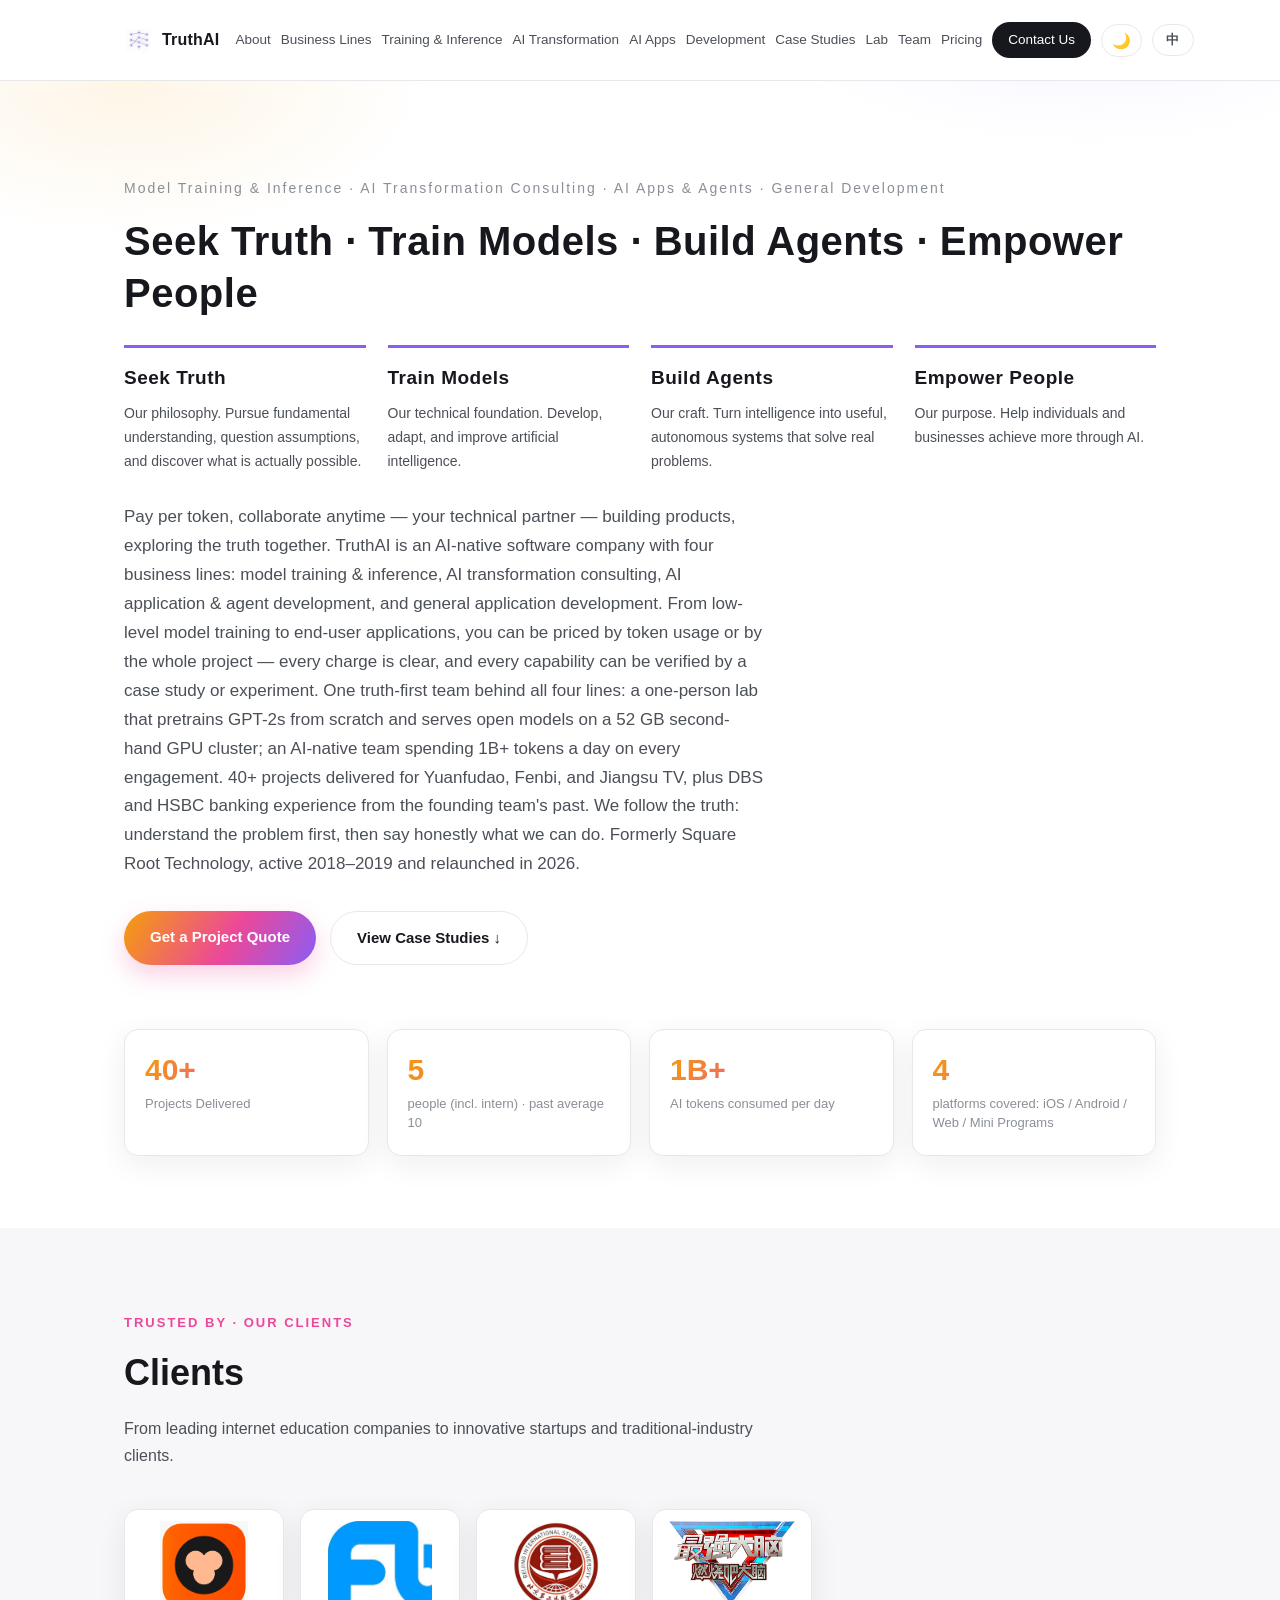
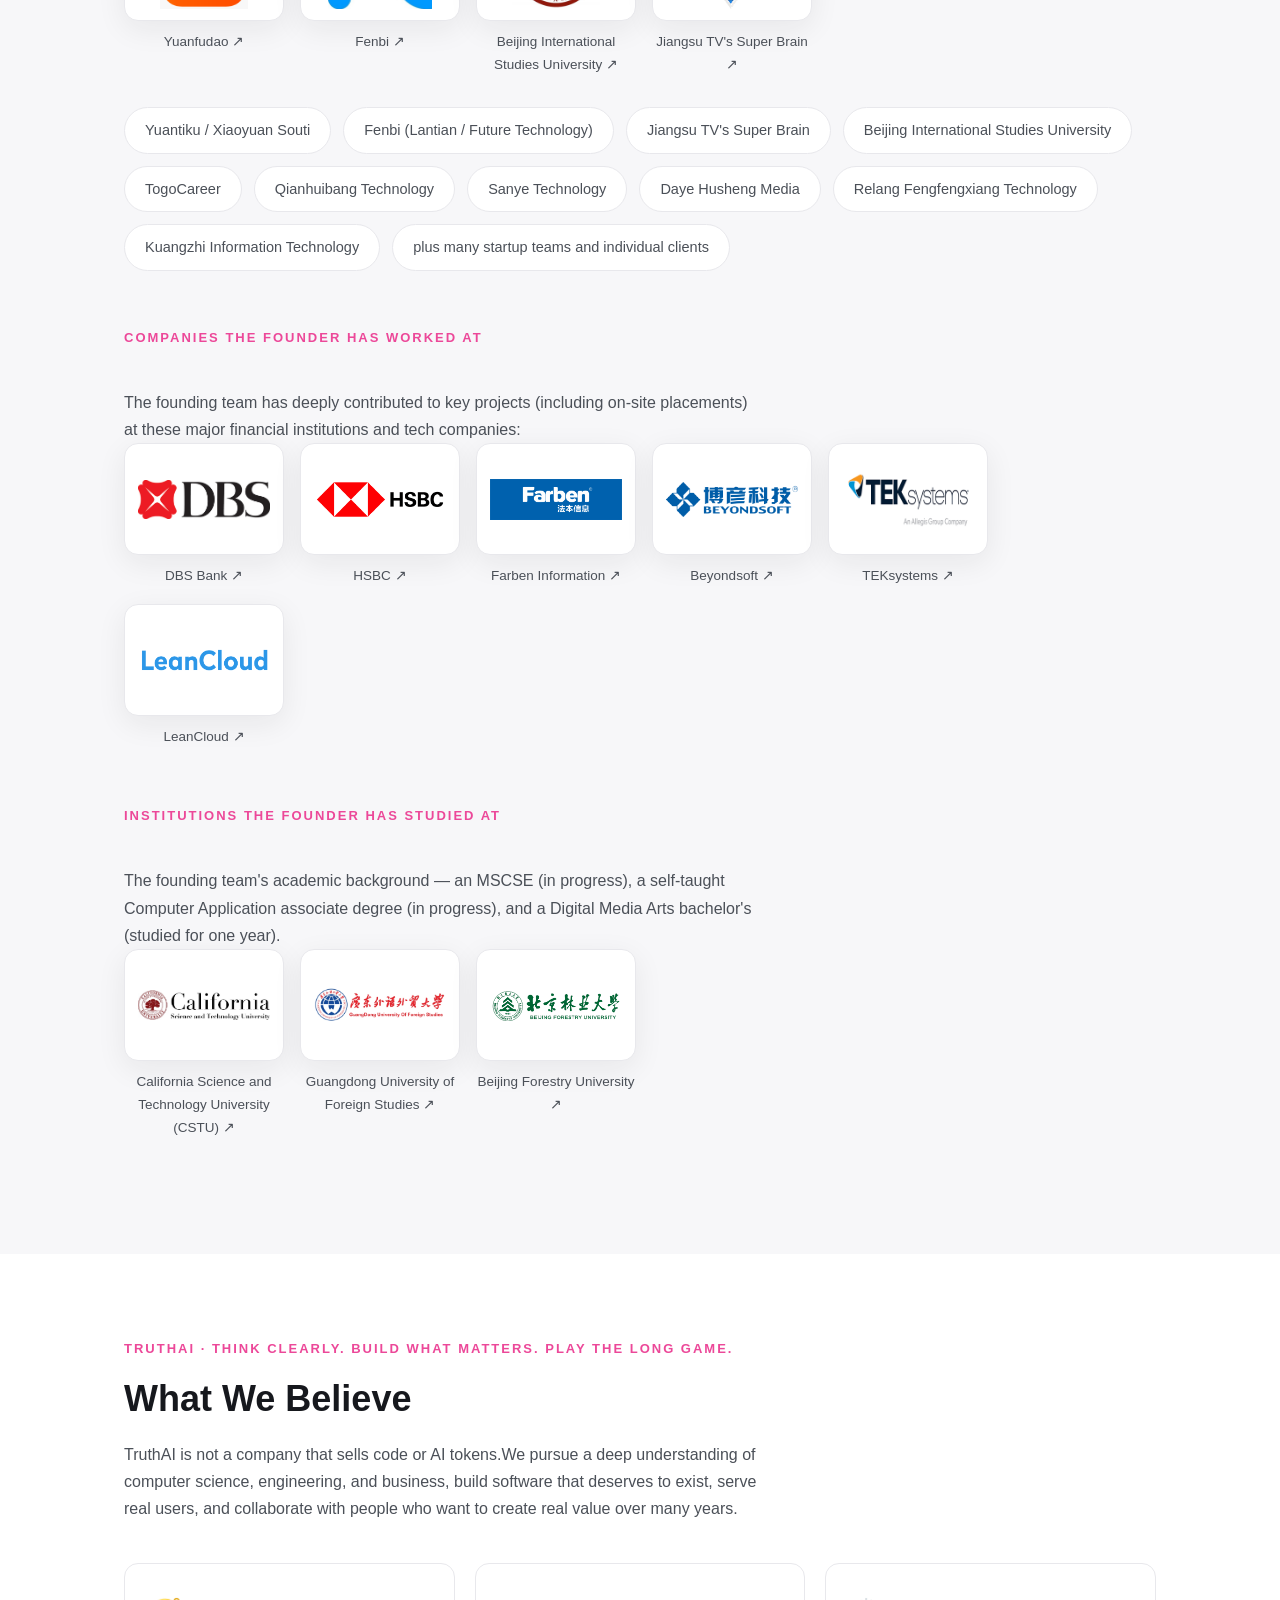
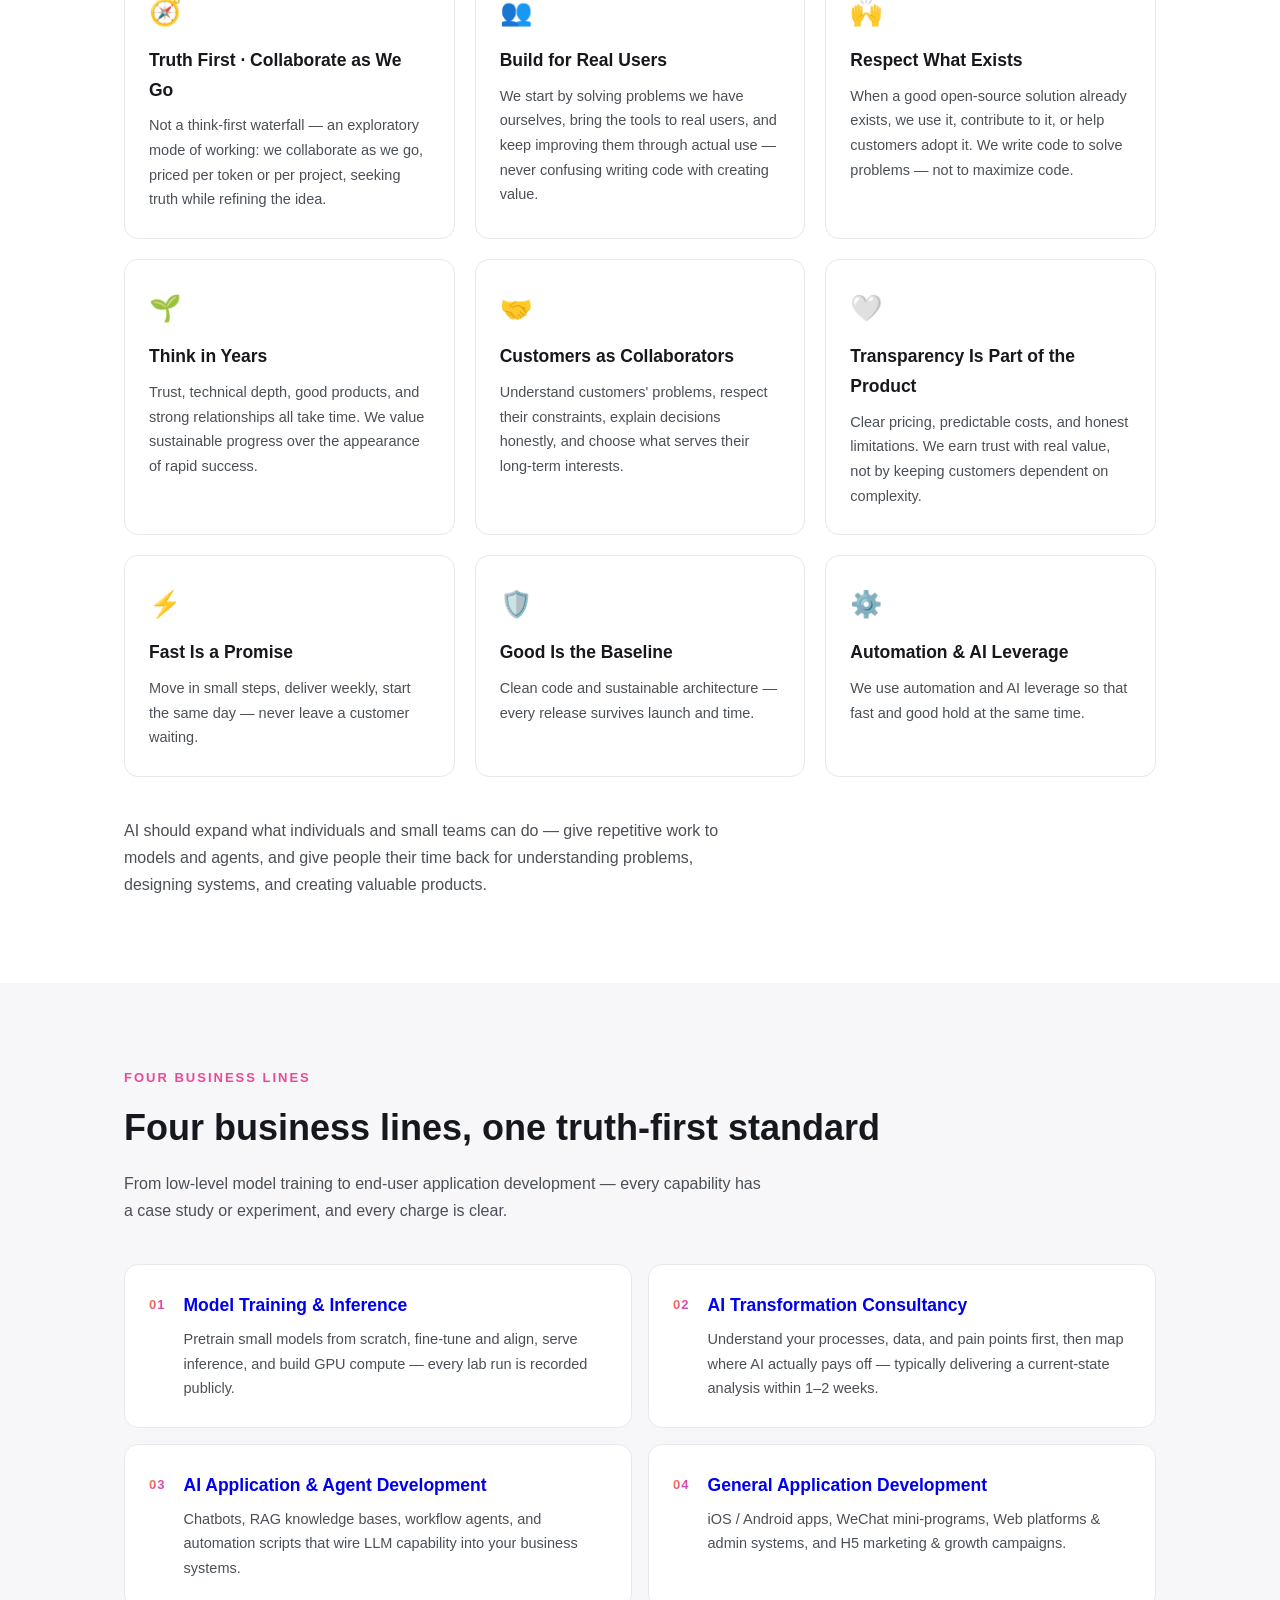
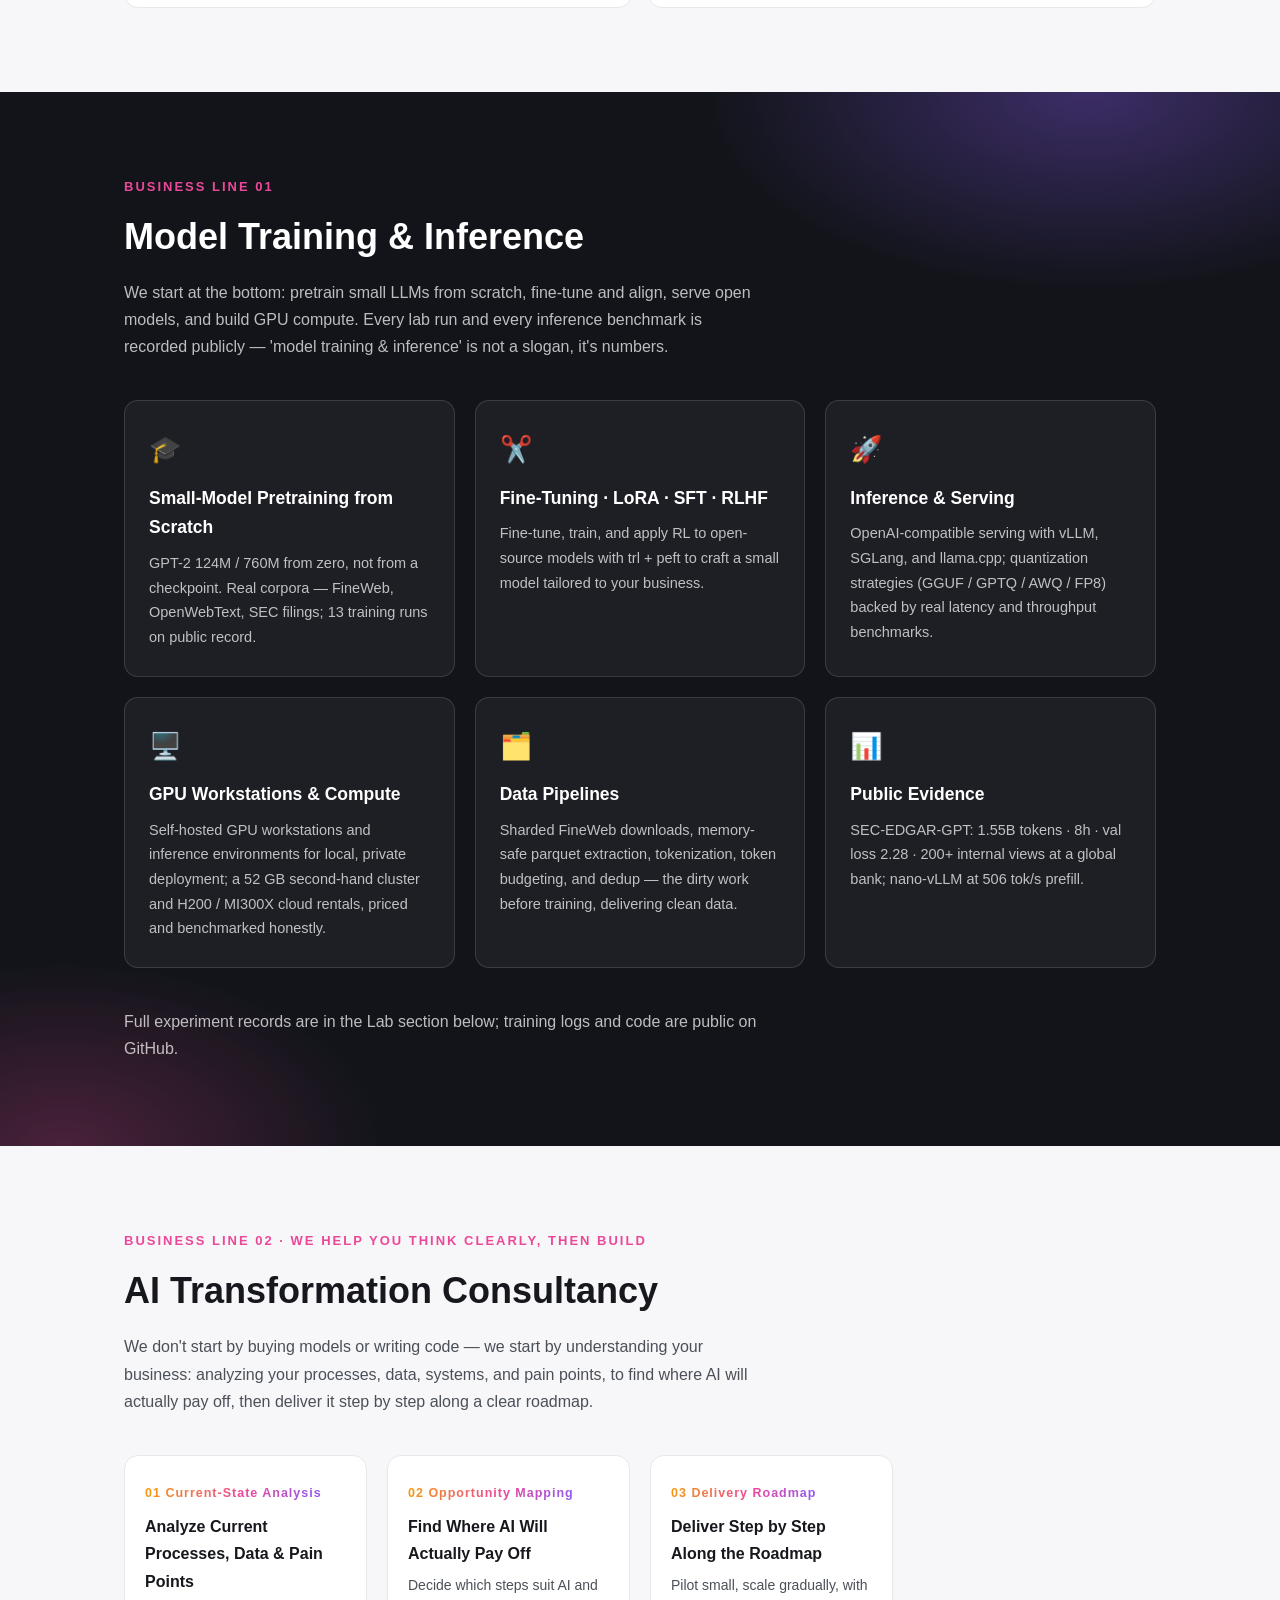
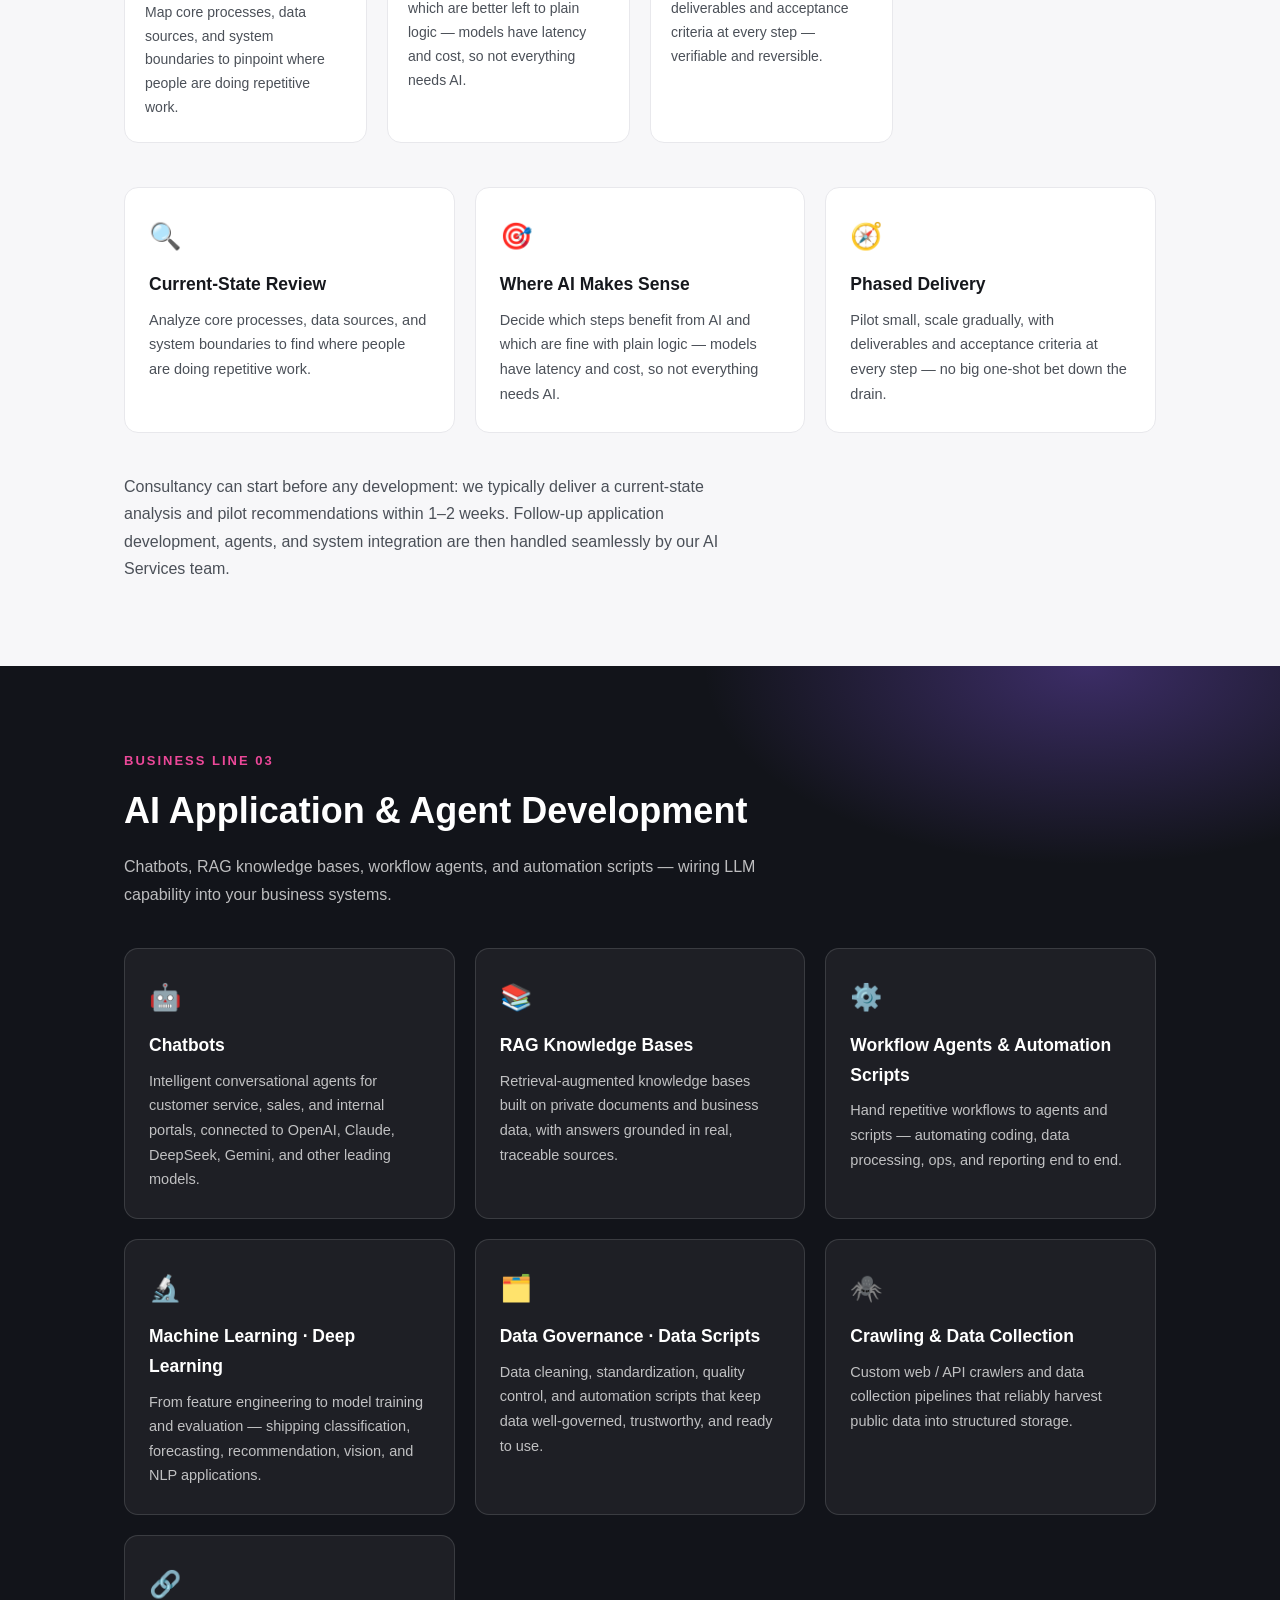
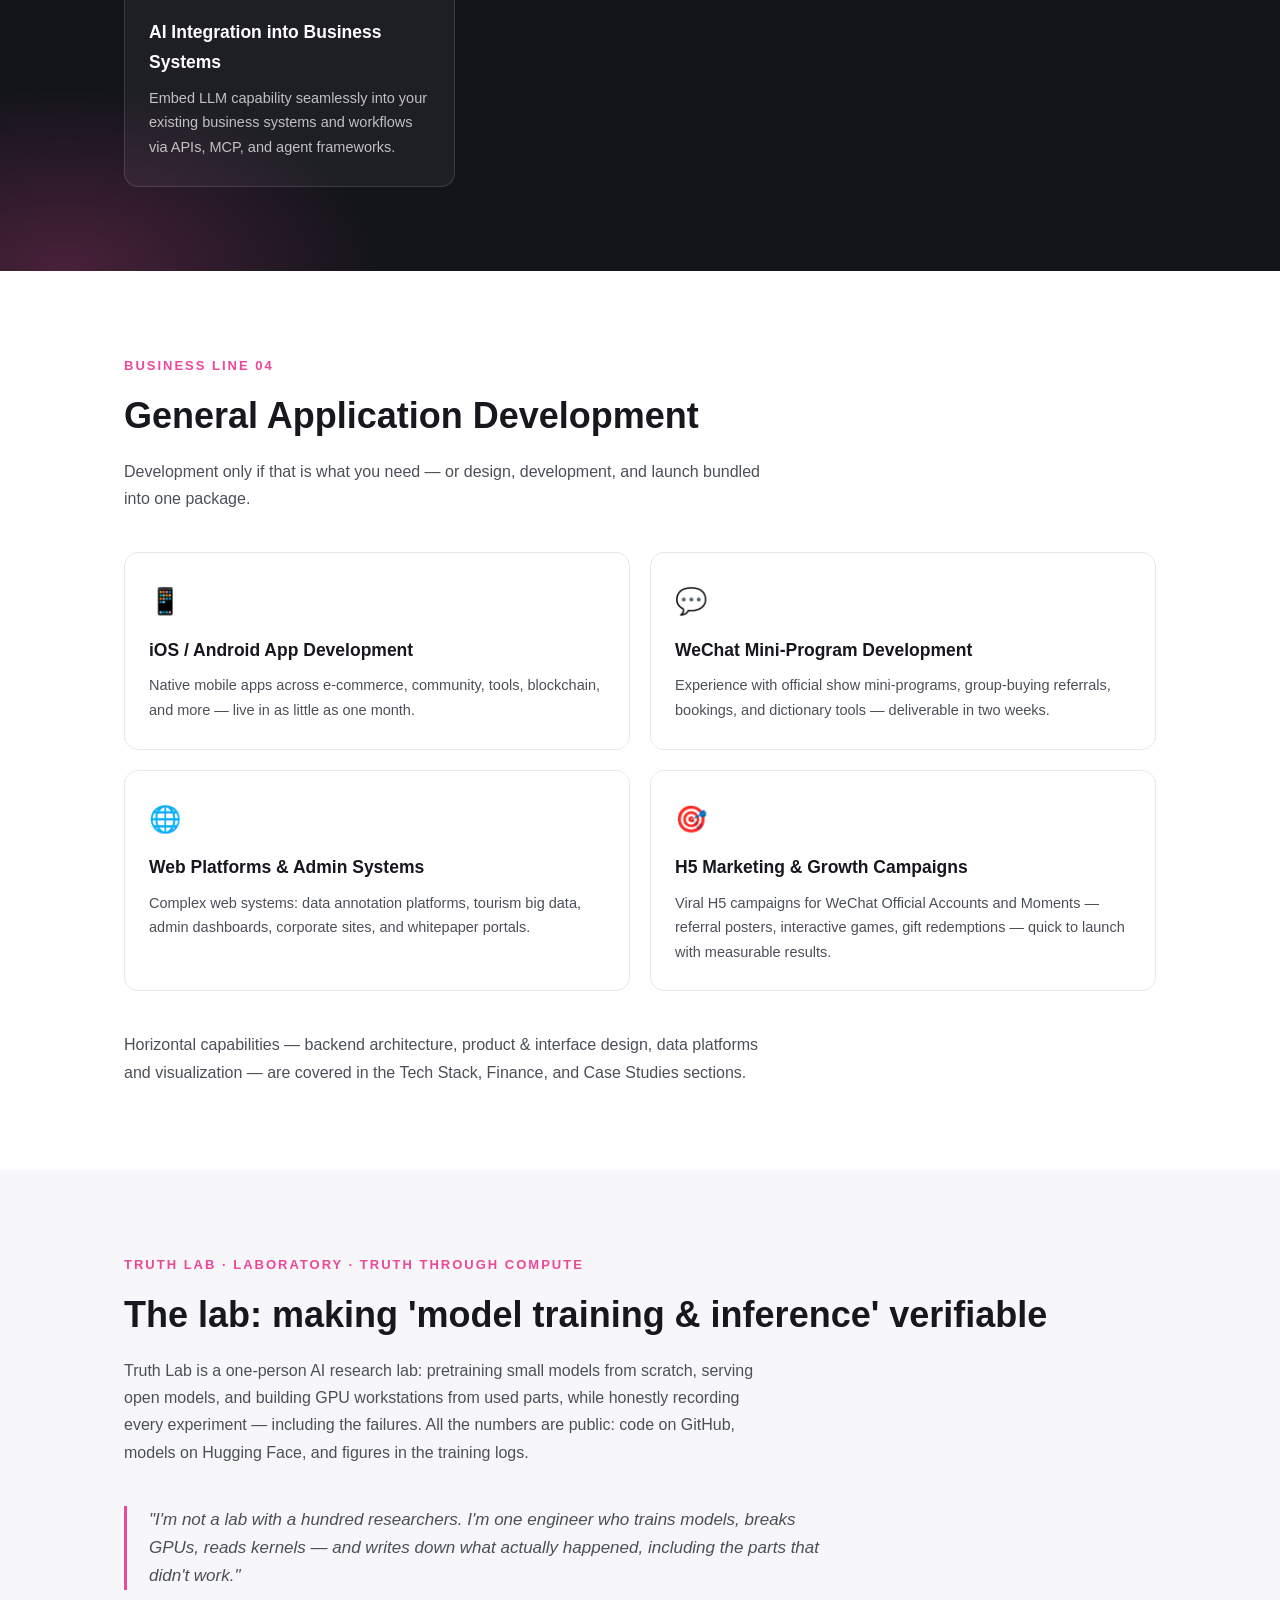
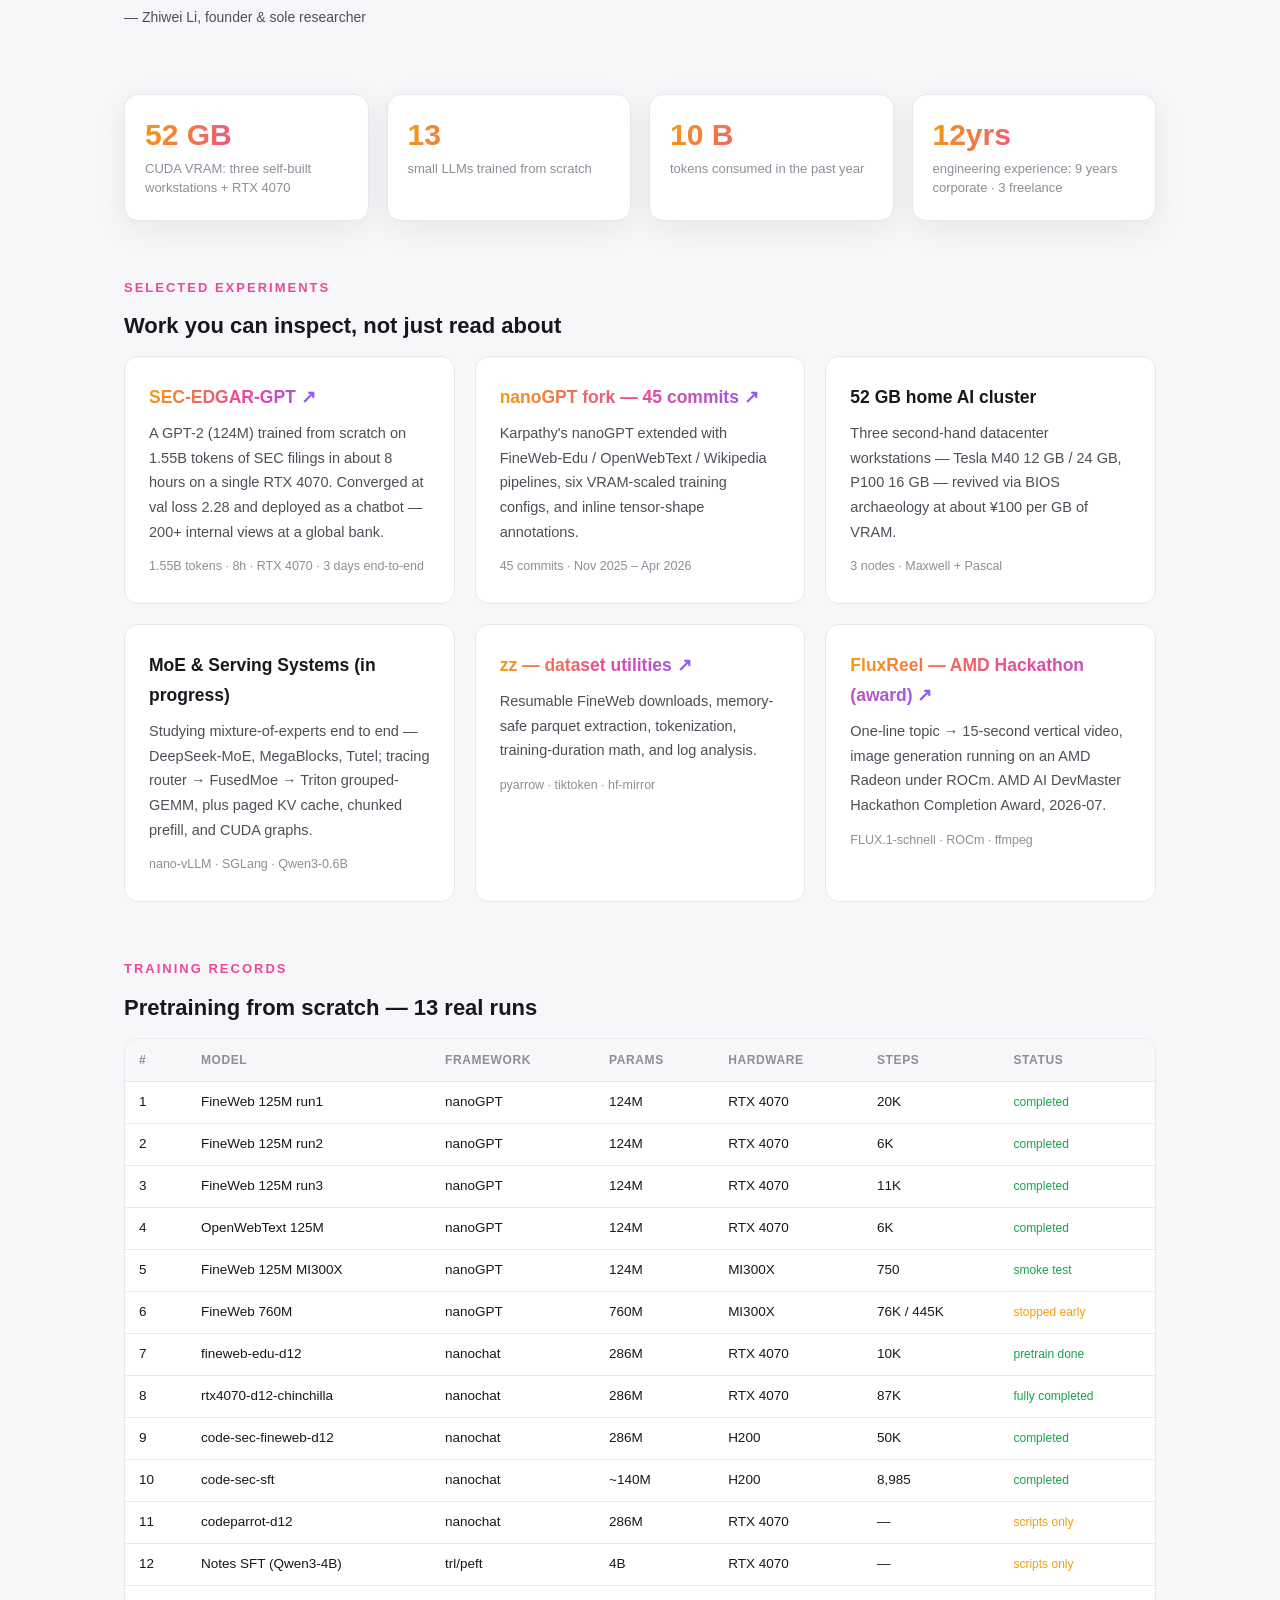
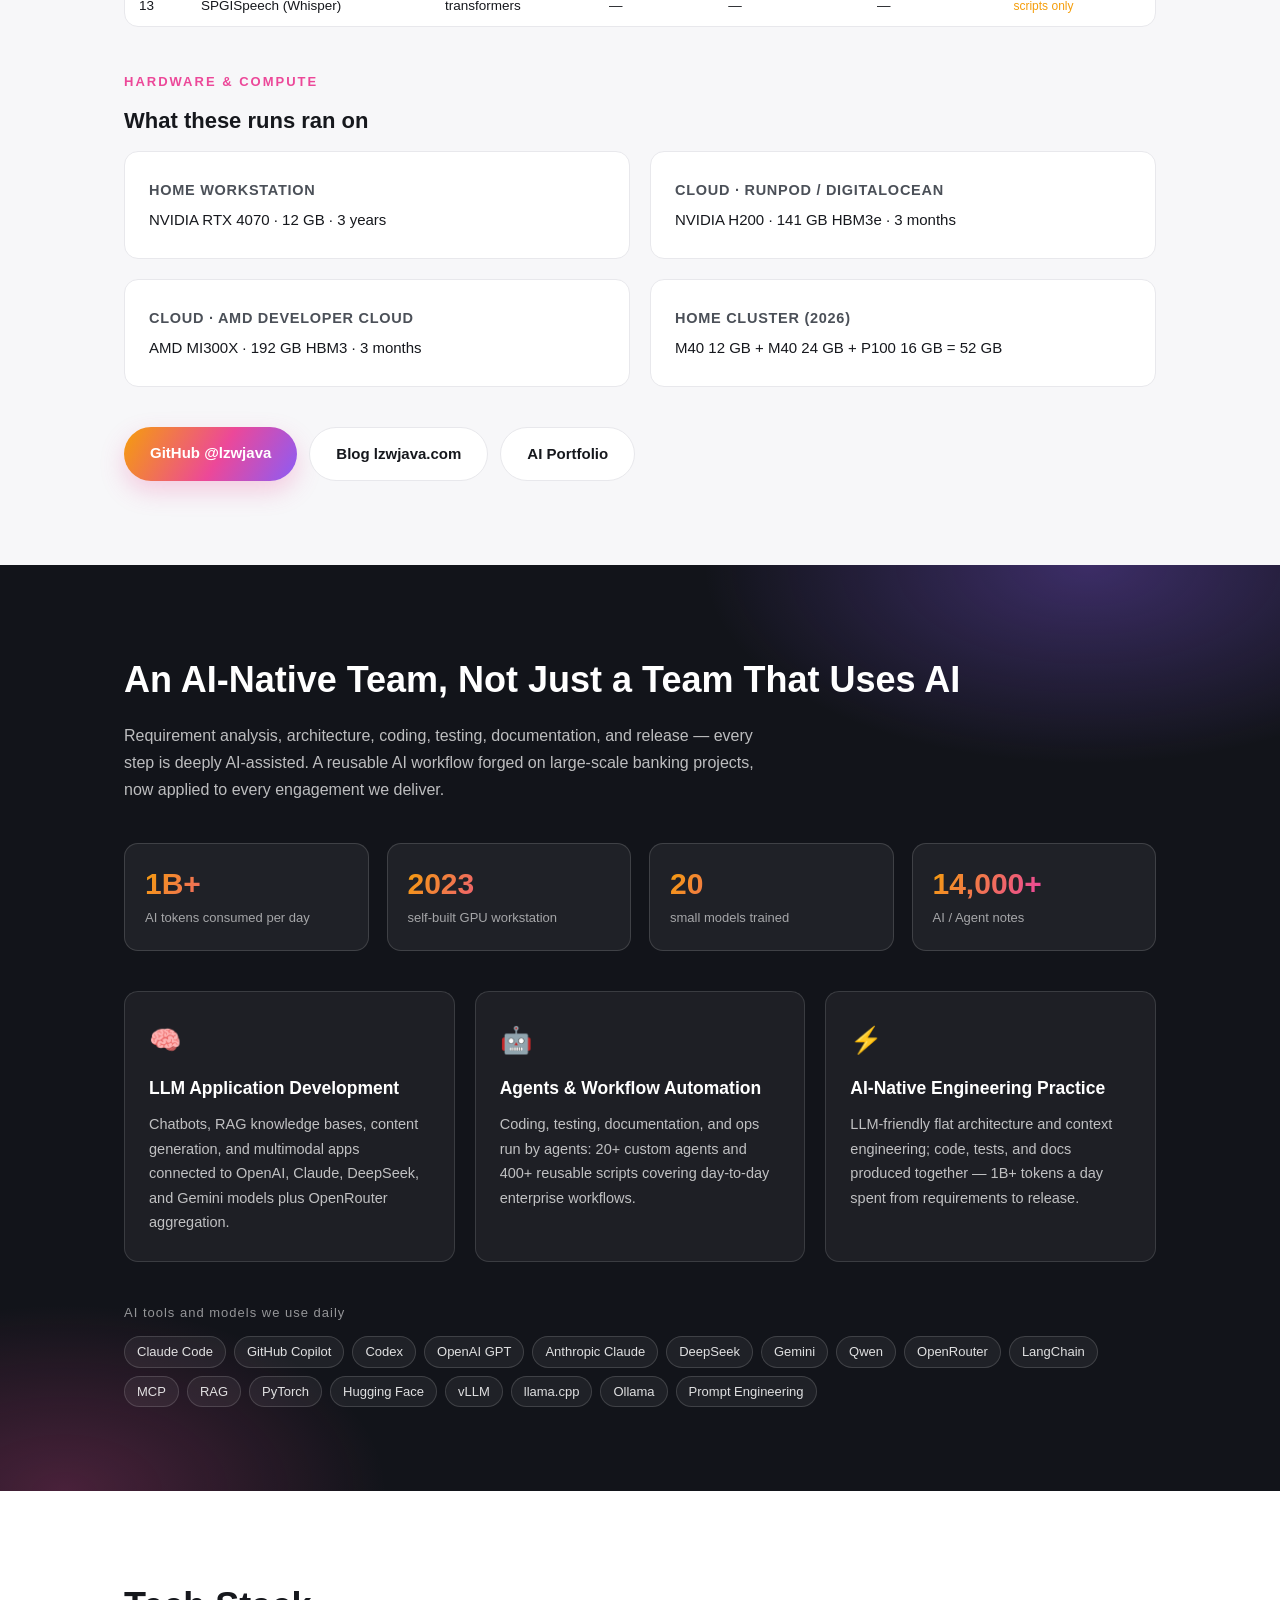
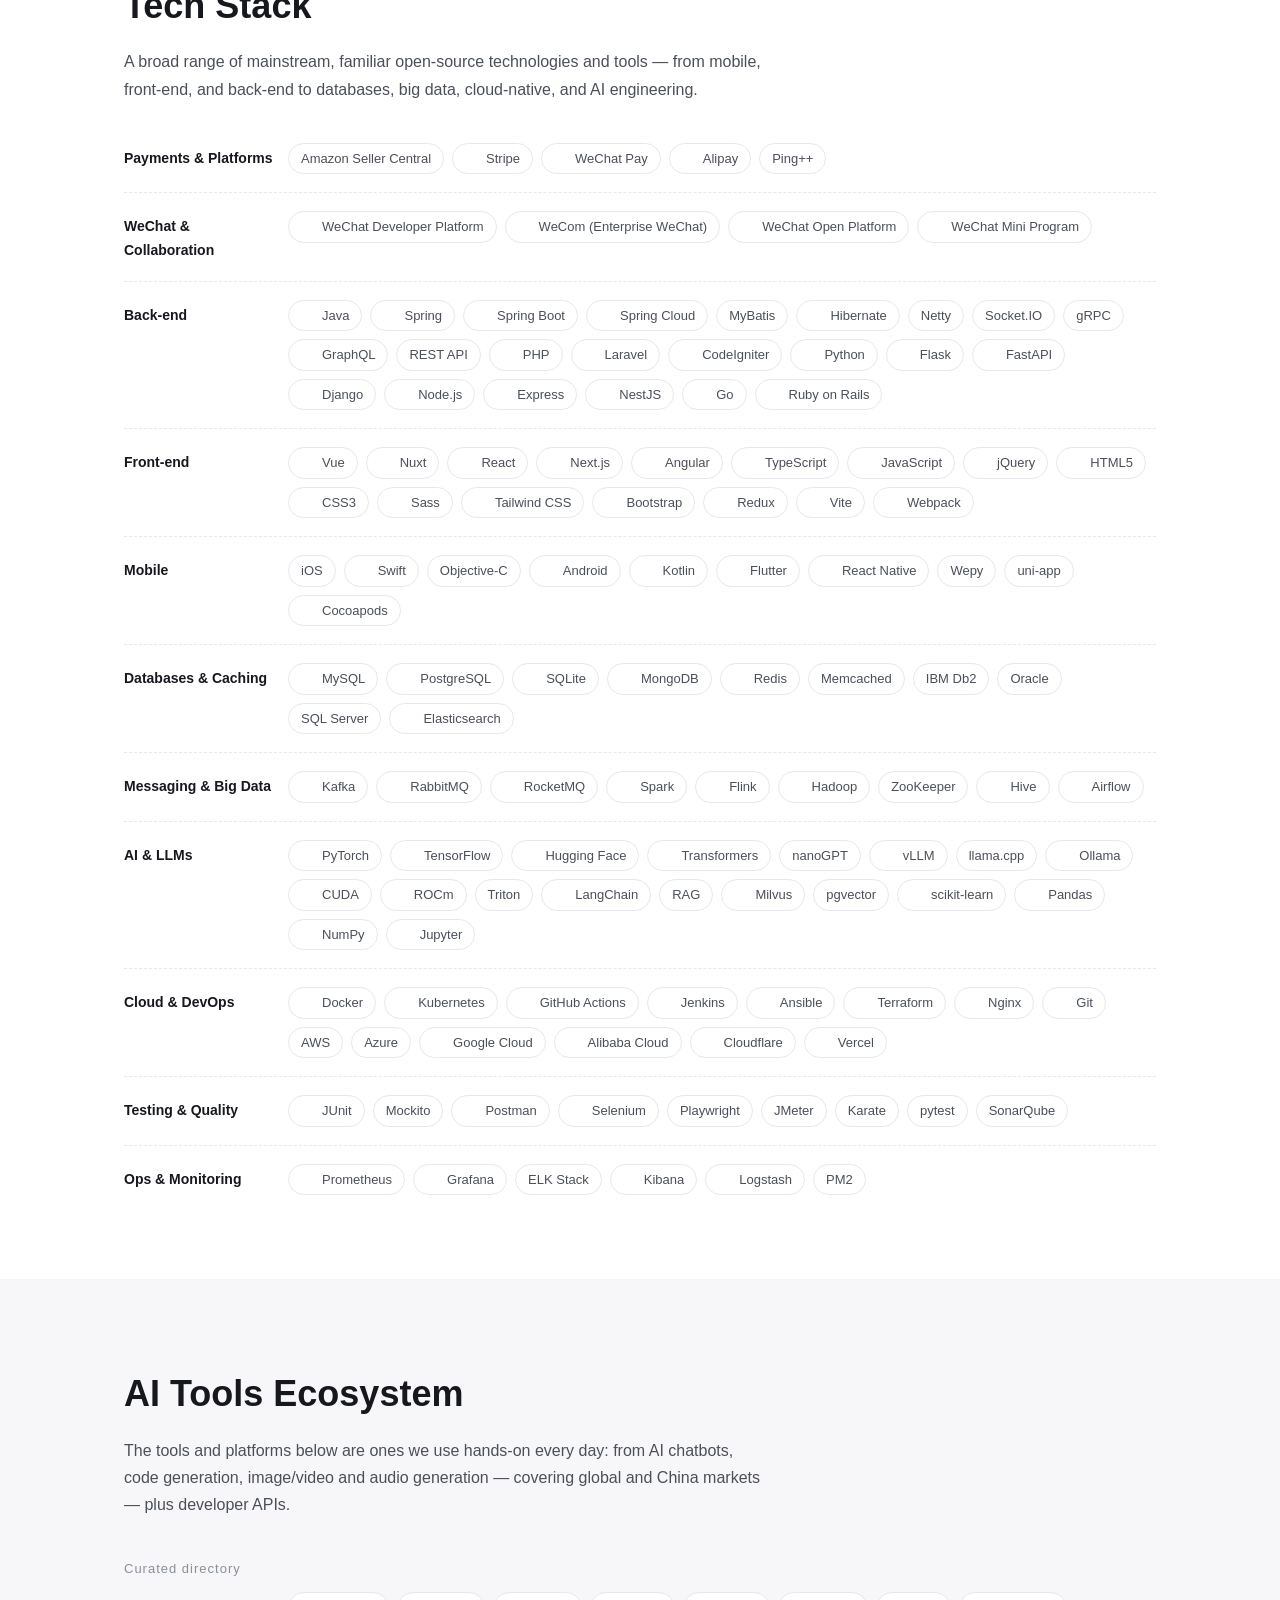
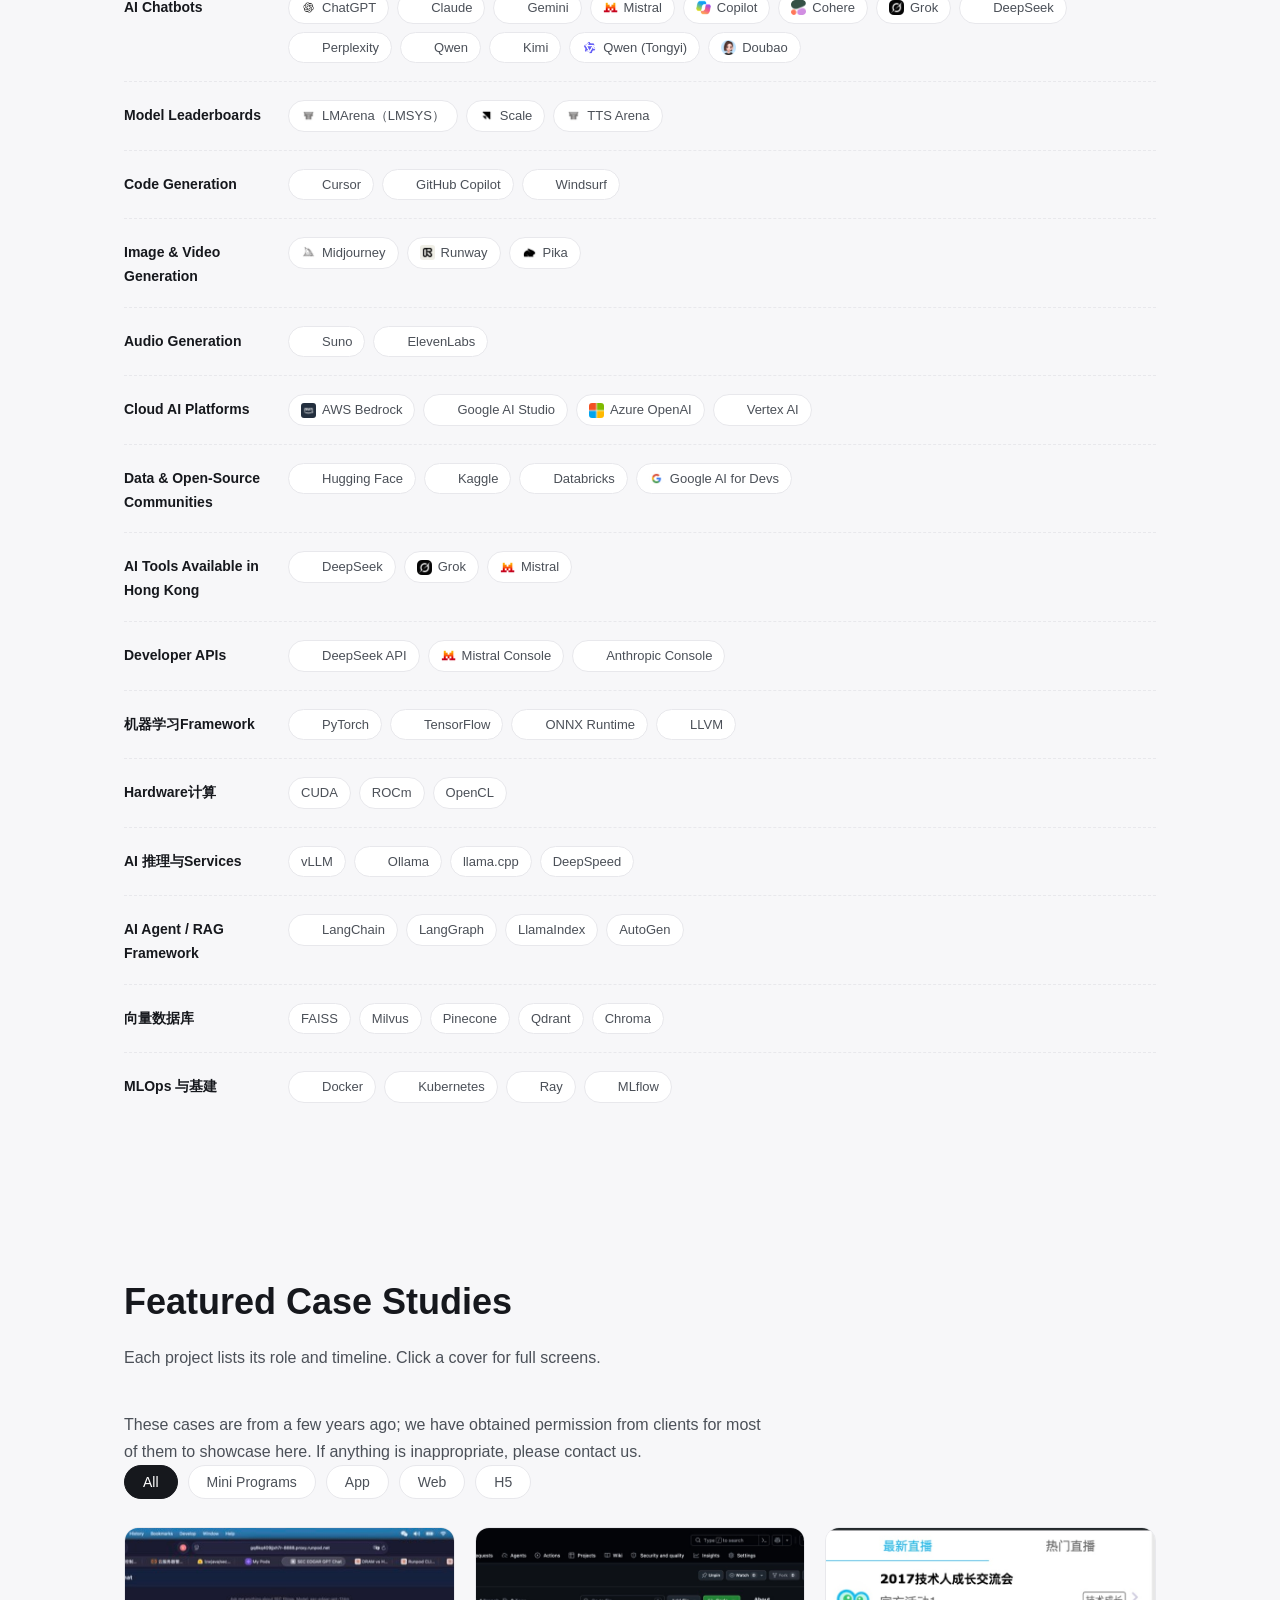
==== index.html @ d73c409e "Add AI infra & ML tools to AI ecosystem" ====
<!DOCTYPE html>
<html lang="en">
<head>
  <meta charset="UTF-8">
  <meta name="viewport" content="width=device-width, initial-scale=1.0">
  <title>求真AI — 模型训练与推理 · AI 转型 · AI 应用 · 应用开发</title>
  <meta name="description" content="求真AI（TruthAI）是一家 AI 原生软件公司，四条业务线：模型训练与推理、AI 转型咨询、AI 应用与智能体开发、一般应用开发（iOS / Android 应用、微信小程序、Web 平台与后台系统、H5 营销与增长活动）。可按 token 或按项目计价；实验室从零训练 GPT-2、部署开源模型、搭建 52 GB 二手 GPU 集群。40+ 交付项目，服务过猿题库、粉笔、江苏卫视，创始团队过往并有星展 DBS、汇丰 HSBC 金融项目经验。">
  <link rel="icon" href="logo/favicon.ico" sizes="any">
  <link rel="icon" href="logo/deepcompute-icon.png" type="image/png">
  <link rel="apple-touch-icon" href="logo/apple-touch-icon.png">
  <script>
    (function () {
      try {
        var t = localStorage.getItem('truth-theme');
        var dark = t === 'dark' || (t !== 'light' && window.matchMedia('(prefers-color-scheme: dark)').matches);
        document.documentElement.dataset.theme = dark ? 'dark' : 'light';
      } catch (e) { document.documentElement.dataset.theme = 'light'; }
    })();
  </script>
  <link rel="stylesheet" href="style.css">
</head>
<body>

  <!-- ===== Navigation ===== -->
  <header class="nav">
    <div class="container nav__inner">
      <a href="#top" class="nav__brand">
        <span class="nav__logo" aria-hidden="true"></span>
        求真AI
      </a>
      <nav class="nav__links" aria-label="主导航">
        <a href="#about">关于</a>
        <a href="#lines">业务线</a>
        <a href="#ml">训练与推理</a>
        <a href="#ai-transform">AI 转型</a>
        <a href="#ai-services">AI 应用</a>
        <a href="#services">应用开发</a>
        <a href="portfolio.html">案例</a>
        <a href="#lab">实验室</a>
        <a href="#team">团队</a>
        <a href="#pricing">计价</a>
        <a href="#contact" class="nav__cta">联系我们</a>
        <button id="themeToggle" class="theme-toggle" type="button" aria-label="切换深色模式">🌙</button>
        <button id="langToggle" class="lang-toggle" type="button">EN</button>
      </nav>
    </div>
  </header>

  <main id="top">

    <!-- ===== Hero ===== -->
    <section class="hero">
      <div class="container hero__inner">
        <p class="hero__eyebrow">模型训练与推理 · AI 转型咨询 · AI 应用与智能体 · 一般应用开发</p>
        <h1 class="hero__title">
          求真 · 训练模型 · 构建智能体 · 赋能于人
        </h1>
        <div class="hero__pillars">
          <div class="pillar">
            <h3 class="pillar__title">求真</h3>
            <p class="pillar__desc">我们的理念 —— 追求根本性的理解，质疑假设，发现真正可能做到的事。</p>
          </div>
          <div class="pillar">
            <h3 class="pillar__title">训练模型</h3>
            <p class="pillar__desc">我们的技术根基 —— 开发、适配、改进人工智能。</p>
          </div>
          <div class="pillar">
            <h3 class="pillar__title">构建智能体</h3>
            <p class="pillar__desc">我们的手艺 —— 把智能转化为解决真实问题的实用、自主系统。</p>
          </div>
          <div class="pillar">
            <h3 class="pillar__title">赋能于人</h3>
            <p class="pillar__desc">我们的使命 —— 帮助个人与企业借助 AI 取得更大成就。</p>
          </div>
        </div>
        <p class="hero__subtitle">
          可按token计费，随时协作——你的技术合伙人，一起打造产品，探索求真。
          求真AI是一家 AI 原生软件公司，四条业务线：模型训练与推理、AI 转型咨询、AI 应用与智能体开发、一般应用开发。
          从最底层的模型训练到最终用户的应用，可按 token 使用量计价，也可按项目整体计价——每一笔费用都看得懂，每一项能力都有案例或实验可查。
          四条业务线背后是同一个求真团队：一个人运营的实验室从零训练 GPT-2、部署开源模型、搭建 52 GB 二手 GPU 集群；一支 AI 原生团队把日均 10 亿+ tokens 用在每个交付项目上。40+ 交付项目，服务过猿题库、粉笔、江苏卫视，创始团队过往并有星展 DBS、汇丰 HSBC 金融项目经验。
          我们遵循求真：先想明白问题，再如实说明能做到什么。前身为平方根科技，2018–2019 年运营，2026 年重启。
        </p>
        <div class="hero__actions">
          <a href="#contact" class="btn btn--primary">获取项目报价</a>
          <a href="#works" class="btn btn--ghost">查看案例 ↓</a>
        </div>

        <div class="stats">
          <div class="stat">
            <span class="stat__num grad-text">40+</span>
            <span class="stat__label">历史交付项目</span>
          </div>
          <div class="stat">
            <span class="stat__num grad-text">5</span>
            <span class="stat__label">人（含实习生）· 过往平均 10 人</span>
          </div>
          <div class="stat">
            <span class="stat__num grad-text">10 亿+</span>
            <span class="stat__label">日均 AI tokens 消耗</span>
          </div>
          <div class="stat">
            <span class="stat__num grad-text">4</span>
            <span class="stat__label">全平台覆盖 iOS / Android / Web / 小程序</span>
          </div>
        </div>
      </div>
    </section>

    <!-- ===== Trusted by / 合作伙伴 ===== -->
    <section id="clients" class="section section--alt">
      <div class="container">
        <p class="section__kicker">TRUSTED BY · 客户们</p>
        <h2 class="section__title">客户们</h2>
        <p class="section__subtitle">从互联网一线教育公司，到创新团队与传统行业客户们。</p>

        <div class="partners">
          <figure class="partner">
            <a class="partner__logo" href="https://www.yuanfudao.com" target="_blank" rel="noopener"><img src="images/partners/yuanfudao.png" alt="猿辅导" loading="lazy"></a>
            <figcaption><a href="https://www.yuanfudao.com" target="_blank" rel="noopener">猿辅导 ↗</a></figcaption>
          </figure>
          <figure class="partner">
            <a class="partner__logo" href="https://www.fenbi.com" target="_blank" rel="noopener"><img src="images/partners/fenbi.png" alt="粉笔" loading="lazy"></a>
            <figcaption><a href="https://www.fenbi.com" target="_blank" rel="noopener">粉笔 ↗</a></figcaption>
          </figure>
          <figure class="partner">
            <a class="partner__logo" href="https://www.bisu.edu.cn" target="_blank" rel="noopener"><img src="images/partners/bisu.png" alt="北京第二外国语学院" loading="lazy"></a>
            <figcaption><a href="https://www.bisu.edu.cn" target="_blank" rel="noopener">北京第二外国语学院 ↗</a></figcaption>
          </figure>
          <figure class="partner">
            <a class="partner__logo" href="https://www.jstv.com/ztbd/zndsj/" target="_blank" rel="noopener"><img src="images/partners/superbrain.png" alt="江苏卫视《最强大脑》" loading="lazy"></a>
            <figcaption><a href="https://www.jstv.com/ztbd/zndsj/" target="_blank" rel="noopener">江苏卫视《最强大脑》 ↗</a></figcaption>
          </figure>
        </div>

        <ul class="clients">
          <li>猿题库 / 小猿搜题</li>
          <li>粉笔（蓝天 / 未来科技）</li>
          <li>江苏卫视《最强大脑》</li>
          <li>北京第二外国语学院</li>
          <li>TogoCareer</li>
          <li>千汇邦科技</li>
          <li>三耶科技</li>
          <li>大叶互生传媒</li>
          <li>热浪风风向科技</li>
          <li>旷智信息科技</li>
          <li>以及众多创业团队与个人客户</li>
        </ul>

        <p class="section__kicker" style="margin-top: 56px;">创始人曾任职的公司</p>
        <p class="section__note">创始团队曾深度参与以下大型金融机构与科技公司的重要项目（含外派）：</p>
        <div class="partners">
          <figure class="partner">
            <a class="partner__logo" href="https://www.dbs.com" target="_blank" rel="noopener"><img src="images/companies/dbs.jpg" alt="星展银行 DBS" loading="lazy"></a>
            <figcaption><a href="https://www.dbs.com" target="_blank" rel="noopener">星展银行 DBS ↗</a></figcaption>
          </figure>
          <figure class="partner">
            <a class="partner__logo" href="https://www.hsbc.com" target="_blank" rel="noopener"><img src="images/companies/hsbc.png" alt="汇丰银行 HSBC" loading="lazy"></a>
            <figcaption><a href="https://www.hsbc.com" target="_blank" rel="noopener">汇丰银行 HSBC ↗</a></figcaption>
          </figure>
          <figure class="partner">
            <a class="partner__logo" href="https://www.farben.com.cn" target="_blank" rel="noopener"><img src="images/companies/farben.png" alt="法本信息 Farben" loading="lazy"></a>
            <figcaption><a href="https://www.farben.com.cn" target="_blank" rel="noopener">法本信息 Farben ↗</a></figcaption>
          </figure>
          <figure class="partner">
            <a class="partner__logo" href="https://www.beyondsoft.com" target="_blank" rel="noopener"><img src="images/companies/beyondsoft.png" alt="博彦科技 Beyondsoft" loading="lazy"></a>
            <figcaption><a href="https://www.beyondsoft.com" target="_blank" rel="noopener">博彦科技 Beyondsoft ↗</a></figcaption>
          </figure>
          <figure class="partner">
            <a class="partner__logo" href="https://www.teksystems.com" target="_blank" rel="noopener"><img src="images/companies/teksystem.png" alt="TEKsystems" loading="lazy"></a>
            <figcaption><a href="https://www.teksystems.com" target="_blank" rel="noopener">TEKsystems ↗</a></figcaption>
          </figure>
          <figure class="partner">
            <a class="partner__logo" href="https://www.leancloud.cn" target="_blank" rel="noopener"><img src="images/companies/leancloud.png" alt="LeanCloud" loading="lazy"></a>
            <figcaption><a href="https://www.leancloud.cn" target="_blank" rel="noopener">LeanCloud ↗</a></figcaption>
          </figure>
        </div>

        <p class="section__kicker" style="margin-top: 56px;">创始人曾就读的院校</p>
        <p class="section__note">创始团队的学术背景——计算机系统工程硕士（在读）、高等自学考试计算机应用专业（在读），以及数字媒体艺术本科（就读一年）。</p>
        <div class="partners">
          <figure class="partner">
            <a class="partner__logo" href="https://www.cstu.edu" target="_blank" rel="noopener"><img src="images/education/cstu.jpg" alt="加州科技大学 CSTU" loading="lazy"></a>
            <figcaption><a href="https://www.cstu.edu" target="_blank" rel="noopener">加州科技大学 CSTU ↗</a></figcaption>
          </figure>
          <figure class="partner">
            <a class="partner__logo" href="https://www.gdufs.edu.cn" target="_blank" rel="noopener"><img src="images/education/gdufs.jpg" alt="广东外语外贸大学" loading="lazy"></a>
            <figcaption><a href="https://www.gdufs.edu.cn" target="_blank" rel="noopener">广东外语外贸大学 ↗</a></figcaption>
          </figure>
          <figure class="partner">
            <a class="partner__logo" href="http://www.bjfu.edu.cn" target="_blank" rel="noopener"><img src="images/education/bjfu.png" alt="北京林业大学" loading="lazy"></a>
            <figcaption><a href="http://www.bjfu.edu.cn" target="_blank" rel="noopener">北京林业大学 ↗</a></figcaption>
          </figure>
        </div>

        <div class="lightbox" id="lightbox" role="dialog" aria-modal="true" aria-label="查看大图" hidden>
          <button class="lightbox__close" type="button" aria-label="关闭">✕</button>
          <img class="lightbox__img" src="" alt="">
        </div>
      </div>
    </section>

    <!-- ===== About / 我们信奉什么 ===== -->
    <section id="about" class="section">
      <div class="container">
        <p class="section__kicker">TruthAI · Think clearly. Build what matters. Play the long game.</p>
        <h2 class="section__title">我们信奉什么</h2>
        <p class="section__subtitle">
          求真AI不是「卖代码」或「卖 AI tokens」的公司。我们追求对计算机科学、工程与业务的深入理解，
          构建值得存在的软件，服务真实的用户，并与愿意长期一起创造价值的人协作。
        </p>

        <div class="grid grid--3">
          <article class="card">
            <div class="card__icon">🧭</div>
            <h3>求真 · 随时协作</h3>
            <p>不是先想清楚再动手的瀑布式，而是随时协作、按 token 或按项目计费、边探索求真、边完善想法的探索式。</p>
          </article>
          <article class="card">
            <div class="card__icon">👥</div>
            <h3>为真实用户而建</h3>
            <p>先解决我们自己的问题，再把工具带给真实用户，从实际使用的反馈中不断改进，而不是把写代码等同于创造价值。</p>
          </article>
          <article class="card">
            <div class="card__icon">🙌</div>
            <h3>尊重已有的成果</h3>
            <p>好的开源方案，我们直接使用、贡献或帮客户落地。不为写代码而写代码，只为真正解决问题。</p>
          </article>
          <article class="card">
            <div class="card__icon">🌱</div>
            <h3>以年为单位思考</h3>
            <p>信任、技术深度、好产品与好关系都需要时间沉淀。以可持续的进步，取代表面上的快速成功。</p>
          </article>
          <article class="card">
            <div class="card__icon">🤝</div>
            <h3>把客户当作协作者</h3>
            <p>理解客户的问题，尊重他们的约束，诚实解释每个决定，选择符合其长期利益的做法。</p>
          </article>
          <article class="card">
            <div class="card__icon">🤍</div>
            <h3>透明是产品的一部分</h3>
            <p>清晰定价、可预期的成本、诚实的局限。靠真实价值赢得信任，而不是靠复杂性留住客户。</p>
          </article>
          <article class="card">
            <div class="card__icon">⚡</div>
            <h3>快，是承诺</h3>
            <p>小步快跑、以周为单位交付、当天开工，不让客户空等。</p>
          </article>
          <article class="card">
            <div class="card__icon">🛡️</div>
            <h3>好，是底线</h3>
            <p>清晰的代码、可持续的架构，交付的每一版都经得起上线与时间的检验。</p>
          </article>
          <article class="card">
            <div class="card__icon">⚙️</div>
            <h3>自动化与 AI 的杠杆</h3>
            <p>用自动化与 AI 的杠杆，让「快」与「好」同时成立。</p>
          </article>
        </div>

        <p class="section__note">
          AI 的目标是放大个人与小型团队的能力——把重复的工作交给模型与智能体，
          把人的时间留给理解问题、设计系统与创造有价值的产品。
        </p>
      </div>
    </section>

    <!-- ===== 四条业务线 ===== -->
    <section id="lines" class="section section--alt">
      <div class="container">
        <p class="section__kicker">四条业务线</p>
        <h2 class="section__title">四条业务线，一个求真标准</h2>
        <p class="section__subtitle">从最底层的模型训练，到最终用户的应用开发——每一项能力都有案例或实验可查，每一行收费都看得懂。</p>

        <div class="lines">
          <a class="card line" href="#ml">
            <span class="line__no">01</span>
            <div>
              <h3>模型训练与推理</h3>
              <p>从零预训练小模型、微调对齐、推理部署与 GPU 算力——实验室每一轮实验都公开记录。</p>
            </div>
          </a>
          <a class="card line" href="#ai-transform">
            <span class="line__no">02</span>
            <div>
              <h3>AI 转型咨询</h3>
              <p>先看懂业务流程、数据与痛点，再规划 AI 真正能带来回报的路径；通常 1–2 周交付现状分析。</p>
            </div>
          </a>
          <a class="card line" href="#ai-services">
            <span class="line__no">03</span>
            <div>
              <h3>AI 应用与智能体开发</h3>
              <p>对话机器人、RAG 知识库、工作流智能体与自动化脚本，把大模型能力接进你的业务系统。</p>
            </div>
          </a>
          <a class="card line" href="#services">
            <span class="line__no">04</span>
            <div>
              <h3>一般应用开发</h3>
              <p>iOS / Android 应用、微信小程序、Web 平台与后台系统、H5 营销与增长活动。</p>
            </div>
          </a>
        </div>
      </div>
    </section>

    <!-- ===== 业务线 01 · 模型训练与推理 ===== -->
    <section id="ml" class="section section--dark">
      <div class="container">
        <p class="section__kicker">业务线 01</p>
        <h2 class="section__title">模型训练与推理</h2>
        <p class="section__subtitle">
          从最底层做起：从零预训练小型大语言模型、微调与对齐、开源模型推理部署、GPU 算力与工作站。
          实验室（Truth Lab）每一轮训练、每一项推理基准都公开记录——「模型训练与推理」不是口号，是数字。
        </p>

        <div class="grid grid--3">
          <article class="card">
            <div class="card__icon">🎓</div>
            <h3>小模型从零预训练</h3>
            <p>GPT-2 124M / 760M 从零开始，而非加载现成权重。FineWeb、OpenWebText、SEC 财报等真实语料；13 轮训练记录公开可查。</p>
          </article>
          <article class="card">
            <div class="card__icon">✂️</div>
            <h3>微调 · LoRA · SFT · RLHF</h3>
            <p>基于开源模型微调、全量训练与强化学习，用 trl + peft 打磨适合你业务的专属小模型。</p>
          </article>
          <article class="card">
            <div class="card__icon">🚀</div>
            <h3>推理与部署</h3>
            <p>vLLM、SGLang、llama.cpp 搭建 OpenAI 兼容推理服务；量化策略（GGUF / GPTQ / AWQ / FP8）附真实延迟与吞吐基准。</p>
          </article>
          <article class="card">
            <div class="card__icon">🖥️</div>
            <h3>GPU 工作站与算力</h3>
            <p>自建 GPU 工作站与推理环境，本地化、私有化部署大模型；52 GB 二手集群与 H200 / MI300X 云租用，成本与性能一起算。</p>
          </article>
          <article class="card">
            <div class="card__icon">🗂️</div>
            <h3>数据管线</h3>
            <p>FineWeb 分片下载、内存安全 parquet 提取、分词、token 预算与去重——训练前的脏活累活，交付干净可信的数据。</p>
          </article>
          <article class="card">
            <div class="card__icon">📊</div>
            <h3>公开的证据</h3>
            <p>SEC-EDGAR-GPT：1.55B tokens · 8 小时 · val loss 2.28 · 全球银行内部 200+ 浏览；nano-vLLM prefill 506 tok/s。</p>
          </article>
        </div>

        <p class="section__note">完整实验记录见下方「实验室」章节，训练日志与代码在 GitHub 公开。</p>
      </div>
    </section>

    <!-- ===== 业务线 02 · AI 转型咨询 ===== -->
    <section id="ai-transform" class="section section--alt">
      <div class="container">
        <p class="section__kicker">业务线 02 · 帮你想清楚，再动手</p>
        <h2 class="section__title">AI 转型咨询</h2>
        <p class="section__subtitle">
          不是先买模型、先写代码，而是先看懂你的业务：分析现状流程、数据、系统与痛点，
          找出 AI 真正能带来回报的场景，再沿着路线图一步步落地。
        </p>

        <div class="steps">
          <article class="step">
            <span class="step__num">01 现状分析</span>
            <h3>分析现状流程、数据与痛点</h3>
            <p>梳理核心流程、数据来源与系统边界，定位「人在重复做事」的地方。</p>
          </article>
          <article class="step">
            <span class="step__num">02 机会识别</span>
            <h3>找出 AI 真正能带来回报的场景</h3>
            <p>判断哪些环节适合用 AI、哪些用传统逻辑就好——模型有延迟与成本，不是所有环节都该上 AI。</p>
          </article>
          <article class="step">
            <span class="step__num">03 落地路线图</span>
            <h3>沿着路线图一步步落地</h3>
            <p>小步试点、逐步扩展，每步都有交付物与验收标准，可验证、可回退。</p>
          </article>
        </div>

        <div class="grid grid--3">
          <article class="card">
            <div class="card__icon">🔍</div>
            <h3>业务现状梳理</h3>
            <p>分析核心流程、数据来源与系统边界，找到「人在重复做事」的地方。</p>
          </article>
          <article class="card">
            <div class="card__icon">🎯</div>
            <h3>用 AI 的边界</h3>
            <p>判断哪些环节适合 AI、能带来回报，哪些用传统逻辑就好——模型有延迟与成本，不必事事上 AI。</p>
          </article>
          <article class="card">
            <div class="card__icon">🧭</div>
            <h3>分阶段落地</h3>
            <p>小步试点、逐步扩展，每步都有交付物与验收标准，避免一次性大投入打水漂。</p>
          </article>
        </div>

        <p class="section__note">
          转型咨询可以先于任何开发启动：通常 1–2 周交付现状分析与试点建议。
          后续的 AI 应用开发、智能体与系统集成，由我们的「AI 服务」团队无缝承接。
        </p>
      </div>
    </section>

    <!-- ===== 业务线 03 · AI 应用与智能体开发 ===== -->
    <section id="ai-services" class="section section--dark">
      <div class="container">
        <p class="section__kicker">业务线 03</p>
        <h2 class="section__title">AI 应用与智能体开发</h2>
        <p class="section__subtitle">
          对话机器人、RAG 知识库、工作流智能体与自动化脚本——把大模型能力接进你的业务系统。
        </p>

        <div class="grid grid--3">
          <article class="card">
            <div class="card__icon">🤖</div>
            <h3>对话机器人</h3>
            <p>客服、导购、内部门户等场景的智能对话机器人，对接 OpenAI、Claude、DeepSeek、Gemini 等主流模型。</p>
          </article>
          <article class="card">
            <div class="card__icon">📚</div>
            <h3>RAG 知识库</h3>
            <p>基于私有文档与业务数据构建检索增强知识库，让问答引用真实来源、可控可追溯。</p>
          </article>
          <article class="card">
            <div class="card__icon">⚙️</div>
            <h3>工作流智能体与自动化脚本</h3>
            <p>把重复流程交给智能体与脚本执行，编码、数据处理、运维、报表全链路自动化。</p>
          </article>
          <article class="card">
            <div class="card__icon">🔬</div>
            <h3>机器学习 · 深度学习</h3>
            <p>从特征工程到模型训练与评估，落地分类、预测、推荐、视觉、NLP 等各类智能应用。</p>
          </article>
          <article class="card">
            <div class="card__icon">🗂️</div>
            <h3>数据治理 · 数据脚本</h3>
            <p>数据清洗、标准化、质量管控与自动化数据脚本，让数据规范、可信、随时可用。</p>
          </article>
          <article class="card">
            <div class="card__icon">🕷️</div>
            <h3>爬虫与数据采集</h3>
            <p>定制网页 / 接口爬虫与数据采集管道，稳定高效地获取公开数据并结构化落库。</p>
          </article>
          <article class="card">
            <div class="card__icon">🔗</div>
            <h3>AI 接入业务系统</h3>
            <p>通过 API、MCP、智能体框架把大模型能力无缝嵌入你现有的业务系统与工作流。</p>
          </article>
        </div>
      </div>
    </section>

    <!-- ===== 业务线 04 · 一般应用开发 ===== -->
    <section id="services" class="section">
      <div class="container">
        <p class="section__kicker">业务线 04</p>
        <h2 class="section__title">一般应用开发</h2>
        <p class="section__subtitle">既可以只做开发，也可以设计、开发、上线整体打包。</p>

        <div class="grid grid--2">
          <article class="card">
            <div class="card__icon">📱</div>
            <h3>iOS / Android 应用开发</h3>
            <p>原生移动应用开发，覆盖电商、社区、工具、区块链等类型，最快 1 个月上线。</p>
          </article>
          <article class="card">
            <div class="card__icon">💬</div>
            <h3>微信小程序开发</h3>
            <p>官方节目小程序、拼团裂变、预订、词典工具等丰富小程序经验，两周即可交付。</p>
          </article>
          <article class="card">
            <div class="card__icon">🌐</div>
            <h3>Web 平台与后台系统</h3>
            <p>数据标注平台、旅游大数据、管理后台、官网与白皮书站点等复杂 Web 系统。</p>
          </article>
          <article class="card">
            <div class="card__icon">🎯</div>
            <h3>H5 营销与增长活动</h3>
            <p>裂变海报、趣味互动、礼包兑换等公众号 / 朋友圈刷屏级 H5，快速上线、效果可量化。</p>
          </article>
        </div>

        <p class="section__note">后端架构与高并发、产品与界面设计、数据平台与可视化等横向能力，见「技术栈」「金融与银行」「案例」章节。</p>
      </div>
    </section>

    <!-- ===== 实验室 Truth Lab ===== -->
    <section id="lab" class="section section--alt">
      <div class="container">
        <p class="section__kicker">Truth Lab · 实验室 · Truth through compute</p>
        <h2 class="section__title">实验室：把「模型训练与推理」做成可查的证据</h2>
        <p class="section__subtitle">
          Truth Lab 是一个人运营的 AI 研究实验室：从零预训练小模型、部署开源模型、用二手部件搭建 GPU 工作站，
          并如实记录每一项实验——包括失败的。数字全部公开：GitHub 上的代码、Hugging Face 上的模型、训练日志里的数字。
        </p>

        <blockquote class="lab-quote">"我不是拥有一百名研究员的大型实验室。我只是一个会训练模型、会拆坏 GPU、会读 kernel 的工程师——并且会把实际发生了什么写下来，包括那些没有成功的部分。"</blockquote>
        <p class="section__note lab-quote-by">—— 李智维（Zhiwei Li），创始人兼唯一研究员</p>

        <div class="stats">
          <div class="stat"><span class="stat__num grad-text">52 GB</span><span class="stat__label">CUDA 显存：三台自建工作站 + RTX 4070</span></div>
          <div class="stat"><span class="stat__num grad-text">13 次</span><span class="stat__label">从零训练的小型大语言模型</span></div>
          <div class="stat"><span class="stat__num grad-text">10 B</span><span class="stat__label">过去一年消耗的 token</span></div>
          <div class="stat"><span class="stat__num grad-text">12 年</span><span class="stat__label">工程经验：9 年企业 · 3 年自由职业</span></div>
        </div>

        <p class="section__kicker" style="margin-top: 56px;">精选实验</p>
        <h2 class="section__title" style="font-size: 22px;">可以亲手检验的工作，而非只能读到的宣传</h2>

        <div class="grid grid--3">
          <article class="card">
            <h3><a class="card__link grad-text" href="https://github.com/lzwjava/sec-edgar-gpt" target="_blank" rel="noopener">SEC-EDGAR-GPT ↗</a></h3>
            <p>在一张 RTX 4070 上约 8 小时、从零训练 1.55B 个 SEC 财报 token 的 GPT-2（124M）。验证损失 2.28，部署为聊天机器人，在全球银行内部获得 200+ 浏览。</p>
            <p class="card__cap">1.55B tokens · 8h · RTX 4070 · 3 天全流程</p>
          </article>
          <article class="card">
            <h3><a class="card__link grad-text" href="https://github.com/lzwjava/nanoGPT" target="_blank" rel="noopener">nanoGPT 分支 · 45 commits ↗</a></h3>
            <p>Karpathy 的 nanoGPT 扩展：FineWeb-Edu / OpenWebText / Wikipedia 数据管线、6 套按显存扩展的配置、逐行张量形状注释。</p>
            <p class="card__cap">45 commits · Nov 2025 – Apr 2026</p>
          </article>
          <article class="card">
            <h3>52 GB 家庭 AI 集群</h3>
            <p>三台二手数据中心工作站——Tesla M40 12 GB、M40 24 GB、P100 16 GB——BIOS 考古式点亮，约 100 元每 GB 显存。</p>
            <p class="card__cap">3 nodes · Maxwell + Pascal</p>
          </article>
          <article class="card">
            <h3>MoE 与推理系统（研究中）</h3>
            <p>端到端研读 DeepSeek-MoE、MegaBlocks、Tutel；追踪 router → FusedMoe → Triton grouped-GEMM；分页 KV 缓存、分块 prefill、CUDA graphs。</p>
            <p class="card__cap">nano-vLLM · SGLang · Qwen3-0.6B</p>
          </article>
          <article class="card">
            <h3><a class="card__link grad-text" href="https://github.com/lzwjava/zz" target="_blank" rel="noopener">zz · 数据处理工具箱 ↗</a></h3>
            <p>可断点续传的 FineWeb 下载、内存安全 parquet 提取、分词、训练时长估算与日志分析。</p>
            <p class="card__cap">pyarrow · tiktoken · hf-mirror</p>
          </article>
          <article class="card">
            <h3><a class="card__link grad-text" href="https://github.com/lzwjava/flux-reel" target="_blank" rel="noopener">FluxReel · AMD 黑客松（获奖）↗</a></h3>
            <p>一行主题 → 15 秒竖屏视频，图像生成跑在 AMD Radeon（ROCm）；AMD AI DevMaster 完赛奖（2026-07）。</p>
            <p class="card__cap">FLUX.1-schnell · ROCm · ffmpeg</p>
          </article>
        </div>

        <p class="section__kicker" style="margin-top: 56px;">训练记录</p>
        <h2 class="section__title" style="font-size: 22px;">从零预训练——13 轮真实记录</h2>
        <div class="table-wrap">
          <table class="lab-table">
            <thead>
              <tr><th>#</th><th>模型</th><th>框架</th><th>参数量</th><th>硬件</th><th>步数</th><th>状态</th></tr>
            </thead>
            <tbody>
              <tr><td>1</td><td>FineWeb 125M run1</td><td>nanoGPT</td><td>124M</td><td>RTX 4070</td><td>20K</td><td><span class="status done">已完成</span></td></tr>
              <tr><td>2</td><td>FineWeb 125M run2</td><td>nanoGPT</td><td>124M</td><td>RTX 4070</td><td>6K</td><td><span class="status done">已完成</span></td></tr>
              <tr><td>3</td><td>FineWeb 125M run3</td><td>nanoGPT</td><td>124M</td><td>RTX 4070</td><td>11K</td><td><span class="status done">已完成</span></td></tr>
              <tr><td>4</td><td>OpenWebText 125M</td><td>nanoGPT</td><td>124M</td><td>RTX 4070</td><td>6K</td><td><span class="status done">已完成</span></td></tr>
              <tr><td>5</td><td>FineWeb 125M MI300X</td><td>nanoGPT</td><td>124M</td><td>MI300X</td><td>750</td><td><span class="status done">冒烟测试</span></td></tr>
              <tr><td>6</td><td>FineWeb 760M</td><td>nanoGPT</td><td>760M</td><td>MI300X</td><td>76K / 445K</td><td><span class="status learning">提前停止</span></td></tr>
              <tr><td>7</td><td>fineweb-edu-d12</td><td>nanochat</td><td>286M</td><td>RTX 4070</td><td>10K</td><td><span class="status done">预训练完成</span></td></tr>
              <tr><td>8</td><td>rtx4070-d12-chinchilla</td><td>nanochat</td><td>286M</td><td>RTX 4070</td><td>87K</td><td><span class="status done">全部完成</span></td></tr>
              <tr><td>9</td><td>code-sec-fineweb-d12</td><td>nanochat</td><td>286M</td><td>H200</td><td>50K</td><td><span class="status done">已完成</span></td></tr>
              <tr><td>10</td><td>code-sec-sft</td><td>nanochat</td><td>~140M</td><td>H200</td><td>8,985</td><td><span class="status done">已完成</span></td></tr>
              <tr><td>11</td><td>codeparrot-d12</td><td>nanochat</td><td>286M</td><td>RTX 4070</td><td>—</td><td><span class="status learning">仅脚本</span></td></tr>
              <tr><td>12</td><td>Notes SFT (Qwen3-4B)</td><td>trl/peft</td><td>4B</td><td>RTX 4070</td><td>—</td><td><span class="status learning">仅脚本</span></td></tr>
              <tr><td>13</td><td>SPGISpeech (Whisper)</td><td>transformers</td><td>—</td><td>—</td><td>—</td><td><span class="status learning">仅脚本</span></td></tr>
            </tbody>
          </table>
        </div>

        <p class="section__kicker" style="margin-top: 44px;">硬件与算力</p>
        <h2 class="section__title" style="font-size: 22px;">这些训练跑在什么上面</h2>
        <div class="grid grid--2 lab-hardware">
          <article class="card"><p class="spec__k">家用工作站</p><p class="spec__v">NVIDIA RTX 4070 · 12 GB · 3 年</p></article>
          <article class="card"><p class="spec__k">云 · RunPod / DigitalOcean</p><p class="spec__v">NVIDIA H200 · 141 GB HBM3e · 3 个月</p></article>
          <article class="card"><p class="spec__k">云 · AMD Developer Cloud</p><p class="spec__v">AMD MI300X · 192 GB HBM3 · 3 个月</p></article>
          <article class="card"><p class="spec__k">家庭集群（2026）</p><p class="spec__v">M40 12 GB + M40 24 GB + P100 16 GB = 52 GB</p></article>
        </div>

        <div class="section__actions" style="margin-top: 40px;">
          <a class="btn btn--primary" href="https://github.com/lzwjava" target="_blank" rel="noopener">GitHub @lzwjava</a>
          <a class="btn btn--ghost" href="https://lzwjava.com" target="_blank" rel="noopener">博客 lzwjava.com</a>
          <a class="btn btn--ghost" href="https://lzwjava.com/ai-portfolio-en" target="_blank" rel="noopener">AI 作品集</a>
        </div>
      </div>
    </section>

    <!-- ===== AI-native team ===== -->
    <section id="ai" class="section section--dark">
      <div class="container">
        <h2 class="section__title">AI 原生团队，而不只是「用上 AI」</h2>
        <p class="section__subtitle">
          需求分析、架构设计、编码、测试、文档与发布，全流程由 AI 深度参与。
          创始团队在大型银行项目中沉淀出一套可复用的 AI 工作流，如今应用到每一个交付项目中。
        </p>

        <div class="stats">
          <div class="stat">
            <span class="stat__num grad-text">10 亿+</span>
            <span class="stat__label">日均 AI tokens 消耗</span>
          </div>
          <div class="stat">
            <span class="stat__num grad-text">2023</span>
            <span class="stat__label">自建 GPU 工作站</span>
          </div>
          <div class="stat">
            <span class="stat__num grad-text">20</span>
            <span class="stat__label">小型模型训练</span>
          </div>
          <div class="stat">
            <span class="stat__num grad-text">14,000+</span>
            <span class="stat__label">AI / Agent 笔记</span>
          </div>
        </div>

        <div class="grid grid--3">
          <article class="card">
            <div class="card__icon">🧠</div>
            <h3>大模型应用开发</h3>
            <p>对话机器人、RAG 知识库、内容生成与多模态应用，对接 OpenAI、Claude、DeepSeek、Gemini 等主流模型与 OpenRouter 聚合。</p>
          </article>
          <article class="card">
            <div class="card__icon">🤖</div>
            <h3>智能体与流程自动化</h3>
            <p>编码、测试、文档与运维交给智能体执行：20+ 定制智能体、400+ 可复用脚本，覆盖企业级项目的日常工作流。</p>
          </article>
          <article class="card">
            <div class="card__icon">⚡</div>
            <h3>AI 原生工程实践</h3>
            <p>面向 LLM 的扁平架构与上下文工程，代码、测试与文档同步产出；日均 10 亿+ tokens 用在需求到上线的每个环节。</p>
          </article>
        </div>

        <div class="chips-block">
          <p class="chips__label">常用 AI 工具与模型</p>
          <div class="chips">
            <span class="chip">Claude Code</span>
            <span class="chip">GitHub Copilot</span>
            <span class="chip">Codex</span>
            <span class="chip">OpenAI GPT</span>
            <span class="chip">Anthropic Claude</span>
            <span class="chip">DeepSeek</span>
            <span class="chip">Gemini</span>
            <span class="chip">Qwen</span>
            <span class="chip">OpenRouter</span>
            <span class="chip">LangChain</span>
            <span class="chip">MCP</span>
            <span class="chip">RAG</span>
            <span class="chip">PyTorch</span>
            <span class="chip">Hugging Face</span>
            <span class="chip">vLLM</span>
            <span class="chip">llama.cpp</span>
            <span class="chip">Ollama</span>
            <span class="chip">Prompt Engineering</span>
          </div>
        </div>
      </div>
    </section>

    <!-- ===== Tech stack ===== -->
    <section id="stack" class="section">
      <div class="container">
        <h2 class="section__title">技术栈</h2>
        <p class="section__subtitle">覆盖各类主流、熟悉的开源技术与工具：从移动端、前端与后端，到数据库、大数据、云原生与 AI 工程。</p>

        <div class="stack">
          <div class="stack__row">
            <span class="stack__label">支付与平台</span>
            <div class="chips">
              <span class="chip">Amazon Seller Central</span><span class="chip"><img class="chip__logo" src="https://cdn.simpleicons.org/stripe" alt="" loading="lazy">Stripe</span><span class="chip"><img class="chip__logo" src="https://cdn.simpleicons.org/wechat" alt="" loading="lazy">微信支付</span><span class="chip"><img class="chip__logo" src="https://cdn.simpleicons.org/alipay" alt="" loading="lazy">支付宝</span><span class="chip">Ping++</span>
            </div>
          </div>
          <div class="stack__row">
            <span class="stack__label">微信与协作</span>
            <div class="chips">
              <span class="chip"><img class="chip__logo" src="https://cdn.simpleicons.org/wechat" alt="" loading="lazy">微信开发者平台</span><span class="chip"><img class="chip__logo" src="https://cdn.simpleicons.org/wechat" alt="" loading="lazy">企业微信平台</span><span class="chip"><img class="chip__logo" src="https://cdn.simpleicons.org/wechat" alt="" loading="lazy">微信开放平台</span><span class="chip"><img class="chip__logo" src="https://cdn.simpleicons.org/wechat" alt="" loading="lazy">微信小程序</span>
            </div>
          </div>
          <div class="stack__row">
            <span class="stack__label">后端</span>
            <div class="chips">
              <span class="chip"><img class="chip__logo" src="https://cdn.simpleicons.org/openjdk" alt="" loading="lazy">Java</span><span class="chip"><img class="chip__logo" src="https://cdn.simpleicons.org/spring" alt="" loading="lazy">Spring</span><span class="chip"><img class="chip__logo" src="https://cdn.simpleicons.org/springboot" alt="" loading="lazy">Spring Boot</span><span class="chip"><img class="chip__logo" src="https://cdn.simpleicons.org/spring" alt="" loading="lazy">Spring Cloud</span><span class="chip">MyBatis</span><span class="chip"><img class="chip__logo" src="https://cdn.simpleicons.org/hibernate" alt="" loading="lazy">Hibernate</span><span class="chip">Netty</span><span class="chip">Socket.IO</span><span class="chip">gRPC</span><span class="chip"><img class="chip__logo" src="https://cdn.simpleicons.org/graphql" alt="" loading="lazy">GraphQL</span><span class="chip">REST API</span><span class="chip"><img class="chip__logo" src="https://cdn.simpleicons.org/php" alt="" loading="lazy">PHP</span><span class="chip"><img class="chip__logo" src="https://cdn.simpleicons.org/laravel" alt="" loading="lazy">Laravel</span><span class="chip"><img class="chip__logo" src="https://cdn.simpleicons.org/codeigniter" alt="" loading="lazy">CodeIgniter</span><span class="chip"><img class="chip__logo" src="https://cdn.simpleicons.org/python" alt="" loading="lazy">Python</span><span class="chip"><img class="chip__logo" src="https://cdn.simpleicons.org/flask" alt="" loading="lazy">Flask</span><span class="chip"><img class="chip__logo" src="https://cdn.simpleicons.org/fastapi" alt="" loading="lazy">FastAPI</span><span class="chip"><img class="chip__logo" src="https://cdn.simpleicons.org/django" alt="" loading="lazy">Django</span><span class="chip"><img class="chip__logo" src="https://cdn.simpleicons.org/nodedotjs" alt="" loading="lazy">Node.js</span><span class="chip"><img class="chip__logo" src="https://cdn.simpleicons.org/express" alt="" loading="lazy">Express</span><span class="chip"><img class="chip__logo" src="https://cdn.simpleicons.org/nestjs" alt="" loading="lazy">NestJS</span><span class="chip"><img class="chip__logo" src="https://cdn.simpleicons.org/go" alt="" loading="lazy">Go</span><span class="chip"><img class="chip__logo" src="https://cdn.simpleicons.org/rubyonrails" alt="" loading="lazy">Ruby on Rails</span>
            </div>
          </div>
          <div class="stack__row">
            <span class="stack__label">前端</span>
            <div class="chips">
              <span class="chip"><img class="chip__logo" src="https://cdn.simpleicons.org/vuedotjs" alt="" loading="lazy">Vue</span><span class="chip"><img class="chip__logo" src="https://cdn.simpleicons.org/nuxt" alt="" loading="lazy">Nuxt</span><span class="chip"><img class="chip__logo" src="https://cdn.simpleicons.org/react" alt="" loading="lazy">React</span><span class="chip"><img class="chip__logo" src="https://cdn.simpleicons.org/nextdotjs" alt="" loading="lazy">Next.js</span><span class="chip"><img class="chip__logo" src="https://cdn.simpleicons.org/angular" alt="" loading="lazy">Angular</span><span class="chip"><img class="chip__logo" src="https://cdn.simpleicons.org/typescript" alt="" loading="lazy">TypeScript</span><span class="chip"><img class="chip__logo" src="https://cdn.simpleicons.org/javascript" alt="" loading="lazy">JavaScript</span><span class="chip"><img class="chip__logo" src="https://cdn.simpleicons.org/jquery" alt="" loading="lazy">jQuery</span><span class="chip"><img class="chip__logo" src="https://cdn.simpleicons.org/html5" alt="" loading="lazy">HTML5</span><span class="chip"><img class="chip__logo" src="https://cdn.simpleicons.org/css" alt="" loading="lazy">CSS3</span><span class="chip"><img class="chip__logo" src="https://cdn.simpleicons.org/sass" alt="" loading="lazy">Sass</span><span class="chip"><img class="chip__logo" src="https://cdn.simpleicons.org/tailwindcss" alt="" loading="lazy">Tailwind CSS</span><span class="chip"><img class="chip__logo" src="https://cdn.simpleicons.org/bootstrap" alt="" loading="lazy">Bootstrap</span><span class="chip"><img class="chip__logo" src="https://cdn.simpleicons.org/redux" alt="" loading="lazy">Redux</span><span class="chip"><img class="chip__logo" src="https://cdn.simpleicons.org/vite" alt="" loading="lazy">Vite</span><span class="chip"><img class="chip__logo" src="https://cdn.simpleicons.org/webpack" alt="" loading="lazy">Webpack</span>
            </div>
          </div>
          <div class="stack__row">
            <span class="stack__label">移动端</span>
            <div class="chips">
              <span class="chip">iOS</span><span class="chip"><img class="chip__logo" src="https://cdn.simpleicons.org/swift" alt="" loading="lazy">Swift</span><span class="chip">Objective-C</span><span class="chip"><img class="chip__logo" src="https://cdn.simpleicons.org/android" alt="" loading="lazy">Android</span><span class="chip"><img class="chip__logo" src="https://cdn.simpleicons.org/kotlin" alt="" loading="lazy">Kotlin</span><span class="chip"><img class="chip__logo" src="https://cdn.simpleicons.org/flutter" alt="" loading="lazy">Flutter</span><span class="chip"><img class="chip__logo" src="https://cdn.simpleicons.org/react" alt="" loading="lazy">React Native</span><span class="chip">Wepy</span><span class="chip">uni-app</span><span class="chip"><img class="chip__logo" src="https://cdn.simpleicons.org/cocoapods" alt="" loading="lazy">Cocoapods</span>
            </div>
          </div>
          <div class="stack__row">
            <span class="stack__label">数据库与缓存</span>
            <div class="chips">
              <span class="chip"><img class="chip__logo" src="https://cdn.simpleicons.org/mysql" alt="" loading="lazy">MySQL</span><span class="chip"><img class="chip__logo" src="https://cdn.simpleicons.org/postgresql" alt="" loading="lazy">PostgreSQL</span><span class="chip"><img class="chip__logo" src="https://cdn.simpleicons.org/sqlite" alt="" loading="lazy">SQLite</span><span class="chip"><img class="chip__logo" src="https://cdn.simpleicons.org/mongodb" alt="" loading="lazy">MongoDB</span><span class="chip"><img class="chip__logo" src="https://cdn.simpleicons.org/redis" alt="" loading="lazy">Redis</span><span class="chip">Memcached</span><span class="chip">IBM Db2</span><span class="chip">Oracle</span><span class="chip">SQL Server</span><span class="chip"><img class="chip__logo" src="https://cdn.simpleicons.org/elasticsearch" alt="" loading="lazy">Elasticsearch</span>
            </div>
          </div>
          <div class="stack__row">
            <span class="stack__label">消息与大数据</span>
            <div class="chips">
              <span class="chip"><img class="chip__logo" src="https://cdn.simpleicons.org/apachekafka" alt="" loading="lazy">Kafka</span><span class="chip"><img class="chip__logo" src="https://cdn.simpleicons.org/rabbitmq" alt="" loading="lazy">RabbitMQ</span><span class="chip"><img class="chip__logo" src="https://cdn.simpleicons.org/apacherocketmq" alt="" loading="lazy">RocketMQ</span><span class="chip"><img class="chip__logo" src="https://cdn.simpleicons.org/apachespark" alt="" loading="lazy">Spark</span><span class="chip"><img class="chip__logo" src="https://cdn.simpleicons.org/apacheflink" alt="" loading="lazy">Flink</span><span class="chip"><img class="chip__logo" src="https://cdn.simpleicons.org/apachehadoop" alt="" loading="lazy">Hadoop</span><span class="chip">ZooKeeper</span><span class="chip"><img class="chip__logo" src="https://cdn.simpleicons.org/apachehive" alt="" loading="lazy">Hive</span><span class="chip"><img class="chip__logo" src="https://cdn.simpleicons.org/apacheairflow" alt="" loading="lazy">Airflow</span>
            </div>
          </div>
          <div class="stack__row">
            <span class="stack__label">AI 与大模型</span>
            <div class="chips">
              <span class="chip"><img class="chip__logo" src="https://cdn.simpleicons.org/pytorch" alt="" loading="lazy">PyTorch</span><span class="chip"><img class="chip__logo" src="https://cdn.simpleicons.org/tensorflow" alt="" loading="lazy">TensorFlow</span><span class="chip"><img class="chip__logo" src="https://cdn.simpleicons.org/huggingface" alt="" loading="lazy">Hugging Face</span><span class="chip"><img class="chip__logo" src="https://cdn.simpleicons.org/huggingface" alt="" loading="lazy">Transformers</span><span class="chip">nanoGPT</span><span class="chip"><img class="chip__logo" src="https://cdn.simpleicons.org/vllm" alt="" loading="lazy">vLLM</span><span class="chip">llama.cpp</span><span class="chip"><img class="chip__logo" src="https://cdn.simpleicons.org/ollama" alt="" loading="lazy">Ollama</span><span class="chip"><img class="chip__logo" src="https://cdn.simpleicons.org/nvidia" alt="" loading="lazy">CUDA</span><span class="chip"><img class="chip__logo" src="https://cdn.simpleicons.org/amd" alt="" loading="lazy">ROCm</span><span class="chip">Triton</span><span class="chip"><img class="chip__logo" src="https://cdn.simpleicons.org/langchain" alt="" loading="lazy">LangChain</span><span class="chip">RAG</span><span class="chip"><img class="chip__logo" src="https://cdn.simpleicons.org/milvus" alt="" loading="lazy">Milvus</span><span class="chip">pgvector</span><span class="chip"><img class="chip__logo" src="https://cdn.simpleicons.org/scikitlearn" alt="" loading="lazy">scikit-learn</span><span class="chip"><img class="chip__logo" src="https://cdn.simpleicons.org/pandas" alt="" loading="lazy">Pandas</span><span class="chip"><img class="chip__logo" src="https://cdn.simpleicons.org/numpy" alt="" loading="lazy">NumPy</span><span class="chip"><img class="chip__logo" src="https://cdn.simpleicons.org/jupyter" alt="" loading="lazy">Jupyter</span>
            </div>
          </div>
          <div class="stack__row">
            <span class="stack__label">云与 DevOps</span>
            <div class="chips">
              <span class="chip"><img class="chip__logo" src="https://cdn.simpleicons.org/docker" alt="" loading="lazy">Docker</span><span class="chip"><img class="chip__logo" src="https://cdn.simpleicons.org/kubernetes" alt="" loading="lazy">Kubernetes</span><span class="chip"><img class="chip__logo" src="https://cdn.simpleicons.org/githubactions" alt="" loading="lazy">GitHub Actions</span><span class="chip"><img class="chip__logo" src="https://cdn.simpleicons.org/jenkins" alt="" loading="lazy">Jenkins</span><span class="chip"><img class="chip__logo" src="https://cdn.simpleicons.org/ansible" alt="" loading="lazy">Ansible</span><span class="chip"><img class="chip__logo" src="https://cdn.simpleicons.org/terraform" alt="" loading="lazy">Terraform</span><span class="chip"><img class="chip__logo" src="https://cdn.simpleicons.org/nginx" alt="" loading="lazy">Nginx</span><span class="chip"><img class="chip__logo" src="https://cdn.simpleicons.org/git" alt="" loading="lazy">Git</span><span class="chip">AWS</span><span class="chip">Azure</span><span class="chip"><img class="chip__logo" src="https://cdn.simpleicons.org/googlecloud" alt="" loading="lazy">Google Cloud</span><span class="chip"><img class="chip__logo" src="https://cdn.simpleicons.org/alibabacloud" alt="" loading="lazy">Alibaba Cloud</span><span class="chip"><img class="chip__logo" src="https://cdn.simpleicons.org/cloudflare" alt="" loading="lazy">Cloudflare</span><span class="chip"><img class="chip__logo" src="https://cdn.simpleicons.org/vercel" alt="" loading="lazy">Vercel</span>
            </div>
          </div>
          <div class="stack__row">
            <span class="stack__label">测试与质量</span>
            <div class="chips">
              <span class="chip"><img class="chip__logo" src="https://cdn.simpleicons.org/junit5" alt="" loading="lazy">JUnit</span><span class="chip">Mockito</span><span class="chip"><img class="chip__logo" src="https://cdn.simpleicons.org/postman" alt="" loading="lazy">Postman</span><span class="chip"><img class="chip__logo" src="https://cdn.simpleicons.org/selenium" alt="" loading="lazy">Selenium</span><span class="chip">Playwright</span><span class="chip">JMeter</span><span class="chip">Karate</span><span class="chip">pytest</span><span class="chip">SonarQube</span>
            </div>
          </div>
          <div class="stack__row">
            <span class="stack__label">运维与监控</span>
            <div class="chips">
              <span class="chip"><img class="chip__logo" src="https://cdn.simpleicons.org/prometheus" alt="" loading="lazy">Prometheus</span><span class="chip"><img class="chip__logo" src="https://cdn.simpleicons.org/grafana" alt="" loading="lazy">Grafana</span><span class="chip">ELK Stack</span><span class="chip"><img class="chip__logo" src="https://cdn.simpleicons.org/kibana" alt="" loading="lazy">Kibana</span><span class="chip"><img class="chip__logo" src="https://cdn.simpleicons.org/logstash" alt="" loading="lazy">Logstash</span><span class="chip">PM2</span>
            </div>
          </div>
        </div>
      </div>
    </section>

    <!-- ===== AI tools & platforms ===== -->
    <section id="ai-tools" class="section section--alt">
      <div class="container">
        <h2 class="section__title">AI 工具生态</h2>
        <p class="section__subtitle">以下 AI 工具与平台均为我们实际使用、实战过的：从对话助手、代码生成，到图像/视频与音频生成，覆盖海外与中国市场，另附开发者 API 入口。</p>

        <div class="chips-block">
          <p class="chips__label">精选目录</p>

          <div class="stack">
            <div class="stack__row">
              <span class="stack__label">对话助手</span>
              <div class="chips">
                <a class="chip chip--link" href="https://chatgpt.com" target="_blank" rel="noopener"><img class="chip__logo" src="images/ai-tools/chatgpt.png" alt="" loading="lazy">ChatGPT</a>
                <a class="chip chip--link" href="https://claude.ai" target="_blank" rel="noopener"><img class="chip__logo" src="https://cdn.simpleicons.org/anthropic" alt="" loading="lazy">Claude</a>
                <a class="chip chip--link" href="https://gemini.google.com" target="_blank" rel="noopener"><img class="chip__logo" src="https://cdn.simpleicons.org/google" alt="" loading="lazy">Gemini</a>
                <a class="chip chip--link" href="https://chat.mistral.ai" target="_blank" rel="noopener"><img class="chip__logo" src="images/ai-tools/mistral.png" alt="" loading="lazy">Mistral</a>
                <a class="chip chip--link" href="https://copilot.microsoft.com" target="_blank" rel="noopener"><img class="chip__logo" src="images/ai-tools/copilot.png" alt="" loading="lazy">Copilot</a>
                <a class="chip chip--link" href="https://coral.cohere.com" target="_blank" rel="noopener"><img class="chip__logo" src="images/ai-tools/cohere.png" alt="" loading="lazy">Cohere</a>
                <a class="chip chip--link" href="https://grok.com" target="_blank" rel="noopener"><img class="chip__logo" src="images/ai-tools/grok.png" alt="" loading="lazy">Grok</a>
                <a class="chip chip--link" href="https://chat.deepseek.com" target="_blank" rel="noopener"><img class="chip__logo" src="https://cdn.simpleicons.org/deepseek" alt="" loading="lazy">DeepSeek</a>
                <a class="chip chip--link" href="https://perplexity.ai" target="_blank" rel="noopener"><img class="chip__logo" src="https://cdn.simpleicons.org/perplexity" alt="" loading="lazy">Perplexity</a>
                <a class="chip chip--link" href="https://qwen.ai" target="_blank" rel="noopener"><img class="chip__logo" src="https://cdn.simpleicons.org/qwen" alt="" loading="lazy">Qwen</a>
                <a class="chip chip--link" href="https://kimi.moonshot.cn" target="_blank" rel="noopener"><img class="chip__logo" src="https://cdn.simpleicons.org/kimi" alt="" loading="lazy">Kimi</a>
                <a class="chip chip--link" href="https://tongyi.aliyun.com" target="_blank" rel="noopener"><img class="chip__logo" src="images/ai-tools/tongyi.png" alt="" loading="lazy">通义千问</a>
                <a class="chip chip--link" href="https://doubao.com" target="_blank" rel="noopener"><img class="chip__logo" src="images/ai-tools/doubao.png" alt="" loading="lazy">豆包</a>
              </div>
            </div>
            <div class="stack__row">
              <span class="stack__label">模型竞技场</span>
              <div class="chips">
                <a class="chip chip--link" href="https://lmarena.ai" target="_blank" rel="noopener"><img class="chip__logo" src="images/ai-tools/lmarena.png" alt="" loading="lazy">LMArena（LMSYS）</a>
                <a class="chip chip--link" href="https://scale.com" target="_blank" rel="noopener"><img class="chip__logo" src="images/ai-tools/scale.png" alt="" loading="lazy">Scale</a>
                <a class="chip chip--link" href="https://lmarena.ai/tts" target="_blank" rel="noopener"><img class="chip__logo" src="images/ai-tools/ttsarena.png" alt="" loading="lazy">TTS Arena</a>
              </div>
            </div>
            <div class="stack__row">
              <span class="stack__label">代码生成</span>
              <div class="chips">
                <a class="chip chip--link" href="https://cursor.com" target="_blank" rel="noopener"><img class="chip__logo" src="https://cdn.simpleicons.org/cursor" alt="" loading="lazy">Cursor</a>
                <a class="chip chip--link" href="https://github.com/features/copilot" target="_blank" rel="noopener"><img class="chip__logo" src="https://cdn.simpleicons.org/github" alt="" loading="lazy">GitHub Copilot</a>
                <a class="chip chip--link" href="https://codeium.com/windsurf" target="_blank" rel="noopener"><img class="chip__logo" src="https://cdn.simpleicons.org/windsurf" alt="" loading="lazy">Windsurf</a>
              </div>
            </div>
            <div class="stack__row">
              <span class="stack__label">图像/视频生成</span>
              <div class="chips">
                <a class="chip chip--link" href="https://midjourney.com" target="_blank" rel="noopener"><img class="chip__logo" src="images/ai-tools/midjourney.png" alt="" loading="lazy">Midjourney</a>
                <a class="chip chip--link" href="https://runwayml.com" target="_blank" rel="noopener"><img class="chip__logo" src="images/ai-tools/runway.png" alt="" loading="lazy">Runway</a>
                <a class="chip chip--link" href="https://pika.art" target="_blank" rel="noopener"><img class="chip__logo" src="images/ai-tools/pika.png" alt="" loading="lazy">Pika</a>
              </div>
            </div>
            <div class="stack__row">
              <span class="stack__label">音频生成</span>
              <div class="chips">
                <a class="chip chip--link" href="https://suno.com" target="_blank" rel="noopener"><img class="chip__logo" src="https://cdn.simpleicons.org/suno" alt="" loading="lazy">Suno</a>
                <a class="chip chip--link" href="https://elevenlabs.io" target="_blank" rel="noopener"><img class="chip__logo" src="https://cdn.simpleicons.org/elevenlabs" alt="" loading="lazy">ElevenLabs</a>
              </div>
            </div>
            <div class="stack__row">
              <span class="stack__label">云 AI 平台</span>
              <div class="chips">
                <a class="chip chip--link" href="https://aws.amazon.com/bedrock" target="_blank" rel="noopener"><img class="chip__logo" src="images/ai-tools/awsbedrock.png" alt="" loading="lazy">AWS Bedrock</a>
                <a class="chip chip--link" href="https://aistudio.google.com" target="_blank" rel="noopener"><img class="chip__logo" src="https://cdn.simpleicons.org/google" alt="" loading="lazy">Google AI Studio</a>
                <a class="chip chip--link" href="https://azure.microsoft.com/products/ai-services/openai-service" target="_blank" rel="noopener"><img class="chip__logo" src="images/ai-tools/azureopenai.png" alt="" loading="lazy">Azure OpenAI</a>
                <a class="chip chip--link" href="https://cloud.google.com/vertex-ai" target="_blank" rel="noopener"><img class="chip__logo" src="https://cdn.simpleicons.org/googlecloud" alt="" loading="lazy">Vertex AI</a>
              </div>
            </div>
            <div class="stack__row">
              <span class="stack__label">数据与开源社区</span>
              <div class="chips">
                <a class="chip chip--link" href="https://huggingface.co" target="_blank" rel="noopener"><img class="chip__logo" src="https://cdn.simpleicons.org/huggingface" alt="" loading="lazy">Hugging Face</a>
                <a class="chip chip--link" href="https://kaggle.com" target="_blank" rel="noopener"><img class="chip__logo" src="https://cdn.simpleicons.org/kaggle" alt="" loading="lazy">Kaggle</a>
                <a class="chip chip--link" href="https://databricks.com" target="_blank" rel="noopener"><img class="chip__logo" src="https://cdn.simpleicons.org/databricks" alt="" loading="lazy">Databricks</a>
                <a class="chip chip--link" href="https://ai.google.dev" target="_blank" rel="noopener"><img class="chip__logo" src="images/ai-tools/aidev.png" alt="" loading="lazy">Google AI for Devs</a>
              </div>
            </div>
            <div class="stack__row">
              <span class="stack__label">香港可用 AI 工具</span>
              <div class="chips">
                <a class="chip chip--link" href="https://chat.deepseek.com" target="_blank" rel="noopener"><img class="chip__logo" src="https://cdn.simpleicons.org/deepseek" alt="" loading="lazy">DeepSeek</a>
                <a class="chip chip--link" href="https://grok.x.com" target="_blank" rel="noopener"><img class="chip__logo" src="images/ai-tools/grok.png" alt="" loading="lazy">Grok</a>
                <a class="chip chip--link" href="https://chat.mistral.ai" target="_blank" rel="noopener"><img class="chip__logo" src="images/ai-tools/mistral.png" alt="" loading="lazy">Mistral</a>
              </div>
            </div>
            <div class="stack__row">
              <span class="stack__label">开发者 API</span>
              <div class="chips">
                <a class="chip chip--link" href="https://platform.deepseek.com" target="_blank" rel="noopener"><img class="chip__logo" src="https://cdn.simpleicons.org/deepseek" alt="" loading="lazy">DeepSeek API</a>
                <a class="chip chip--link" href="https://console.mistral.ai" target="_blank" rel="noopener"><img class="chip__logo" src="images/ai-tools/mistral.png" alt="" loading="lazy">Mistral Console</a>
                <a class="chip chip--link" href="https://console.anthropic.com" target="_blank" rel="noopener"><img class="chip__logo" src="https://cdn.simpleicons.org/anthropic" alt="" loading="lazy">Anthropic Console</a>
              </div>
            </div>
            <div class="stack__row">
              <span class="stack__label">机器学习框架</span>
              <div class="chips">
                <a class="chip chip--link" href="https://pytorch.org" target="_blank" rel="noopener"><img class="chip__logo" src="https://cdn.simpleicons.org/pytorch" alt="" loading="lazy">PyTorch</a>
                <a class="chip chip--link" href="https://tensorflow.org" target="_blank" rel="noopener"><img class="chip__logo" src="https://cdn.simpleicons.org/tensorflow" alt="" loading="lazy">TensorFlow</a>
                <a class="chip chip--link" href="https://onnx.ai" target="_blank" rel="noopener"><img class="chip__logo" src="https://cdn.simpleicons.org/onnx" alt="" loading="lazy">ONNX Runtime</a>
                <a class="chip chip--link" href="https://llvm.org" target="_blank" rel="noopener"><img class="chip__logo" src="https://cdn.simpleicons.org/llvm" alt="" loading="lazy">LLVM</a>
              </div>
            </div>
            <div class="stack__row">
              <span class="stack__label">硬件计算</span>
              <div class="chips">
                <a class="chip chip--link" href="https://developer.nvidia.com/cuda-zone" target="_blank" rel="noopener">CUDA</a>
                <a class="chip chip--link" href="https://www.amd.com/en/products/software/rocm.html" target="_blank" rel="noopener">ROCm</a>
                <a class="chip chip--link" href="https://www.khronos.org/opencl/" target="_blank" rel="noopener">OpenCL</a>
              </div>
            </div>
            <div class="stack__row">
              <span class="stack__label">AI 推理与服务</span>
              <div class="chips">
                <a class="chip chip--link" href="https://github.com/vllm-project/vllm" target="_blank" rel="noopener">vLLM</a>
                <a class="chip chip--link" href="https://ollama.com" target="_blank" rel="noopener"><img class="chip__logo" src="https://cdn.simpleicons.org/ollama" alt="" loading="lazy">Ollama</a>
                <a class="chip chip--link" href="https://github.com/ggerganov/llama.cpp" target="_blank" rel="noopener">llama.cpp</a>
                <a class="chip chip--link" href="https://github.com/microsoft/DeepSpeed" target="_blank" rel="noopener">DeepSpeed</a>
              </div>
            </div>
            <div class="stack__row">
              <span class="stack__label">AI Agent / RAG 框架</span>
              <div class="chips">
                <a class="chip chip--link" href="https://www.langchain.com" target="_blank" rel="noopener"><img class="chip__logo" src="https://cdn.simpleicons.org/langchain" alt="" loading="lazy">LangChain</a>
                <a class="chip chip--link" href="https://www.langchain.com/langgraph" target="_blank" rel="noopener">LangGraph</a>
                <a class="chip chip--link" href="https://www.llamaindex.ai" target="_blank" rel="noopener">LlamaIndex</a>
                <a class="chip chip--link" href="https://github.com/microsoft/autogen" target="_blank" rel="noopener">AutoGen</a>
              </div>
            </div>
            <div class="stack__row">
              <span class="stack__label">向量数据库</span>
              <div class="chips">
                <a class="chip chip--link" href="https://github.com/facebookresearch/faiss" target="_blank" rel="noopener">FAISS</a>
                <a class="chip chip--link" href="https://milvus.io" target="_blank" rel="noopener">Milvus</a>
                <a class="chip chip--link" href="https://www.pinecone.io" target="_blank" rel="noopener">Pinecone</a>
                <a class="chip chip--link" href="https://qdrant.tech" target="_blank" rel="noopener">Qdrant</a>
                <a class="chip chip--link" href="https://www.trychroma.com" target="_blank" rel="noopener">Chroma</a>
              </div>
            </div>
            <div class="stack__row">
              <span class="stack__label">MLOps 与基建</span>
              <div class="chips">
                <a class="chip chip--link" href="https://www.docker.com" target="_blank" rel="noopener"><img class="chip__logo" src="https://cdn.simpleicons.org/docker" alt="" loading="lazy">Docker</a>
                <a class="chip chip--link" href="https://kubernetes.io" target="_blank" rel="noopener"><img class="chip__logo" src="https://cdn.simpleicons.org/kubernetes" alt="" loading="lazy">Kubernetes</a>
                <a class="chip chip--link" href="https://www.ray.io" target="_blank" rel="noopener"><img class="chip__logo" src="https://cdn.simpleicons.org/ray" alt="" loading="lazy">Ray</a>
                <a class="chip chip--link" href="https://mlflow.org" target="_blank" rel="noopener"><img class="chip__logo" src="https://cdn.simpleicons.org/mlflow" alt="" loading="lazy">MLflow</a>
              </div>
            </div>
          </div>
        </div>
      </div>
    </section>

    <!-- ===== Works ===== -->
    <section id="works" class="section section--alt">
      <div class="container">
        <h2 class="section__title">精选案例</h2>
        <p class="section__subtitle">每个项目均标注角色与周期。点击封面可查看完整案例界面。</p>
        <p class="section__note">以上案例来自数年前，大部分已征得客户许可后在此展示。如有不妥，请联系我们。</p>

        <div class="filters" role="group" aria-label="按平台筛选案例">
          <button class="filter is-active" data-filter="all">全部</button>
          <button class="filter" data-filter="miniapp">小程序</button>
          <button class="filter" data-filter="app">App</button>
          <button class="filter" data-filter="web">Web</button>
          <button class="filter" data-filter="h5">H5</button>
        </div>

        <div class="grid grid--3 works">

          <article class="card work" data-platform="web">
            <a class="work__thumb" href="https://github.com/lzwjava/sec-edgar-gpt" target="_blank" rel="noopener">
              <img src="images/sec-edgar-gpt/cover.jpg" alt="SEC-EDGAR GPT 金融小模型项目界面" loading="lazy">
              <span class="work__thumb-more">查看项目 →</span>
            </a>
            <div class="work__body">
              <div class="work__head">
                <h3>SEC-EDGAR GPT</h3>
                <span class="tag tag--web">Web</span>
              </div>
              <p>自研金融小模型：用 SEC EDGAR 年报（10-K）、季报（10-Q）与临时公告（8-K）语料，从零训练 GPT-2 124M 模型。</p>
              <ul class="work__meta">
                <li><b>负责</b>自研 · 从零训练</li>
                <li><b>历时</b>8 小时训练 · 1.55B tokens</li>
              </ul>
            </div>
          </article>

          <article class="card work" data-platform="web">
            <a class="work__thumb" href="https://github.com/lzwjava/zz" target="_blank" rel="noopener">
              <img src="images/zz/cover.jpg" alt="ZZ 机器学习实验平台界面" loading="lazy">
              <span class="work__thumb-more">查看项目 →</span>
            </a>
            <div class="work__body">
              <div class="work__head">
                <h3>ZZ ML 实验工坊</h3>
                <span class="tag tag--web">Web</span>
              </div>
              <p>个人机器学习实验平台：从数据下载与 tokenize、LLM 预训练到 SFT 微调、GRPO 强化学习与本地推理——在 12 GB 单卡上以 4-bit QLoRA 让基础模型学会链式思考，并落地 RAG 知识库、图像/对话推理等完整工具链。</p>
              <ul class="work__meta">
                <li><b>负责</b>自研 · 全栈 AI 工程</li>
                <li><b>状态</b>GitHub 开源</li>
              </ul>
            </div>
          </article>

          <article class="card work" data-platform="web">
            <a class="work__thumb" href="https://funlive.io/#/lives" target="_blank" rel="noopener">
              <img src="images/funlive/cover.jpg" alt="趣直播知识直播平台界面" loading="lazy">
              <span class="work__thumb-more">查看项目 →</span>
            </a>
            <div class="work__body">
              <div class="work__head">
                <h3>趣直播</h3>
                <span class="tag tag--web">Web</span>
              </div>
              <p>自研知识直播平台：从直播、连麦互动到回放订阅，创始团队自研并运营的全栈产品。</p>
              <ul class="work__meta">
                <li><b>负责</b>自研 · 全栈</li>
                <li><b>状态</b>在线运营 funlive.io</li>
              </ul>
            </div>
          </article>

          <article class="card work" data-platform="web">
            <a class="work__thumb" href="cases/jekyll-ai-blog.html">
              <img src="images/jekyll-ai-blog/cover.jpg" alt="Jekyll AI 博客界面" loading="lazy">
              <span class="work__thumb-more">查看案例 →</span>
            </a>
            <div class="work__body">
              <div class="work__head">
                <h3>Jekyll AI 博客</h3>
                <span class="tag tag--web">Web</span>
              </div>
              <p>AI 增强的双语知识博客，聚合 3 万+ 文章与笔记：自动翻译、TTS 朗读、MathJax、PDF/EPUB 导出，GitHub Actions 全自动发布。</p>
              <ul class="work__meta">
                <li><b>负责</b>自研 · 全栈</li>
                <li><b>状态</b>在线 lzwjava.com</li>
              </ul>
            </div>
          </article>

          <article class="card work" data-platform="miniapp">
            <a class="work__thumb" href="cases/burning-brain.html">
              <img src="images/burning-brain/cover.jpg" alt="燃烧吧大脑小程序界面" loading="lazy">
              <span class="work__thumb-more">查看案例 →</span>
            </a>
            <div class="work__body">
              <div class="work__head">
                <h3>燃烧吧大脑</h3>
                <span class="tag tag--miniapp">小程序</span>
              </div>
              <p>江苏卫视《最强大脑 · 燃烧吧大脑》官方小程序，能力测试与世界榜。</p>
              <ul class="work__meta">
                <li><b>负责</b>设计、开发</li>
                <li><b>历时</b>3 周</li>
              </ul>
            </div>
          </article>

          <article class="card work" data-platform="web">
            <div class="work__head">
              <h3>趣标注</h3>
              <span class="tag tag--web">Web</span>
            </div>
            <p>人机协同的 AI 数据标注平台，支持检测 / 分类 / 矩形 / 多边形标注与任务众包。</p>
            <ul class="work__meta">
              <li><b>负责</b>开发</li>
              <li><b>历时</b>2 个月</li>
            </ul>
          </article>

          <article class="card work" data-platform="miniapp">
            <div class="work__head">
              <h3>拼我 PingWorld</h3>
              <span class="tag tag--miniapp">小程序</span>
            </div>
            <p>人才与时间共享平台，集中分发设计、法务、财税、开发等服务需求。</p>
            <ul class="work__meta">
              <li><b>负责</b>设计、开发、上线</li>
              <li><b>历时</b>2 个月</li>
            </ul>
          </article>

          <article class="card work" data-platform="app">
            <a class="work__thumb" href="cases/home-net.html">
              <img src="images/home-net/cover.jpg" alt="HomeNet 电商平台界面" loading="lazy">
              <span class="work__thumb-more">查看案例 →</span>
            </a>
            <div class="work__body">
              <div class="work__head">
                <h3>HomeNet</h3>
                <span class="tag tag--app">App</span>
              </div>
              <p>电商平台，含拼单、砍价、抽奖、挖矿等营销玩法，iOS / Android 双端。</p>
              <ul class="work__meta">
                <li><b>负责</b>设计、开发</li>
                <li><b>历时</b>3 个月</li>
              </ul>
            </div>
          </article>

          <article class="card work" data-platform="app">
            <a class="work__thumb" href="cases/lawshare.html">
              <img src="images/lawshare/cover.jpg" alt="律享律师接单平台界面" loading="lazy">
              <span class="work__thumb-more">查看案例 →</span>
            </a>
            <div class="work__body">
              <div class="work__head">
                <h3>律享</h3>
                <span class="tag tag--app">App</span>
              </div>
              <p>律师接单平台：快速找律师，律师快速接单，含认证与订单争议流程。</p>
              <ul class="work__meta">
                <li><b>负责</b>设计、开发</li>
                <li><b>历时</b>2.5 个月</li>
              </ul>
            </div>
          </article>

          <article class="card work" data-platform="app">
            <div class="work__head">
              <h3>vToken</h3>
              <span class="tag tag--app">App</span>
            </div>
            <p>区块链资产管理项目，含钱包、资产明细与游戏化任务体系。</p>
            <ul class="work__meta">
              <li><b>负责</b>开发</li>
              <li><b>历时</b>1.5 个月</li>
            </ul>
          </article>

          <article class="card work" data-platform="web">
            <div class="work__head">
              <h3>小猿题库 · 游戏系列</h3>
              <span class="tag tag--web">Web</span>
            </div>
            <p>为教育科技公司猿题库开发 7 款互动学习游戏，服务千万级用户产品。</p>
            <ul class="work__meta">
              <li><b>负责</b>开发</li>
              <li><b>历时</b>1.5 个月</li>
            </ul>
          </article>

          <article class="card work" data-platform="miniapp">
            <a class="work__thumb" href="cases/fenbi-word-master.html">
              <img src="images/fenbi-word-master/cover.jpg" alt="粉笔万词王背单词小程序界面" loading="lazy">
              <span class="work__thumb-more">查看案例 →</span>
            </a>
            <div class="work__body">
              <div class="work__head">
                <h3>粉笔万词王</h3>
                <span class="tag tag--miniapp">小程序</span>
              </div>
              <p>背单词利器：四级 / 六级 / 考研词库，打卡学习与 PK 对战。</p>
              <ul class="work__meta">
                <li><b>负责</b>开发</li>
                <li><b>历时</b>1 个月</li>
              </ul>
            </div>
          </article>

          <article class="card work" data-platform="miniapp">
            <div class="work__head">
              <h3>汉语大词典</h3>
              <span class="tag tag--miniapp">小程序</span>
            </div>
            <p>汉字、成语多维度查询：按结构、按词性、按首字母检索。</p>
            <ul class="work__meta">
              <li><b>负责</b>小程序开发</li>
              <li><b>历时</b>2 周</li>
            </ul>
          </article>

          <article class="card work" data-platform="miniapp">
            <a class="work__thumb" href="cases/room-finder.html">
              <img src="images/room-finder/cover.jpg" alt="寻厢记餐厅预订小程序界面" loading="lazy">
              <span class="work__thumb-more">查看案例 →</span>
            </a>
            <div class="work__body">
              <div class="work__head">
                <h3>寻厢记</h3>
                <span class="tag tag--miniapp">小程序</span>
              </div>
              <p>餐厅预订小程序，信息齐全，支持包厢预订与订单管理。</p>
              <ul class="work__meta">
                <li><b>负责</b>开发</li>
                <li><b>历时</b>1.5 个月</li>
              </ul>
            </div>
          </article>

          <article class="card work" data-platform="miniapp">
            <a class="work__thumb" href="cases/jimiao-community.html">
              <img src="images/jimiao-community/cover.jpg" alt="几秒社区运动内容社区界面" loading="lazy">
              <span class="work__thumb-more">查看案例 →</span>
            </a>
            <div class="work__body">
              <div class="work__head">
                <h3>几秒社区</h3>
                <span class="tag tag--miniapp">小程序</span>
              </div>
              <p>分享与运动有关的一切：动态、话题、点赞评论的运动内容社区。</p>
              <ul class="work__meta">
                <li><b>负责</b>设计、开发</li>
                <li><b>历时</b>1.5 个月</li>
              </ul>
            </div>
          </article>

          <article class="card work" data-platform="miniapp">
            <a class="work__thumb" href="cases/togo-career.html">
              <img src="images/togo-career/cover.jpg" alt="TogoCareer 拼课+课程拼团小程序界面" loading="lazy">
              <span class="work__thumb-more">查看案例 →</span>
            </a>
            <div class="work__body">
              <div class="work__head">
                <h3>TogoCareer 拼课+</h3>
                <span class="tag tag--miniapp">小程序</span>
              </div>
              <p>邀请好友成团、0 元拼课的课程分销裂变小程序。</p>
              <ul class="work__meta">
                <li><b>负责</b>设计、开发</li>
                <li><b>历时</b>0.5 个月</li>
              </ul>
            </div>
          </article>

          <article class="card work" data-platform="miniapp h5">
            <a class="work__thumb" href="cases/wowo-renovation.html">
              <img src="images/wowo-renovation/cover.jpg" alt="喔喔选装装修定制服务界面" loading="lazy">
              <span class="work__thumb-more">查看案例 →</span>
            </a>
            <div class="work__body">
              <div class="work__head">
                <h3>喔喔选装</h3>
                <span class="tag tag--miniapp">小程序</span><span class="tag tag--web">Web</span>
              </div>
              <p>装修定制服务：精选商户、进度追踪、装修助手与红包裂变。</p>
              <ul class="work__meta">
                <li><b>负责</b>设计、开发</li>
                <li><b>历时</b>2 个月</li>
              </ul>
            </div>
          </article>

          <article class="card work" data-platform="web">
            <a class="work__thumb" href="cases/tourism-big-data.html">
              <img src="images/tourism-big-data/cover.jpg" alt="众誉旅游大数据平台界面" loading="lazy">
              <span class="work__thumb-more">查看案例 →</span>
            </a>
            <div class="work__body">
              <div class="work__head">
                <h3>众誉旅游大数据</h3>
                <span class="tag tag--web">Web</span>
              </div>
              <p>汇集全国百万景区数据，好评率排名与大数据可视化展示。合作方：北京第二外国语学院。</p>
              <ul class="work__meta">
                <li><b>负责</b>设计、开发</li>
                <li><b>历时</b>1 个月</li>
              </ul>
            </div>
          </article>

          <article class="card work" data-platform="web">
            <a class="work__thumb" href="cases/fenbi-game-series.html">
              <img src="images/fenbi-game-series/cover.jpg" alt="粉笔网互动学习游戏界面" loading="lazy">
              <span class="work__thumb-more">查看案例 →</span>
            </a>
            <div class="work__body">
              <div class="work__head">
                <h3>粉笔网 · 游戏系列</h3>
                <span class="tag tag--web">Web</span>
              </div>
              <p>为教育科技公司开发的互动学习游戏系列（3 款）：超市主题、边玩边学。</p>
              <ul class="work__meta">
                <li><b>负责</b>开发</li>
                <li><b>历时</b>1.5 个月</li>
              </ul>
            </div>
          </article>

          <article class="card work" data-platform="web">
            <div class="work__body">
              <div class="work__head">
                <h3>BitEDU</h3>
              <span class="tag tag--web">Web</span>
            </div>
            <p>区块链教育项目官网与白皮书站点设计开发。</p>
            <ul class="work__meta">
              <li><b>负责</b>开发、设计</li>
              <li><b>历时</b>3 周</li>
            </ul>
            </div>
          </article>

          <article class="card work" data-platform="web">
            <div class="work__head">
              <h3>FOMOO</h3>
              <span class="tag tag--web">Web</span>
            </div>
            <p>有趣的区块链互动游戏，全栈 Web 实现。</p>
            <ul class="work__meta">
              <li><b>负责</b>设计、开发</li>
              <li><b>历时</b>1 个月</li>
            </ul>
          </article>

          <article class="card work" data-platform="web miniapp">
            <div class="work__head">
              <h3>积分兑换平台</h3>
              <span class="tag tag--web">Web</span><span class="tag tag--miniapp">小程序</span>
            </div>
            <p>垂直领域创业公司的积分商城：买入、兑换、退款与订单体系。</p>
            <ul class="work__meta">
              <li><b>负责</b>设计、开发</li>
              <li><b>历时</b>1.5 个月</li>
            </ul>
          </article>

          <article class="card work" data-platform="miniapp h5">
            <a class="work__thumb" href="cases/biss-mining.html">
              <img src="images/biss-mining/cover.jpg" alt="BISS 挖矿神器界面" loading="lazy">
              <span class="work__thumb-more">查看案例 →</span>
            </a>
            <div class="work__body">
              <div class="work__head">
                <h3>BISS 挖矿神器</h3>
                <span class="tag tag--miniapp">小程序</span><span class="tag tag--h5">H5</span>
              </div>
              <p>数字资产挖矿与交易辅助工具，含邀请挖矿与排行榜。</p>
              <ul class="work__meta">
                <li><b>负责</b>开发</li>
                <li><b>历时</b>1 个月</li>
              </ul>
            </div>
          </article>

          <article class="card work" data-platform="app">
            <a class="work__thumb" href="cases/fenbi-kids.html">
              <img src="images/fenbi-kids/cover.jpg" alt="粉笔网 Kids 英语游戏宣传图" loading="lazy">
              <span class="work__thumb-more">查看案例 →</span>
            </a>
            <div class="work__body">
              <div class="work__head">
                <h3>粉笔网 Kids 游戏</h3>
                <span class="tag tag--app">App</span>
              </div>
              <p>儿童启蒙学习游戏 2 款，iOS / Android 双端开发。</p>
              <ul class="work__meta">
                <li><b>负责</b>开发</li>
                <li><b>历时</b>1 个月</li>
              </ul>
            </div>
          </article>

          <article class="card work" data-platform="h5">
            <div class="work__head">
              <h3>拍照穿越大学 H5</h3>
              <span class="tag tag--h5">H5</span>
            </div>
            <p>上传照片即可"穿越"到未来大学的趣味合影 H5。</p>
            <ul class="work__meta">
              <li><b>负责</b>设计、开发</li>
              <li><b>历时</b>1 个月</li>
            </ul>
          </article>

          <article class="card work" data-platform="h5">
            <div class="work__head">
              <h3>开学解锁新发型 H5</h3>
              <span class="tag tag--h5">H5</span>
            </div>
            <p>新学期新气象：上传照片生成换发型海报，社交分享裂变。</p>
            <ul class="work__meta">
              <li><b>负责</b>开发</li>
              <li><b>历时</b>1.5 个月</li>
            </ul>
          </article>

          <article class="card work" data-platform="h5">
            <div class="work__head">
              <h3>课程裂变 H5</h3>
              <span class="tag tag--h5">H5</span>
            </div>
            <p>分享海报邀请家长、成团免费领取课程的裂变增长工具。</p>
            <ul class="work__meta">
              <li><b>负责</b>设计、开发</li>
              <li><b>历时</b>1 个月</li>
            </ul>
          </article>

          <article class="card work" data-platform="h5">
            <div class="work__head">
              <h3>礼包兑换 H5</h3>
              <span class="tag tag--h5">H5</span>
            </div>
            <p>公众号内输入兑换码领取礼包，含个性化海报生成。</p>
            <ul class="work__meta">
              <li><b>负责</b>设计、开发</li>
              <li><b>历时</b>0.5 个月</li>
            </ul>
          </article>

        </div>

        <p class="section__more"><a href="portfolio.html">查看全部案例作品集 →</a></p>
      </div>
    </section>

    <!-- ===== Finance / banking ===== -->
    <section id="finance" class="section finance">
      <div class="container">
        <h2 class="section__title">金融与银行项目经验</h2>
        <p class="section__subtitle">
          创始团队曾深度参与星展银行 DBS、汇丰银行 HSBC 的金融系统项目，熟悉银行级的质量、安全与合规要求。
        </p>

        <div class="grid grid--2">
          <article class="card">
            <div class="work__head">
              <h3>星展银行 DBS（新加坡）</h3>
              <span class="tag tag--fin">Banking</span>
            </div>
            <p>参与数字化银行的后端系统建设，涉及交易、账户与理财类产品服务，关注性能、稳定性与数据准确性。</p>
            <ul class="work__meta">
              <li><b>领域</b>交易 / 账户 / 理财</li>
              <li><b>技术</b>Java / Spring Cloud / 微服务</li>
            </ul>
          </article>
          <article class="card">
            <div class="work__head">
              <h3>汇丰银行 HSBC（香港 / 全球）</h3>
              <span class="tag tag--fin">Banking</span>
            </div>
            <p>参与移动支付与企业财务系统的后端建设，覆盖支付、账务处理与财务数据流程，熟悉金融级发布与运维流程。</p>
            <ul class="work__meta">
              <li><b>领域</b>支付 / 账务 / 财务系统</li>
              <li><b>技术</b>Java / Spring / 云原生</li>
            </ul>
          </article>
        </div>

      </div>
    </section>

    <!-- ===== Team ===== -->
    <section id="team" class="section">
      <div class="container">
        <h2 class="section__title">核心团队</h2>
        <p class="section__subtitle">团队当前 6 人（含实习生），过往平均 10 人：前端、后端、iOS、Android、小程序工程师与 UI/UX 设计师。</p>

        <div class="grid grid--2 team">
          <article class="card person">
            <div class="person__head">
              <img class="person__avatar" src="images/avatar.png" alt="李智维头像" loading="lazy">
              <div class="person__id">
                <h3>李智维</h3>
                <p class="person__role">创始人 / CEO</p>
              </div>
            </div>
            <p>负责技术开发与架构、商务合作与重点项目管理。趣直播创始人，前 LeanCloud 工程师；曾参与星展银行 DBS、汇丰银行金融系统项目，12 年行业经验。AI 实践：从零预训练 GPT-2、搭建 52 GB 二手 GPU 集群、完成 10B token 的 SEC-EDGAR-GPT 训练。<br>
            <a href="https://lzwjava.com" target="_blank" rel="noopener">博客</a> ·
            <a href="https://github.com/lzwjava" target="_blank" rel="noopener">GitHub</a> ·
            <a href="https://lzwjava.com/ai-portfolio-en" target="_blank" rel="noopener">AI 作品集</a></p>
          </article>
          <article class="card person">
            <div class="person__head">
              <img class="person__avatar" src="images/xiaorong.jpg" alt="Huarong 头像" loading="lazy">
              <div class="person__id">
                <h3>Huarong</h3>
                <p class="person__role">前端顾问</p>
              </div>
            </div>
            <p>负责前端架构与重点项目，服务小猿搜题、BitEDU 等客户；从事过 GIS 地图与互联网医疗等行业，10 年行业经验。</p>
          </article>
          <article class="card person">
            <div class="person__head">
              <img class="person__avatar" src="images/aztice.jpg" alt="Aztice（Thomas Yeung）头像" loading="lazy">
              <div class="person__id">
                <h3>Thomas Yeung</h3>
                <p class="person__role">AI 研究实习生</p>
              </div>
            </div>
            <p>香港中学生，Axono（一个轻量级 AI 推理库）的核心开发者。曾参加 2024 年第六届 IKCEST“一带一路”国际大数据竞赛和第十届百度与西安交通大学大数据竞赛，在 1700 多支参赛队伍中排名第 17。拥有多年 AI 基础设施经验。<br>
            <a href="https://github.com/AxonoOfficial/Axono" target="_blank" rel="noopener">Axono（GitHub）</a> ·
            <a href="https://github.com/aztice" target="_blank" rel="noopener">GitHub</a></p>
          </article>
          <article class="card person">
            <div class="person__head">
              <img class="person__avatar" src="images/ruixiu.jpg" alt="张睿修头像" loading="lazy">
              <div class="person__id">
                <h3>张睿修</h3>
                <p class="person__role">AI 研究实习生</p>
              </div>
            </div>
            <p>北京师范大学附属实验中学国际部高二学生，托福 108。研究兴趣：异构推理（heterogeneous inference）、低延迟 GEMM 内核与推理加速——做过 Qwen3.8-27B NVFP4 跨卡部署、Blackwell SM120 低延迟 GEMM、FreeToken 推理优化（单卡 17.8 → 36.7 tok/s）。<br>
            <a href="https://ruixiuzhang.com" target="_blank" rel="noopener">个人主页</a> ·
            <a href="https://github.com/Cerynitius" target="_blank" rel="noopener">GitHub</a> ·
            <a href="https://mp.weixin.qq.com/s/_1nlbviKQuJNGNyPw9qaqQ" target="_blank" rel="noopener">采访（10 万+）</a></p>
          </article>
          <article class="card person">
            <div class="person__head">
              <img class="person__avatar" src="images/hecong.jpg" alt="He Cong 头像" loading="lazy">
              <div class="person__id">
                <h3>He Cong</h3>
                <p class="person__role">大四实习生 · 江西应用科技学院 · 智能科学与技术</p>
              </div>
            </div>
            <p>江西应用科技学院智能科学与技术专业大四学生，主修数据结构、计算机网络、操作系统、数据库原理、编译原理、机器学习与深度学习等课程。<br>
            实习中独立完成「AI 模拟面试助手」全栈研发（Vue3 + FastAPI + MySQL，接入 DeepSeek 大模型 API）与跨模态撮合引擎（46 项端到端测试全通过），掌握提示词工程与 Agent / RAG 范式；持人工智能训练师（三级）与 CET-4 证书。</p>
          </article>
          <article class="card person">
            <div class="person__head">
              <img class="person__avatar" src="images/raoyuan.jpg" alt="Raoyuan 头像" loading="lazy">
              <div class="person__id">
                <h3>Raoyuan</h3>
                <p class="person__role">大四实习生 · 江西应用科技学院 · 智能科学与技术</p>
              </div>
            </div>
            <p>2023.09–2027.06 就读于江西应用科技学院智能科学与技术专业（本科），主修 Python、数据结构、MySQL、机器学习、深度学习等课程。<br>
            2026.08–2026.10 参与「AI 模拟面试助手」后端研发：设计 MySQL 业务数据模型，开发 20+ FastAPI 接口并与 Vue3 联调，设计可插拔 AI Provider 抽象层（在线与离线引擎自动降级）。持人工智能训练师（高级）证书。</p>
          </article>
          <article class="card person">
            <div class="person__head">
              <img class="person__avatar" src="images/jiayu.jpg" alt="Yin Jiayu 头像" loading="lazy">
              <div class="person__id">
                <h3>Yin Jiayu</h3>
                <p class="person__role">大二实习生 · Monash University · 计算机科学</p>
              </div>
            </div>
            <p>莫那什大学（QS 36）计算机科学学士在读，海外生活 3 年多，雅思 6.5。<br>
            曾在成都囤鼠科技有限公司任数据分析实习生（2025.10–2025.11）：Python 批量抓取清洗海外院校项目数据，编写可复跑的数据管道（checkpoint + 异常日志），结合 Excel 透视表与 SQL 核对交付；另有 TypeScript / RxJS、Kotlin / Jetpack Compose、Python 等项目实践。</p>
          </article>
          <article class="card person">
            <h3>兼职团队</h3>
            <p class="person__role">来自国内大小厂等资深工程师</p>
            <p>按项目需要弹性加入的外部资深工程师网络：覆盖前后端、客户端、算法与设计，随时为交付团队扩容。</p>
          </article>
        </div>

        <div class="path">
          <p class="section__kicker" style="margin-top: 48px;">创始人路径</p>
          <h2 class="section__title" style="font-size: 22px;">从 NOIP 到 nanoGPT</h2>
          <div class="path__list">
            <div class="path__item">
              <span class="path__yr">2008 – 2014</span>
              <h3>第一行代码 · 第一场比赛 · 第一个 App</h3>
              <p>2008 年开始编程；广东省 NOIP 2011 前 300 名、在线解约 1,000 道算法题；北林校园助手 App 被数千学生使用；2014 蓝桥杯一等奖。</p>
            </div>
            <div class="path__item">
              <span class="path__yr">2014 – 2016</span>
              <h3>LeanCloud 与 SDK 时代</h3>
              <p>LeanCloud 软件工程师：Objective-C / Java SDK，旗舰演示应用 LeanChat（iOS / Android）。</p>
            </div>
            <div class="path__item">
              <span class="path__yr">2016 – 2019</span>
              <h3>创立平方根科技</h3>
              <p>趣直播（知识直播：80 场讲座 · 3 万用户 · 数百万浏览）+ 软件咨询（50 个项目 · 约 300 万营收），含江苏卫视《最强大脑》小程序。</p>
            </div>
            <div class="path__item">
              <span class="path__yr">2019 – 2021</span>
              <h3>全栈自由职业</h3>
              <p>ShowMeBug × 企业微信、贸易数据爬虫、LED 标牌官网；又刷了约 500 道算法题。</p>
            </div>
            <div class="path__item">
              <span class="path__yr">2021 – 2023</span>
              <h3>银行后端外派（DBS / HSBC）</h3>
              <p>DBS 股票交易微服务（Avaloq、编辑距离搜索）；HSBC PayMe 自动充值与 AWS 迁移；Java / Spring Cloud 与银行级工程。</p>
            </div>
            <div class="path__item">
              <span class="path__yr">2023</span>
              <h3>转折点 · 组装第一台 ML 工作站</h3>
              <p>组装 RTX 4070 工作站，完成 DeepLearning.AI 机器学习与深度学习专项，复现约 30 个 ML 项目，开始认真做微调与预训练。</p>
            </div>
            <div class="path__item">
              <span class="path__yr">2025 – 2026</span>
              <h3>银行 AI 工程实践（HSBC）</h3>
              <p>20 个定制 AI 智能体、400 个可复用脚本、1,800 篇文档；企业编程助手使用量前 6%；AIPlayer 贡献奖；80 人技术演讲。</p>
            </div>
            <div class="path__item">
              <span class="path__yr">2026</span>
              <h3>Truth Lab 与求真AI</h3>
              <p>训练 SEC-EDGAR-GPT、搭建 52 GB 二手 GPU 集群、消耗 10B token；重启求真AI四条业务线。</p>
            </div>
          </div>
        </div>
      </div>
    </section>

    <!-- ===== How we work ===== -->
    <section class="section section--alt">
      <div class="container">
        <h2 class="section__title">合作方式</h2>
        <div class="grid grid--3">
          <article class="card">
            <div class="card__icon">📋</div>
            <h3>需求评估</h3>
            <p>时间周期与投入人力根据具体需求工作量确定，先沟通清楚再报价。</p>
          </article>
          <article class="card">
            <div class="card__icon">💰</div>
            <h3>报价与合同</h3>
            <p>根据需求单独出具报价，双方确认后签署合同——定价透明、无隐藏费用，账单清晰、可解释。</p>
          </article>
          <article class="card">
            <div class="card__icon">🛡️</div>
            <h3>维护与长期合作</h3>
            <p>每次合作预留半个月项目维护期，支持长期合作与持续迭代。</p>
          </article>
        </div>
      </div>
    </section>

    <!-- ===== Pricing / 透明计价 ===== -->
    <section id="pricing" class="section section--dark">
      <div class="container">
        <h2 class="section__title">透明的 token 或项目计价</h2>
        <p class="section__subtitle">
          我们按实际投入计价，而不是按工期或想象力计价。可以按 token 用量逐项计费，也可以按项目整体一口价/包干计价——两种方式都欢迎，由你选择，账单永远看得懂。
        </p>

        <div class="grid grid--3">
          <article class="card">
            <div class="card__icon">📦</div>
            <h3>预购 $100（或等值人民币）</h3>
            <p>预存的使用额度：不设有效期、可随时全额退款，并可直接抵扣 token 用量。它代表双方都准备好一起持续打磨，而不是一次快进快出。</p>
          </article>
          <article class="card">
            <div class="card__icon">⚖️</div>
            <h3>按 token 计价 或 项目计费 · 均可</h3>
            <p>输入与输出按合计 token 数计费，缓存命中按半价。按项目特点在以下档位中选定单价，可与客户协商；如果更倾向固定预算，「按项目计费」同样没问题：</p>
            <ul class="price__tier">
              <li>¥5 / 1 百万 tokens</li>
              <li>¥10 / 1 百万 tokens</li>
              <li>¥20 / 1 百万 tokens</li>
              <li>或按项目整体一口价 / 包干计价</li>
            </ul>
            <p>具体单价或项目报价结合项目规模、模型类型、算力与数据需求，与客户逐单沟通确定。</p>
          </article>
          <article class="card">
            <div class="card__icon">🗺️</div>
            <h3>动态计划，一起打磨</h3>
            <p>先做出能用的东西，再根据真实使用持续调整。不赶工期、不假装一次到位——功能范围和迭代节奏随需求演进，按用量实付实销。</p>
          </article>
        </div>

        <p class="section__note">
          无隐藏费用，无令人意外的账单——预购金不设有效期，未使用部分可随时全额退款。基础单价已包含模型、基础设施与支持成本；若上游价格重大变化，我们也会跟着变化，并且会说明。
        </p>
      </div>
    </section>

    <!-- ===== Contact ===== -->
    <section id="contact" class="section contact">
      <div class="container contact__inner">
        <h2 class="section__title">聊聊你的项目</h2>
        <p class="section__subtitle">
          无论是一个想法、一份需求文档，还是已有产品需要重构——欢迎联系，我们会在 1 个工作日内回复。
        </p>
        <div class="contact__actions">
          <a href="mailto:lzwjava@gmail.com" class="btn btn--primary">lzwjava@gmail.com</a>
          <a href="tel:+8613261630925" class="btn btn--ghost wechat-hover">+86 132 6163 0925<img src="images/contact/wechat.jpg" alt="微信二维码"></a>
          <a href="https://wa.me/8613261630925" class="btn btn--ghost" target="_blank" rel="noopener">WhatsApp</a>
          <a href="https://github.com/lzwjava" class="btn btn--ghost" target="_blank" rel="noopener">GitHub @lzwjava</a>
        </div>
        <p class="contact__note">微信与 WhatsApp 使用同一手机号。</p>
        <p class="contact__note">办公地点：广州市增城区中新镇</p>
      </div>
    </section>

  </main>

  <!-- ===== Footer ===== -->
  <footer class="footer">
    <div class="container footer__inner">
      <p>© <span id="year">2026</span> 求真AI · 模型训练与推理 · AI 转型咨询 · AI 应用与智能体 · 一般应用开发</p>
      <p class="footer__company">广州智维深算信息技术有限公司</p>
      <p class="footer__company">Guangzhou Zhiwei DeepCompute Information Technology Co.</p>
    </div>
  </footer>

  <script>
    // Platform filter for the works grid
    const filters = document.querySelectorAll('.filter');
    const works = document.querySelectorAll('.work');
    filters.forEach(btn => {
      btn.addEventListener('click', () => {
        filters.forEach(b => b.classList.remove('is-active'));
        btn.classList.add('is-active');
        const f = btn.dataset.filter;
        works.forEach(w => {
          const match = f === 'all' || w.dataset.platform.split(' ').includes(f);
          w.style.display = match ? '' : 'none';
        });
      });
    });
    // Footer: current year via JS
    document.getElementById('year').textContent = new Date().getFullYear();

    // Lightbox: click a support tile to view the full-size image
    const lightbox = document.getElementById('lightbox');
    const lightboxImg = lightbox.querySelector('.lightbox__img');
    document.querySelectorAll('[data-lightbox]').forEach(tile => {
      tile.addEventListener('click', () => {
        lightboxImg.src = tile.dataset.lightbox;
        lightbox.hidden = false;
        document.documentElement.classList.add('lightbox-open');
      });
    });
    const closeLightbox = () => {
      lightbox.hidden = true;
      document.documentElement.classList.remove('lightbox-open');
      lightboxImg.src = '';
    };
    lightbox.addEventListener('click', closeLightbox);
    document.addEventListener('keydown', e => {
      if (e.key === 'Escape' && !lightbox.hidden) closeLightbox();
    });
  </script>
  <script src="theme.js"></script>
  <script src="i18n.js"></script>

</body>
</html>
---- style.css ----
/* ==========================================================================
   求真AI（TruthAI）— portfolio site styles
   Clean, dependency-free, mobile-first. Accent palette mirrors the colorful
   circle motif of the original case-book cover (orange / pink / purple).
   ========================================================================== */

:root {
  --ink: #16181d;
  --ink-soft: #4b5058;
  --ink-faint: #8a8f98;
  --bg: #ffffff;
  --bg-alt: #f7f7f9;
  --border: #e8e8ec;
  --accent-1: #f59e0b; /* orange */
  --accent-2: #ec4899; /* pink   */
  --accent-3: #8b5cf6; /* purple */
  --gradient: linear-gradient(120deg, var(--accent-1), var(--accent-2) 55%, var(--accent-3));
  --radius: 14px;
  --shadow: 0 8px 30px rgba(22, 24, 29, 0.07);
  --font: -apple-system, BlinkMacSystemFont, "Segoe UI", "PingFang SC",
          "Hiragino Sans GB", "Microsoft YaHei", sans-serif;
}

* { box-sizing: border-box; }

html { scroll-behavior: smooth; }

body {
  margin: 0;
  font-family: var(--font);
  color: var(--ink);
  background: var(--bg);
  line-height: 1.7;
  -webkit-font-smoothing: antialiased;
}

.container {
  max-width: 1080px;
  margin: 0 auto;
  padding: 0 24px;
}

.grad-text {
  background: var(--gradient);
  -webkit-background-clip: text;
  background-clip: text;
  color: transparent;
}

/* ---------- Navigation ---------- */

.nav {
  position: sticky;
  top: 0;
  z-index: 50;
  background: rgba(255, 255, 255, 0.85);
  backdrop-filter: blur(12px);
  border-bottom: 1px solid var(--border);
}

.nav__inner {
  display: flex;
  align-items: center;
  justify-content: space-between;
  height: 80px;
  gap: 16px;
}

.nav__brand {
  display: flex;
  align-items: center;
  gap: 10px;
  font-weight: 700;
  font-size: 16px;
  white-space: nowrap;
  color: var(--ink);
  text-decoration: none;
  letter-spacing: 0.2px;
}

.nav__logo {
  width: 28px;
  height: 28px;
  border-radius: 6px;
  background: url('logo/deepcompute-icon.png') no-repeat center / contain;
  display: inline-block;
}

.nav__links {
  display: flex;
  align-items: center;
  gap: 10px;
  white-space: nowrap;
}

.nav__links a {
  color: var(--ink-soft);
  text-decoration: none;
  font-size: 13.5px;
  transition: color 0.15s ease;
}

.nav__links a:hover { color: var(--ink); }

.nav__cta {
  padding: 7px 16px;
  border-radius: 999px;
  background: var(--ink);
  color: #fff !important;
}

.nav__cta:hover { opacity: 0.85; }

.lang-toggle {
  padding: 6px 13px;
  border: 1px solid var(--border);
  border-radius: 999px;
  background: transparent;
  color: var(--ink-soft);
  font: inherit;
  font-size: 13px;
  font-weight: 600;
  letter-spacing: 0.5px;
  line-height: 1.4;
  cursor: pointer;
  transition: color 0.15s ease, border-color 0.15s ease;
}

.lang-toggle:hover {
  color: var(--ink);
  border-color: var(--ink-faint);
}

.theme-toggle {
  padding: 5px 10px;
  border: 1px solid var(--border);
  border-radius: 999px;
  background: transparent;
  font-size: 15px;
  line-height: 1.4;
  cursor: pointer;
  transition: border-color 0.15s ease;
}

.theme-toggle:hover { border-color: var(--ink-faint); }

/* ---------- Hero ---------- */

.hero {
  padding: 96px 0 72px;
  background:
    radial-gradient(600px 300px at 85% -10%, rgba(139, 92, 246, 0.10), transparent 60%),
    radial-gradient(500px 260px at 10% 0%, rgba(245, 158, 11, 0.10), transparent 60%);
}

.hero__eyebrow {
  font-size: 14px;
  letter-spacing: 2px;
  color: var(--ink-faint);
  margin: 0 0 14px;
}

.hero__title {
  font-size: clamp(34px, 6vw, 56px);
  line-height: 1.25;
  margin: 0 0 20px;
  font-weight: 800;
  letter-spacing: 0.5px;
}

/* English hero title is much longer than Chinese — balance size vs. line count */
.hero__title:lang(en) {
  font-size: clamp(21px, 3.6vw, 40px);
  line-height: 1.3;
}

.hero__subtitle {
  max-width: 640px;
  font-size: 17px;
  color: var(--ink-soft);
  margin: 0 0 32px;
}

.hero__slogan {
  font-size: 16px;
  letter-spacing: 3px;
  font-weight: 700;
  color: var(--accent-2);
  margin: 0 0 26px;
}

.hero__slogan small {
  display: block;
  color: var(--ink-faint);
  font-weight: 600;
  letter-spacing: 1px;
  font-size: 13px;
  margin-top: 6px;
}

.hero__pillars {
  display: grid;
  grid-template-columns: repeat(4, 1fr);
  gap: 22px;
  margin: 0 0 30px;
  padding-top: 6px;
}
.pillar {
  border-top: 3px solid var(--accent-3);
  padding-top: 14px;
}
.pillar__title {
  font-size: 19px;
  font-weight: 800;
  letter-spacing: 0.5px;
  margin: 0 0 8px;
}
.pillar__desc {
  font-size: 14px;
  line-height: 1.7;
  color: var(--ink-soft);
  margin: 0;
}

.hero__actions {
  display: flex;
  gap: 14px;
  flex-wrap: wrap;
}

.btn {
  display: inline-block;
  padding: 13px 26px;
  border-radius: 999px;
  font-size: 15px;
  font-weight: 600;
  text-decoration: none;
  transition: transform 0.15s ease, opacity 0.15s ease, box-shadow 0.15s ease;
}

.btn--primary {
  background: var(--gradient);
  color: #fff;
  box-shadow: 0 10px 24px rgba(236, 72, 153, 0.25);
}

.btn--primary:hover { transform: translateY(-2px); }

.btn--ghost {
  border: 1px solid var(--border);
  color: var(--ink);
  background: #fff;
}

.btn--ghost:hover { border-color: var(--ink-faint); }

/* WeChat QR shown on hover over the phone number */
.wechat-hover {
  position: relative;
}

.wechat-hover img {
  display: none;
  position: absolute;
  bottom: calc(100% + 10px);
  left: 50%;
  transform: translateX(-50%);
  width: 180px;
  height: auto;
  border: 1px solid var(--border);
  border-radius: 8px;
  box-shadow: 0 8px 24px rgba(0, 0, 0, 0.18);
  z-index: 1000;
  background: #fff;
}

.wechat-hover:hover img {
  display: block;
}

/* ---------- Stats ---------- */

.stats {
  display: grid;
  grid-template-columns: repeat(4, 1fr);
  gap: 18px;
  margin-top: 64px;
}

.stat {
  background: #fff;
  border: 1px solid var(--border);
  border-radius: var(--radius);
  padding: 22px 20px;
  box-shadow: var(--shadow);
}

.stat__num {
  display: block;
  font-size: 30px;
  font-weight: 800;
  line-height: 1.2;
}

.stat__label {
  display: block;
  font-size: 13px;
  color: var(--ink-faint);
  margin-top: 6px;
  line-height: 1.5;
}

/* ---------- Sections ---------- */

.section { padding: 84px 0; }

.section--alt { background: var(--bg-alt); }

.section__title {
  font-size: clamp(26px, 4vw, 36px);
  font-weight: 800;
  margin: 0 0 12px;
}

.section__subtitle {
  color: var(--ink-soft);
  max-width: 640px;
  margin: 0 0 40px;
  font-size: 16px;
}

.section__kicker {
  font-size: 13px;
  letter-spacing: 2px;
  text-transform: uppercase;
  color: var(--accent-2);
  font-weight: 700;
  margin: 0 0 8px;
}

.section__note {
  margin: 40px 0 0;
  max-width: 640px;
  color: var(--ink-soft);
  font-size: 16px;
}

.section--dark .section__note { color: rgba(255, 255, 255, 0.72); }

/* ---------- Company philosophy band ---------- */

.philosophy {
  margin-top: 40px;
  padding: 32px 36px;
  text-align: center;
  border-radius: var(--radius);
  border: 1px solid transparent;
  background:
    linear-gradient(var(--bg-alt), var(--bg-alt)) padding-box,
    var(--gradient) border-box;
  box-shadow: var(--shadow);
}

.philosophy__tag {
  display: inline-block;
  margin-bottom: 12px;
  font-size: 12px;
  font-weight: 700;
  letter-spacing: 1.5px;
  text-transform: uppercase;
  color: var(--ink-faint);
}

.philosophy__headline {
  font-size: 26px;
  font-weight: 800;
  letter-spacing: 0.5px;
  color: var(--ink);
}

.philosophy__desc {
  margin: 14px auto 0;
  max-width: 640px;
  font-size: 15px;
  line-height: 1.8;
  color: var(--ink-soft);
}

.philosophy__cards {
  margin-top: 26px;
  text-align: left;
}

/* ---------- Grid & cards ---------- */

.grid {
  display: grid;
  gap: 20px;
}

.grid--3 { grid-template-columns: repeat(3, 1fr); }
.grid--2 { grid-template-columns: repeat(2, 1fr); }

.card {
  background: #fff;
  border: 1px solid var(--border);
  border-radius: var(--radius);
  padding: 26px 24px;
  transition: transform 0.18s ease, box-shadow 0.18s ease;
}

.card:hover {
  transform: translateY(-3px);
  box-shadow: var(--shadow);
}

.card__icon { font-size: 26px; margin-bottom: 12px; }

.card h3 {
  margin: 0 0 8px;
  font-size: 17.5px;
  font-weight: 700;
}

.card p {
  margin: 0;
  font-size: 14.5px;
  color: var(--ink-soft);
}

/* ---------- AI transformation steps ---------- */

.steps {
  display: grid;
  grid-template-columns: repeat(4, 1fr);
  gap: 20px;
  margin: 0 0 44px;
}

.step {
  background: #fff;
  border: 1px solid var(--border);
  border-radius: var(--radius);
  padding: 22px 20px;
  transition: transform 0.18s ease, box-shadow 0.18s ease;
}

.step:hover {
  transform: translateY(-3px);
  box-shadow: var(--shadow);
}

.step__num {
  font-size: 12.5px;
  font-weight: 700;
  letter-spacing: 1px;
  background: var(--gradient);
  -webkit-background-clip: text;
  background-clip: text;
  color: transparent;
}

.step h3 {
  margin: 8px 0 6px;
  font-size: 16px;
  font-weight: 700;
}

.step p {
  margin: 0;
  font-size: 14px;
  color: var(--ink-soft);
}

@media (max-width: 900px) {
  .steps { grid-template-columns: repeat(2, 1fr); }
  .hero__pillars { grid-template-columns: repeat(2, 1fr); }
}

@media (max-width: 640px) {
  .steps { grid-template-columns: 1fr; }
  .hero__pillars { grid-template-columns: 1fr; }
}

/* ---------- Works ---------- */

.filters {
  display: flex;
  gap: 10px;
  flex-wrap: wrap;
  margin-bottom: 28px;
}

.filter {
  padding: 8px 18px;
  border-radius: 999px;
  border: 1px solid var(--border);
  background: #fff;
  font-size: 14px;
  font-family: inherit;
  color: var(--ink-soft);
  cursor: pointer;
  transition: all 0.15s ease;
}

.filter:hover { border-color: var(--ink-faint); color: var(--ink); }

.filter.is-active {
  background: var(--ink);
  border-color: var(--ink);
  color: #fff;
}

.work__head {
  display: flex;
  align-items: center;
  justify-content: space-between;
  gap: 10px;
  margin-bottom: 10px;
}

.work__head h3 { margin: 0; }

.tag {
  font-size: 11.5px;
  font-weight: 600;
  padding: 3px 10px;
  border-radius: 999px;
  white-space: nowrap;
}

.tag--miniapp { background: rgba(236, 72, 153, 0.10); color: #db2777; }
.tag--app     { background: rgba(139, 92, 246, 0.10); color: #7c3aed; }
.tag--web     { background: rgba(245, 158, 11, 0.12); color: #b45309; }
.tag--h5      { background: rgba(16, 185, 129, 0.10); color: #059669; }

.work__meta {
  list-style: none;
  margin: 16px 0 0;
  padding: 14px 0 0;
  border-top: 1px dashed var(--border);
  display: flex;
  flex-wrap: wrap;
  gap: 6px 16px;
  font-size: 13px;
  color: var(--ink-faint);
}

.work__meta b {
  color: var(--ink-soft);
  font-weight: 600;
  margin-right: 4px;
}

/* English labels need a word space before their value (e.g. "Role design…") */
html[lang="en"] .work__meta b::after { content: " "; }

/* ---------- Clients ---------- */

.partners {
  display: flex;
  flex-wrap: wrap;
  gap: 16px;
  margin-bottom: 30px;
}

.partner {
  margin: 0;
  display: flex;
  flex-direction: column;
  align-items: center;
  gap: 10px;
  width: 160px;
}

.partner__logo {
  width: 160px;
  height: 112px;
  display: flex;
  align-items: center;
  justify-content: center;
  background: #fff;
  border: 1px solid var(--border);
  border-radius: var(--radius);
  box-shadow: var(--shadow);
  overflow: hidden;
  text-decoration: none;
  transition: transform 0.2s ease, border-color 0.2s ease, box-shadow 0.2s ease;
}

a.partner__logo:hover { transform: scale(1.04); border-color: var(--accent); box-shadow: 0 10px 24px rgba(0,0,0,0.14); }

.partner__logo img {
  max-width: 84%;
  max-height: 80%;
  width: auto;
  height: auto;
  object-fit: contain;
}

.partner figcaption {
  font-size: 13.5px;
  color: var(--ink-soft);
  text-align: center;
}

.partner figcaption a {
  color: var(--accent);
  text-decoration: none;
}
.partner figcaption a:hover { text-decoration: underline; text-underline-offset: 3px; }

.clients {
  list-style: none;
  margin: 0;
  padding: 0;
  display: flex;
  flex-wrap: wrap;
  gap: 12px;
}

.clients li {
  padding: 10px 20px;
  border: 1px solid var(--border);
  border-radius: 999px;
  font-size: 14.5px;
  color: var(--ink-soft);
  background: #fff;
}

/* Founder support section — larger tiles so the images are clearly visible */
.supports {
  display: flex;
  flex-wrap: wrap;
  gap: 20px;
  justify-content: center;
  margin-bottom: 30px;
}

.support {
  margin: 0;
  display: flex;
  flex-direction: column;
  align-items: center;
  gap: 10px;
  width: 280px;
}

.support__logo {
  width: 280px;
  height: 200px;
  display: flex;
  align-items: center;
  justify-content: center;
  background: #fff;
  border: 1px solid var(--border);
  border-radius: var(--radius);
  box-shadow: var(--shadow);
  overflow: hidden;
}

.support__logo img {
  max-width: 100%;
  max-height: 100%;
  width: auto;
  height: auto;
  object-fit: contain;
}

.support__logo { display: flex; align-items: center; justify-content: center; text-decoration: none; }
.support__logo:hover { border-color: var(--accent); }

.support__logo--zoom { cursor: zoom-in; transition: transform 0.25s ease, box-shadow 0.25s ease; }
.support__logo--zoom:hover { transform: scale(1.04); box-shadow: 0 12px 28px rgba(0,0,0,0.16); }
.support__logo--zoom img { transition: transform 0.25s ease; }
.support__logo--zoom:hover img { transform: scale(1.02); }

/* ---------- Lightbox ---------- */
.lightbox {
  position: fixed;
  inset: 0;
  z-index: 1000;
  display: flex;
  align-items: center;
  justify-content: center;
  background: rgba(0, 0, 0, 0.86);
  padding: 32px;
  cursor: zoom-out;
}

.lightbox[hidden] { display: none; }

.lightbox__img {
  max-width: min(92vw, 1200px);
  max-height: 90vh;
  width: auto;
  height: auto;
  border-radius: 8px;
  box-shadow: 0 20px 60px rgba(0,0,0,0.5);
  cursor: default;
}

.lightbox__close {
  position: absolute;
  top: 18px;
  right: 22px;
  background: rgba(255,255,255,0.12);
  border: 1px solid rgba(255,255,255,0.35);
  color: #fff;
  font-size: 20px;
  line-height: 1;
  width: 42px;
  height: 42px;
  border-radius: 50%;
  cursor: pointer;
}

.lightbox__close:hover { background: rgba(255,255,255,0.24); }

html.lightbox-open, html.lightbox-open body { overflow: hidden; }

.support figcaption {
  font-size: 14px;
  color: var(--ink-soft);
  text-align: center;
}

.support figcaption a {
  color: var(--accent);
  text-decoration: none;
}
.support figcaption a:hover { text-decoration: underline; text-underline-offset: 3px; }

/* Founder story figure */
.story-figure {
  margin: 24px auto 0;
  max-width: 240px;
  text-align: center;
}

.story-figure img {
  width: 100%;
  height: auto;
  border-radius: var(--radius);
  border: 1px solid var(--border);
  box-shadow: var(--shadow);
  background: #fff;
}

.story-figure figcaption {
  margin-top: 12px;
  font-size: 13px;
  color: var(--ink-faint);
}

/* ---------- Team ---------- */

.person__avatar {
  width: 96px;
  height: 96px;
  border-radius: 50%;
  object-fit: cover;
  margin-bottom: 14px;
  border: 3px solid var(--border);
  box-shadow: 0 6px 20px rgba(0, 0, 0, 0.10);
}

.person__head {
  display: flex;
  align-items: center;
  gap: 16px;
  margin-bottom: 12px;
}

.person__head .person__avatar {
  margin-bottom: 0;
}

.person__head .person__id h3 {
  margin-bottom: 2px;
}

.person__head .person__id .person__role {
  margin-bottom: 0 !important;
}

.person__role {
  color: var(--accent-2) !important;
  font-weight: 600;
  font-size: 13.5px !important;
  margin-bottom: 8px !important;
}

/* ---------- Contact ---------- */

.contact {
  background:
    radial-gradient(500px 300px at 90% 110%, rgba(236, 72, 153, 0.10), transparent 60%),
    radial-gradient(500px 300px at 0% 110%, rgba(139, 92, 246, 0.10), transparent 60%);
  text-align: center;
}

.contact__inner {
  display: flex;
  flex-direction: column;
  align-items: center;
}

.contact .section__subtitle { margin-left: auto; margin-right: auto; }

.contact__actions {
  display: flex;
  gap: 14px;
  flex-wrap: wrap;
  justify-content: center;
}

.contact__note {
  margin-top: 18px;
  font-size: 13.5px;
  color: var(--ink-faint);
}

/* ---------- Footer ---------- */

.footer {
  border-top: 1px solid var(--border);
  padding: 28px 0;
}

.footer__inner {
  display: flex;
  justify-content: space-between;
  align-items: center;
  flex-wrap: wrap;
  gap: 8px;
  font-size: 13.5px;
  color: var(--ink-faint);
}

.footer__inner p { margin: 0; }
.footer__company { opacity: 0.85; }

/* ---------- AI-native (dark band) ---------- */

.section--dark {
  background:
    radial-gradient(620px 320px at 85% 0%, rgba(139, 92, 246, 0.35), transparent 62%),
    radial-gradient(520px 300px at 5% 100%, rgba(236, 72, 153, 0.25), transparent 62%),
    #12141a;
  color: #fff;
}

.section--dark .section__title { color: #fff; }
.section--dark .section__subtitle { color: rgba(255, 255, 255, 0.72); }

.section--dark .stats { margin-top: 0; margin-bottom: 40px; }

.section--dark .stat {
  background: rgba(255, 255, 255, 0.06);
  border-color: rgba(255, 255, 255, 0.14);
  box-shadow: none;
}

.section--dark .stat__label { color: rgba(255, 255, 255, 0.6); }

.section--dark .card {
  background: rgba(255, 255, 255, 0.05);
  border-color: rgba(255, 255, 255, 0.13);
}

.section--dark .card p { color: rgba(255, 255, 255, 0.72); }
.section--dark .card:hover { box-shadow: 0 12px 34px rgba(0, 0, 0, 0.35); }

/* ---------- Chips (AI tools + tech stack) ---------- */

.chips-block { margin-top: 40px; }

.chips__label {
  margin: 0 0 12px;
  font-size: 13px;
  letter-spacing: 1px;
  color: var(--ink-faint);
}

.section--dark .chips__label { color: rgba(255, 255, 255, 0.55); }

.chips {
  display: flex;
  flex-wrap: wrap;
  gap: 8px;
}

.chip {
  display: inline-flex;
  align-items: center;
  gap: 6px;
  font-size: 13px;
  line-height: 1.5;
  padding: 5px 12px;
  border: 1px solid var(--border);
  border-radius: 999px;
  background: #fff;
  color: var(--ink-soft);
  white-space: nowrap;
}

.section--dark .chip {
  background: rgba(255, 255, 255, 0.06);
  border-color: rgba(255, 255, 255, 0.14);
  color: rgba(255, 255, 255, 0.86);
}

.chip__logo {
  width: 15px;
  height: 15px;
  flex: none;
  border-radius: 3px;
  object-fit: contain;
}

.chip--link {
  text-decoration: none;
  transition: border-color 0.15s ease, box-shadow 0.15s ease, transform 0.15s ease;
}

.chip--link:hover {
  border-color: var(--accent);
  box-shadow: 0 4px 12px rgba(0, 0, 0, 0.08);
  transform: translateY(-1px);
}

.section--dark .chip--link:hover { box-shadow: 0 4px 12px rgba(0, 0, 0, 0.35); }

/* ---------- Tech stack ---------- */

.stack { display: grid; gap: 18px; }

.stack__row {
  display: grid;
  grid-template-columns: 150px 1fr;
  gap: 14px;
  align-items: start;
  padding-bottom: 18px;
  border-bottom: 1px dashed var(--border);
}

.stack__row:last-child { border-bottom: 0; padding-bottom: 0; }

.stack__label {
  padding-top: 4px;
  font-size: 14px;
  font-weight: 700;
  color: var(--ink);
}

/* ---------- Finance / banking ---------- */

.finance {
  background:
    radial-gradient(520px 300px at 90% 0%, rgba(245, 158, 11, 0.13), transparent 62%),
    radial-gradient(520px 300px at 0% 100%, rgba(139, 92, 246, 0.10), transparent 62%);
}

.tag--fin { background: rgba(59, 130, 246, 0.12); color: #1d4ed8; }

/* ---------- Portfolio page ---------- */

.nav__links a.is-active { color: var(--ink); font-weight: 600; }

.hero--portfolio {
  padding: 72px 0 56px;
  background:
    radial-gradient(600px 300px at 85% -10%, rgba(139, 92, 246, 0.10), transparent 60%),
    radial-gradient(500px 260px at 10% 0%, rgba(245, 158, 11, 0.10), transparent 60%);
}

.pgrid .pcase { padding: 0; overflow: hidden; display: flex; flex-direction: column; }

.pcase__thumb {
  position: relative;
  display: block;
  height: 380px;
  overflow: hidden;
  background: linear-gradient(160deg, #f3f4f6, #eef0f3);
  border-bottom: 1px solid var(--border);
}

.pcase__thumb img {
  width: 100%;
  height: 100%;
  object-fit: cover;
  object-position: top center;
  transition: transform 0.35s ease;
}

.pcase:hover .pcase__thumb img { transform: scale(1.05); }

.pcase__cover-label {
  position: absolute;
  left: 14px;
  bottom: 12px;
  z-index: 2;
  padding: 4px 12px;
  border-radius: 999px;
  background: rgba(22, 24, 29, 0.72);
  color: #fff;
  font-size: 12.5px;
  letter-spacing: 0.4px;
  backdrop-filter: blur(6px);
}

.pcase__body { padding: 22px 24px 24px; display: flex; flex-direction: column; flex: 1; }

.pcase__head {
  display: flex;
  align-items: center;
  justify-content: space-between;
  gap: 10px;
  margin-bottom: 8px;
}

.pcase__head h3 { margin: 0; }
.pcase__head h3 a { color: inherit; text-decoration: none; }
.pcase__head h3 a:hover { color: var(--accent-2); }
.pcase__tags { display: flex; gap: 6px; align-items: center; }

.pcase__sub {
  margin: 0;
  font-size: 14px;
  color: var(--ink-soft);
}

.pcase__meta { margin-top: 14px; }

.pcase__link {
  margin-top: 18px;
  font-size: 14px;
  font-weight: 600;
  color: var(--accent-2);
  text-decoration: none;
}

.pcase__link:hover { text-decoration: underline; }

/* ---------- Case study sub-pages ---------- */

.case { padding: 40px 0 72px; }

.crumbs {
  display: flex;
  align-items: center;
  gap: 8px;
  margin-bottom: 28px;
  font-size: 13.5px;
  color: var(--ink-faint);
}

.crumbs a { color: var(--ink-faint); text-decoration: none; }
.crumbs a:hover { color: var(--ink); }
.crumbs b { color: var(--ink-soft); font-weight: 600; }

.case__head {
  display: grid;
  grid-template-columns: 1fr 1.4fr;
  gap: 36px;
  align-items: start;
  padding: 6px 0 44px;
}

.case__title {
  font-size: clamp(28px, 4vw, 40px);
  font-weight: 800;
  margin: 0 0 10px;
  letter-spacing: 0.3px;
}

.case__sub {
  margin: 0 0 14px;
  font-size: 16px;
  color: var(--ink-soft);
}

.case__tags { display: flex; gap: 8px; }

.case__meta { margin-top: 18px; padding-top: 16px; }

.case__desc {
  margin: 0;
  padding-top: 42px;
  font-size: 16px;
  line-height: 1.9;
  color: var(--ink-soft);
  border-top: 1px dashed var(--border);
}

.case__gallery-title {
  font-size: 18px;
  font-weight: 700;
  letter-spacing: 1px;
  color: var(--ink-faint);
  margin: 0 0 22px;
  text-transform: uppercase;
}

.gallery {
  columns: 3;
  column-gap: 20px;
}

.gallery__item {
  break-inside: avoid;
  margin: 0 0 20px;
}

.gallery__item img {
  display: block;
  width: 100%;
  height: auto;
  border-radius: 12px;
  border: 1px solid var(--border);
  background: #fff;
  box-shadow: 0 4px 18px rgba(22, 24, 29, 0.06);
}

.case__switch {
  display: flex;
  justify-content: space-between;
  gap: 20px;
  margin-top: 12px;
  padding-top: 28px;
  border-top: 1px dashed var(--border);
}

.case-switch { color: var(--ink-soft); text-decoration: none; font-weight: 600; font-size: 14.5px; }
.case-switch:hover { color: var(--accent-2); }
.case-switch--next { margin-left: auto; }

/* ---------- Works thumbs on the landing page ---------- */

.work:has(.work__thumb) { padding: 0; overflow: hidden; }
.work:has(.work__thumb) .work__body { padding: 22px 24px 24px; }

.work__thumb {
  position: relative;
  display: block;
  height: 250px;
  overflow: hidden;
  background: linear-gradient(160deg, #f3f4f6, #eef0f3);
  border-bottom: 1px solid var(--border);
}

.work__thumb img {
  width: 100%;
  height: 100%;
  object-fit: cover;
  object-position: top center;
  transition: transform 0.35s ease;
}

.work:hover .work__thumb img { transform: scale(1.05); }

.work__thumb-more {
  position: absolute;
  inset: auto 14px 14px auto;
  padding: 6px 14px;
  border-radius: 999px;
  background: rgba(22, 24, 29, 0.78);
  color: #fff;
  font-size: 13px;
  font-weight: 600;
  backdrop-filter: blur(6px);
  opacity: 0;
  transform: translateY(4px);
  transition: opacity 0.2s ease, transform 0.2s ease;
}

.work:hover .work__thumb-more { opacity: 1; transform: translateY(0); }

.section__more {
  margin: 40px 0 0;
}

.section__more a {
  font-weight: 600;
  color: var(--accent-2);
  text-decoration: none;
}

.section__more a:hover { text-decoration: underline; }

/* ---------- Responsive ---------- */

@media (max-width: 900px) {
  .gallery { columns: 2; }
  .case__head { grid-template-columns: 1fr; gap: 10px; }
  .case__desc { padding-top: 22px; }
}

@media (max-width: 640px) {
  .gallery { columns: 1; }
  .pcase__thumb { height: 340px; }
}

@media (max-width: 640px) {
  .support { width: 100%; }
  .support__logo { width: 100%; height: 220px; }
}

@media (max-width: 900px) {
  .grid--3 { grid-template-columns: repeat(2, 1fr); }
  .stats { grid-template-columns: repeat(2, 1fr); }
}

/* ---------- Four business lines overview ---------- */

.lines {
  display: grid;
  grid-template-columns: repeat(2, 1fr);
  gap: 16px;
}

.line {
  display: flex;
  gap: 18px;
  align-items: flex-start;
  text-decoration: none !important;
}

.line:hover { text-decoration: none !important; }

.line__no {
  flex: none;
  font-size: 13px;
  font-weight: 800;
  letter-spacing: 0.08em;
  background: var(--gradient);
  -webkit-background-clip: text;
  background-clip: text;
  color: transparent;
  padding-top: 3px;
}

.line h3 { margin: 0 0 6px !important; }
.line p { margin: 0 !important; }

/* ---------- Lab section ---------- */

.lab-quote {
  margin: 0 0 6px;
  padding-left: 22px;
  border-left: 3px solid var(--accent-2);
  font-size: 17px;
  line-height: 1.65;
  color: var(--ink-soft);
  font-style: italic;
  max-width: 74ch;
}

.lab-quote-by { font-size: 14px !important; margin-top: 16px !important; }

.card__link { text-decoration: none; }
.card__link:hover { text-decoration: underline; text-underline-offset: 3px; }

.card__cap {
  display: block;
  margin-top: 12px !important;
  font-size: 12.5px !important;
  color: var(--ink-faint) !important;
}

.table-wrap {
  overflow-x: auto;
  border: 1px solid var(--border);
  border-radius: var(--radius);
  background: var(--bg);
}

.lab-table {
  width: 100%;
  border-collapse: collapse;
  font-size: 13.5px;
  min-width: 680px;
}

.lab-table th {
  text-align: left;
  font-size: 12px;
  letter-spacing: 0.05em;
  text-transform: uppercase;
  color: var(--ink-faint);
  padding: 11px 14px;
  border-bottom: 1px solid var(--border);
  background: var(--bg-alt);
  white-space: nowrap;
}

.lab-table td {
  padding: 9px 14px;
  border-bottom: 1px solid var(--border);
}

.lab-table tr:last-child td { border-bottom: 0; }
.lab-table tbody tr:hover { background: var(--bg-alt); }

.status { font-size: 12px; white-space: nowrap; }
.status.done { color: #16a34a; }
.status.learning { color: var(--accent-1); }

.spec__k {
  font-size: 12px;
  font-weight: 700;
  letter-spacing: 0.05em;
  text-transform: uppercase;
  color: var(--accent-3);
  margin-bottom: 4px !important;
}

.spec__v { font-size: 15px !important; color: var(--ink) !important; }

.section__actions { display: flex; gap: 12px; flex-wrap: wrap; }

/* ---------- Founder path timeline ---------- */

.path__list {
  margin-top: 26px;
  border-left: 2px solid var(--border);
  padding-left: 26px;
  display: grid;
  gap: 26px;
}

.path__item { position: relative; }

.path__item::before {
  content: "";
  position: absolute;
  left: -33px;
  top: 6px;
  width: 10px;
  height: 10px;
  border-radius: 50%;
  background: var(--bg);
  border: 2px solid var(--accent-2);
}

.path__yr {
  display: block;
  font-size: 12.5px;
  font-weight: 700;
  letter-spacing: 0.06em;
  color: var(--accent-3);
  margin-bottom: 4px;
}

.path__item h3 { margin: 0 0 6px; font-size: 17px; }
.path__item p { margin: 0; font-size: 14.5px; color: var(--ink-soft); }

/* ---------- Dark mode ---------- */

html[data-theme="dark"] {
  --ink: #f2f4f7;
  --ink-soft: #b7bdc8;
  --ink-faint: #7e8591;
  --bg: #101218;
  --bg-alt: #161922;
  --border: #282d39;
  --shadow: 0 10px 34px rgba(0, 0, 0, 0.45);
  color-scheme: dark;
}

html[data-theme="dark"] .nav {
  background: rgba(16, 18, 24, 0.88);
}

html[data-theme="dark"] .card,
html[data-theme="dark"] .stat,
html[data-theme="dark"] .filter,
html[data-theme="dark"] .chip,
html[data-theme="dark"] .clients li,
html[data-theme="dark"] .btn--ghost,
html[data-theme="dark"] .step {
  background: #181b24;
}

html[data-theme="dark"] .filter { color: var(--ink-soft); }

html[data-theme="dark"] .filter:hover { color: var(--ink); }

html[data-theme="dark"] .nav__cta {
  background: var(--gradient);
  color: #fff;
}

html[data-theme="dark"] .btn--ghost { color: var(--ink); }

html[data-theme="dark"] .pcase__thumb,
html[data-theme="dark"] .work__thumb {
  background: linear-gradient(160deg, #1a1e28, #141720);
}

html[data-theme="dark"] .gallery__item img {
  border-color: var(--border);
  background: #fafbfc;
}

html[data-theme="dark"] .hero {
  background:
    radial-gradient(600px 300px at 85% -10%, rgba(139, 92, 246, 0.16), transparent 60%),
    radial-gradient(500px 260px at 10% 0%, rgba(245, 158, 11, 0.14), transparent 60%);
}

html[data-theme="dark"] .contact {
  background:
    radial-gradient(500px 300px at 90% 110%, rgba(236, 72, 153, 0.14), transparent 60%),
    radial-gradient(500px 300px at 0% 110%, rgba(139, 92, 246, 0.12), transparent 60%);
}

html[data-theme="dark"] .finance {
  background:
    radial-gradient(520px 300px at 90% 0%, rgba(245, 158, 11, 0.12), transparent 62%),
    radial-gradient(520px 300px at 0% 100%, rgba(139, 92, 246, 0.10), transparent 62%);
}

html[data-theme="dark"] .section--dark {
  background:
    radial-gradient(620px 320px at 85% 0%, rgba(139, 92, 246, 0.28), transparent 62%),
    radial-gradient(520px 300px at 5% 100%, rgba(236, 72, 153, 0.20), transparent 62%),
    #0c0e13;
}

@media (max-width: 1000px) {
  .nav__links { gap: 8px; }
  .nav__links a { font-size: 13px; }
  .nav__cta { padding: 7px 12px; }
}

@media (max-width: 800px) {
  .nav__links a:not(.nav__cta) { display: none; }
}

@media (max-width: 640px) {
  .grid--3, .grid--2 { grid-template-columns: 1fr; }
  .lines { grid-template-columns: 1fr; }
  .nav__links a:not(.nav__cta) { display: none; }
  .hero { padding-top: 64px; }
  .section { padding: 60px 0; }
  .philosophy { padding: 24px 18px; }
  .philosophy__headline { font-size: 22px; }
  .stack__row { grid-template-columns: 1fr; gap: 8px; }
  .footer__inner { flex-direction: column; text-align: center; }
}
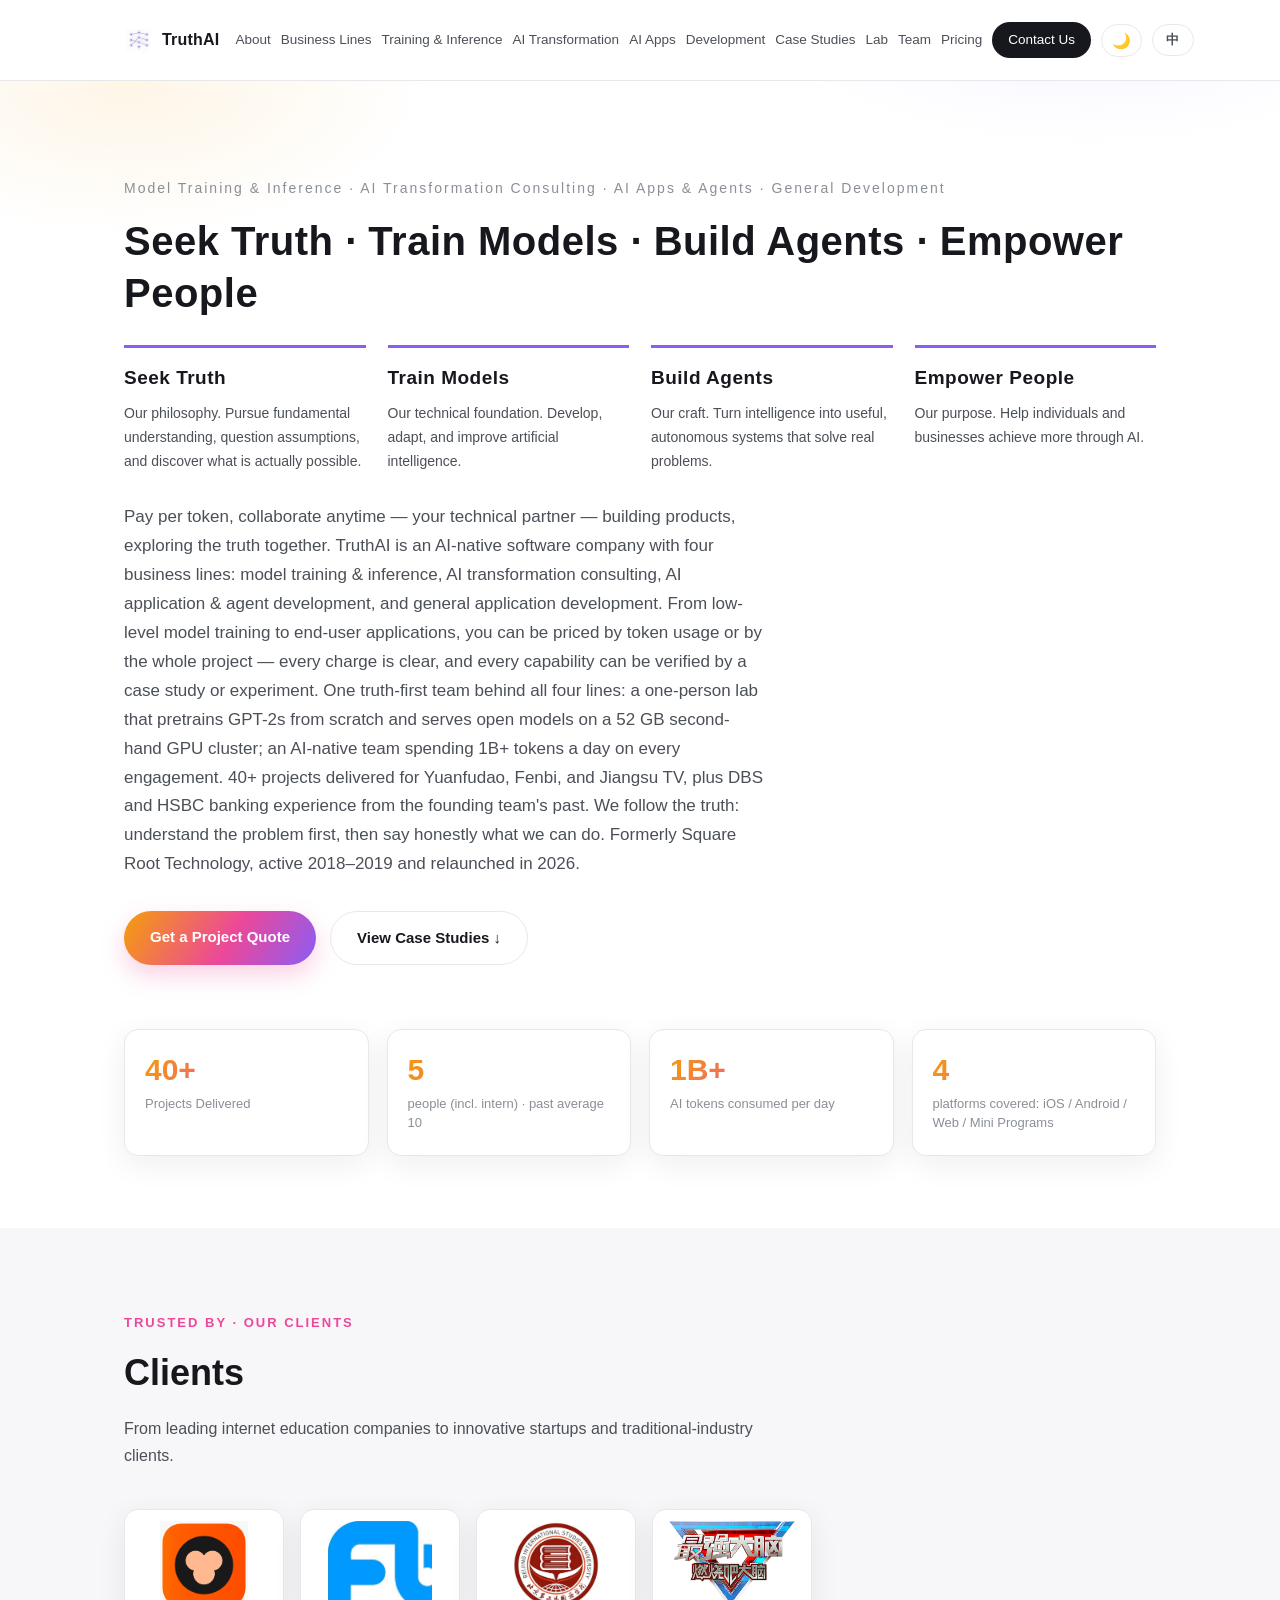
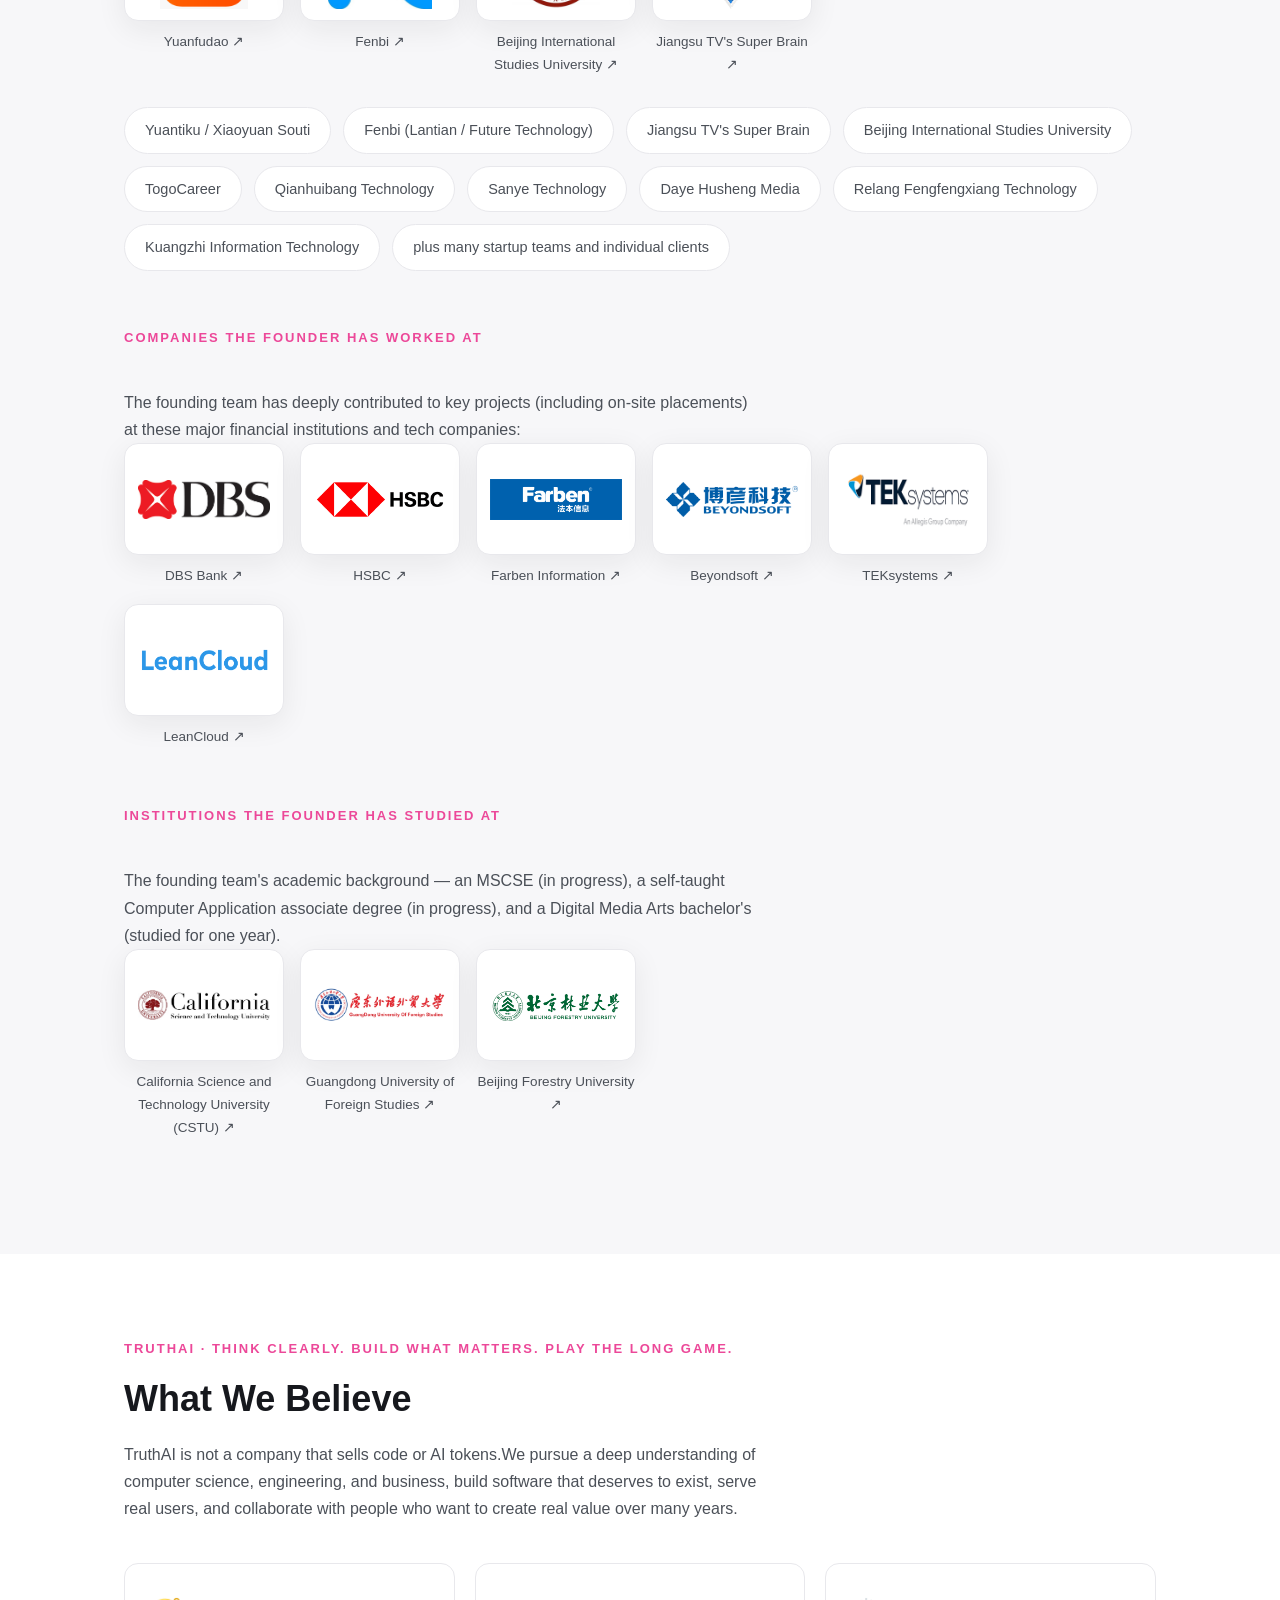
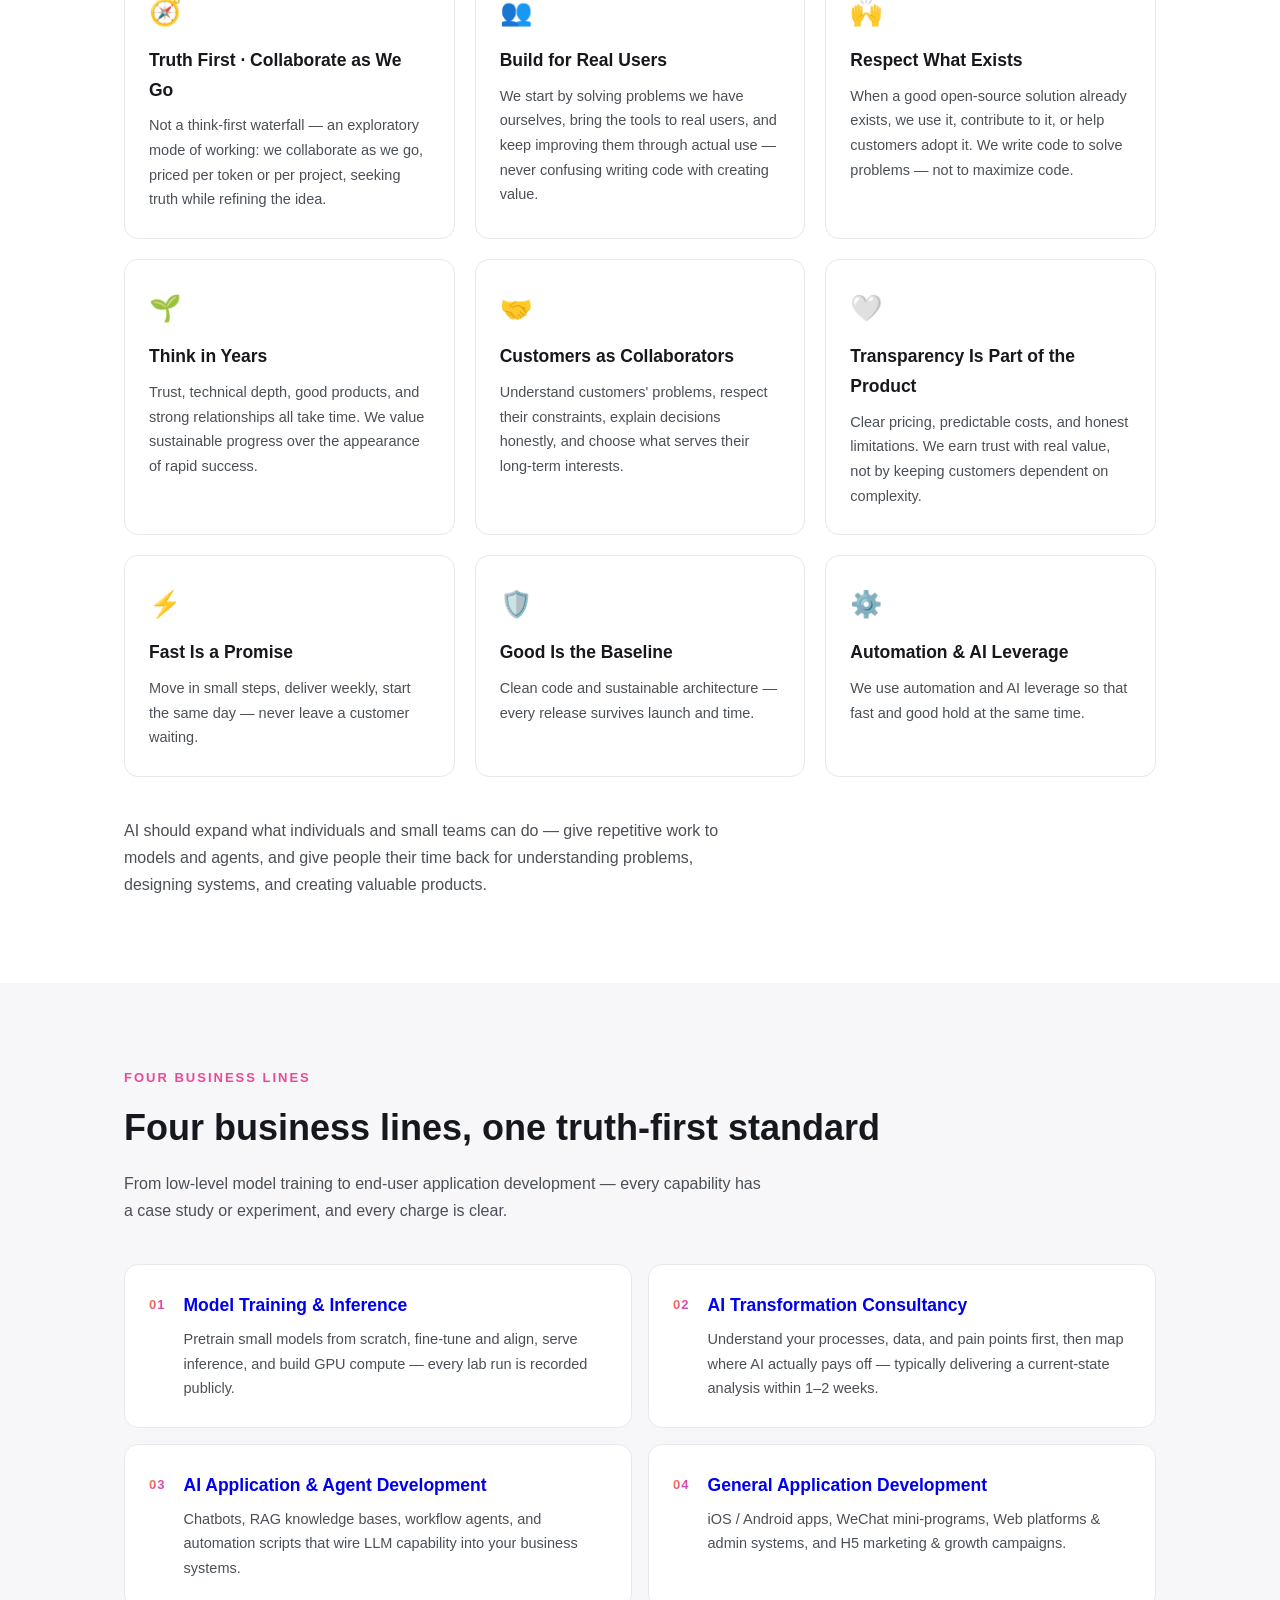
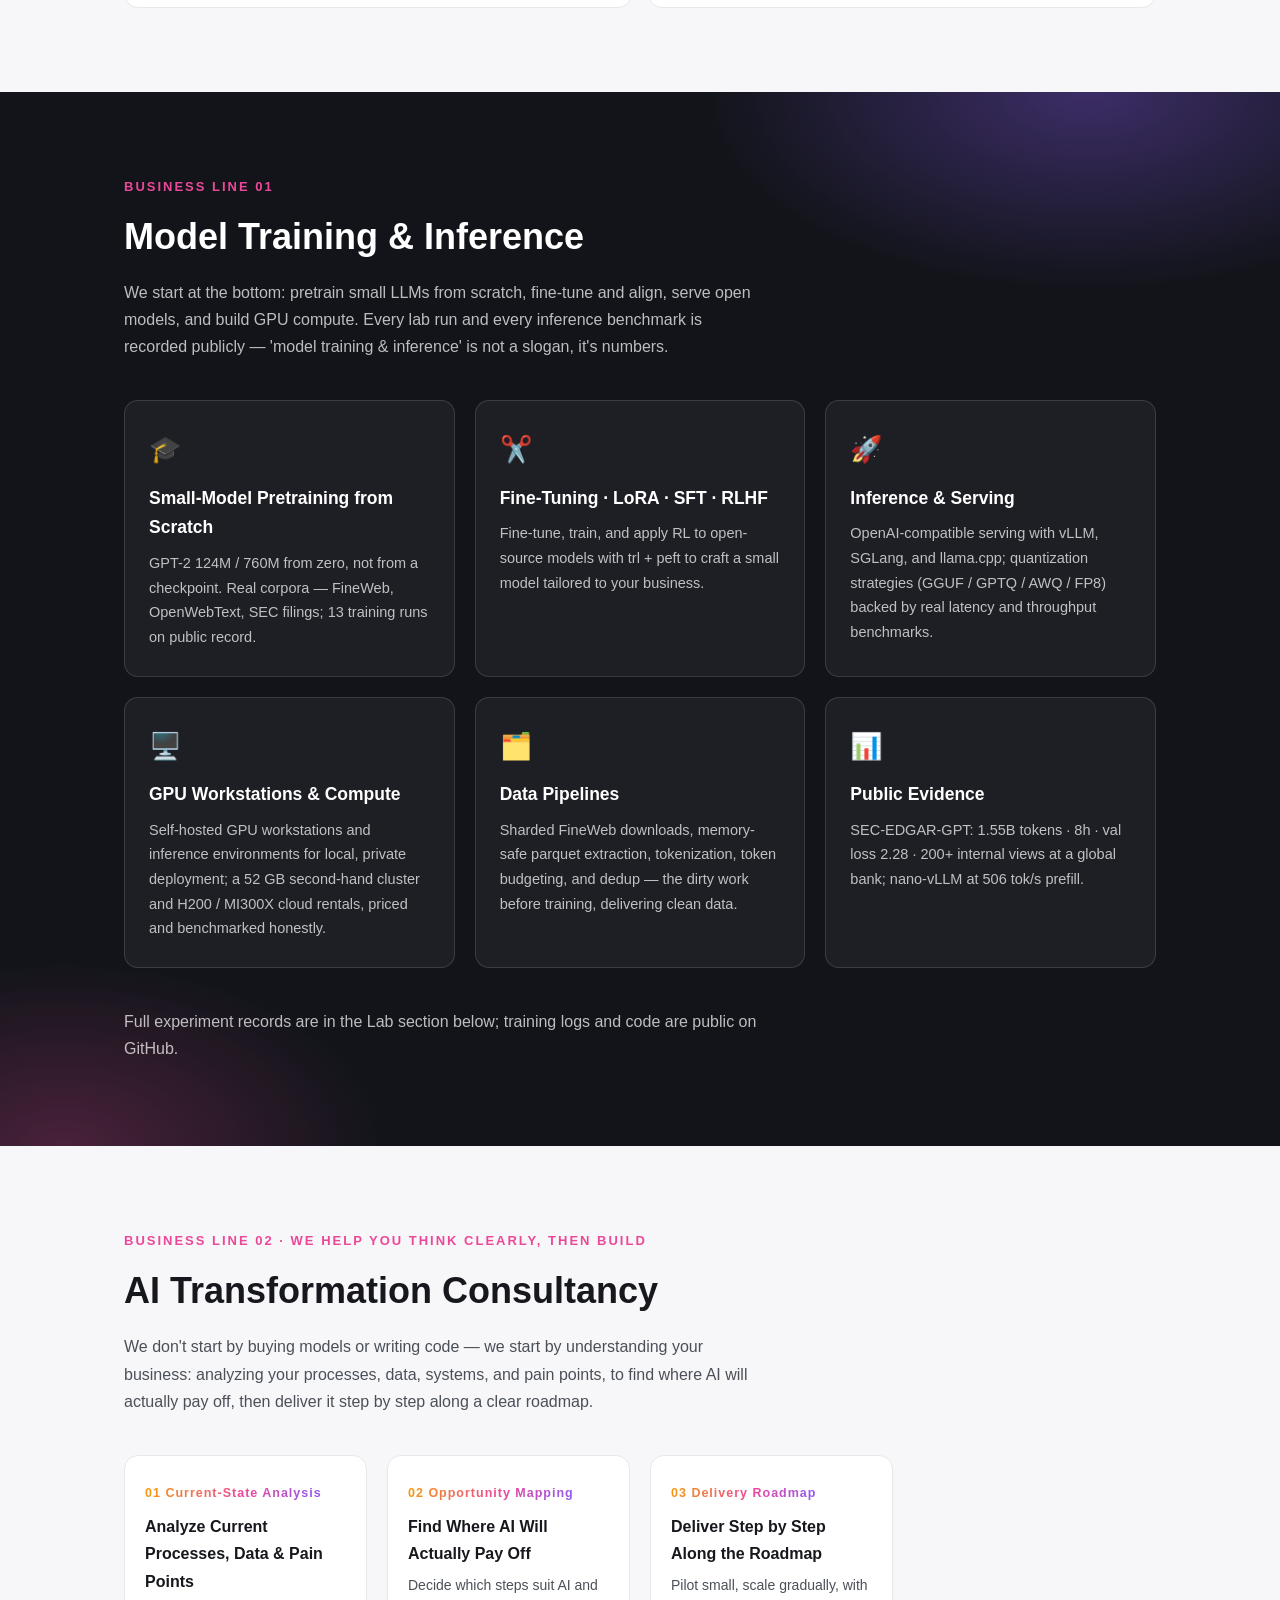
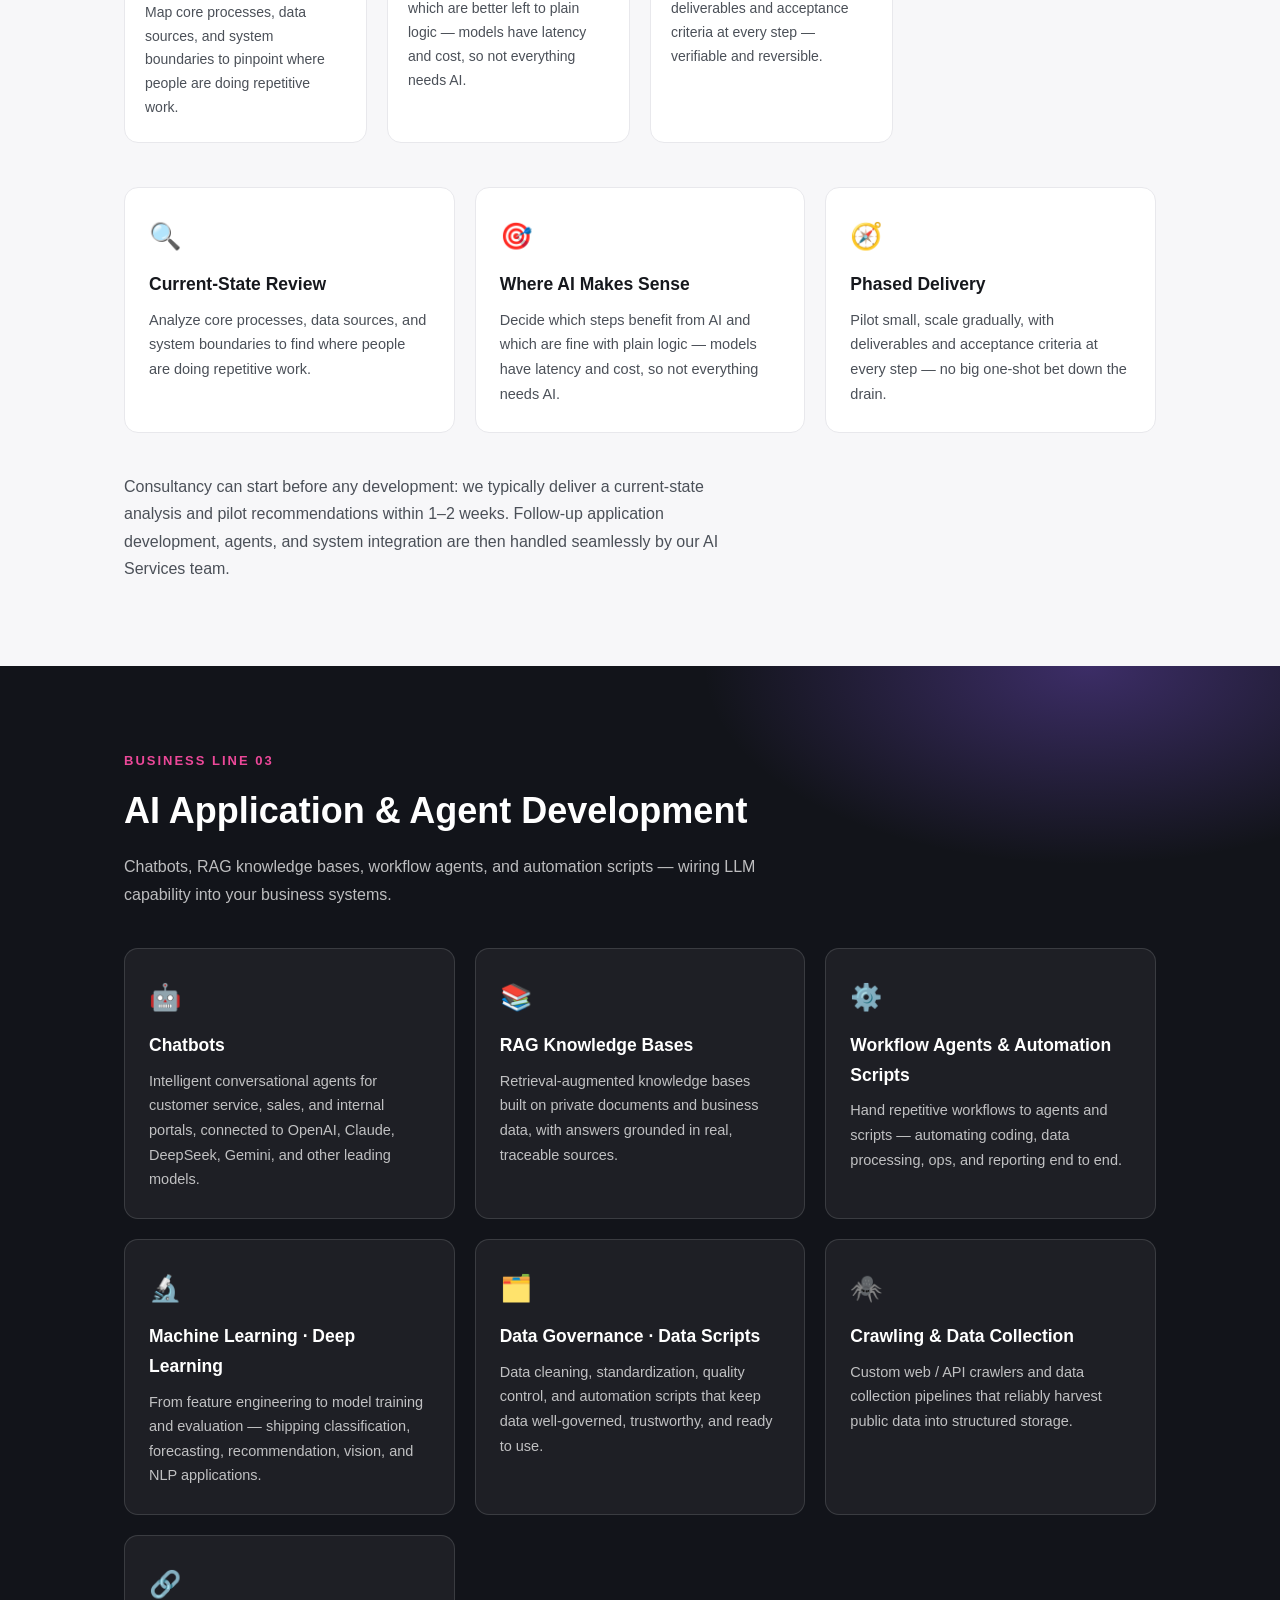
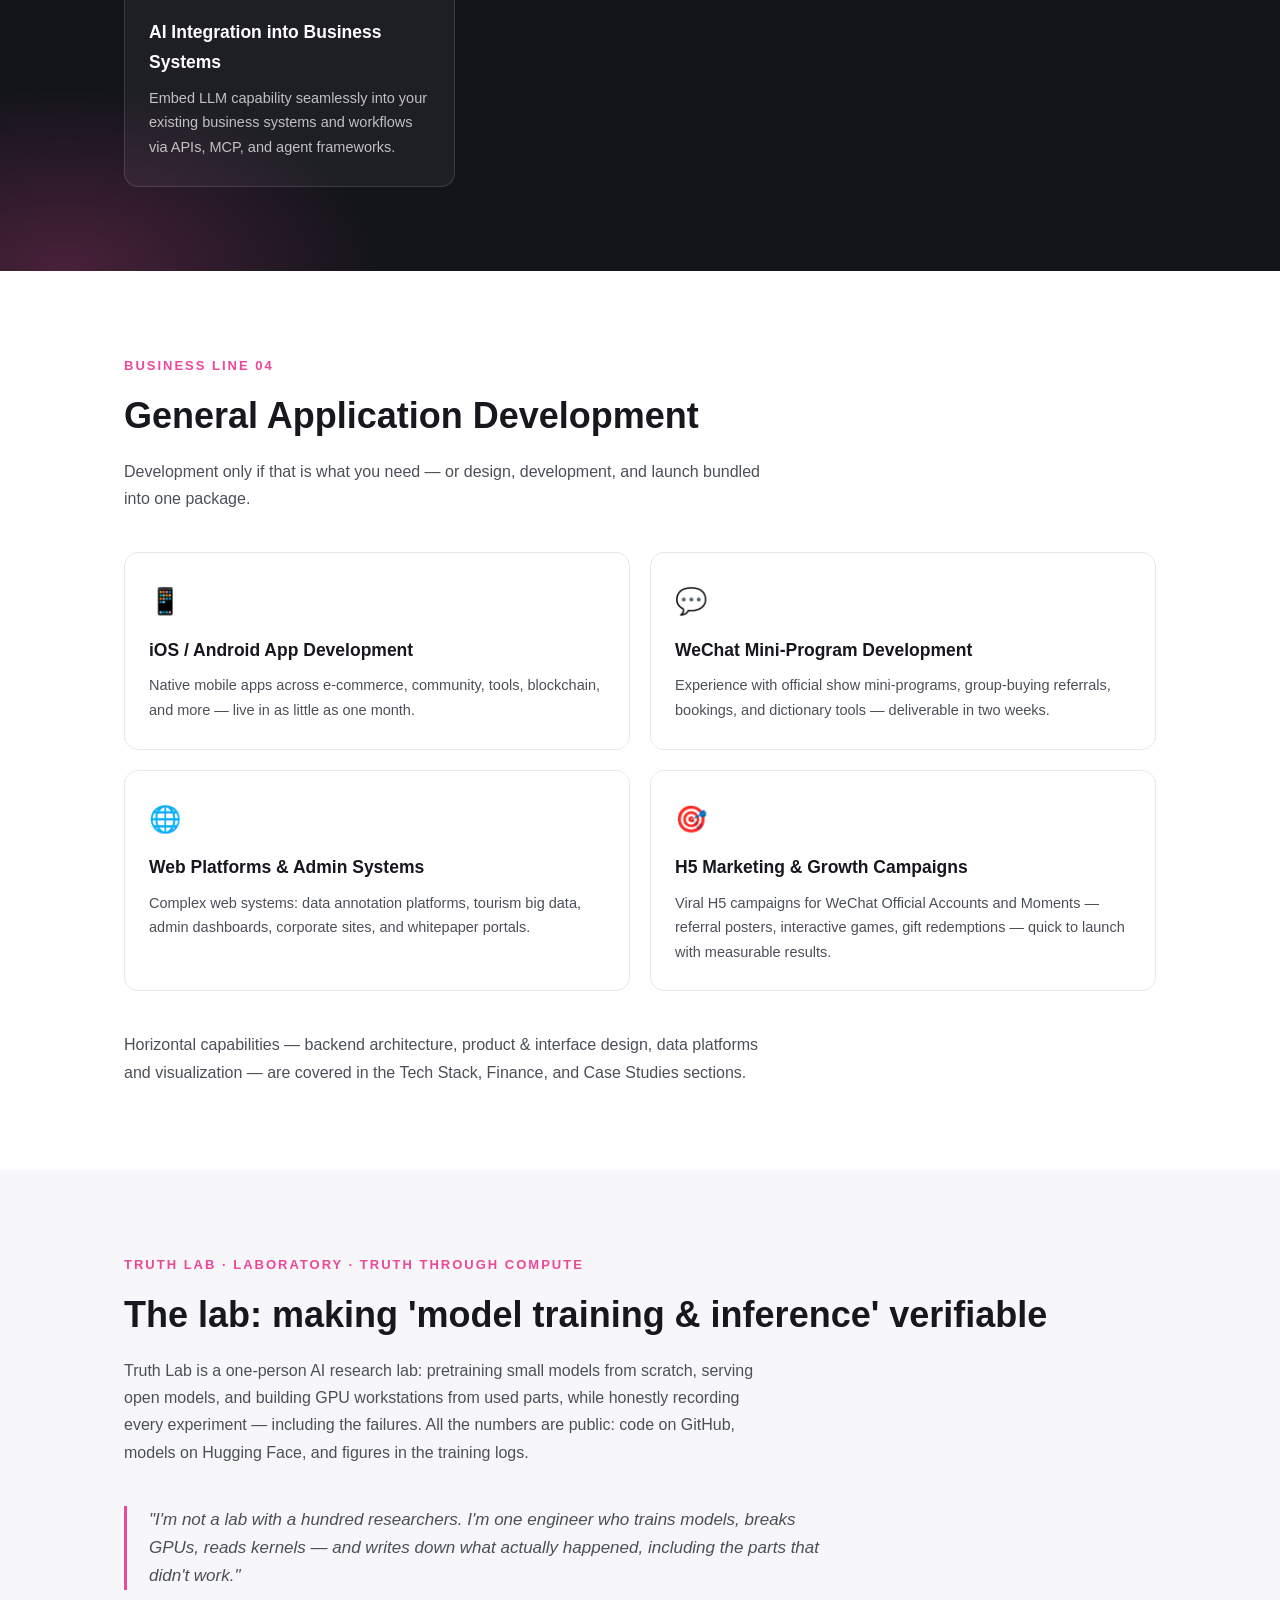
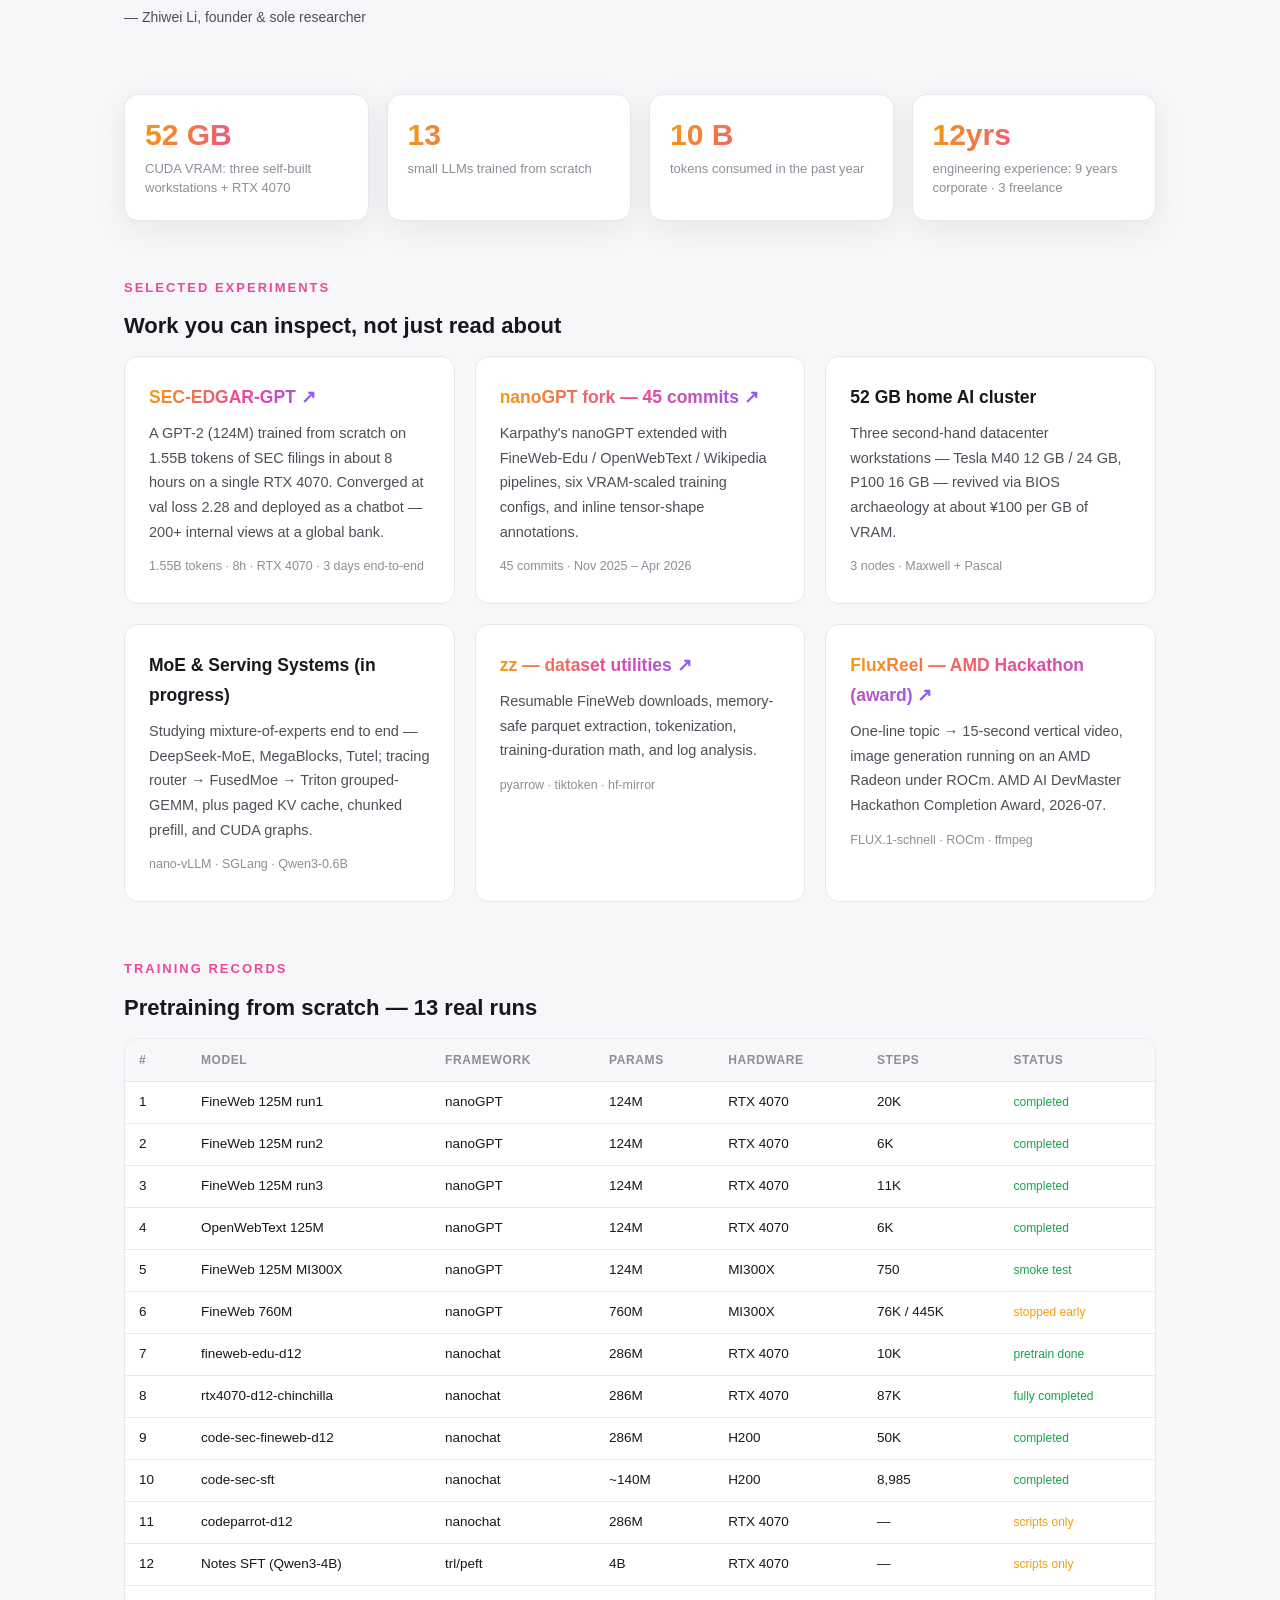
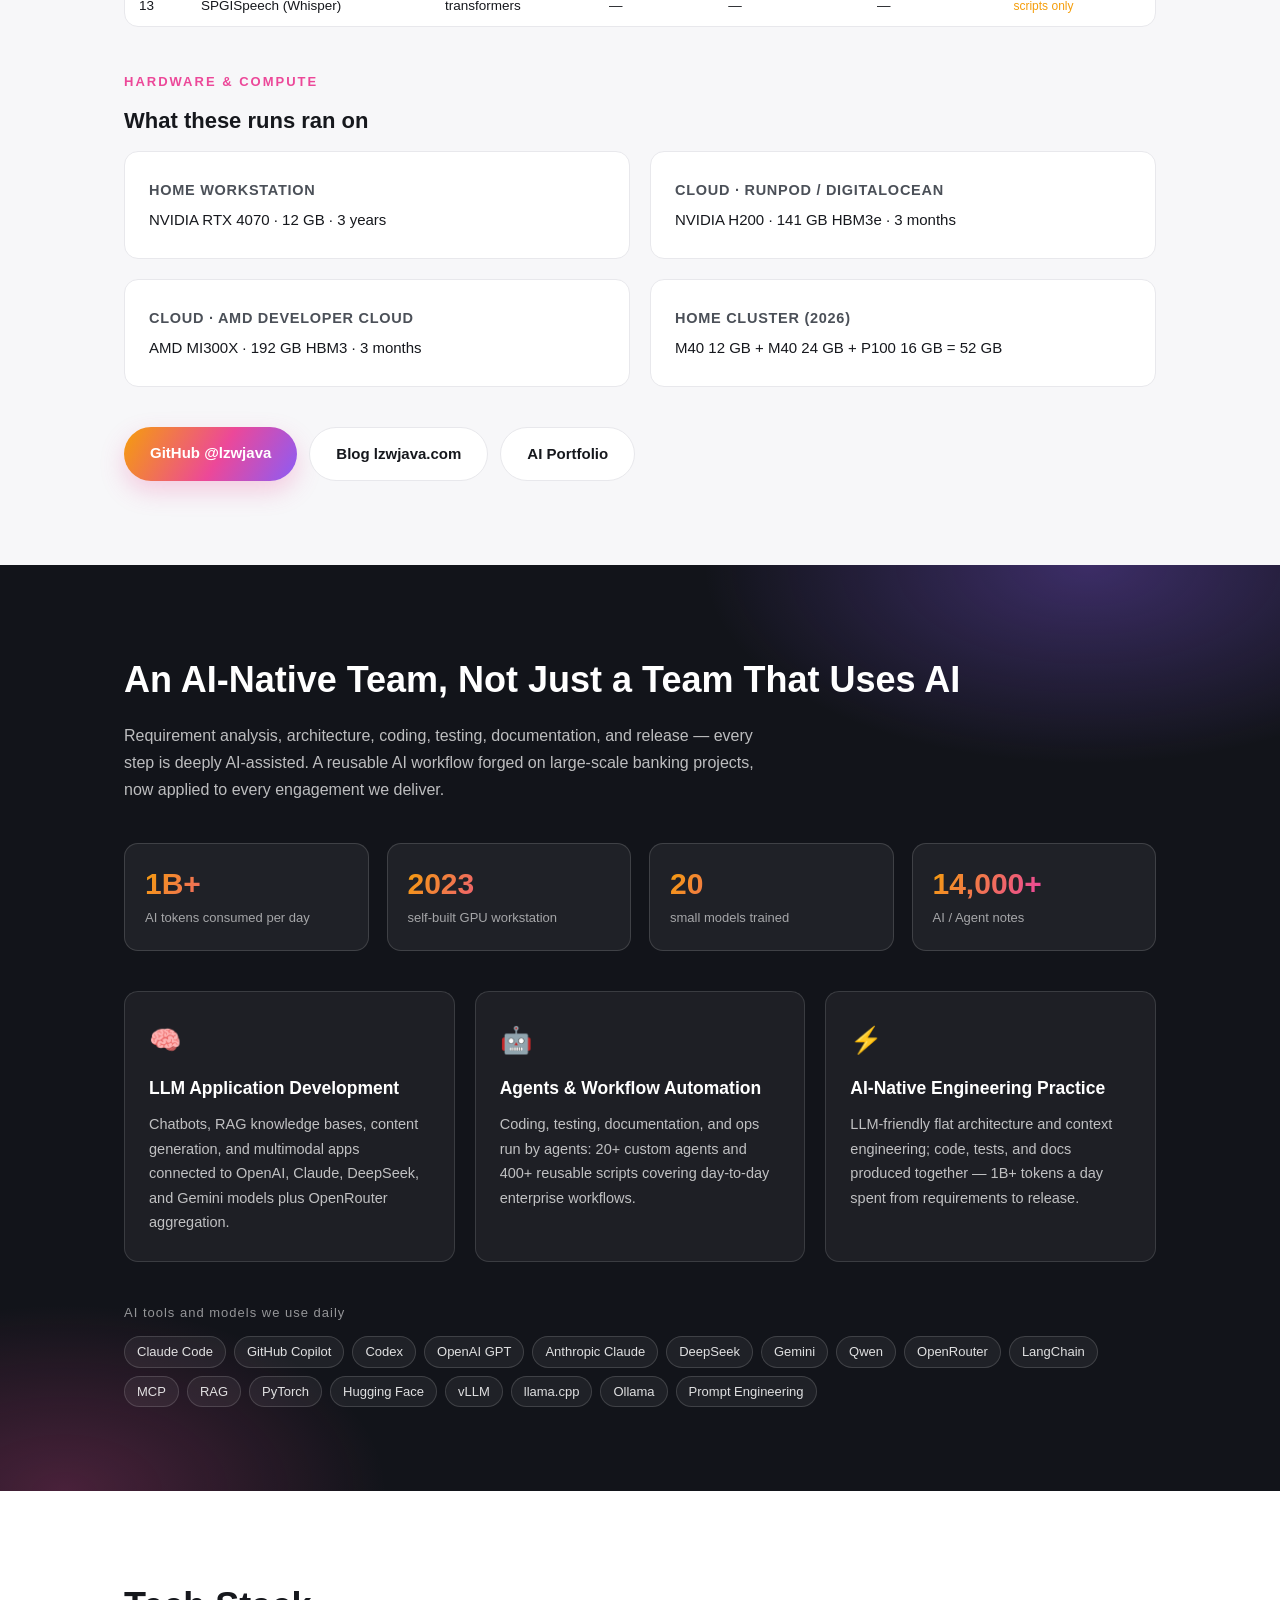
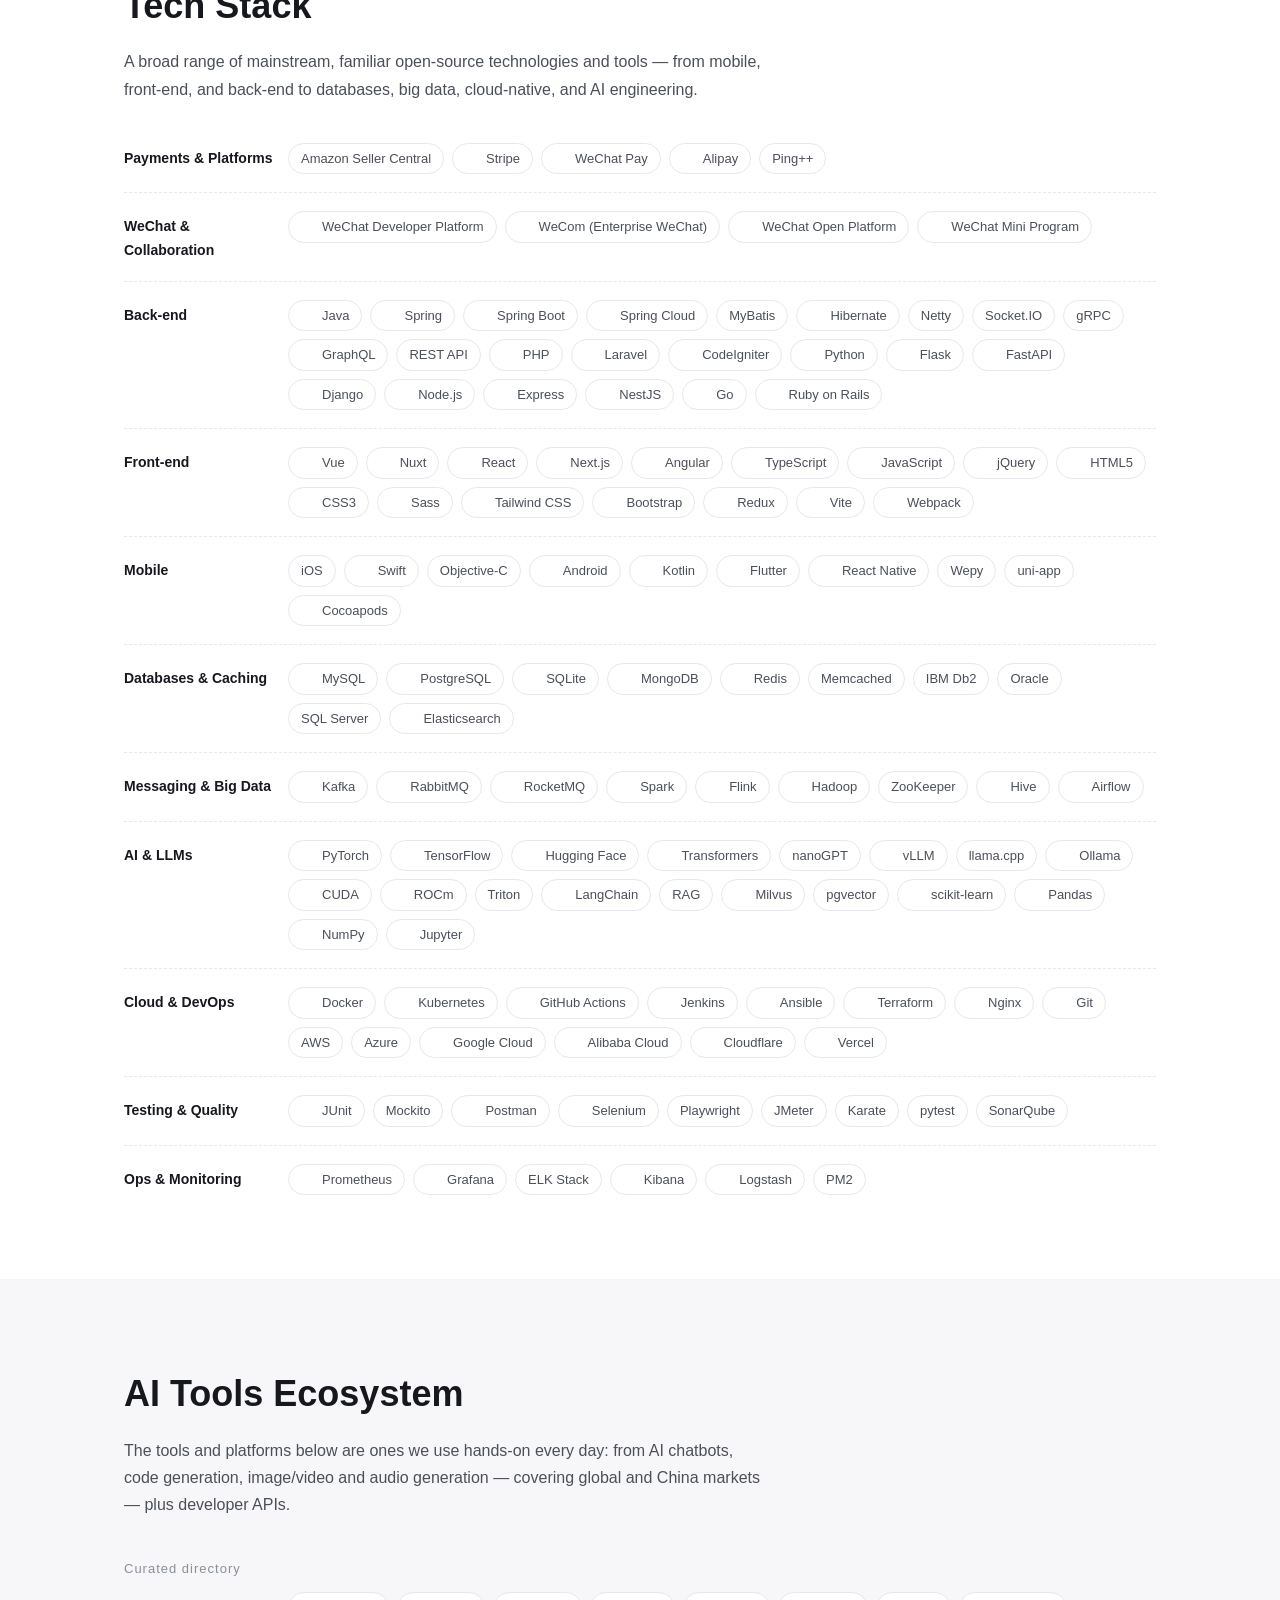
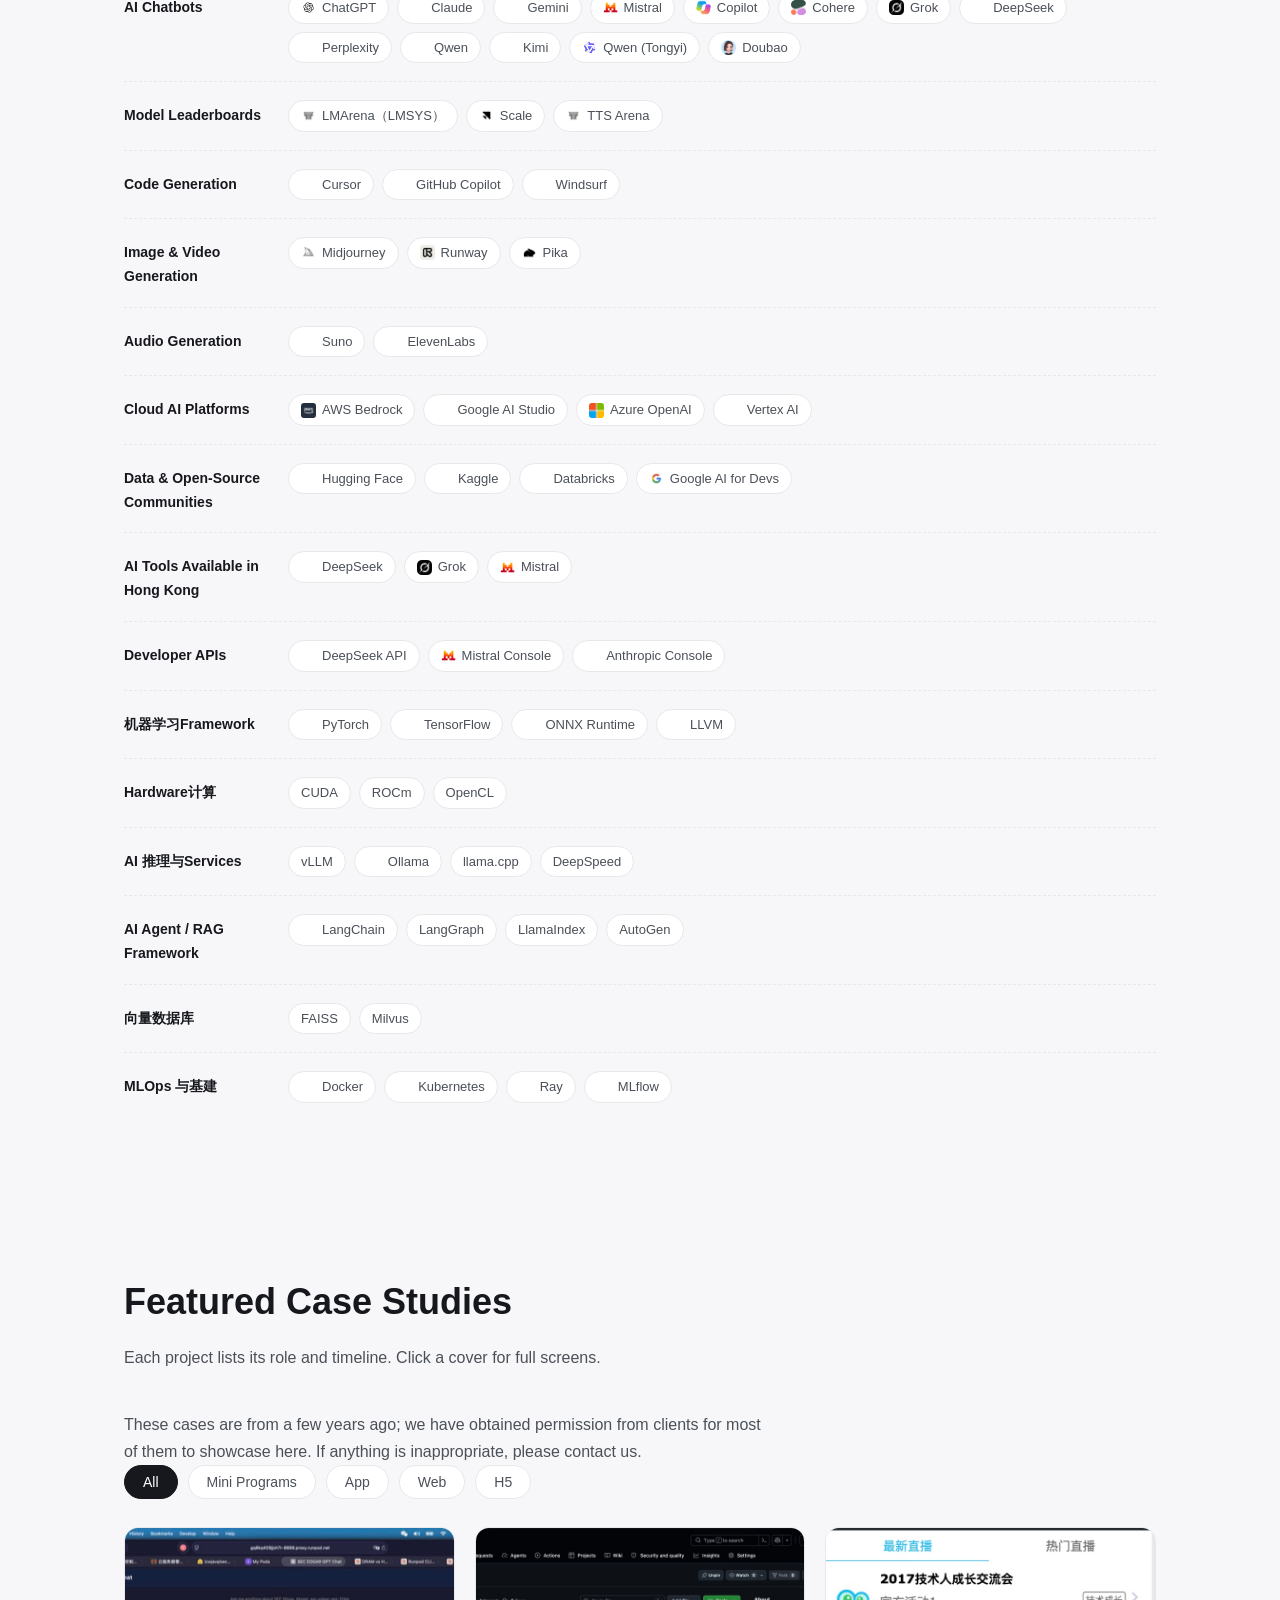
==== commit ec9c2ce1: "Remove Pinecone, Qdrant, Chroma" ====
--- a/index.html
+++ b/index.html
@@ -867,9 +867,6 @@
               <div class="chips">
                 <a class="chip chip--link" href="https://github.com/facebookresearch/faiss" target="_blank" rel="noopener">FAISS</a>
                 <a class="chip chip--link" href="https://milvus.io" target="_blank" rel="noopener">Milvus</a>
-                <a class="chip chip--link" href="https://www.pinecone.io" target="_blank" rel="noopener">Pinecone</a>
-                <a class="chip chip--link" href="https://qdrant.tech" target="_blank" rel="noopener">Qdrant</a>
-                <a class="chip chip--link" href="https://www.trychroma.com" target="_blank" rel="noopener">Chroma</a>
               </div>
             </div>
             <div class="stack__row">
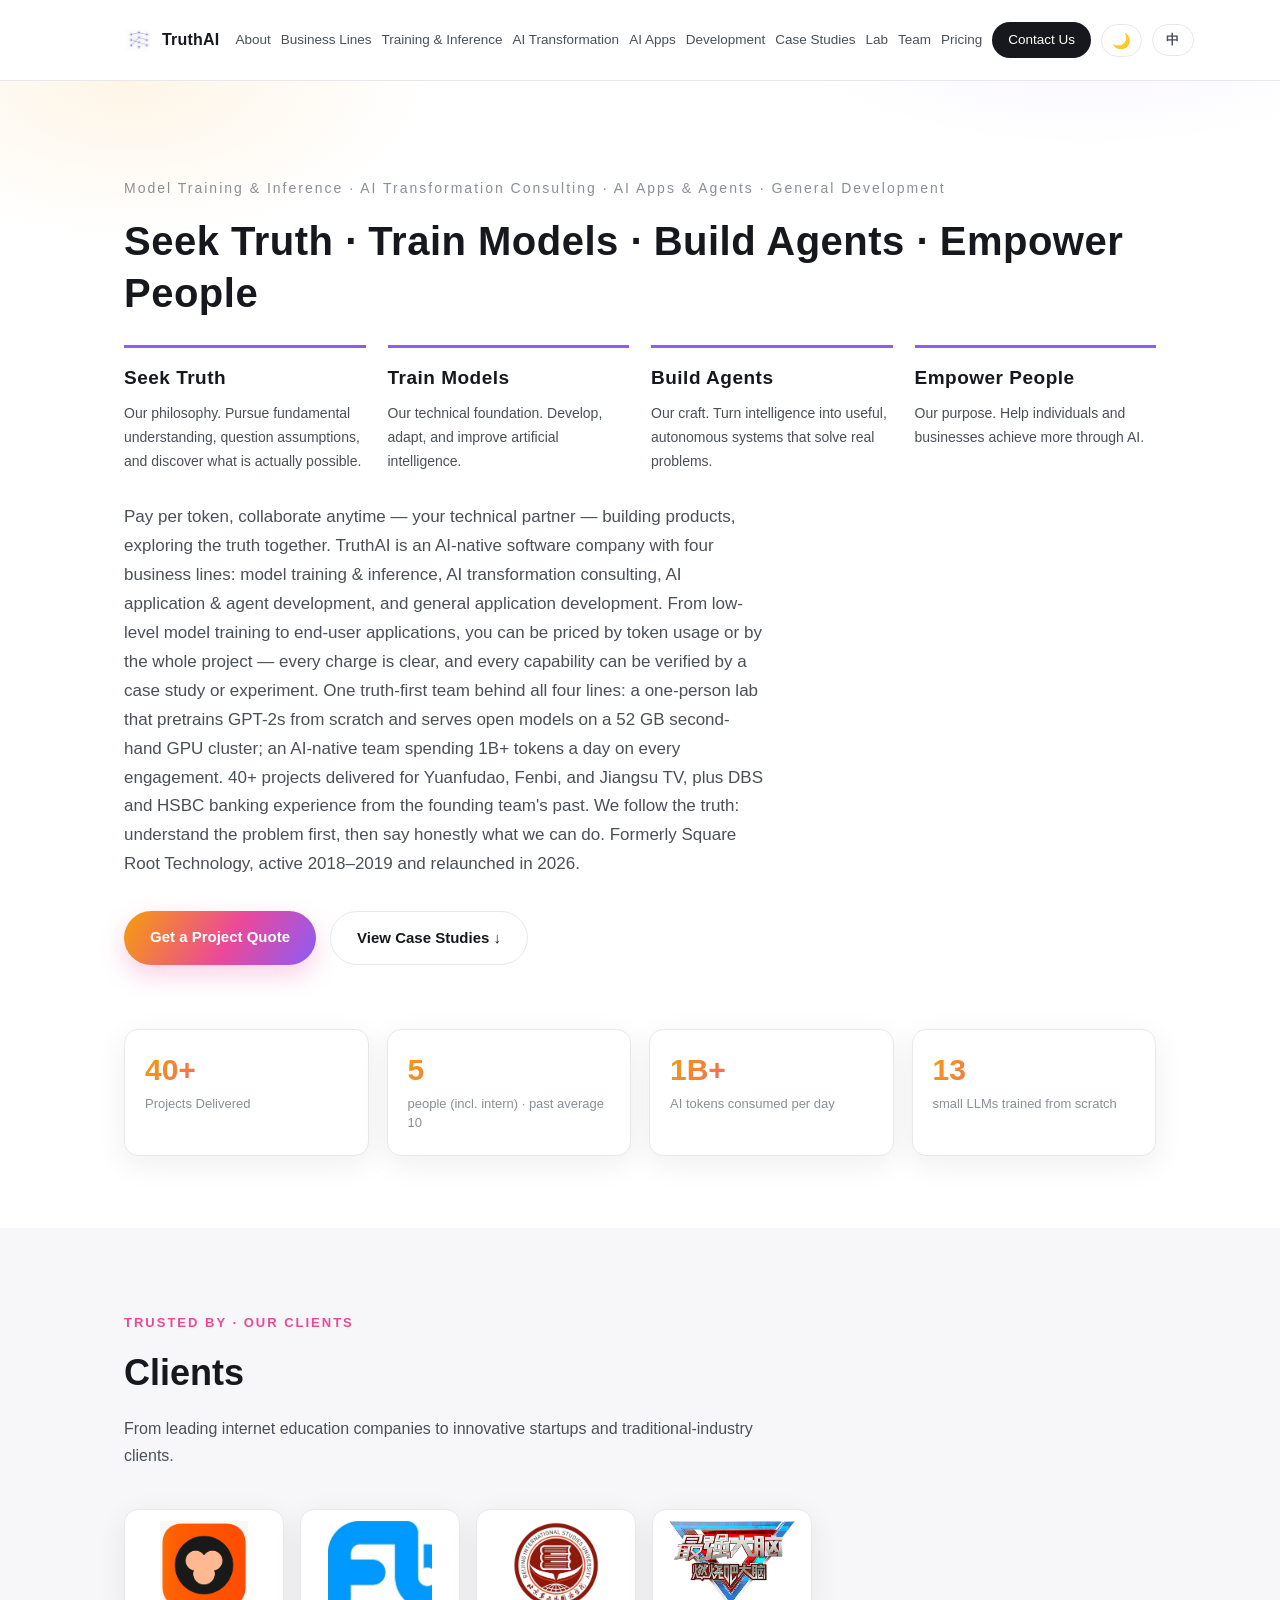
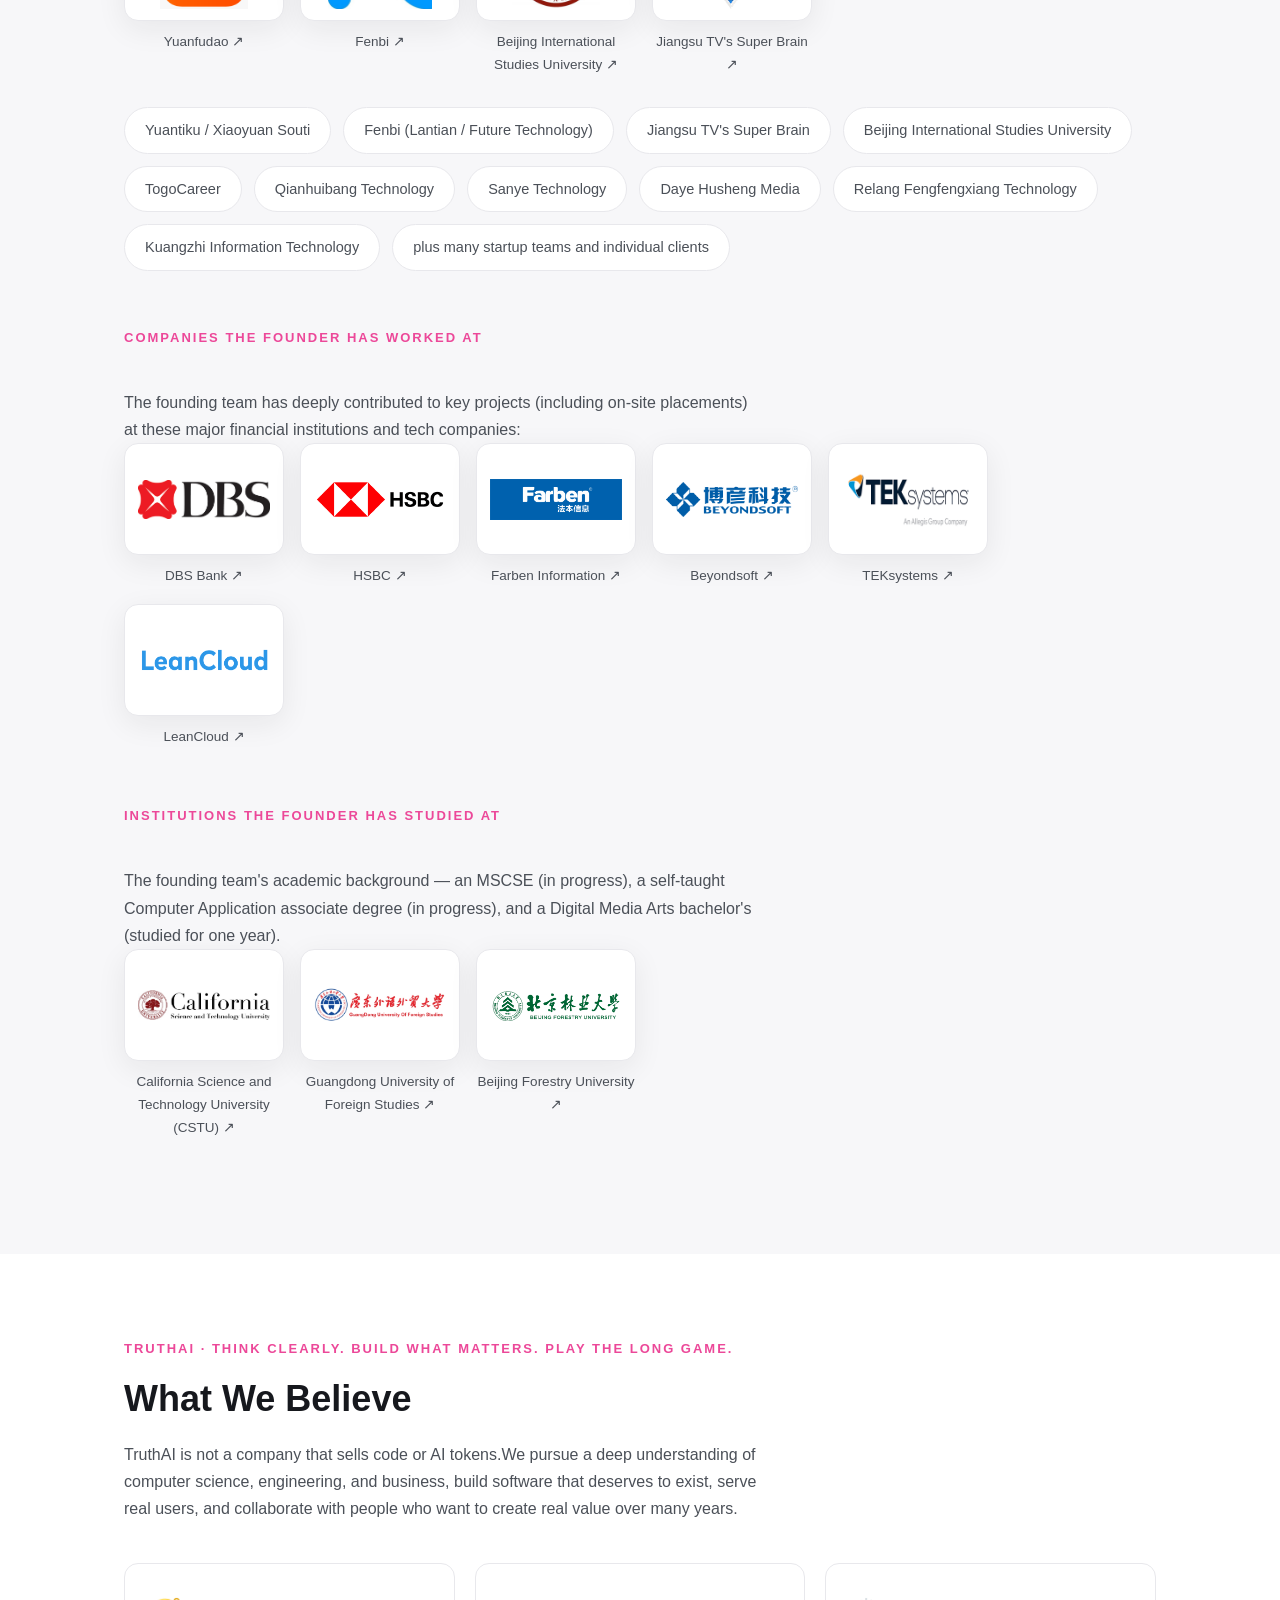
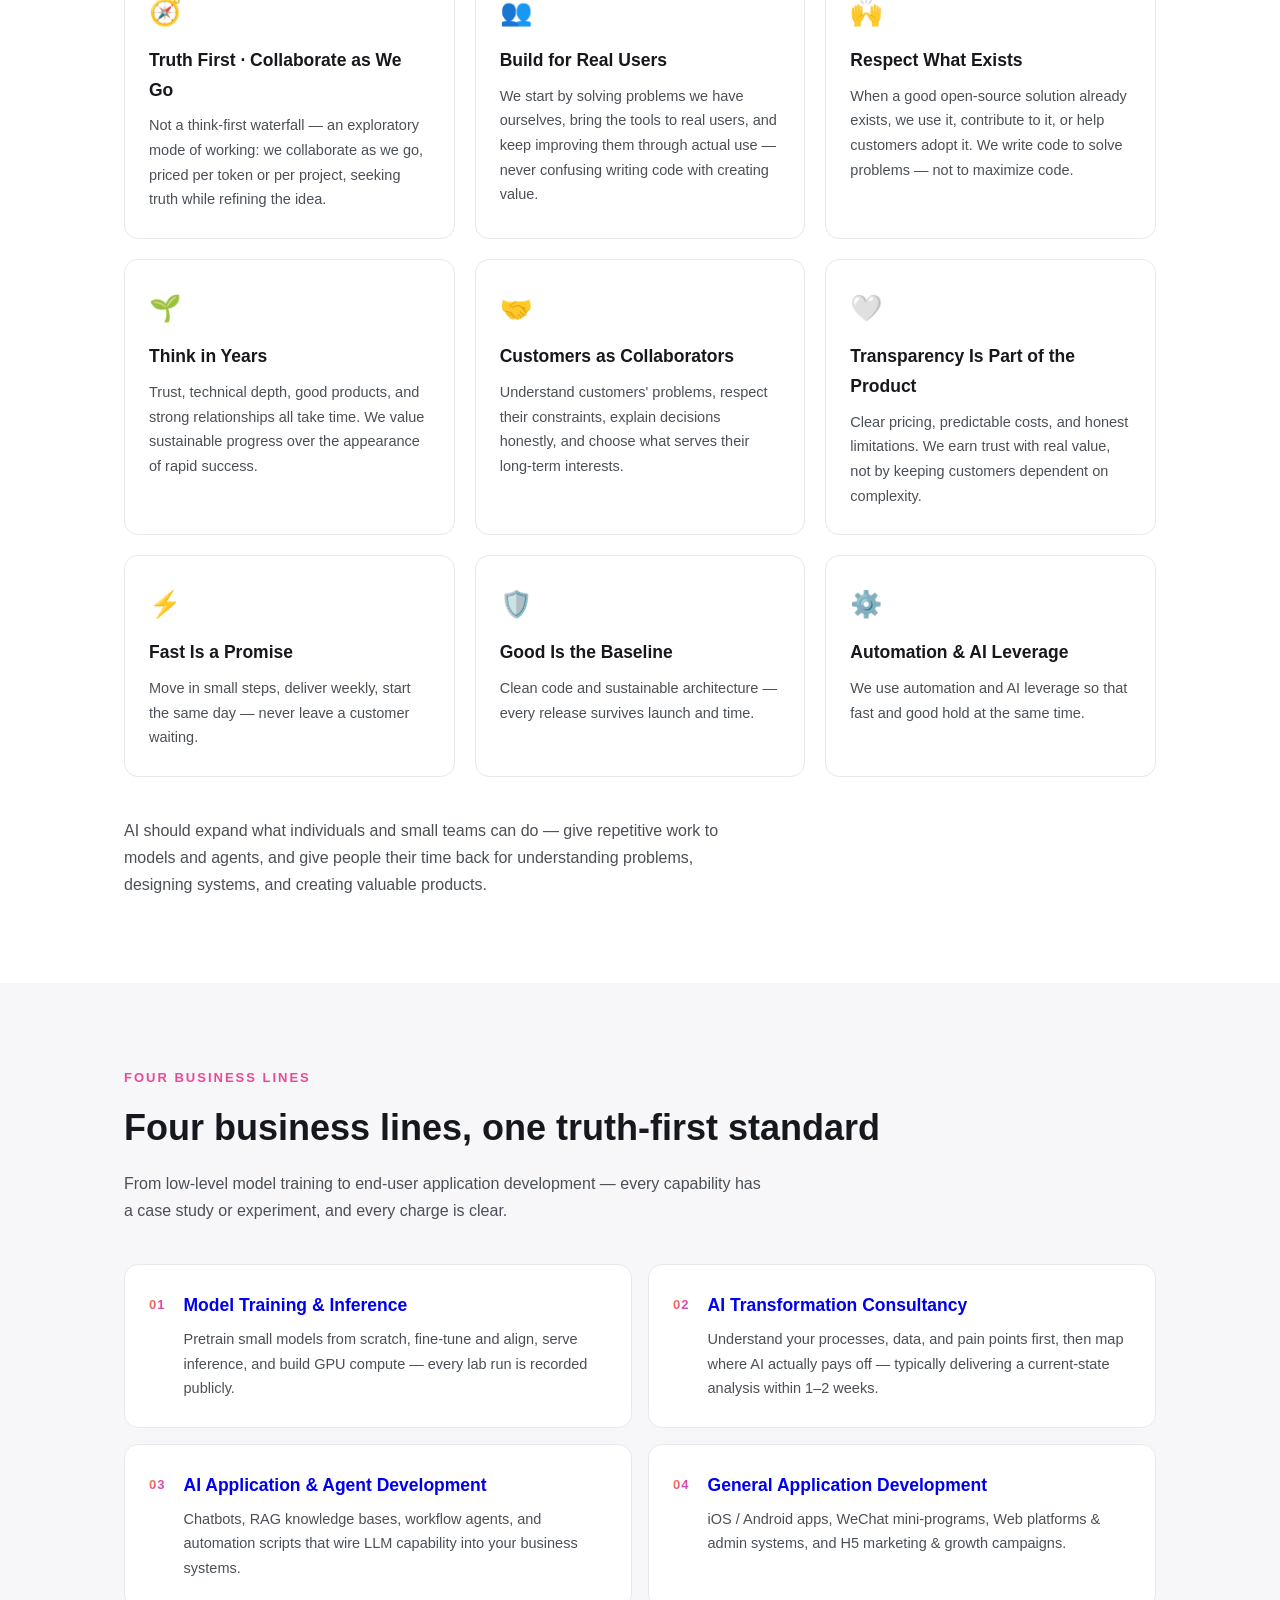
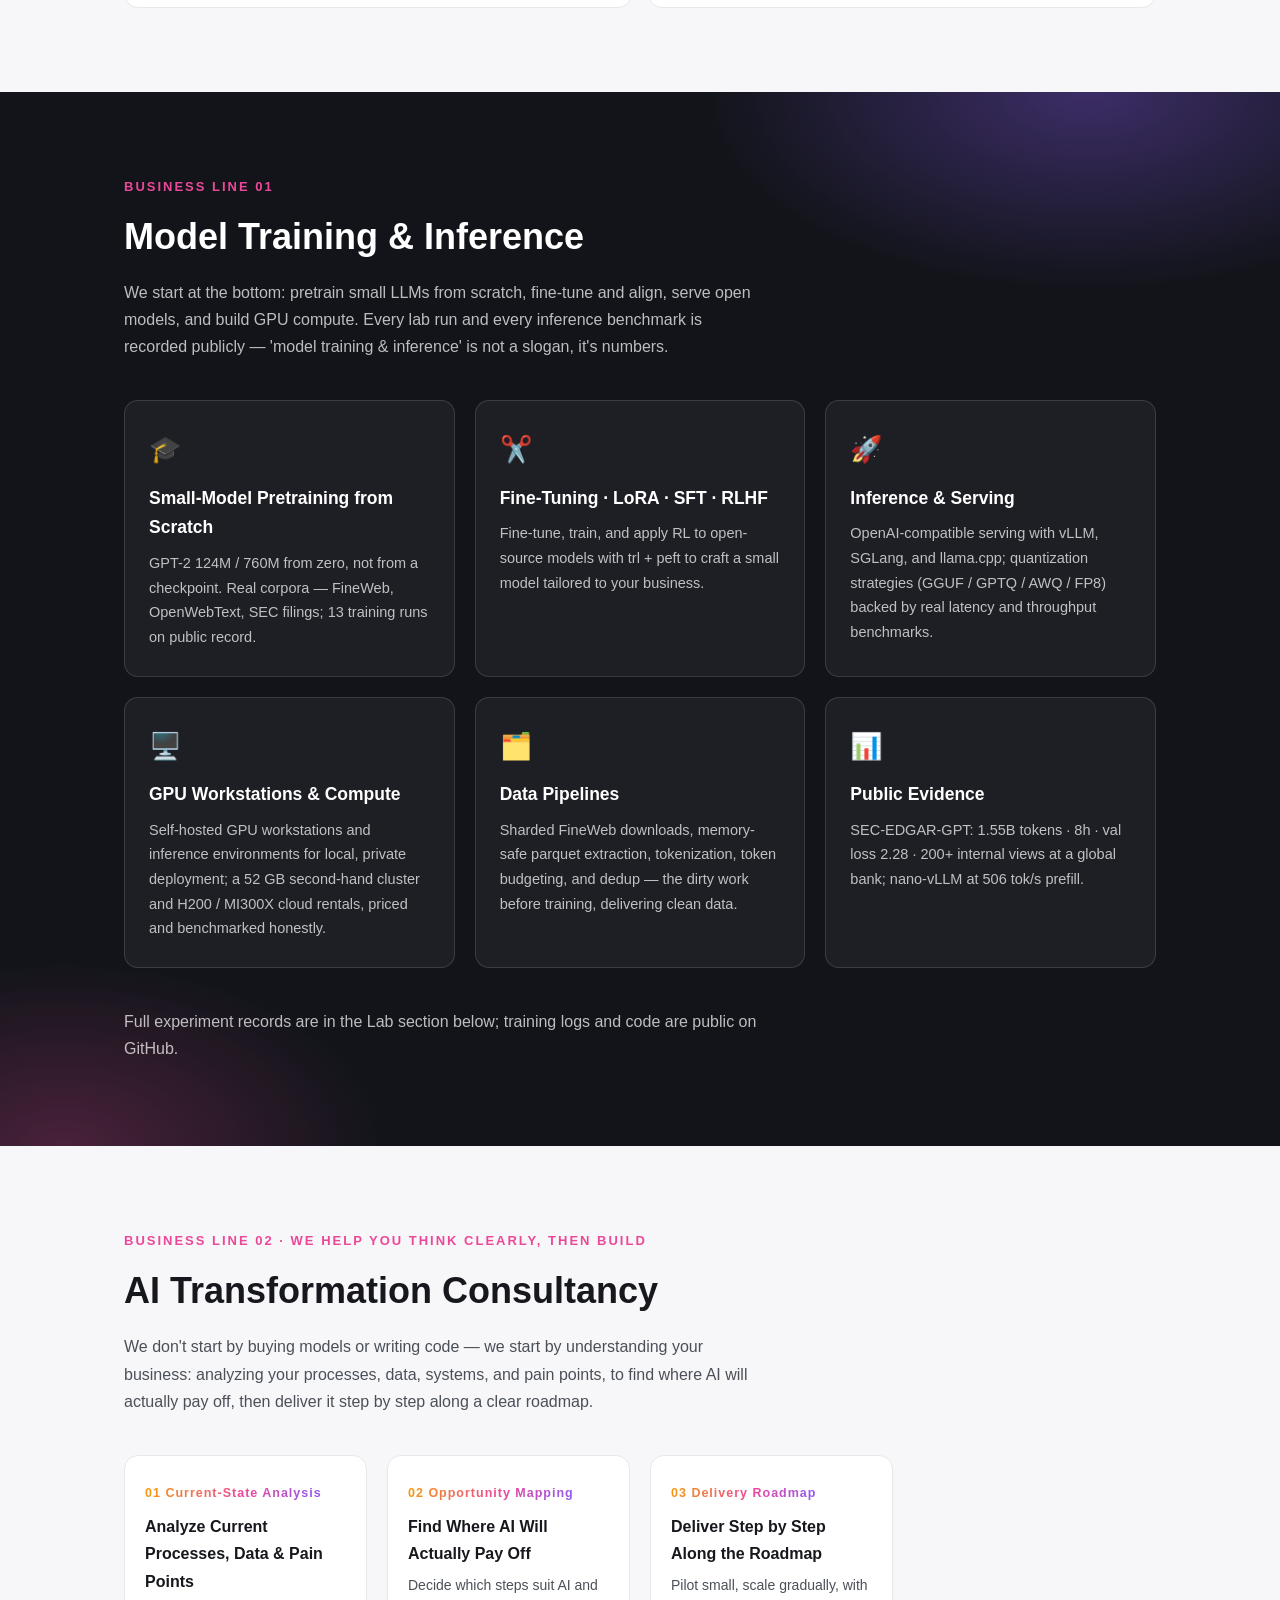
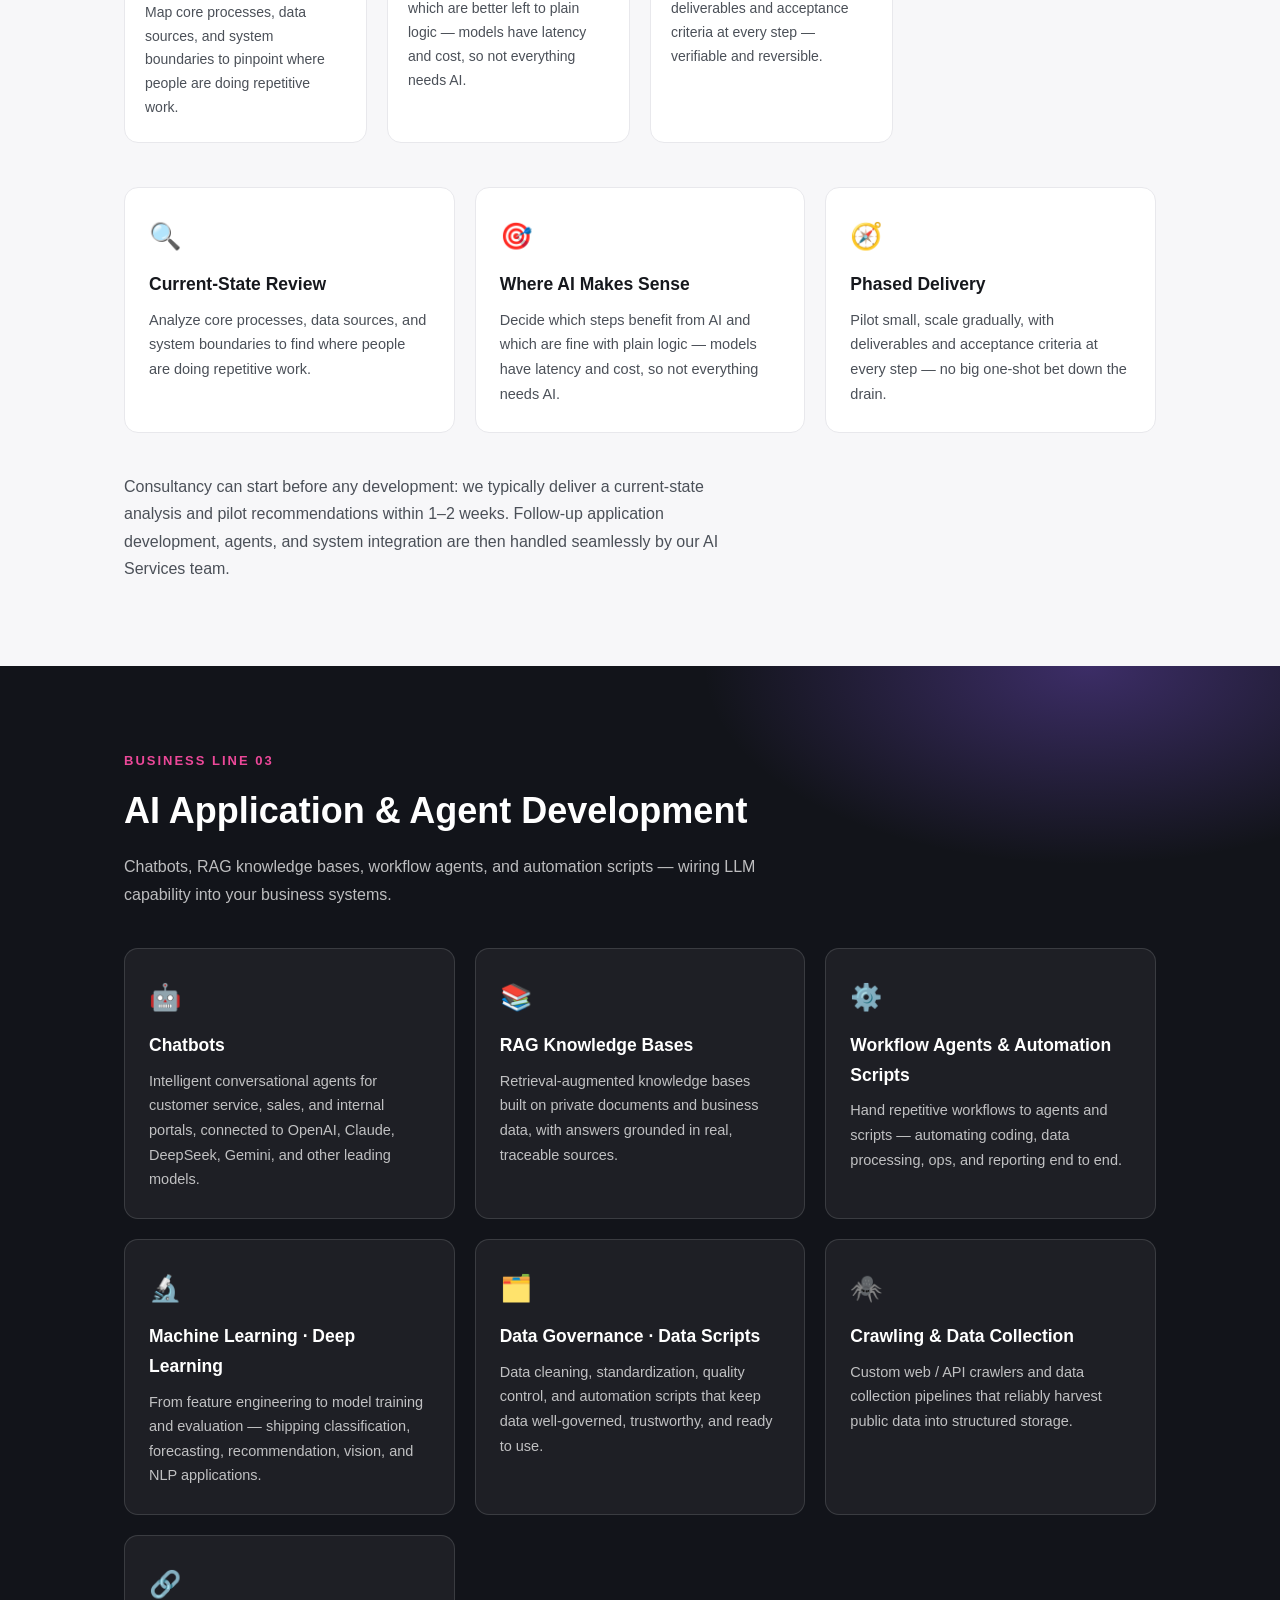
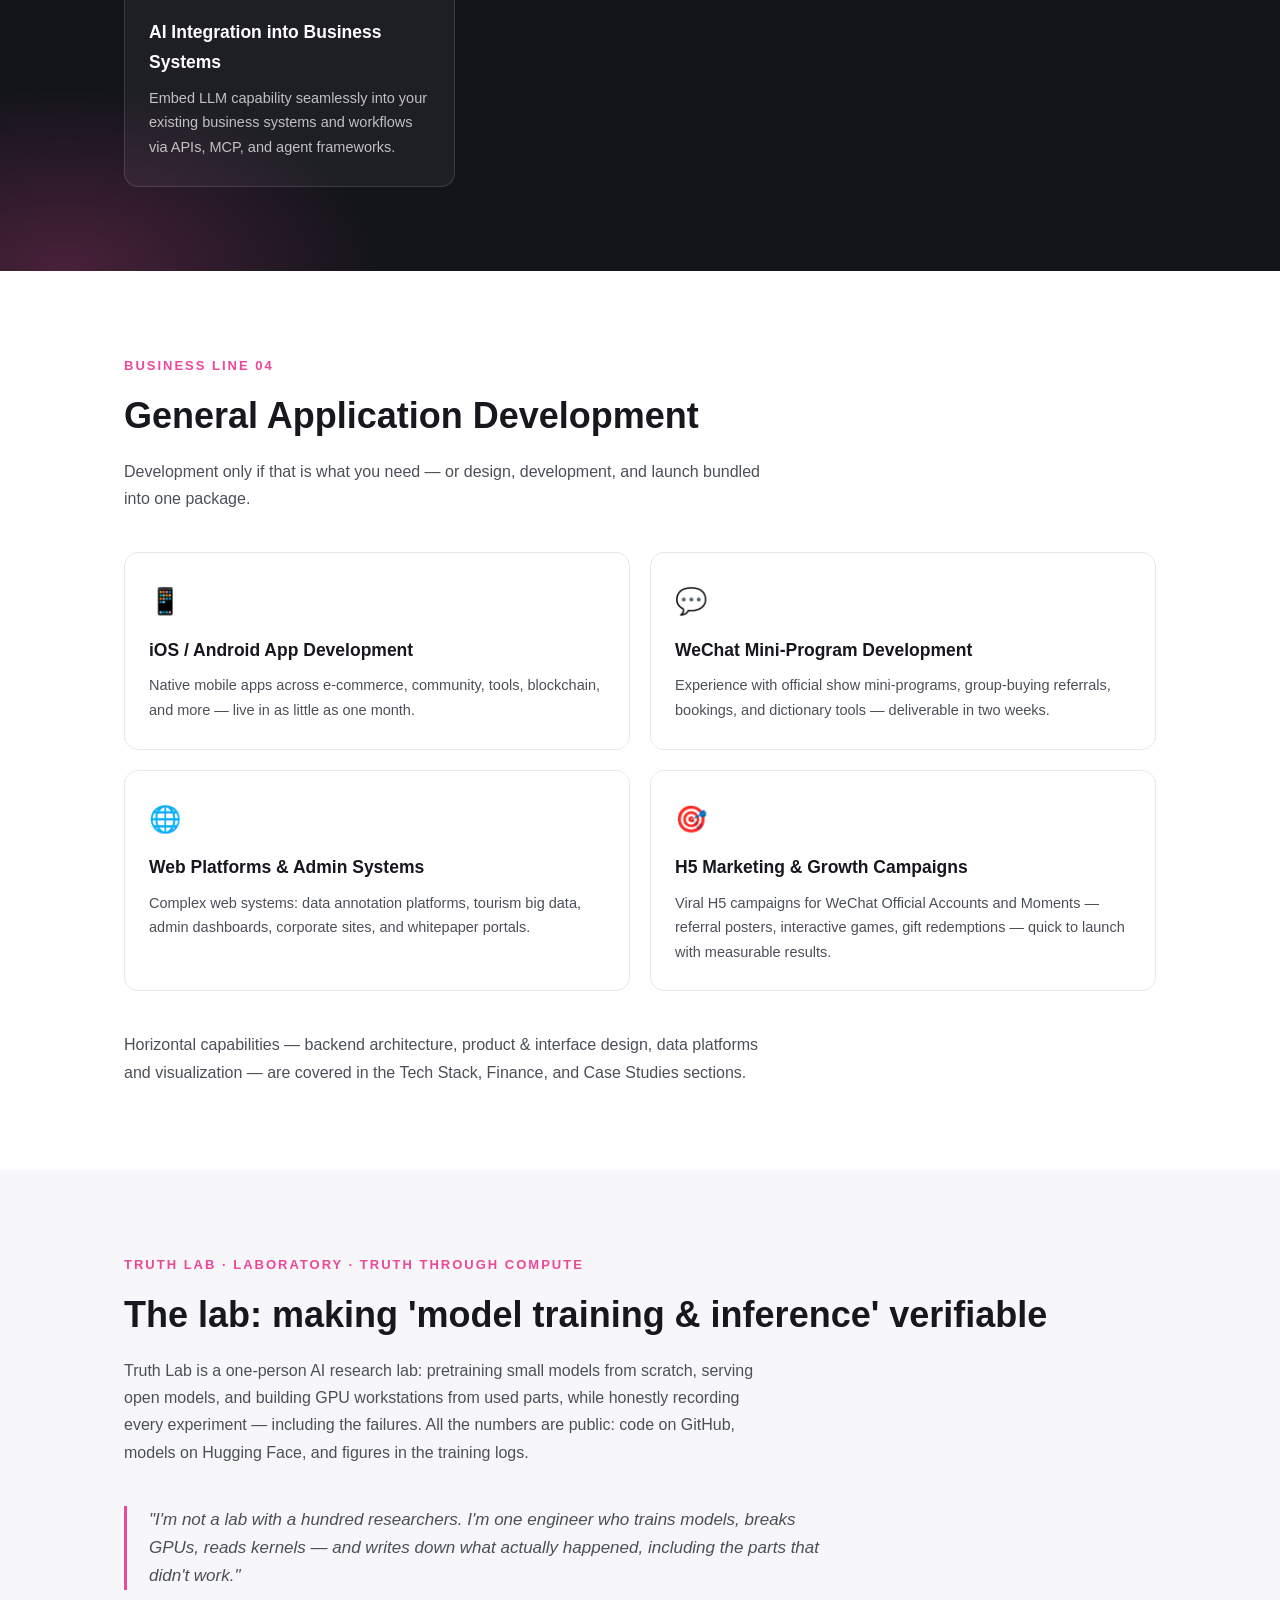
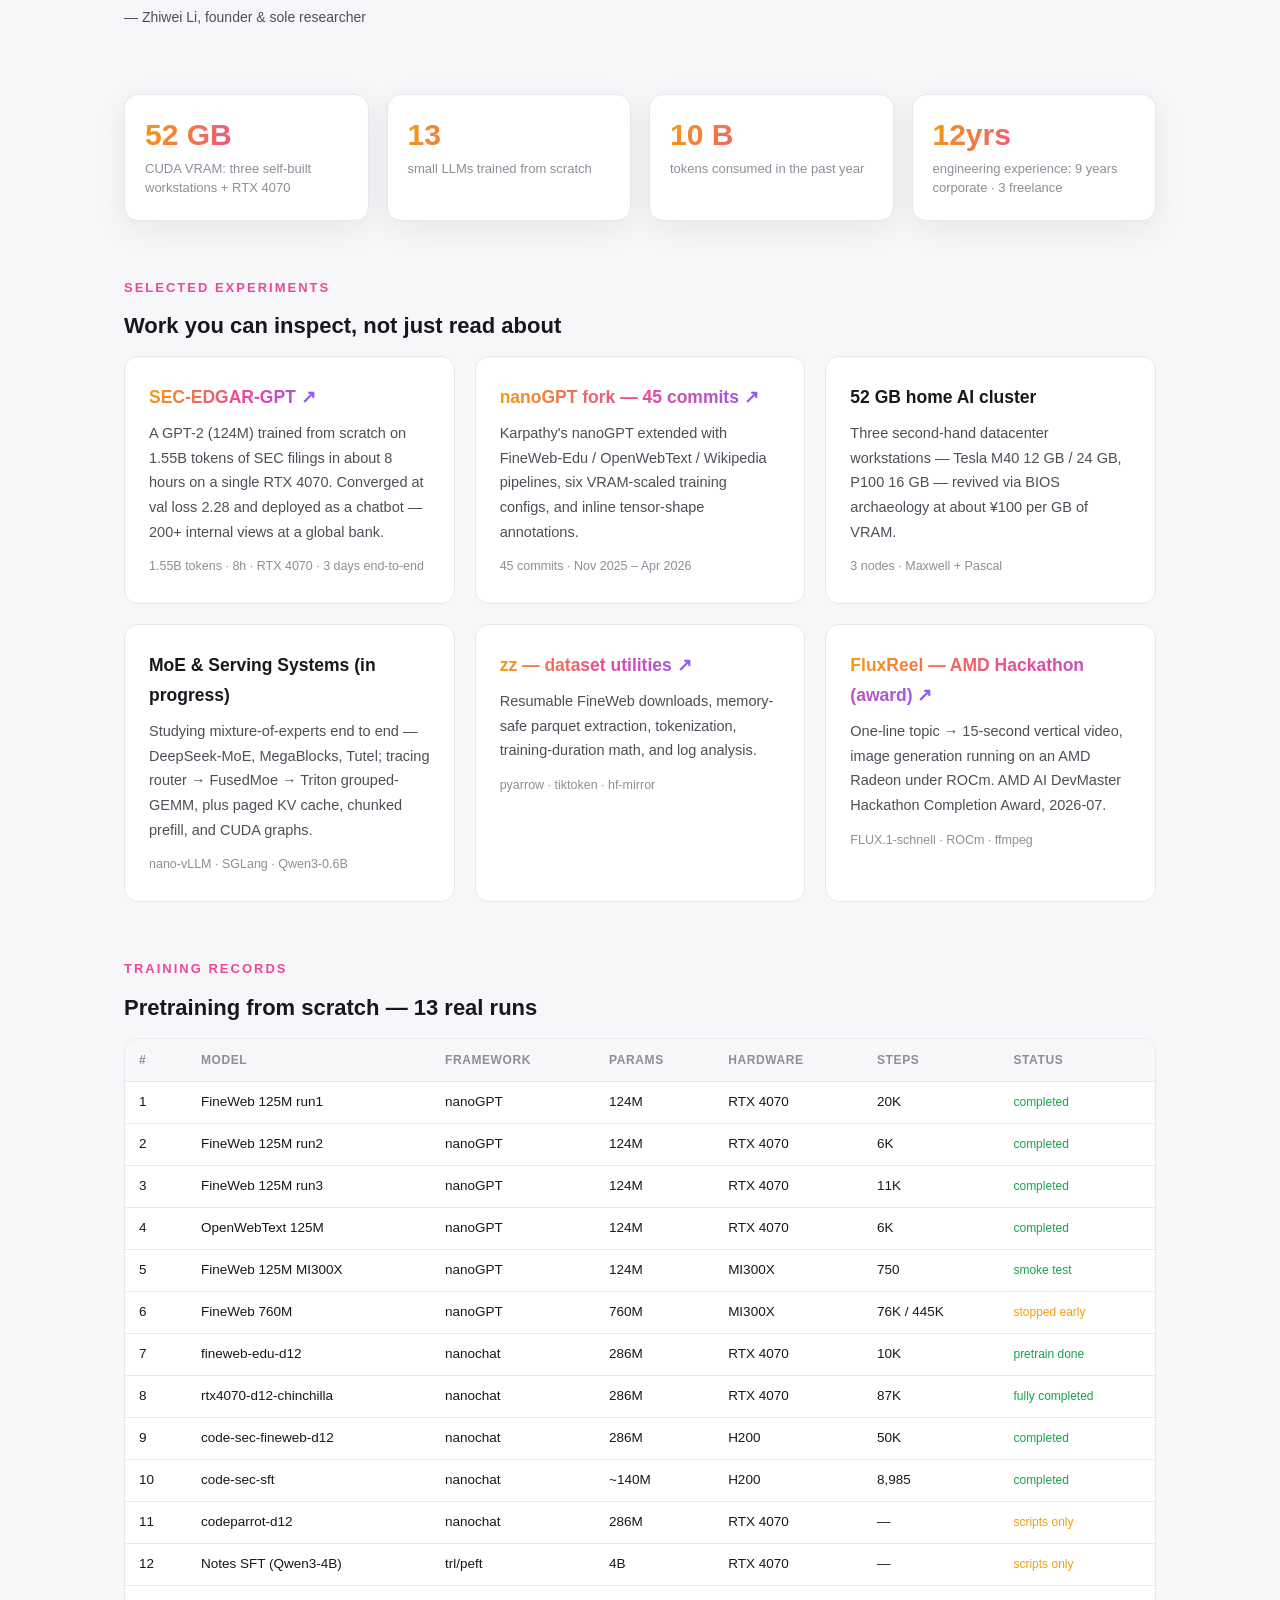
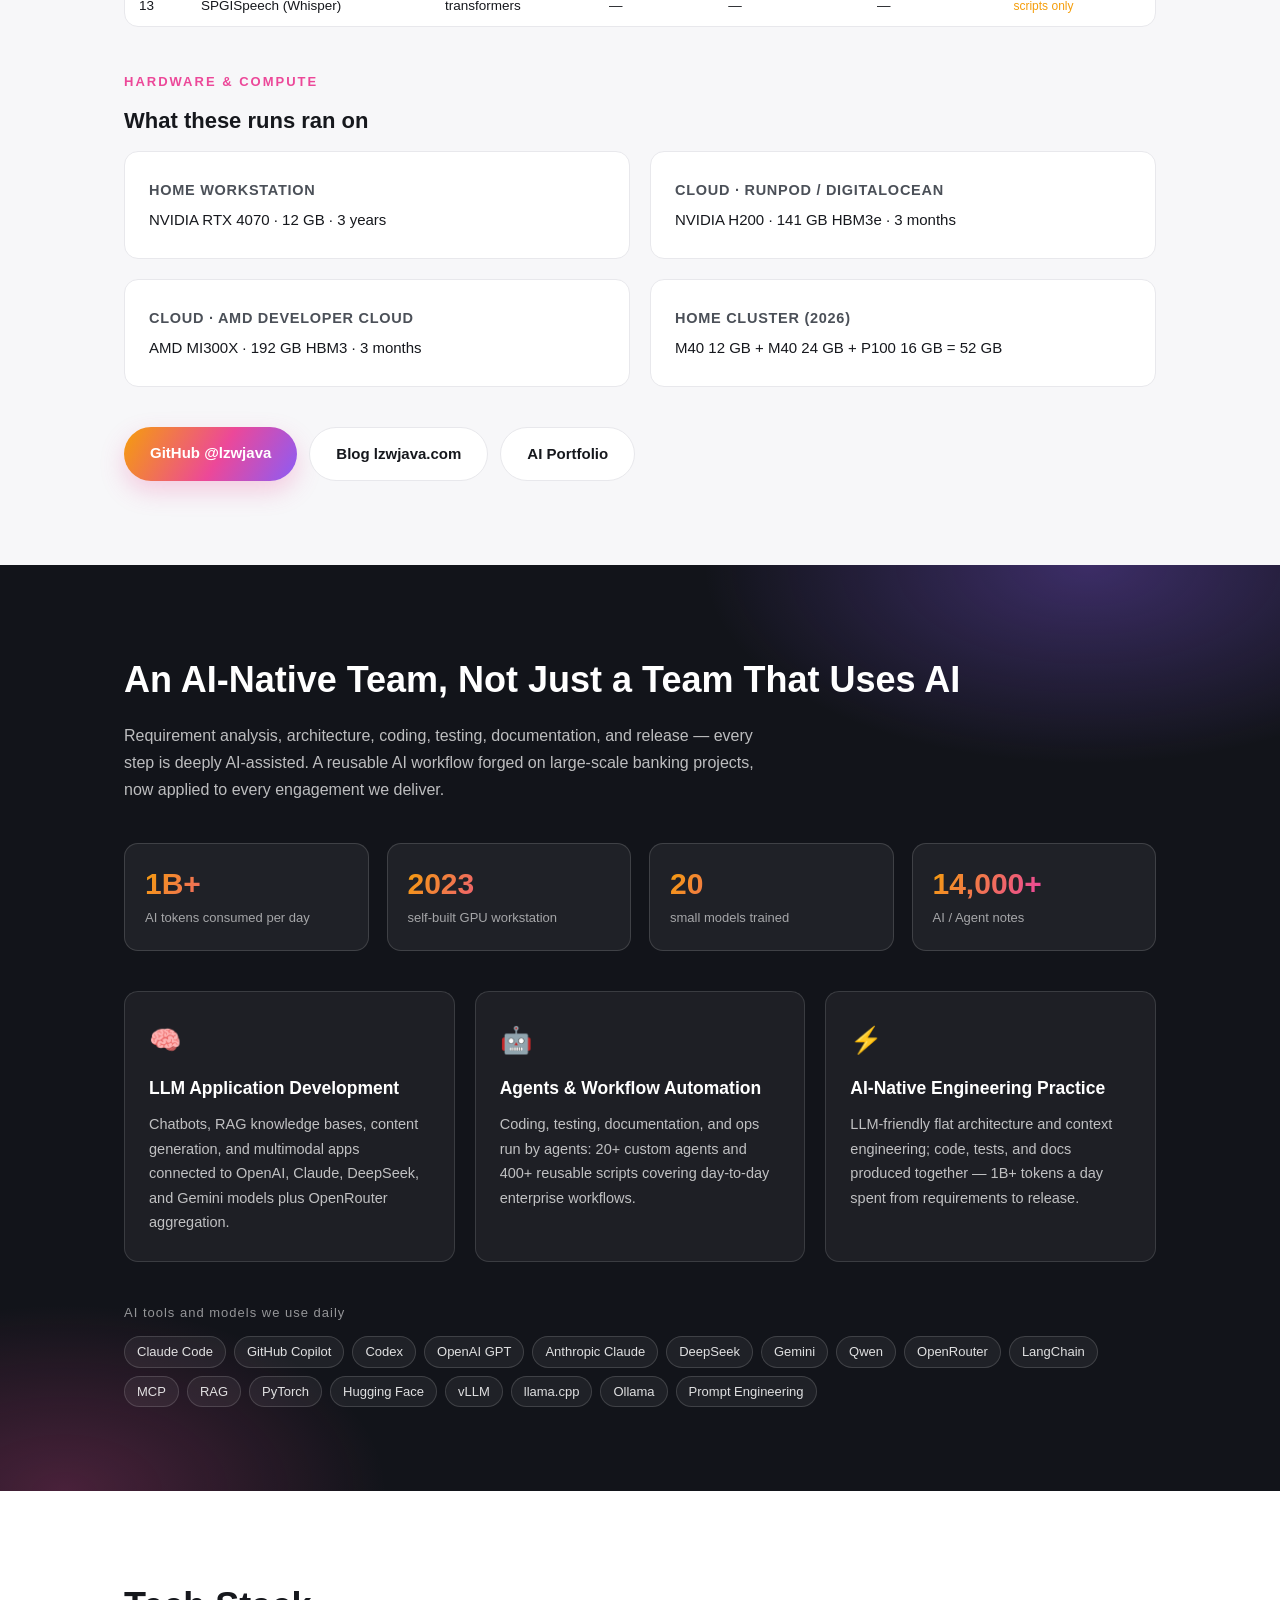
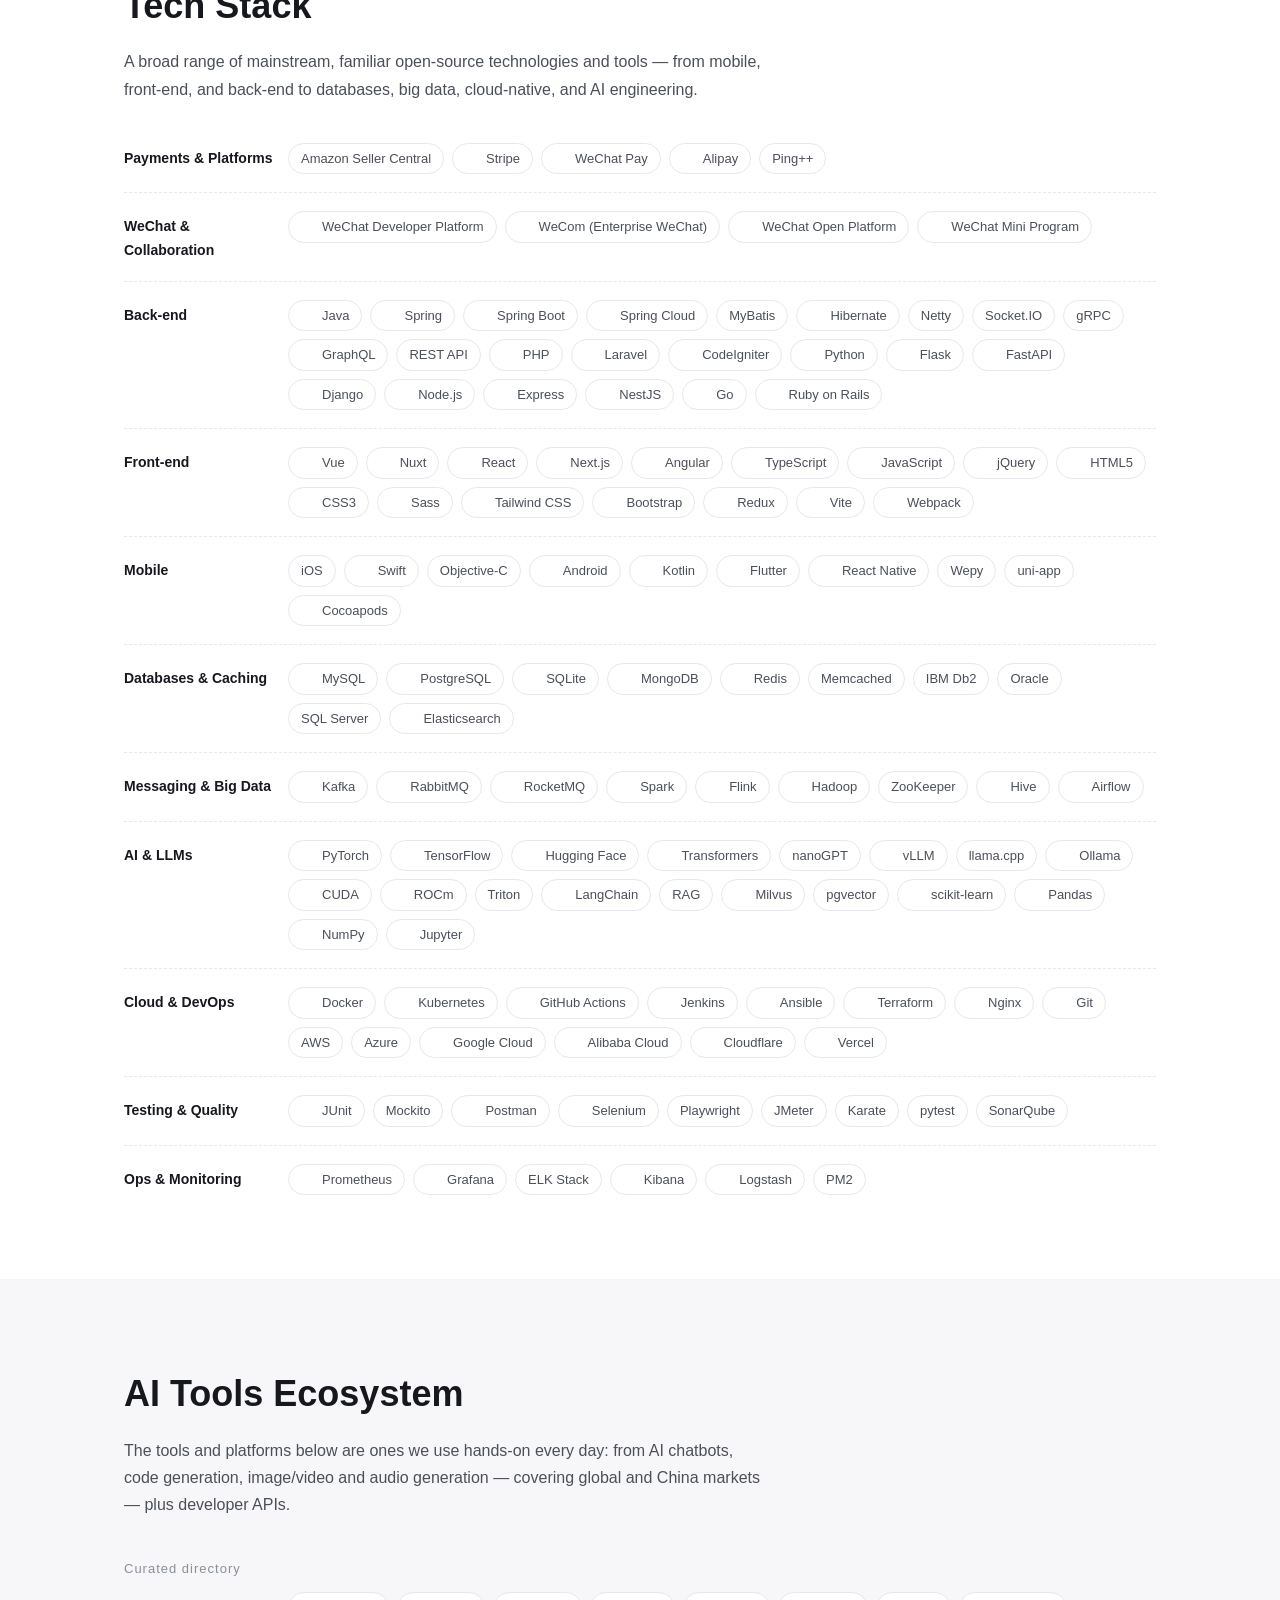
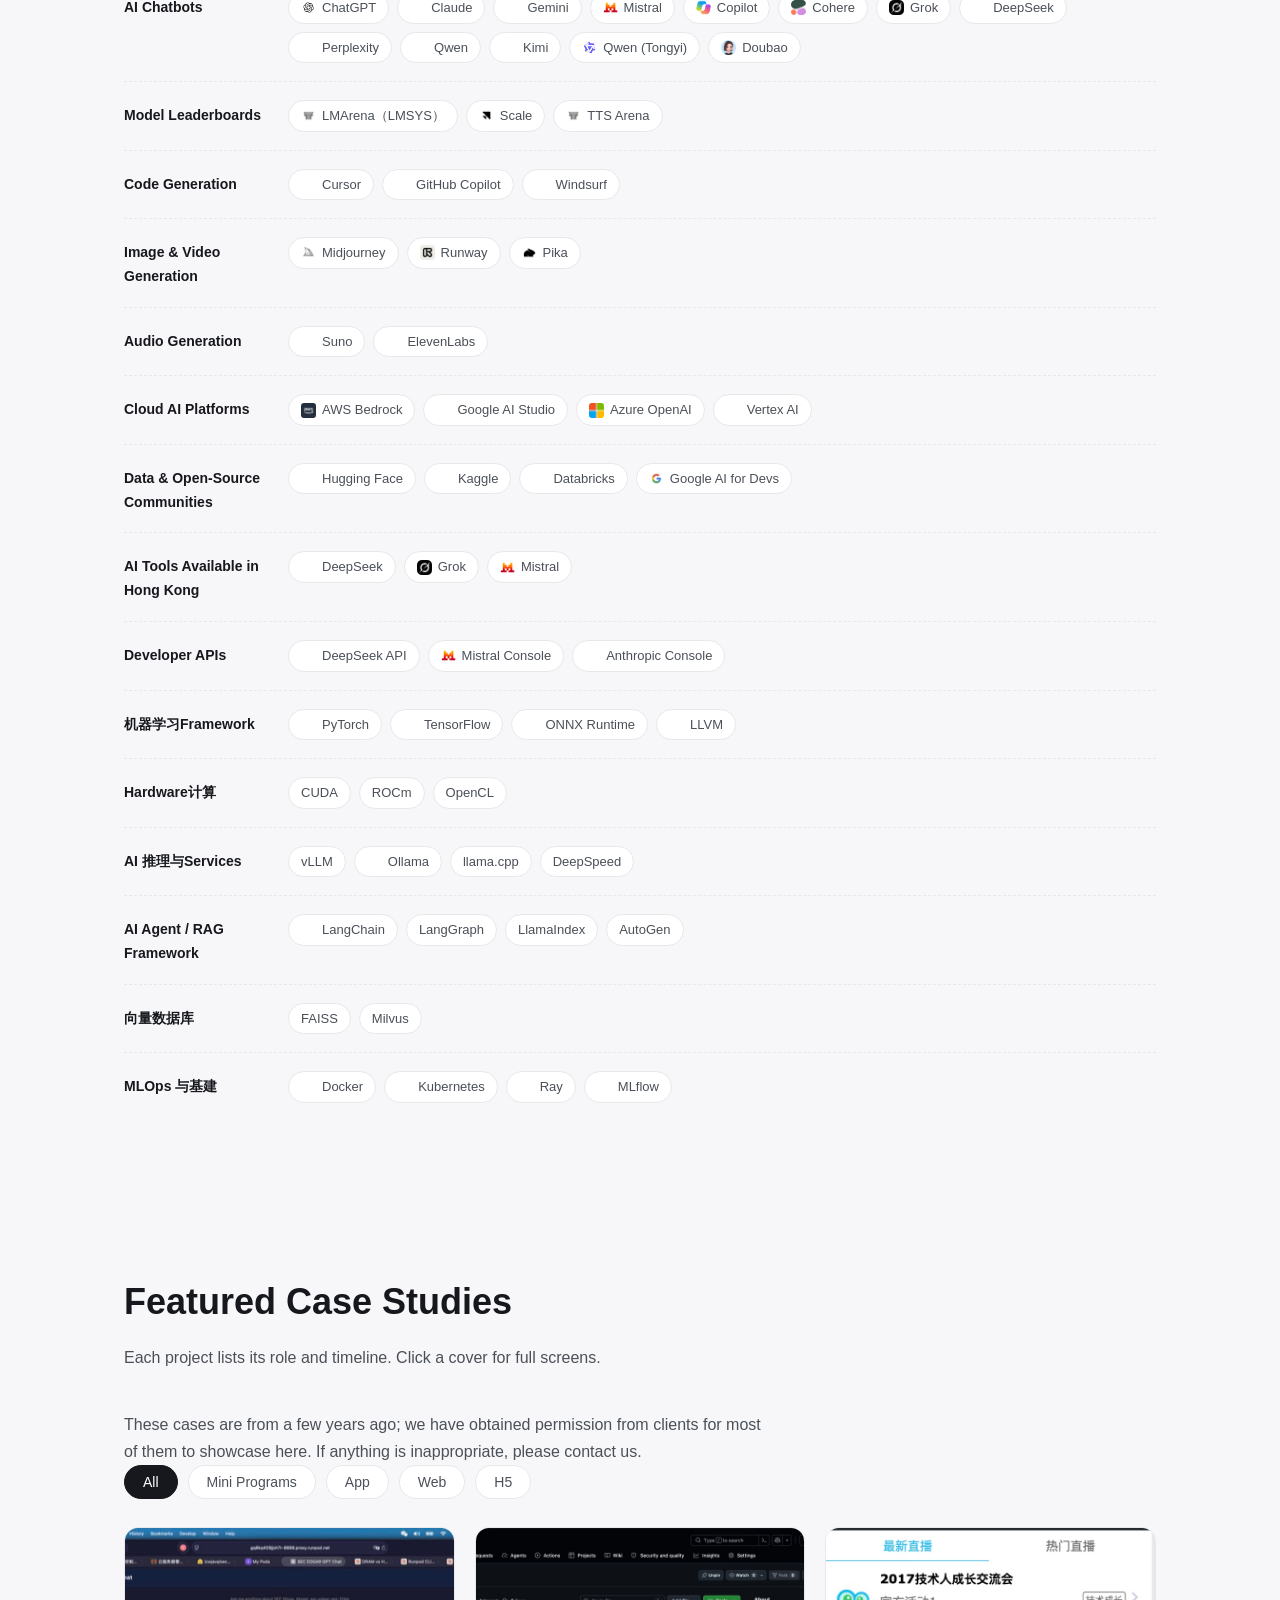
==== commit e6a671e9: "Hero: replace platform stats with LLM-trained-from-scratch stat" ====
--- a/index.html
+++ b/index.html
@@ -99,8 +99,8 @@
             <span class="stat__label">日均 AI tokens 消耗</span>
           </div>
           <div class="stat">
-            <span class="stat__num grad-text">4</span>
-            <span class="stat__label">全平台覆盖 iOS / Android / Web / 小程序</span>
+            <span class="stat__num grad-text">13 次</span>
+            <span class="stat__label">从零训练的小型大语言模型</span>
           </div>
         </div>
       </div>
@@ -1380,7 +1380,7 @@
     <section id="team" class="section">
       <div class="container">
         <h2 class="section__title">核心团队</h2>
-        <p class="section__subtitle">团队当前 6 人（含实习生），过往平均 10 人：前端、后端、iOS、Android、小程序工程师与 UI/UX 设计师。</p>
+        <p class="section__subtitle">团队当前 4 人（含实习生），过往平均 10 人：前端、后端、iOS、Android、小程序工程师与 UI/UX 设计师。</p>
 
         <div class="grid grid--2 team">
           <article class="card person">
@@ -1430,28 +1430,6 @@
             <a href="https://ruixiuzhang.com" target="_blank" rel="noopener">个人主页</a> ·
             <a href="https://github.com/Cerynitius" target="_blank" rel="noopener">GitHub</a> ·
             <a href="https://mp.weixin.qq.com/s/_1nlbviKQuJNGNyPw9qaqQ" target="_blank" rel="noopener">采访（10 万+）</a></p>
-          </article>
-          <article class="card person">
-            <div class="person__head">
-              <img class="person__avatar" src="images/hecong.jpg" alt="He Cong 头像" loading="lazy">
-              <div class="person__id">
-                <h3>He Cong</h3>
-                <p class="person__role">大四实习生 · 江西应用科技学院 · 智能科学与技术</p>
-              </div>
-            </div>
-            <p>江西应用科技学院智能科学与技术专业大四学生，主修数据结构、计算机网络、操作系统、数据库原理、编译原理、机器学习与深度学习等课程。<br>
-            实习中独立完成「AI 模拟面试助手」全栈研发（Vue3 + FastAPI + MySQL，接入 DeepSeek 大模型 API）与跨模态撮合引擎（46 项端到端测试全通过），掌握提示词工程与 Agent / RAG 范式；持人工智能训练师（三级）与 CET-4 证书。</p>
-          </article>
-          <article class="card person">
-            <div class="person__head">
-              <img class="person__avatar" src="images/raoyuan.jpg" alt="Raoyuan 头像" loading="lazy">
-              <div class="person__id">
-                <h3>Raoyuan</h3>
-                <p class="person__role">大四实习生 · 江西应用科技学院 · 智能科学与技术</p>
-              </div>
-            </div>
-            <p>2023.09–2027.06 就读于江西应用科技学院智能科学与技术专业（本科），主修 Python、数据结构、MySQL、机器学习、深度学习等课程。<br>
-            2026.08–2026.10 参与「AI 模拟面试助手」后端研发：设计 MySQL 业务数据模型，开发 20+ FastAPI 接口并与 Vue3 联调，设计可插拔 AI Provider 抽象层（在线与离线引擎自动降级）。持人工智能训练师（高级）证书。</p>
           </article>
           <article class="card person">
             <div class="person__head">
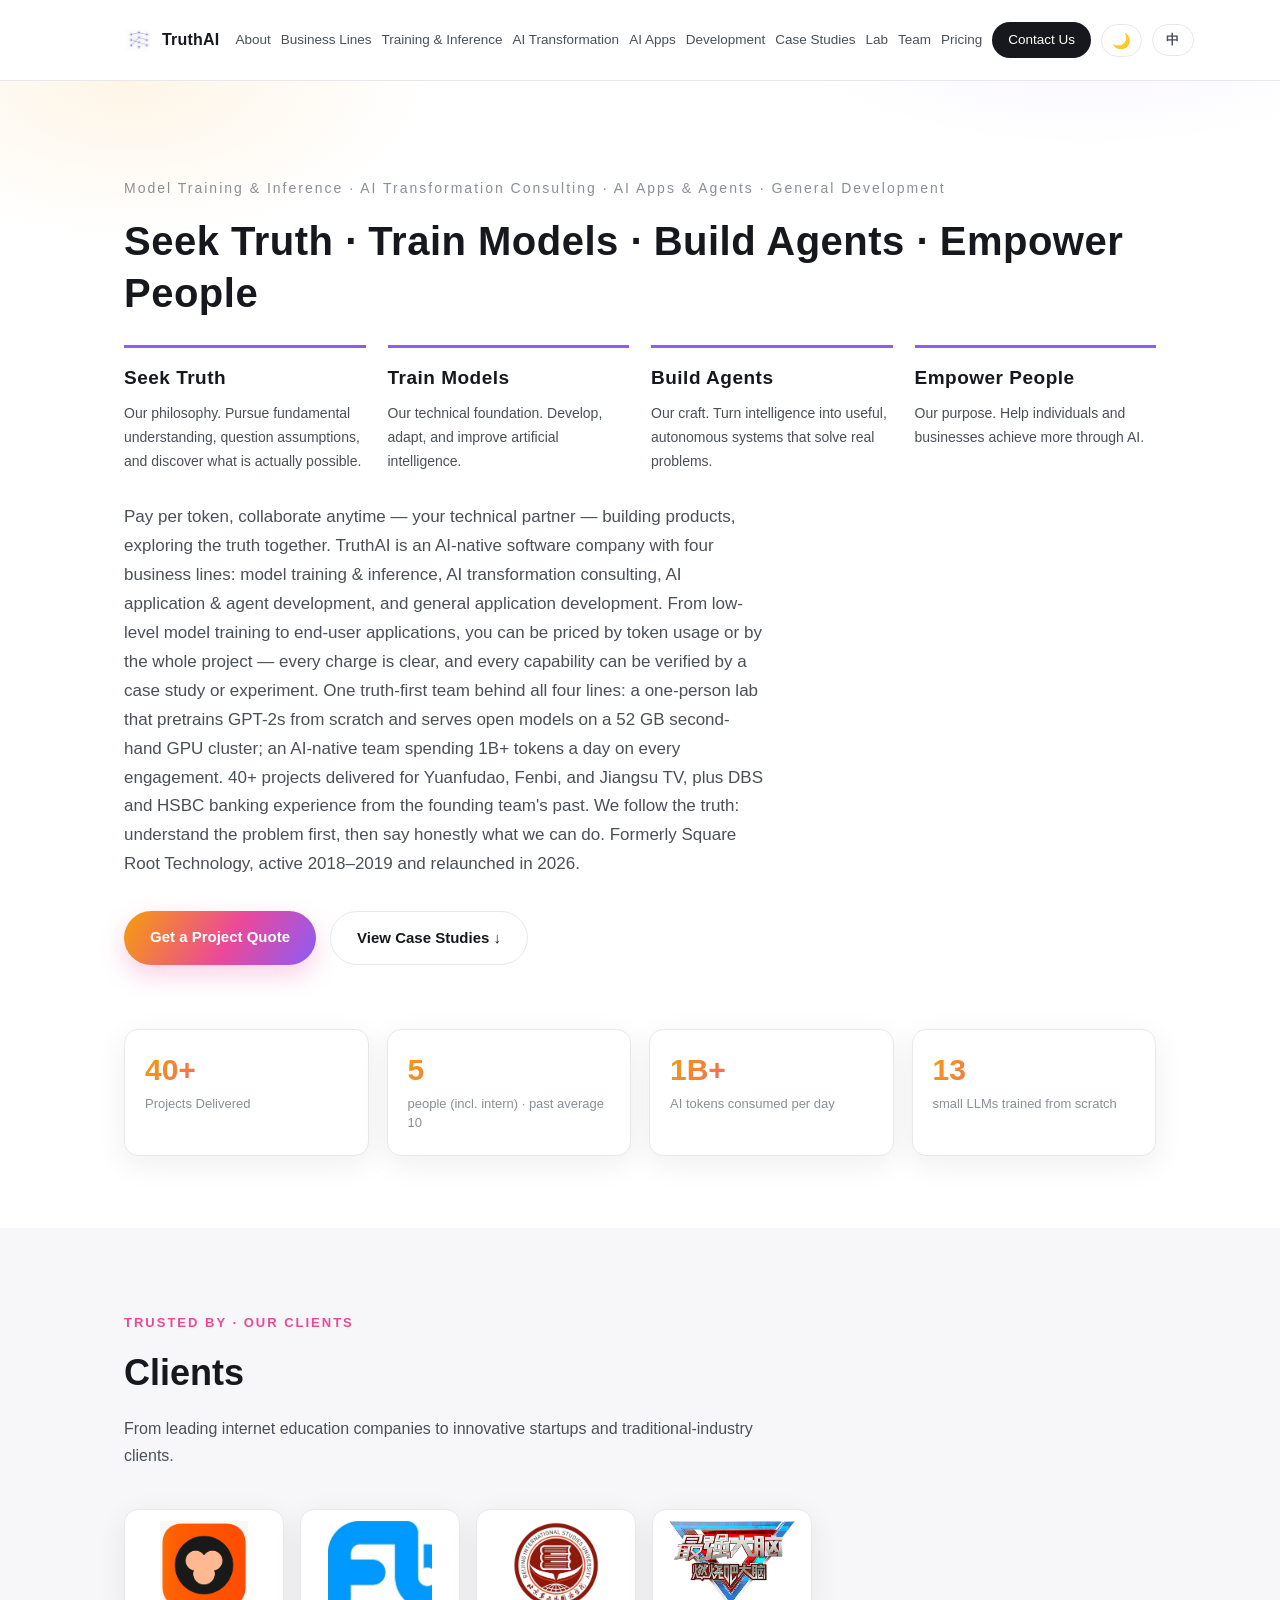
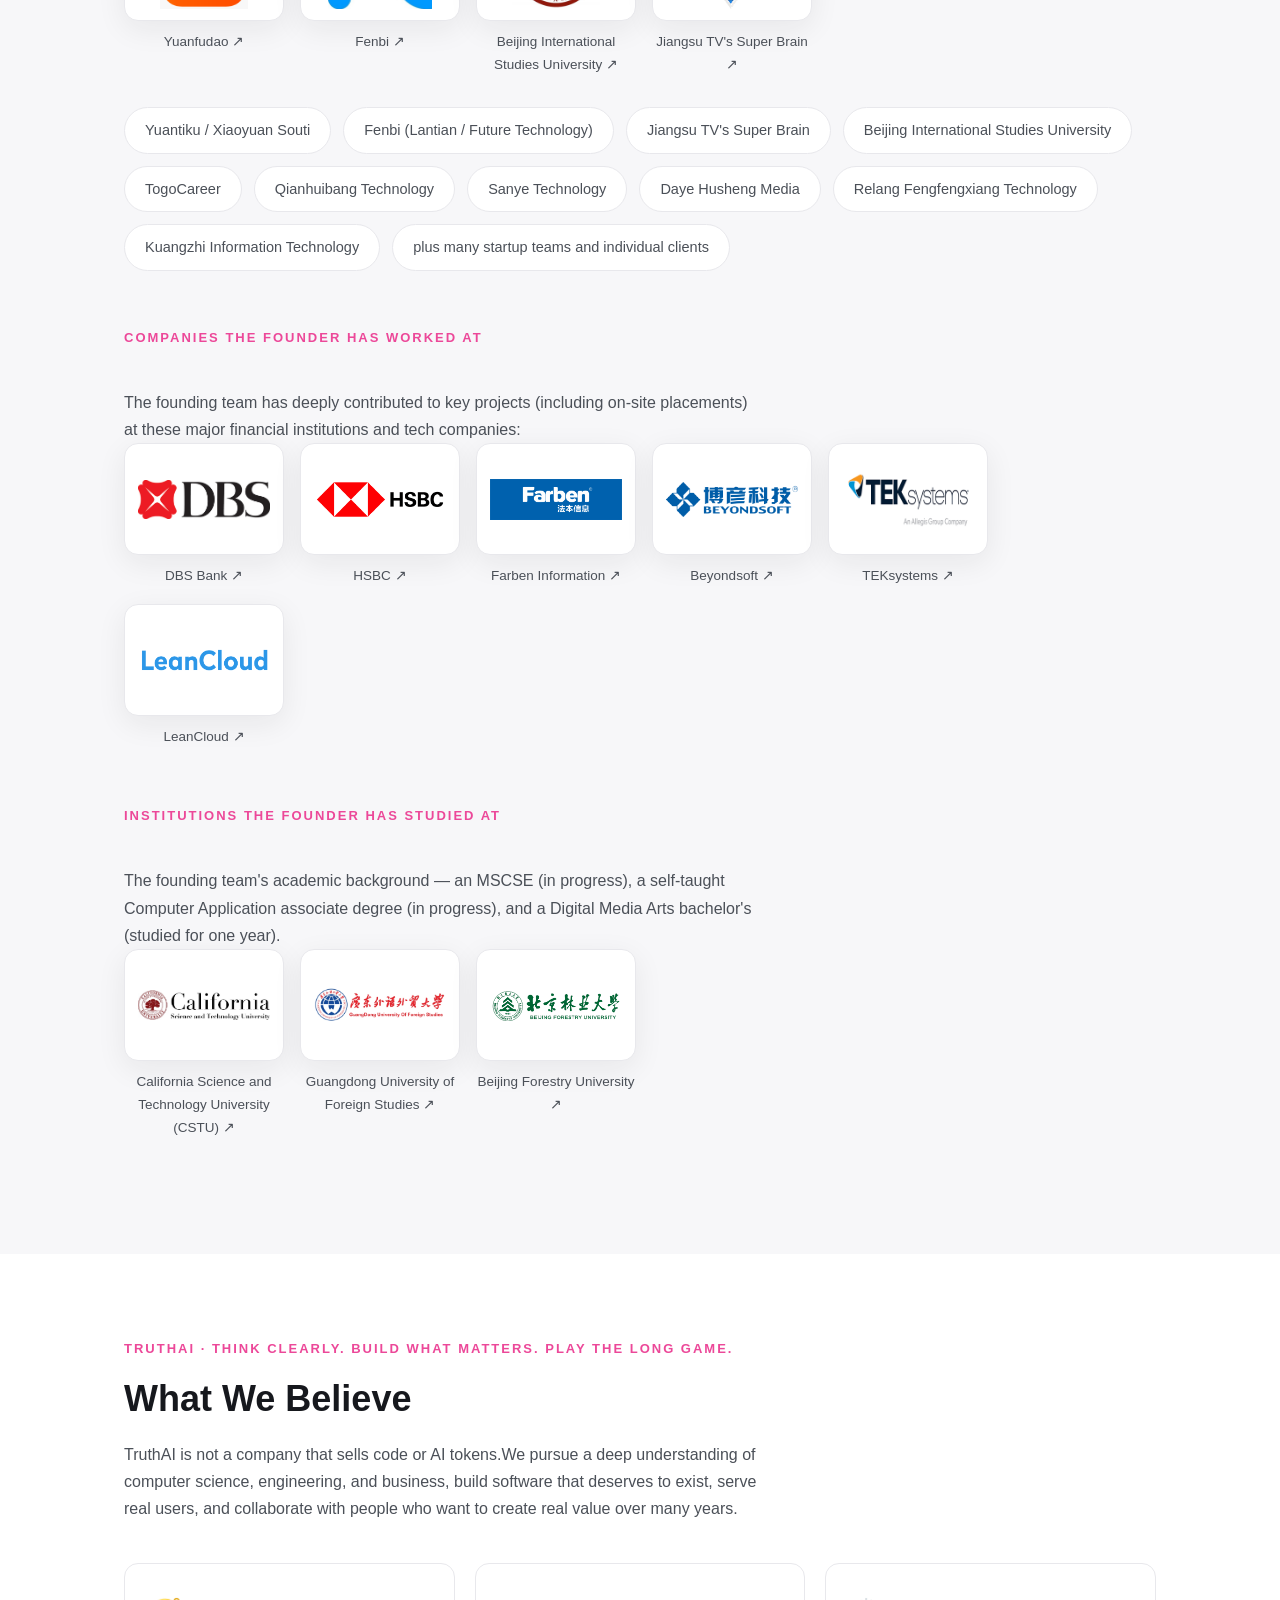
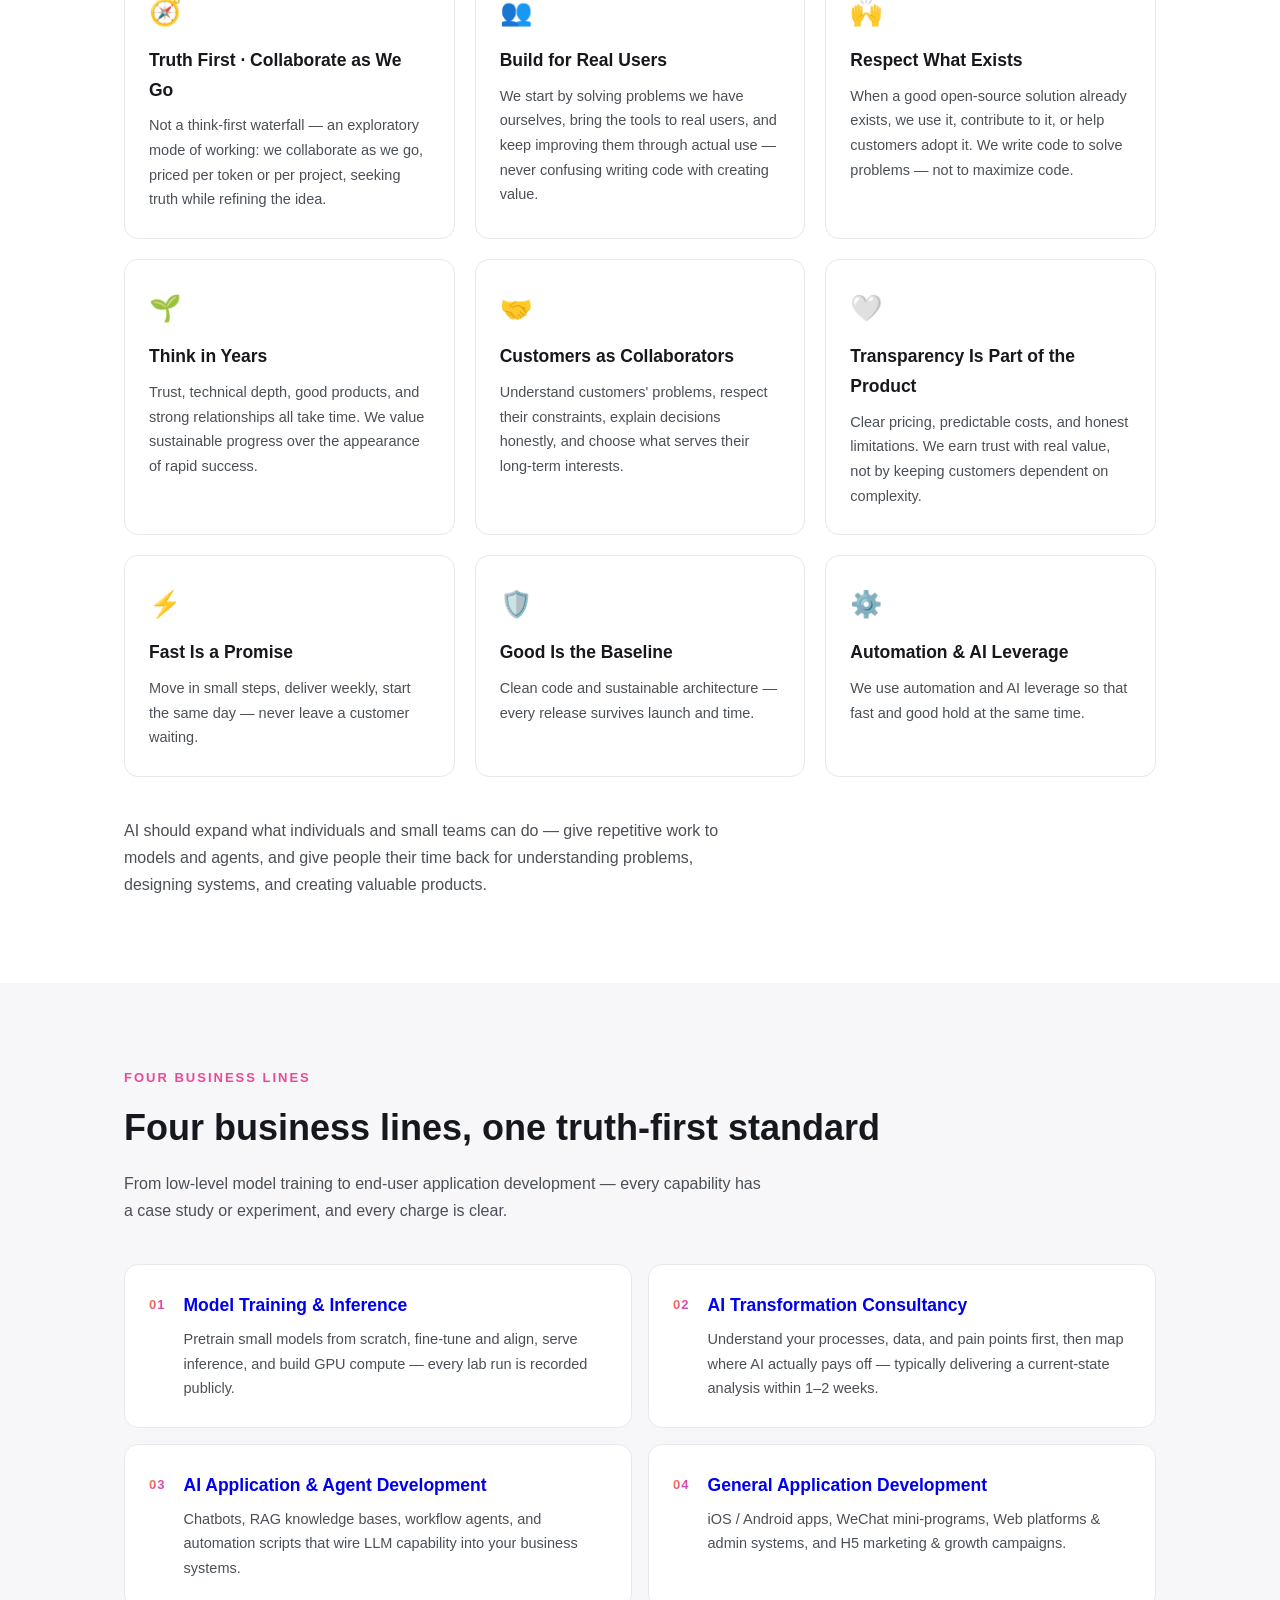
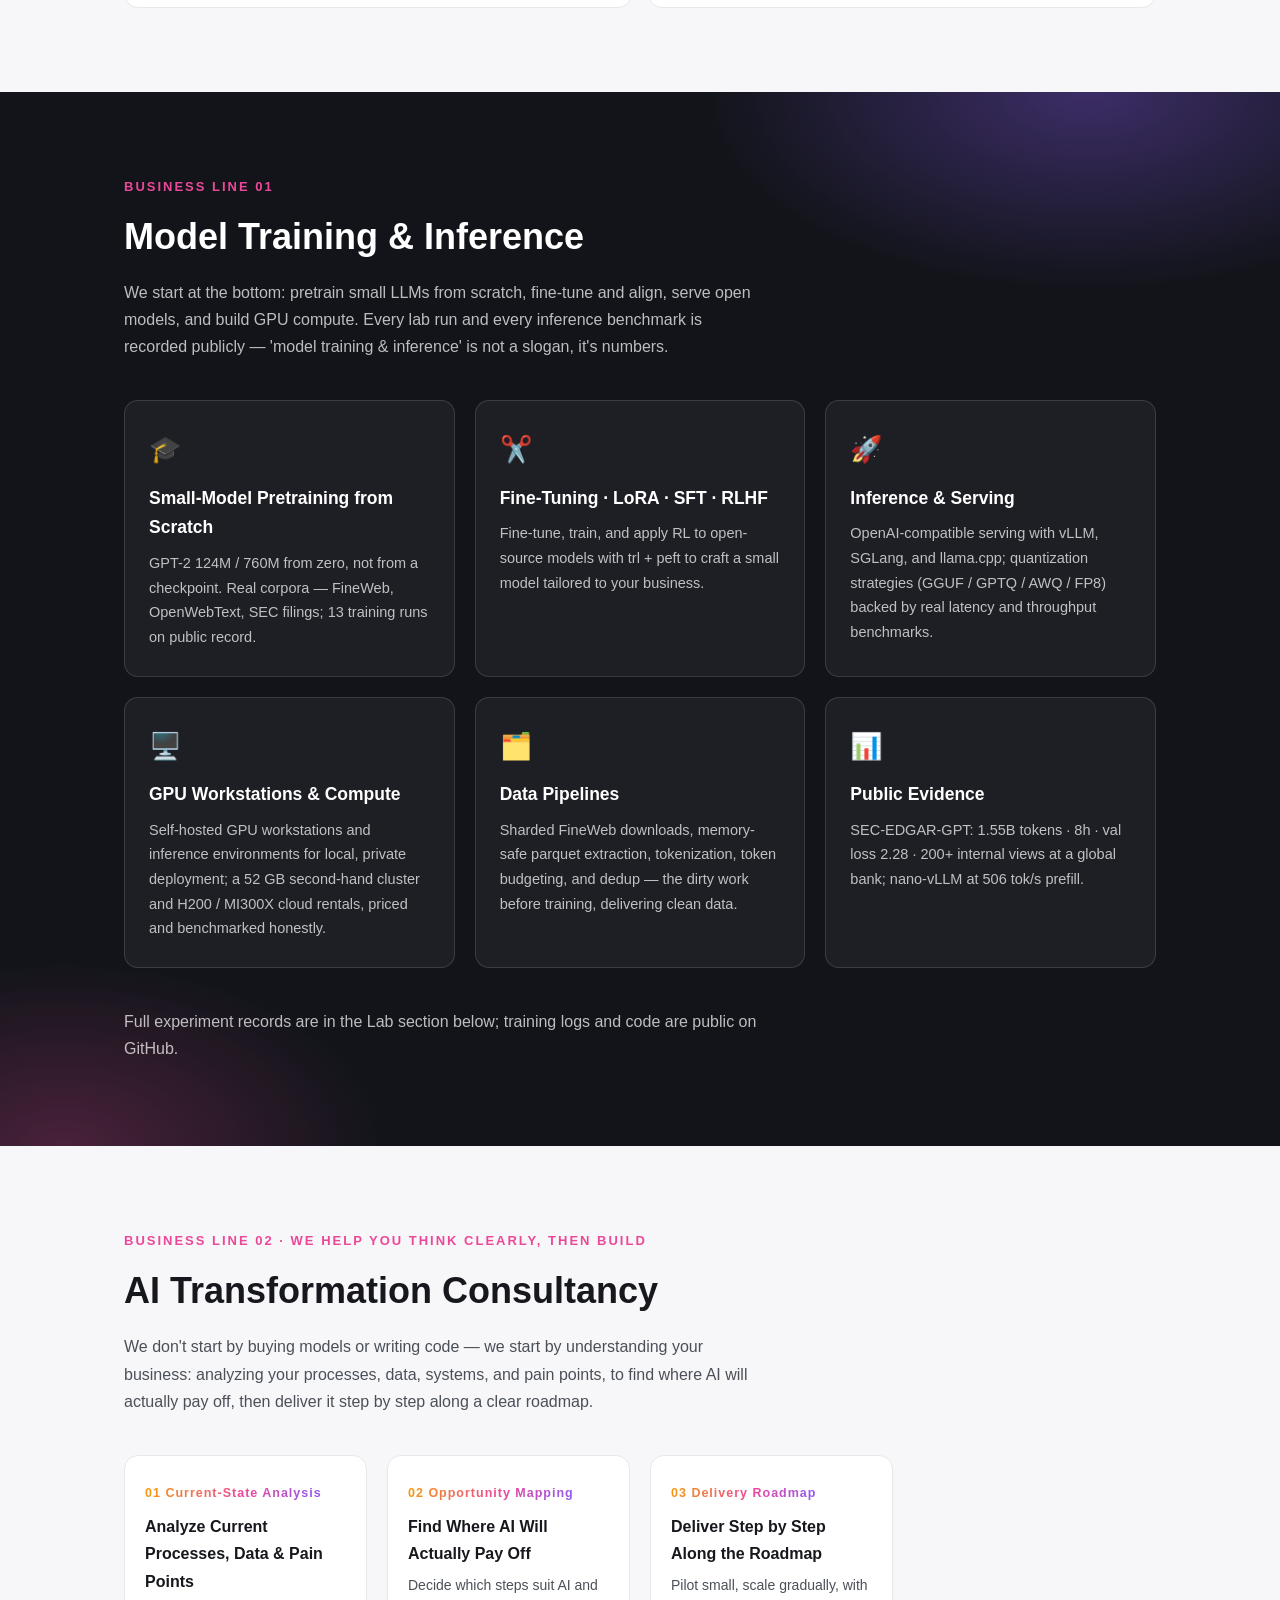
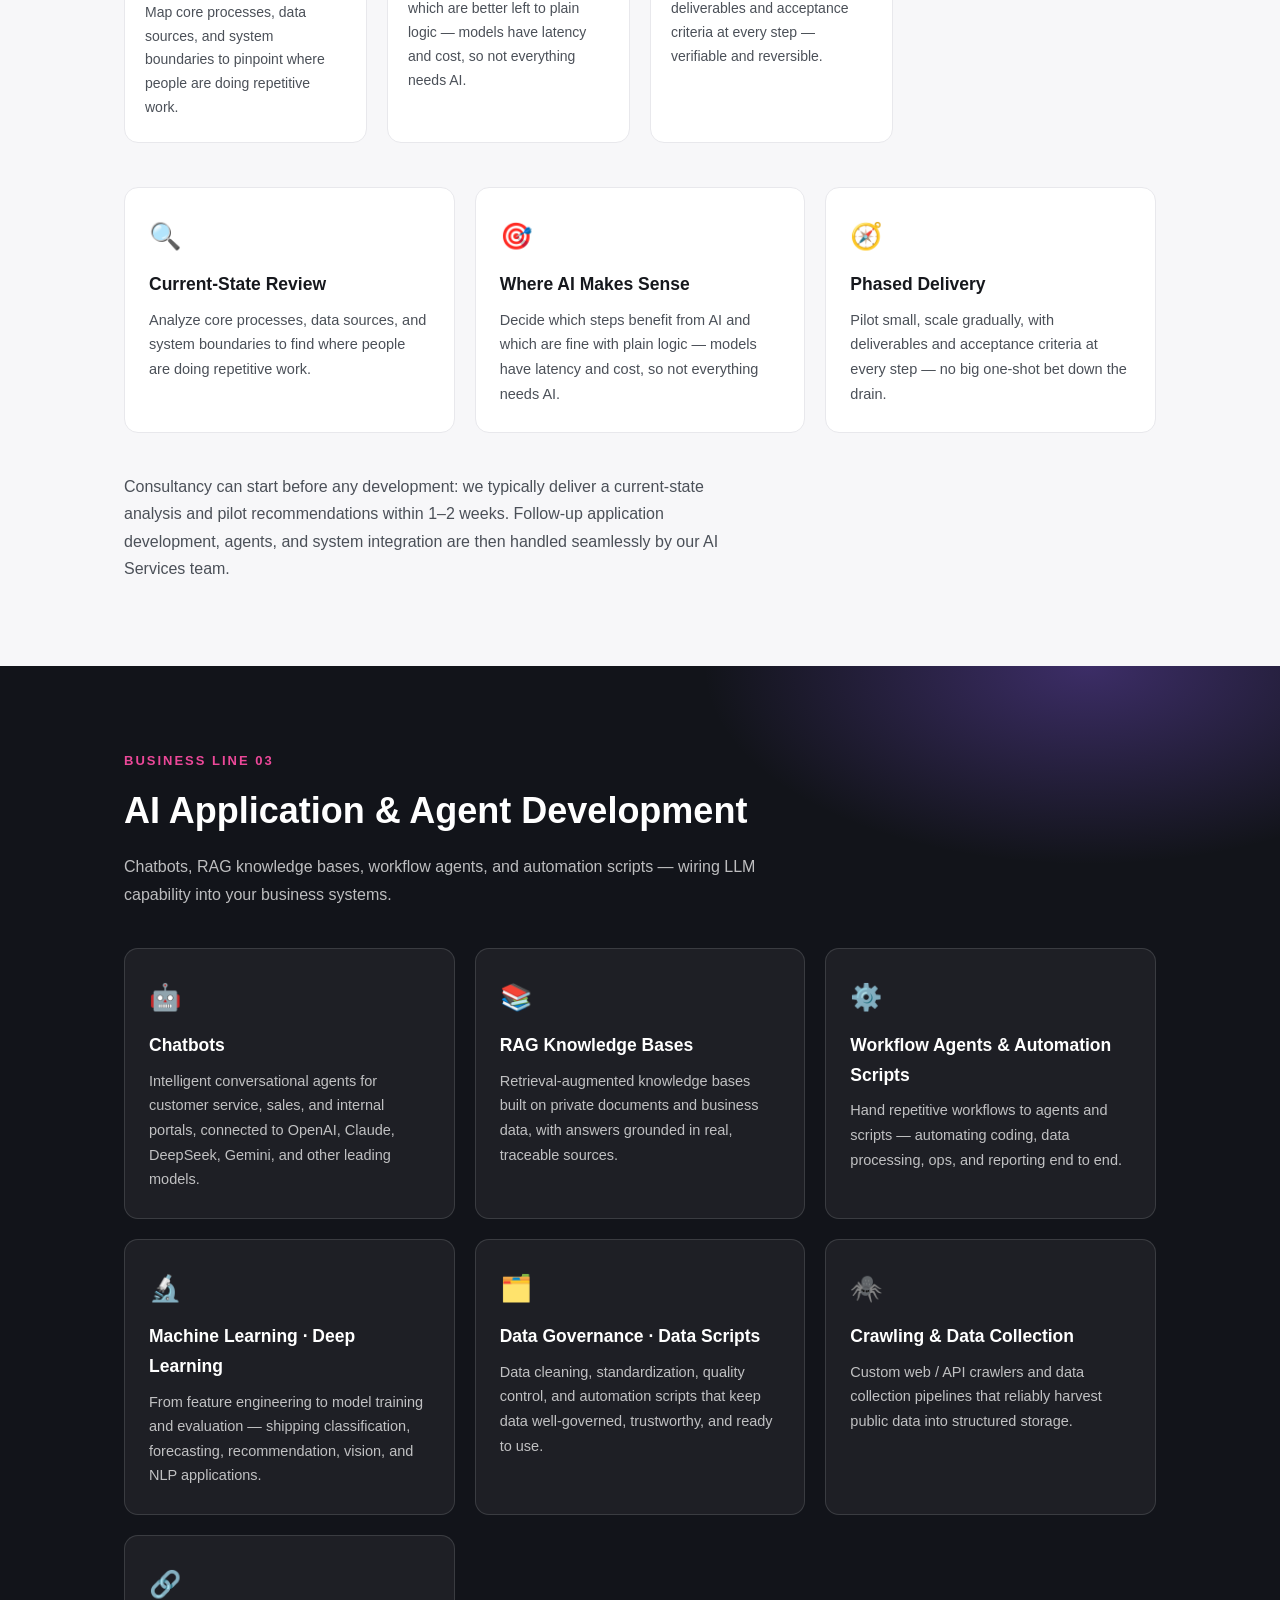
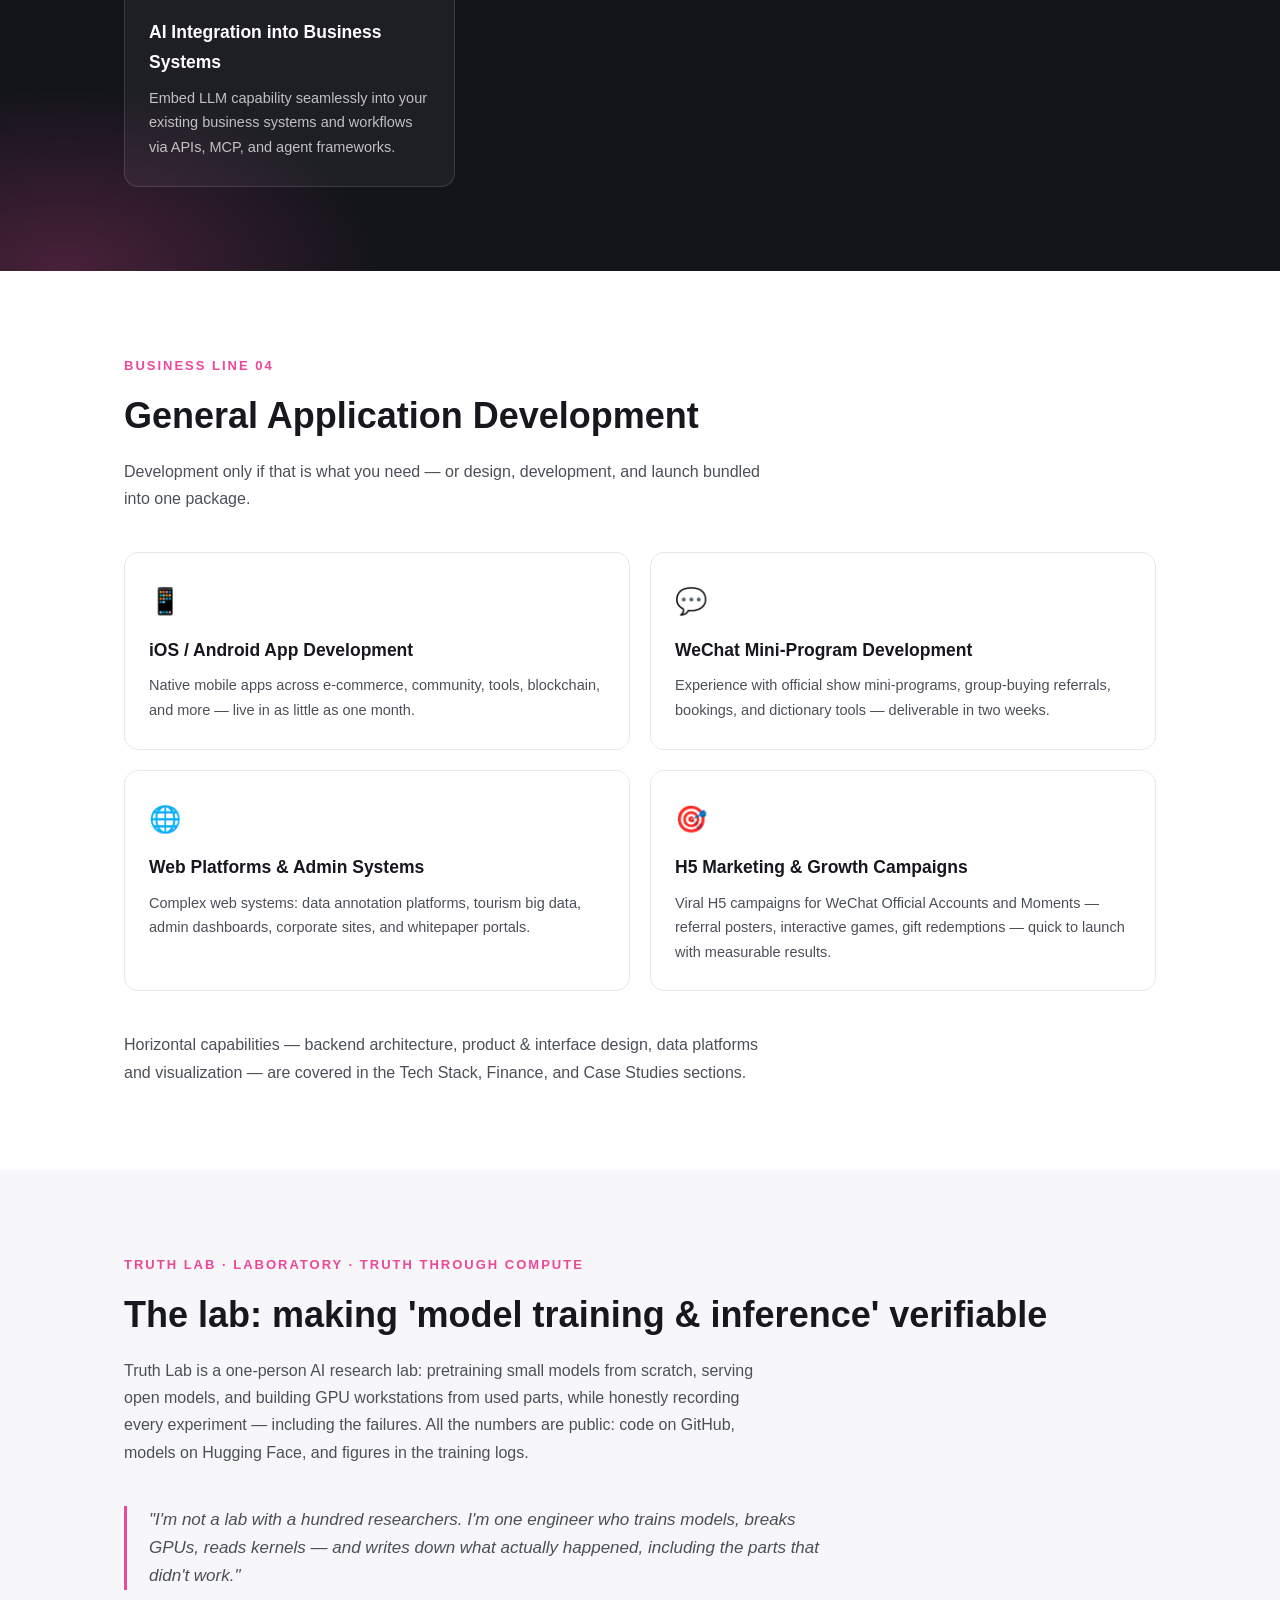
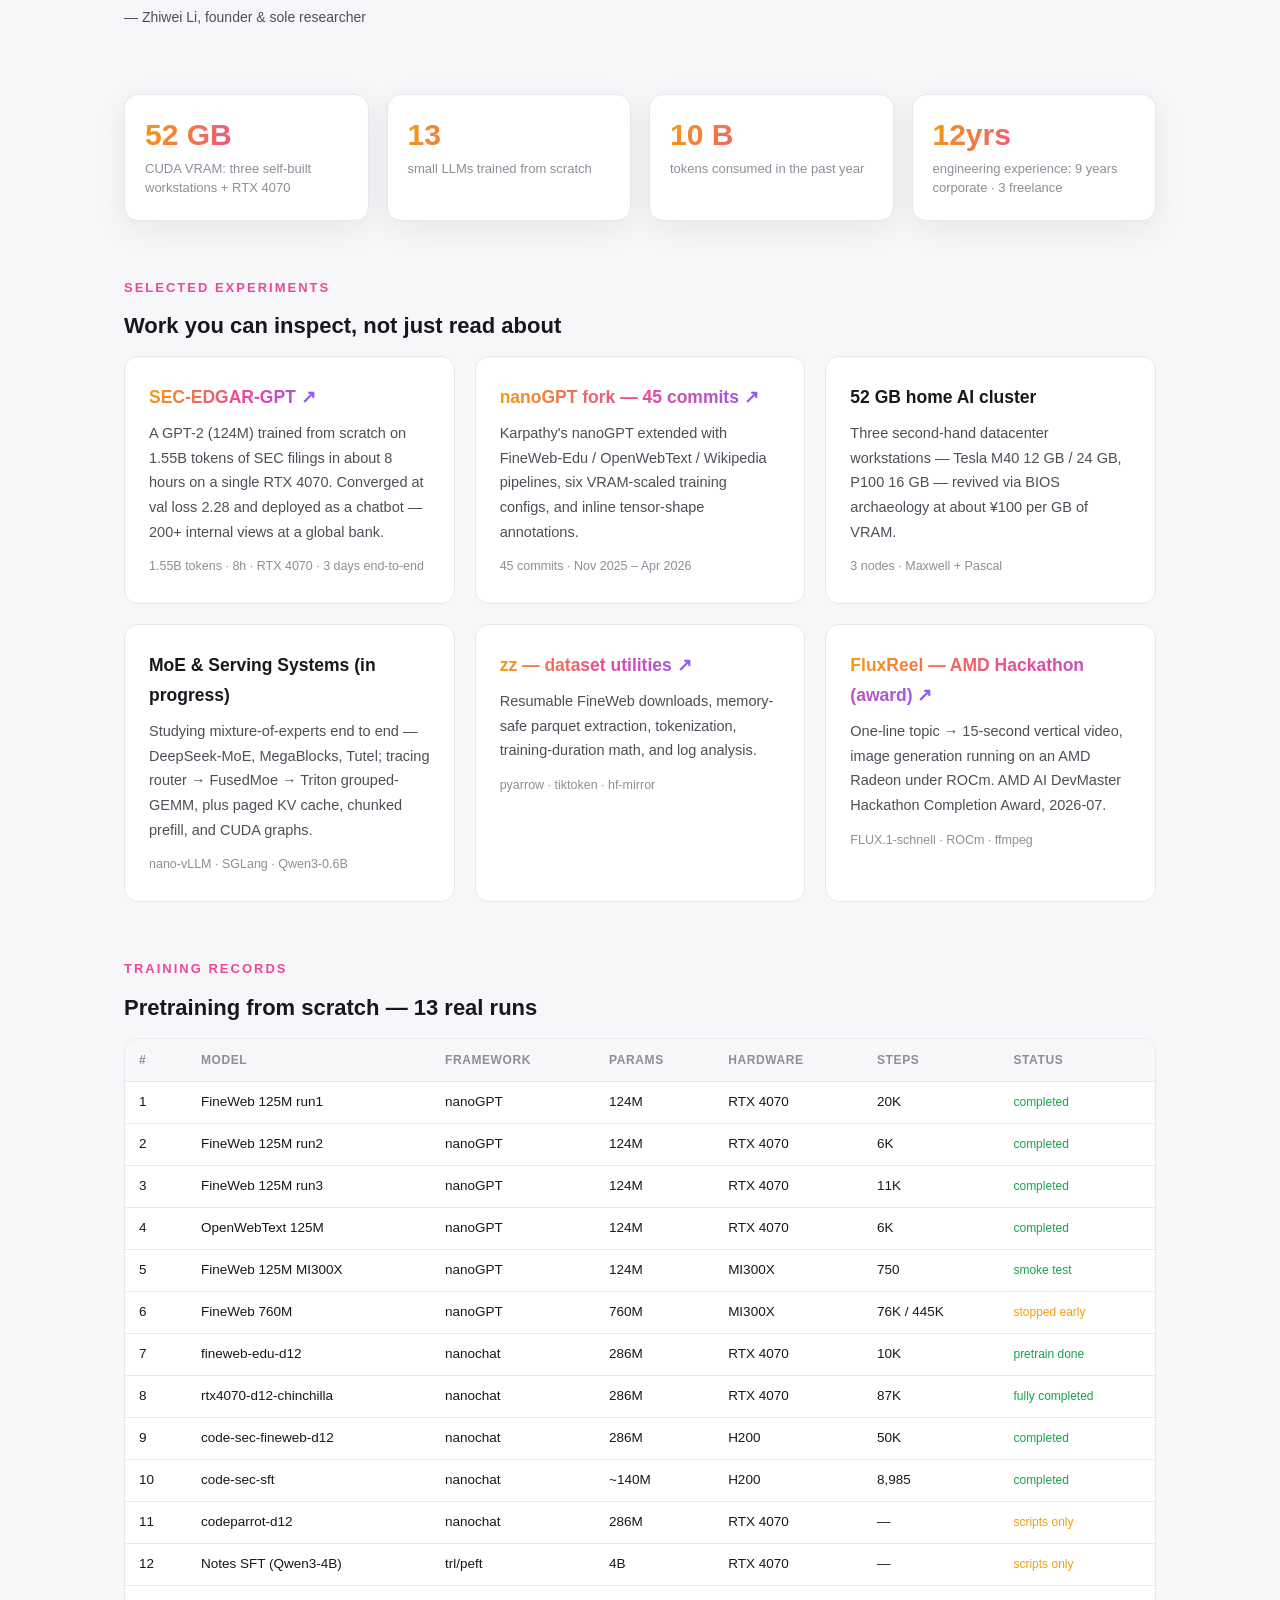
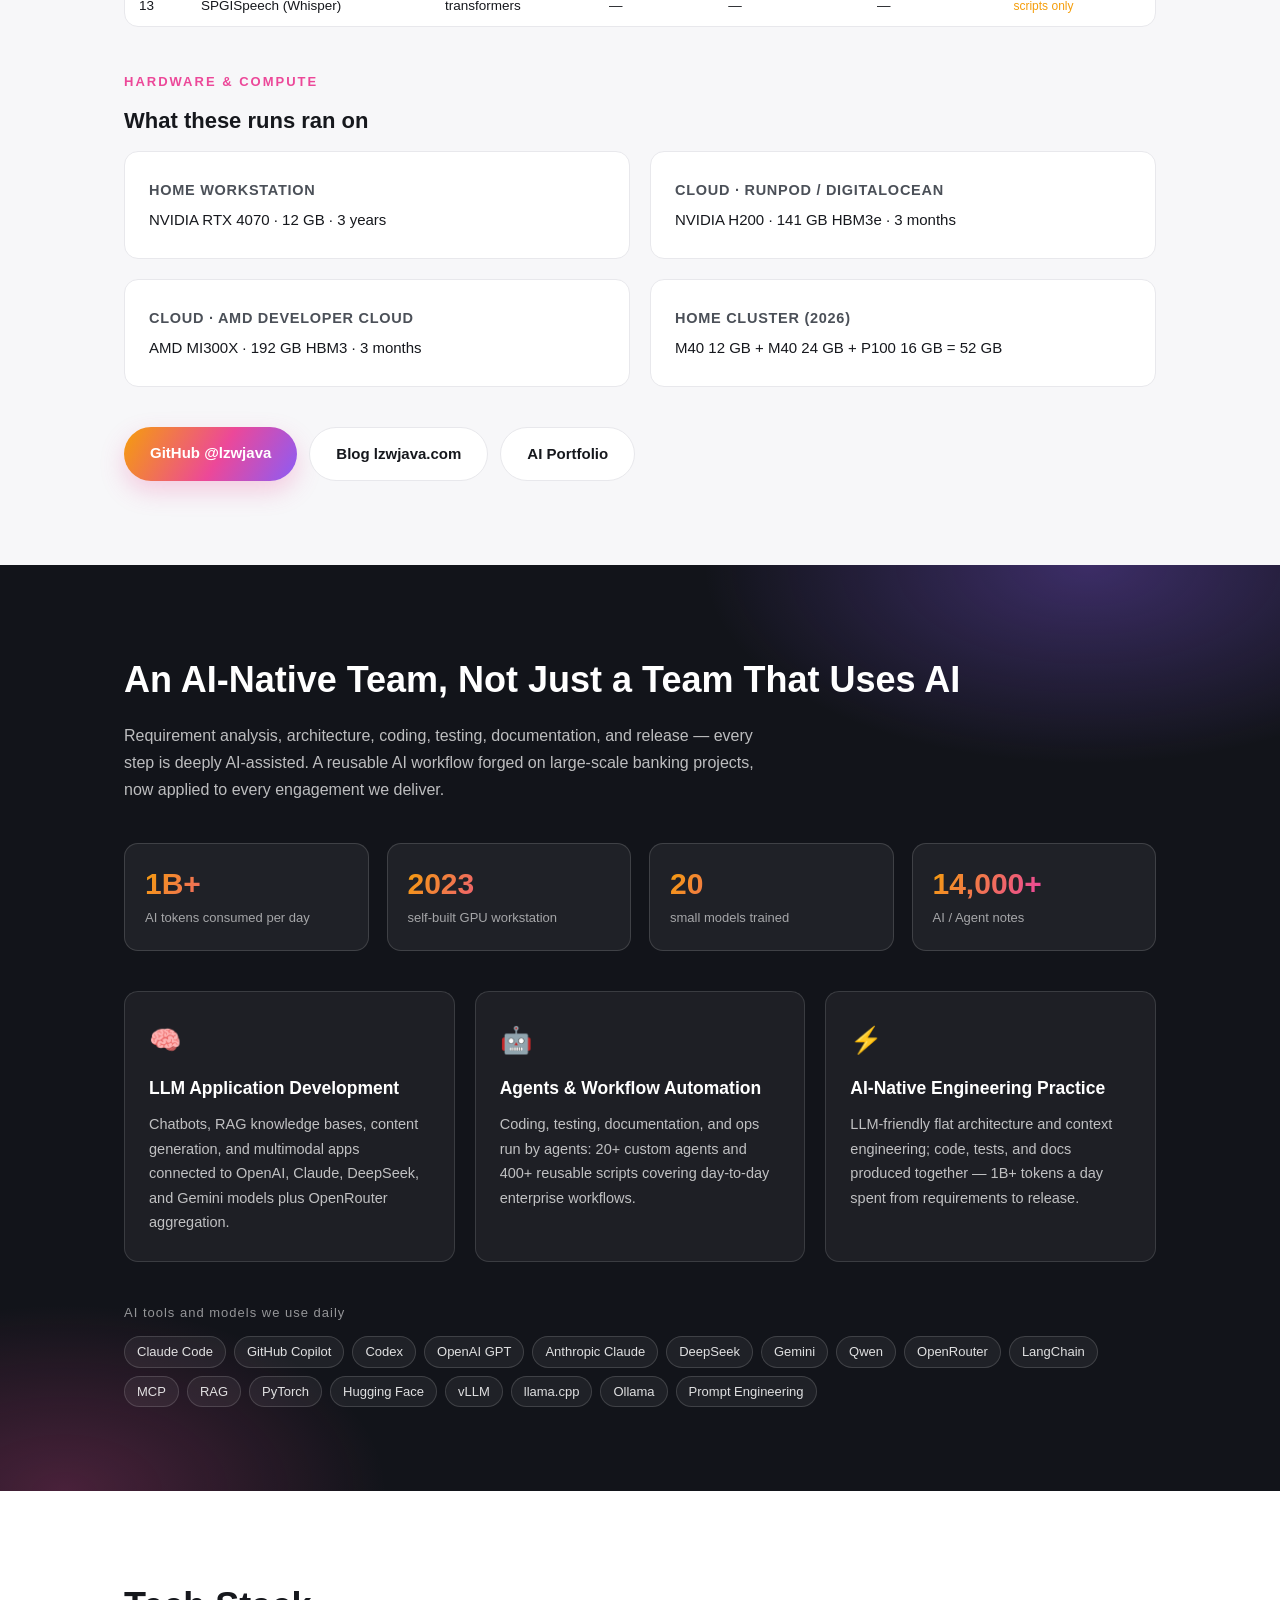
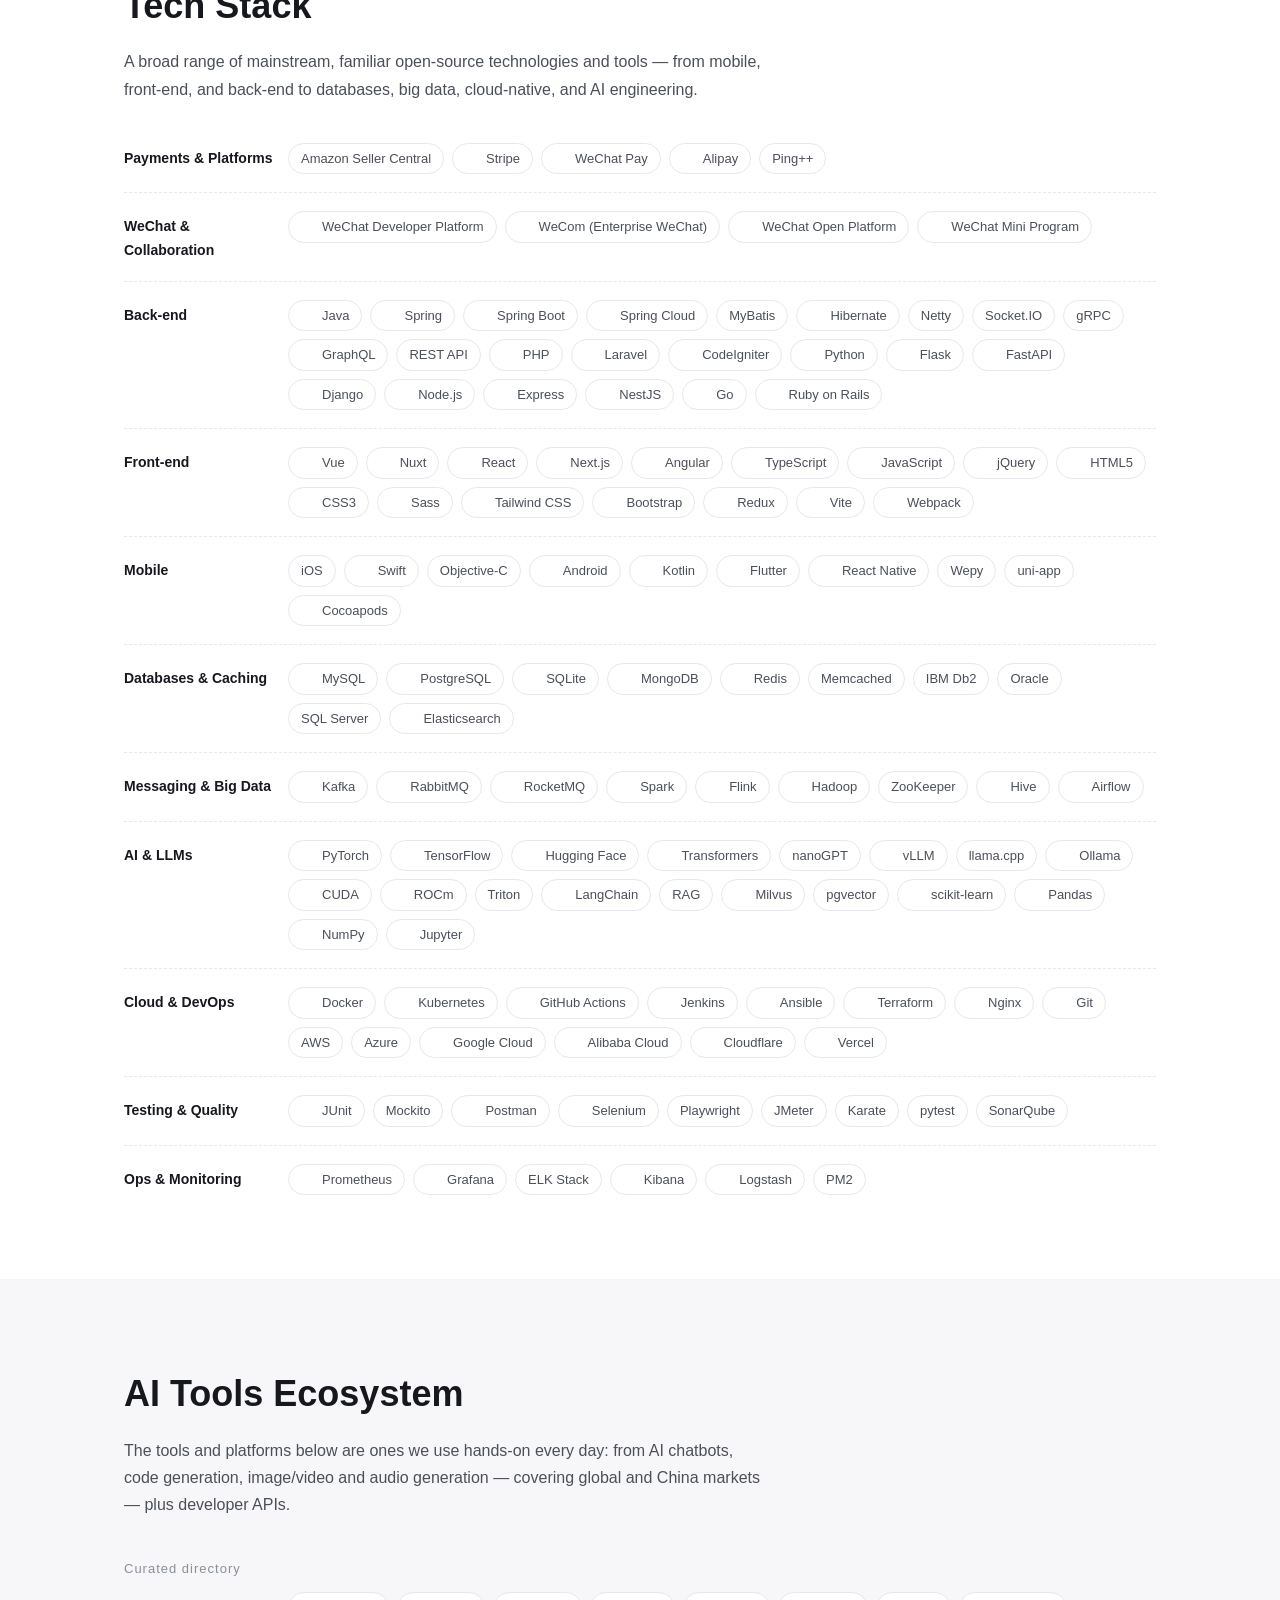
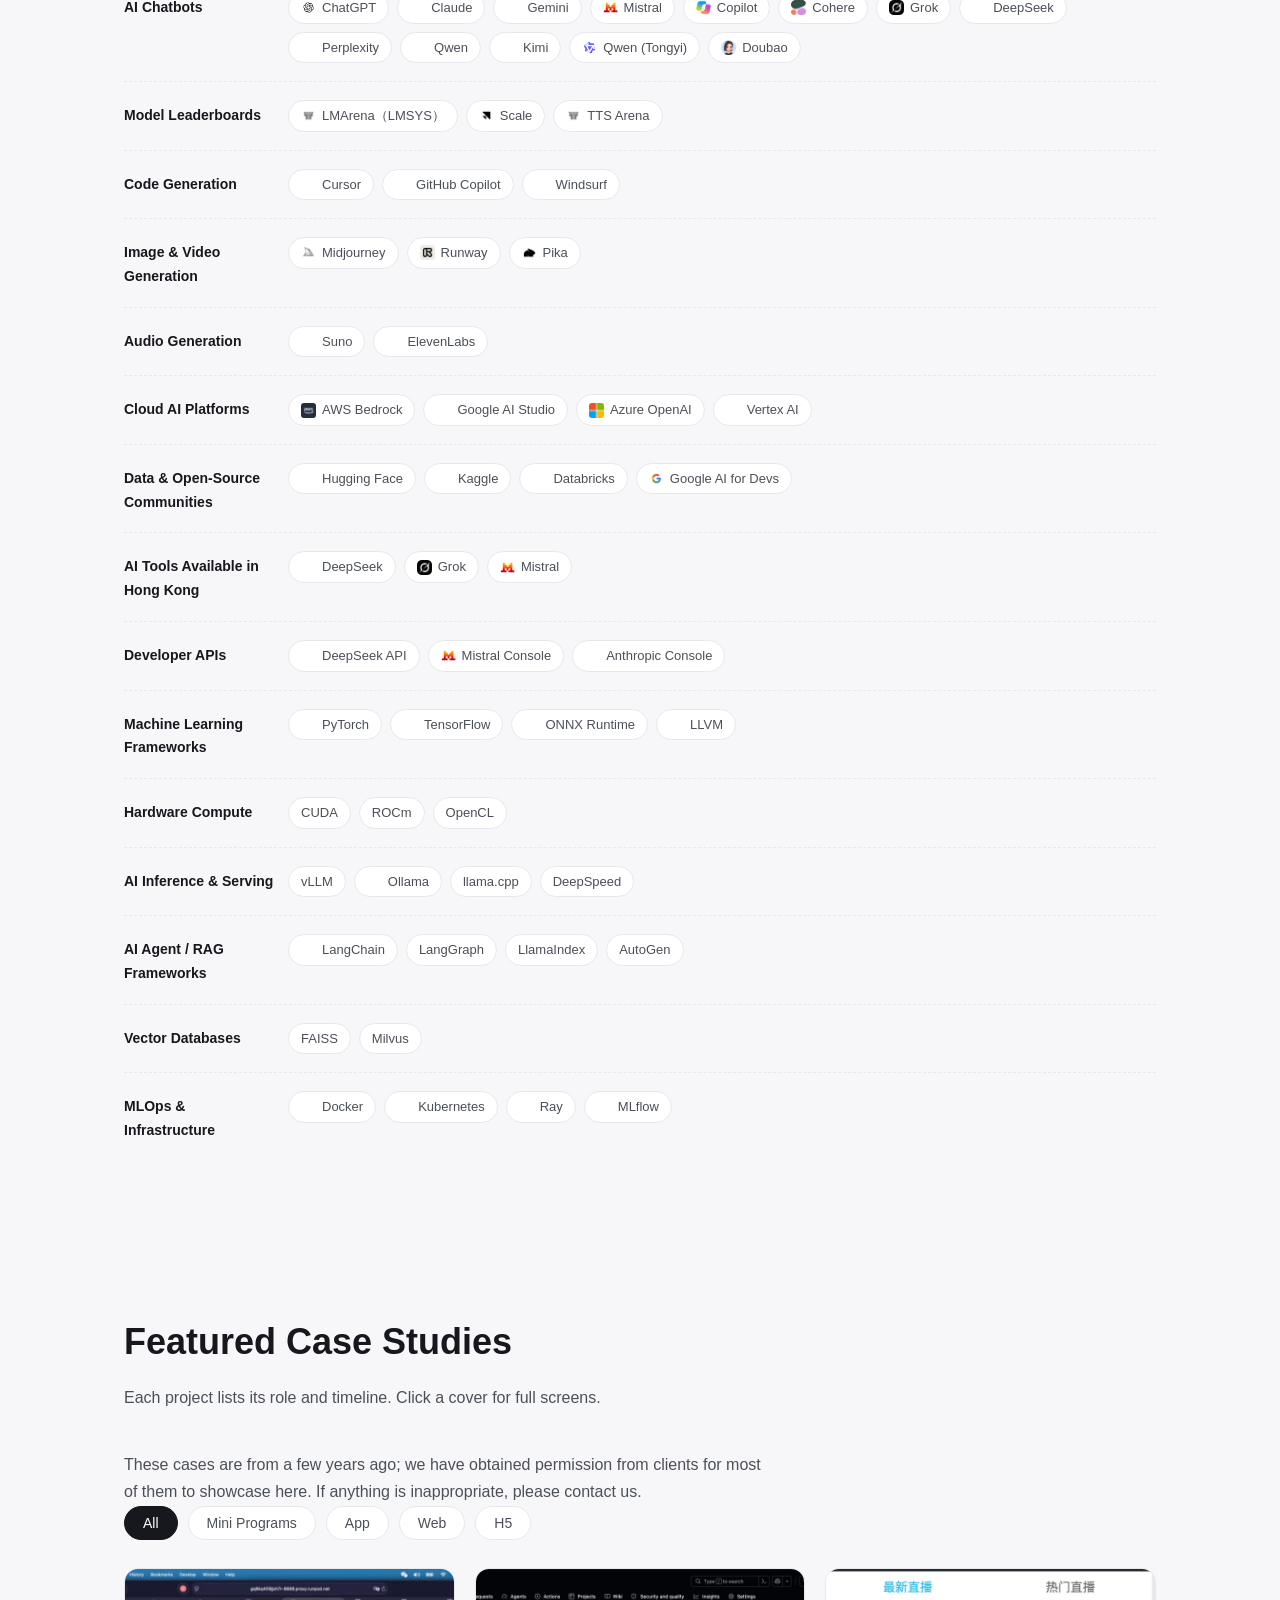
==== commit e9a78c99: "Footer: add Hong Kong Zhiwei DeepCompute Technology Limited entity" ====
--- a/index.html
+++ b/index.html
@@ -1391,7 +1391,7 @@
                 <p class="person__role">创始人 / CEO</p>
               </div>
             </div>
-            <p>负责技术开发与架构、商务合作与重点项目管理。趣直播创始人，前 LeanCloud 工程师；曾参与星展银行 DBS、汇丰银行金融系统项目，12 年行业经验。AI 实践：从零预训练 GPT-2、搭建 52 GB 二手 GPU 集群、完成 10B token 的 SEC-EDGAR-GPT 训练。<br>
+            <p>负责技术开发与架构、商务合作与重点项目管理。趣直播创始人，前 LeanCloud 工程师；曾参与星展银行 DBS、汇丰银行金融系统项目，12 年行业经验；雅思 6.5，阅读 8.5。AI 实践：从零预训练 GPT-2、搭建 52 GB 二手 GPU 集群、完成 10B token 的 SEC-EDGAR-GPT 训练。<br>
             <a href="https://lzwjava.com" target="_blank" rel="noopener">博客</a> ·
             <a href="https://github.com/lzwjava" target="_blank" rel="noopener">GitHub</a> ·
             <a href="https://lzwjava.com/ai-portfolio-en" target="_blank" rel="noopener">AI 作品集</a></p>
@@ -1587,6 +1587,8 @@
       <p>© <span id="year">2026</span> 求真AI · 模型训练与推理 · AI 转型咨询 · AI 应用与智能体 · 一般应用开发</p>
       <p class="footer__company">广州智维深算信息技术有限公司</p>
       <p class="footer__company">Guangzhou Zhiwei DeepCompute Information Technology Co.</p>
+      <p class="footer__company">香港智維深算科技有限公司</p>
+      <p class="footer__company">Hong Kong Zhiwei DeepCompute Technology Limited</p>
     </div>
   </footer>
 
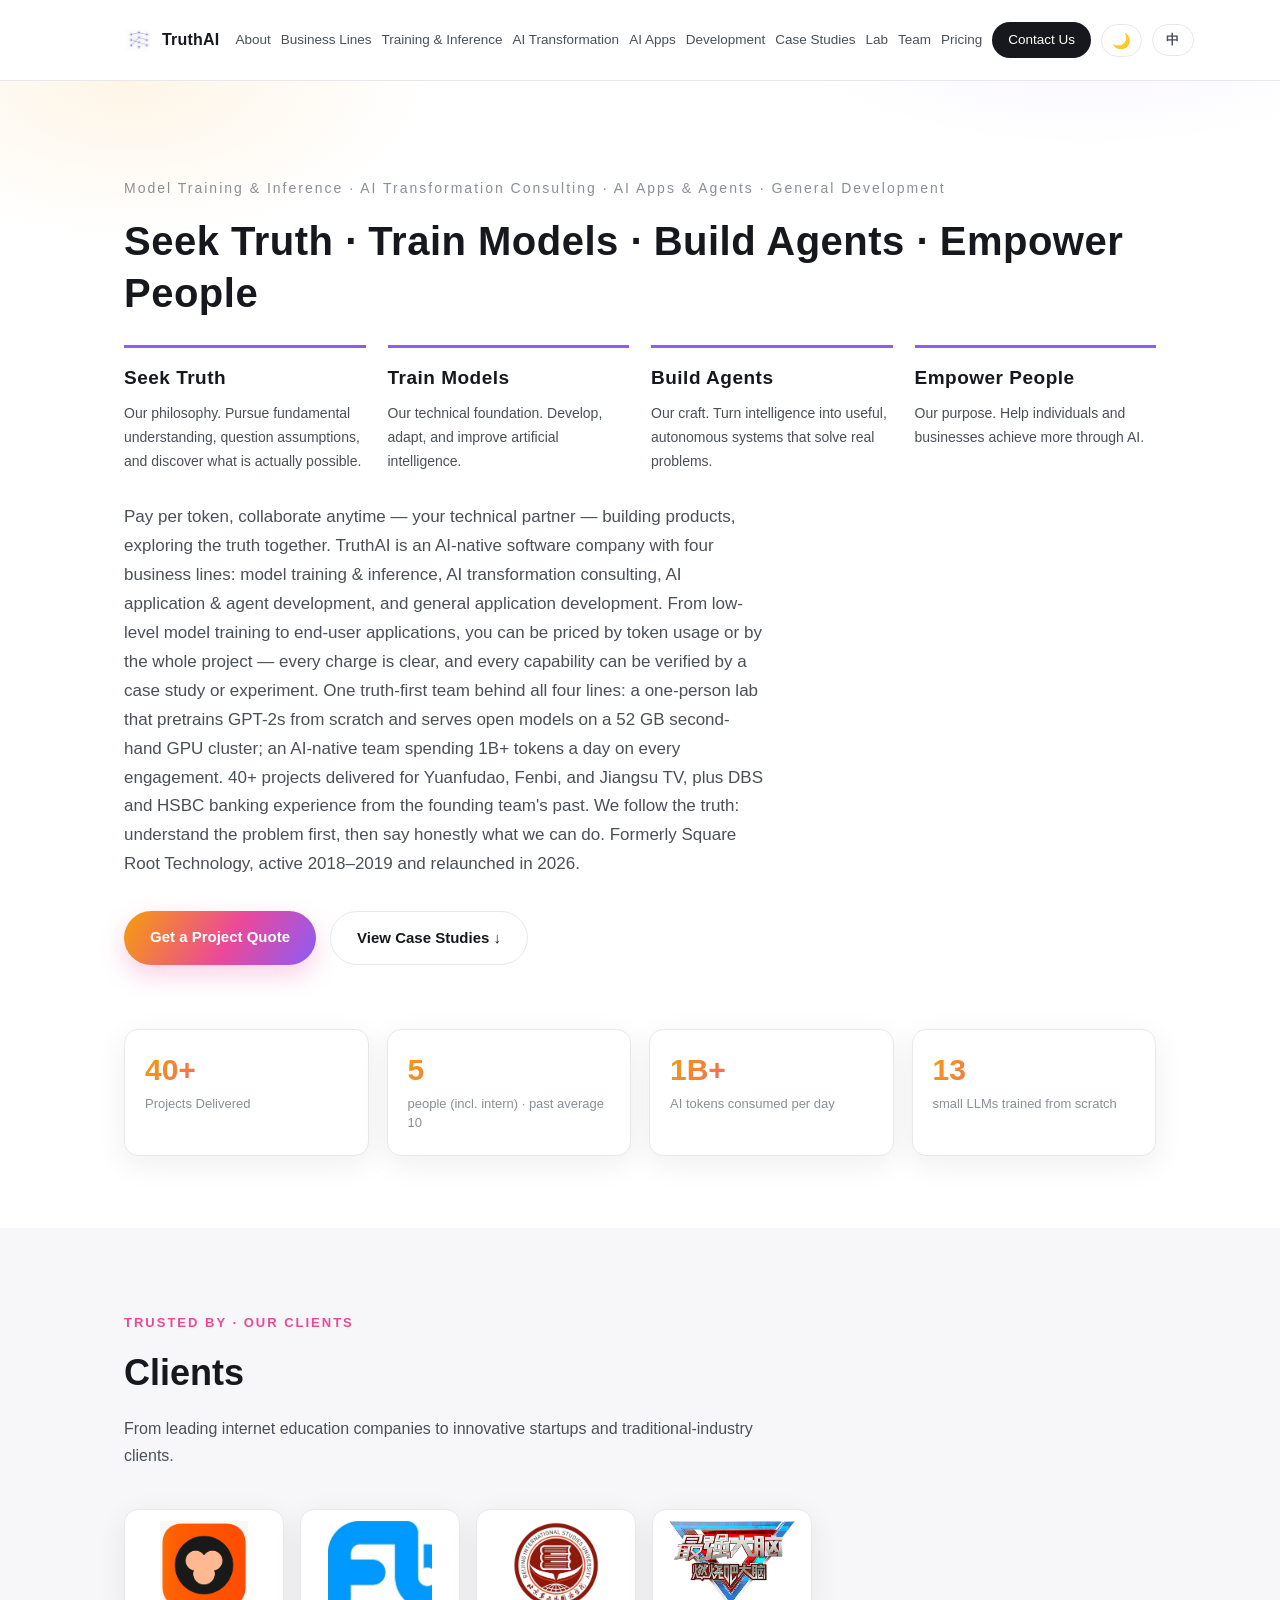
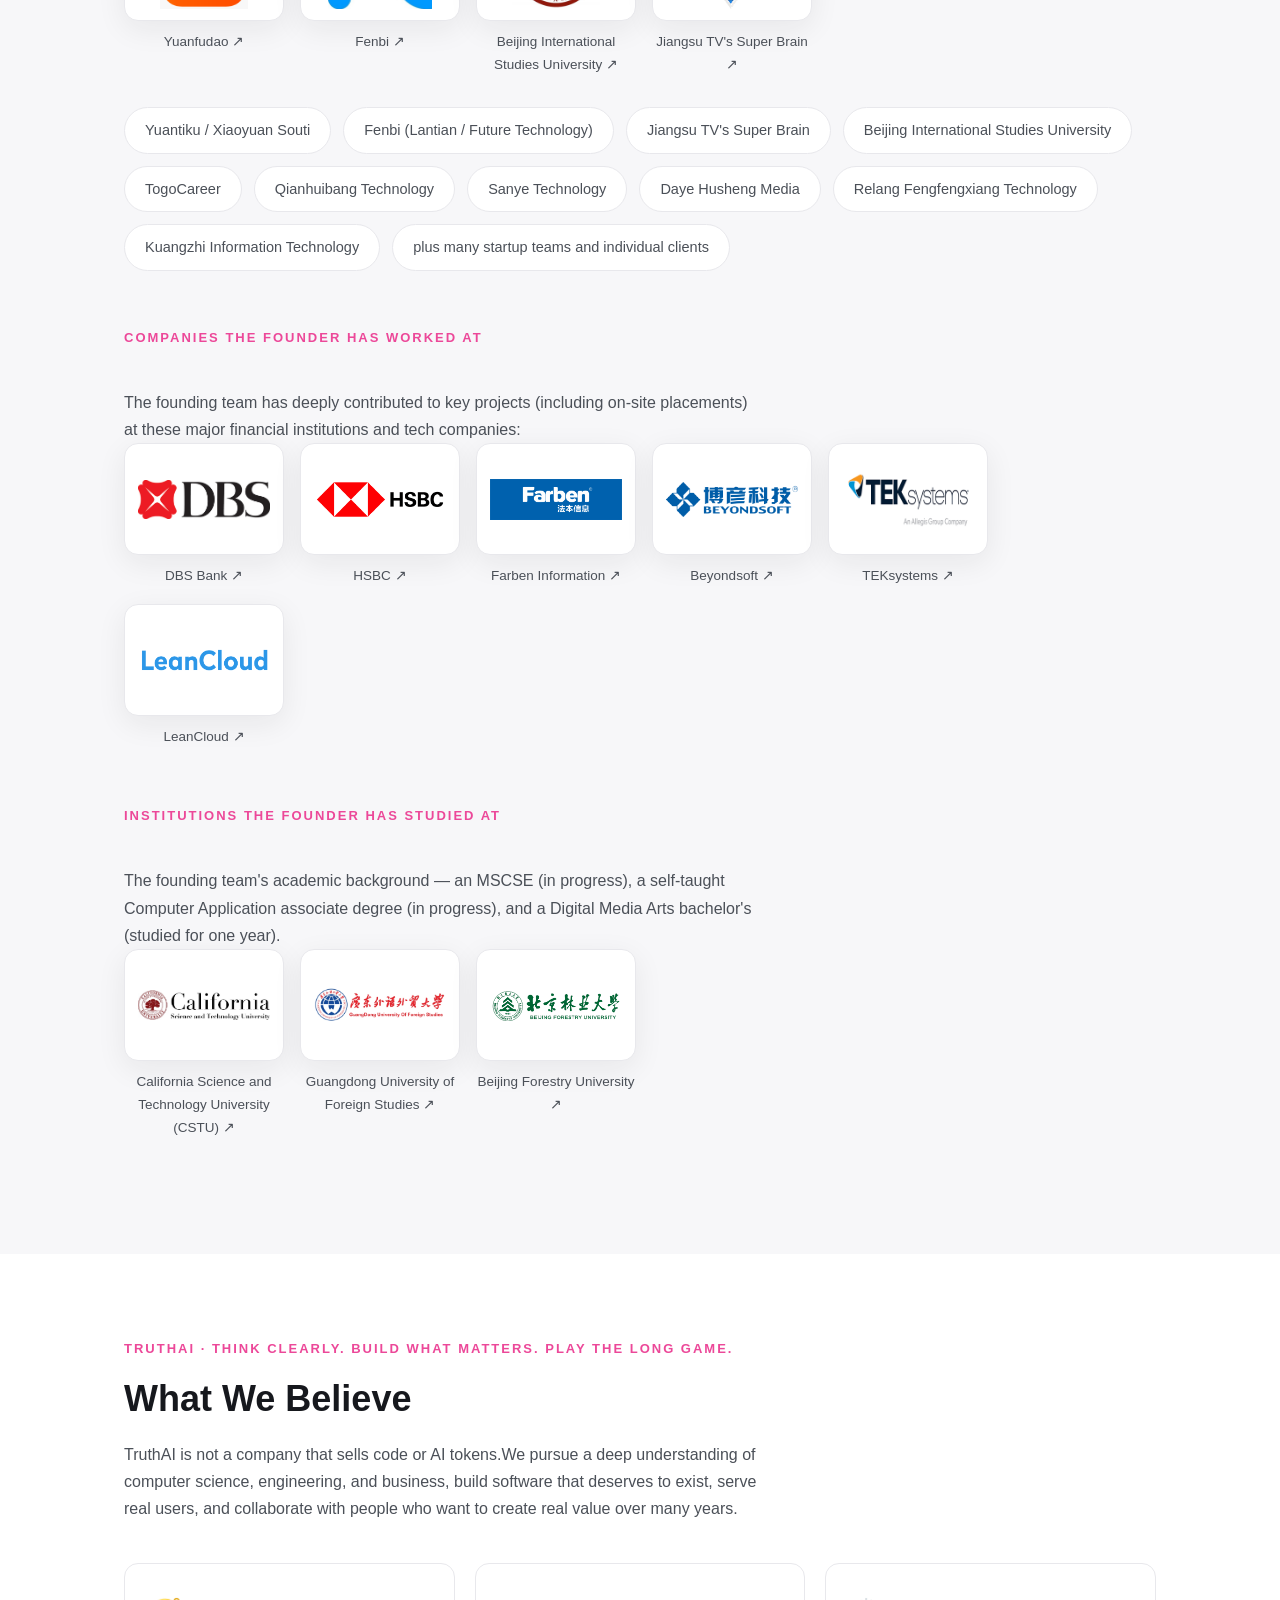
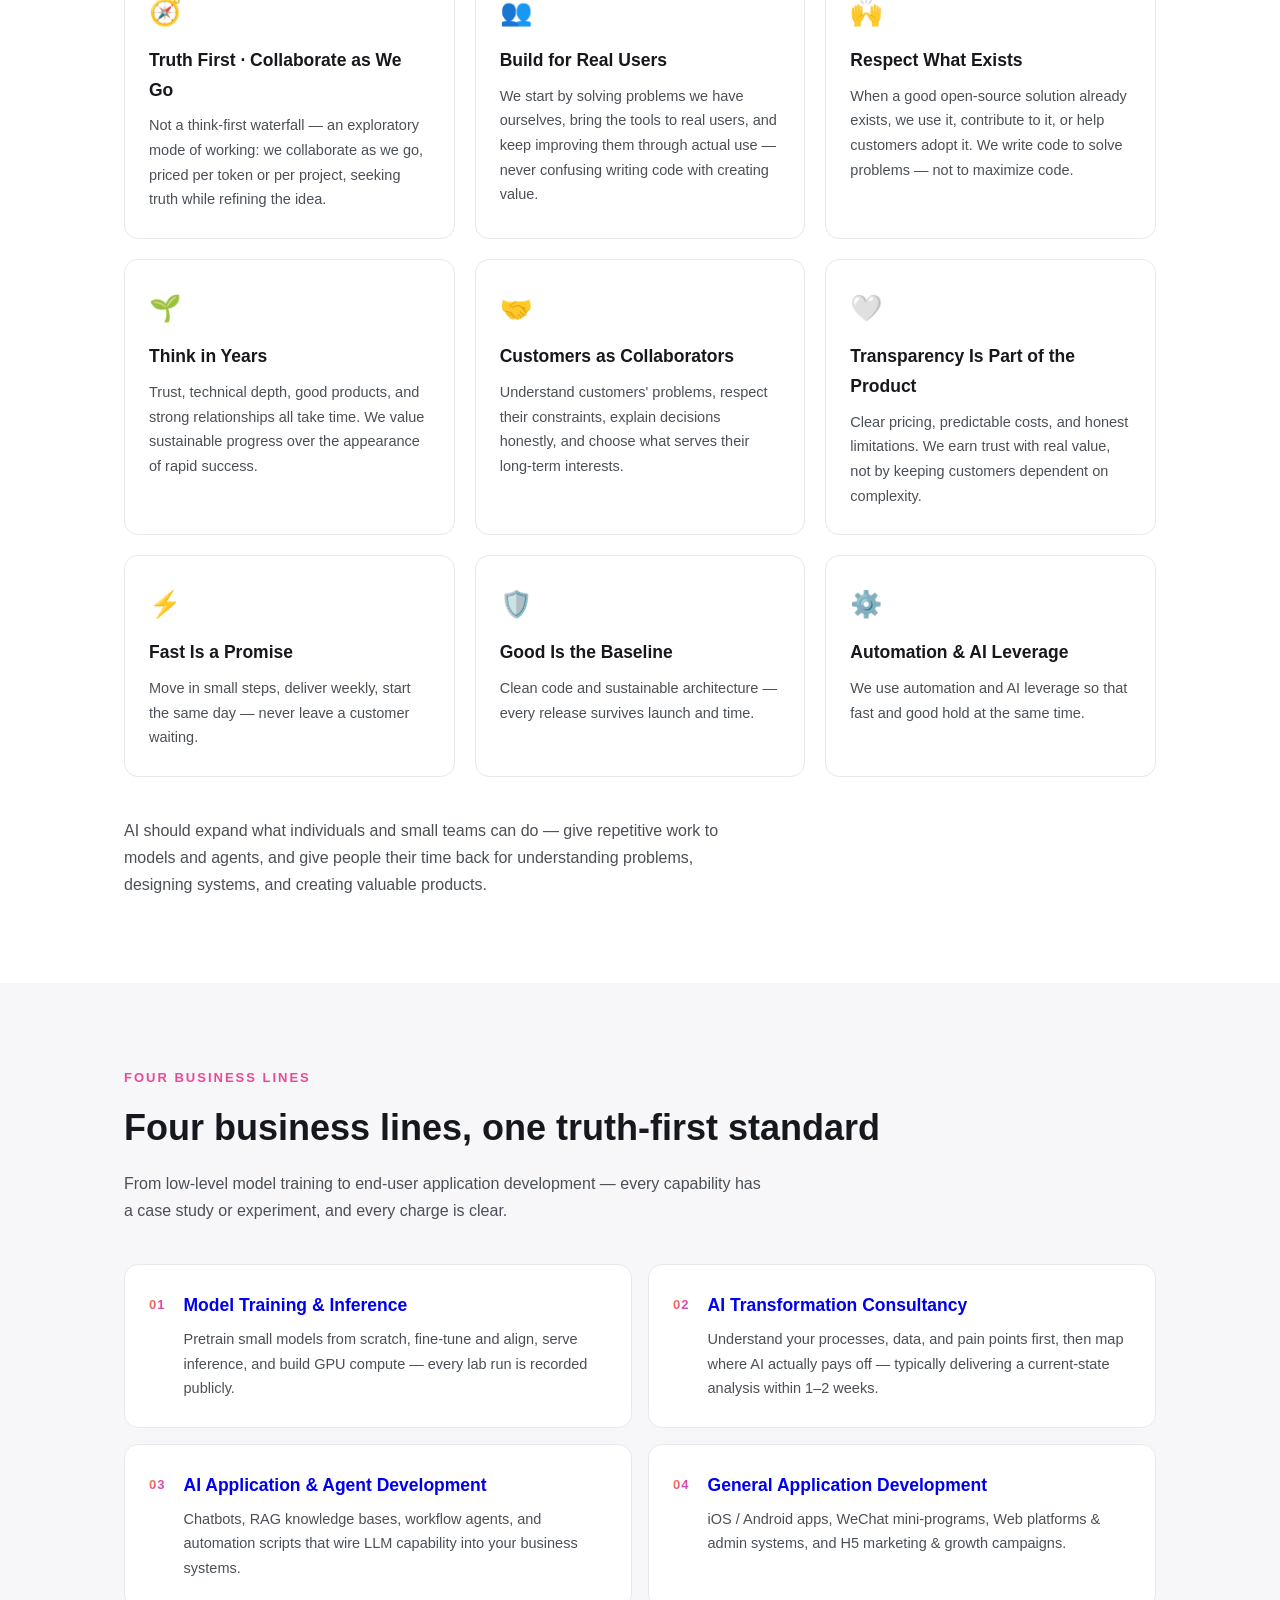
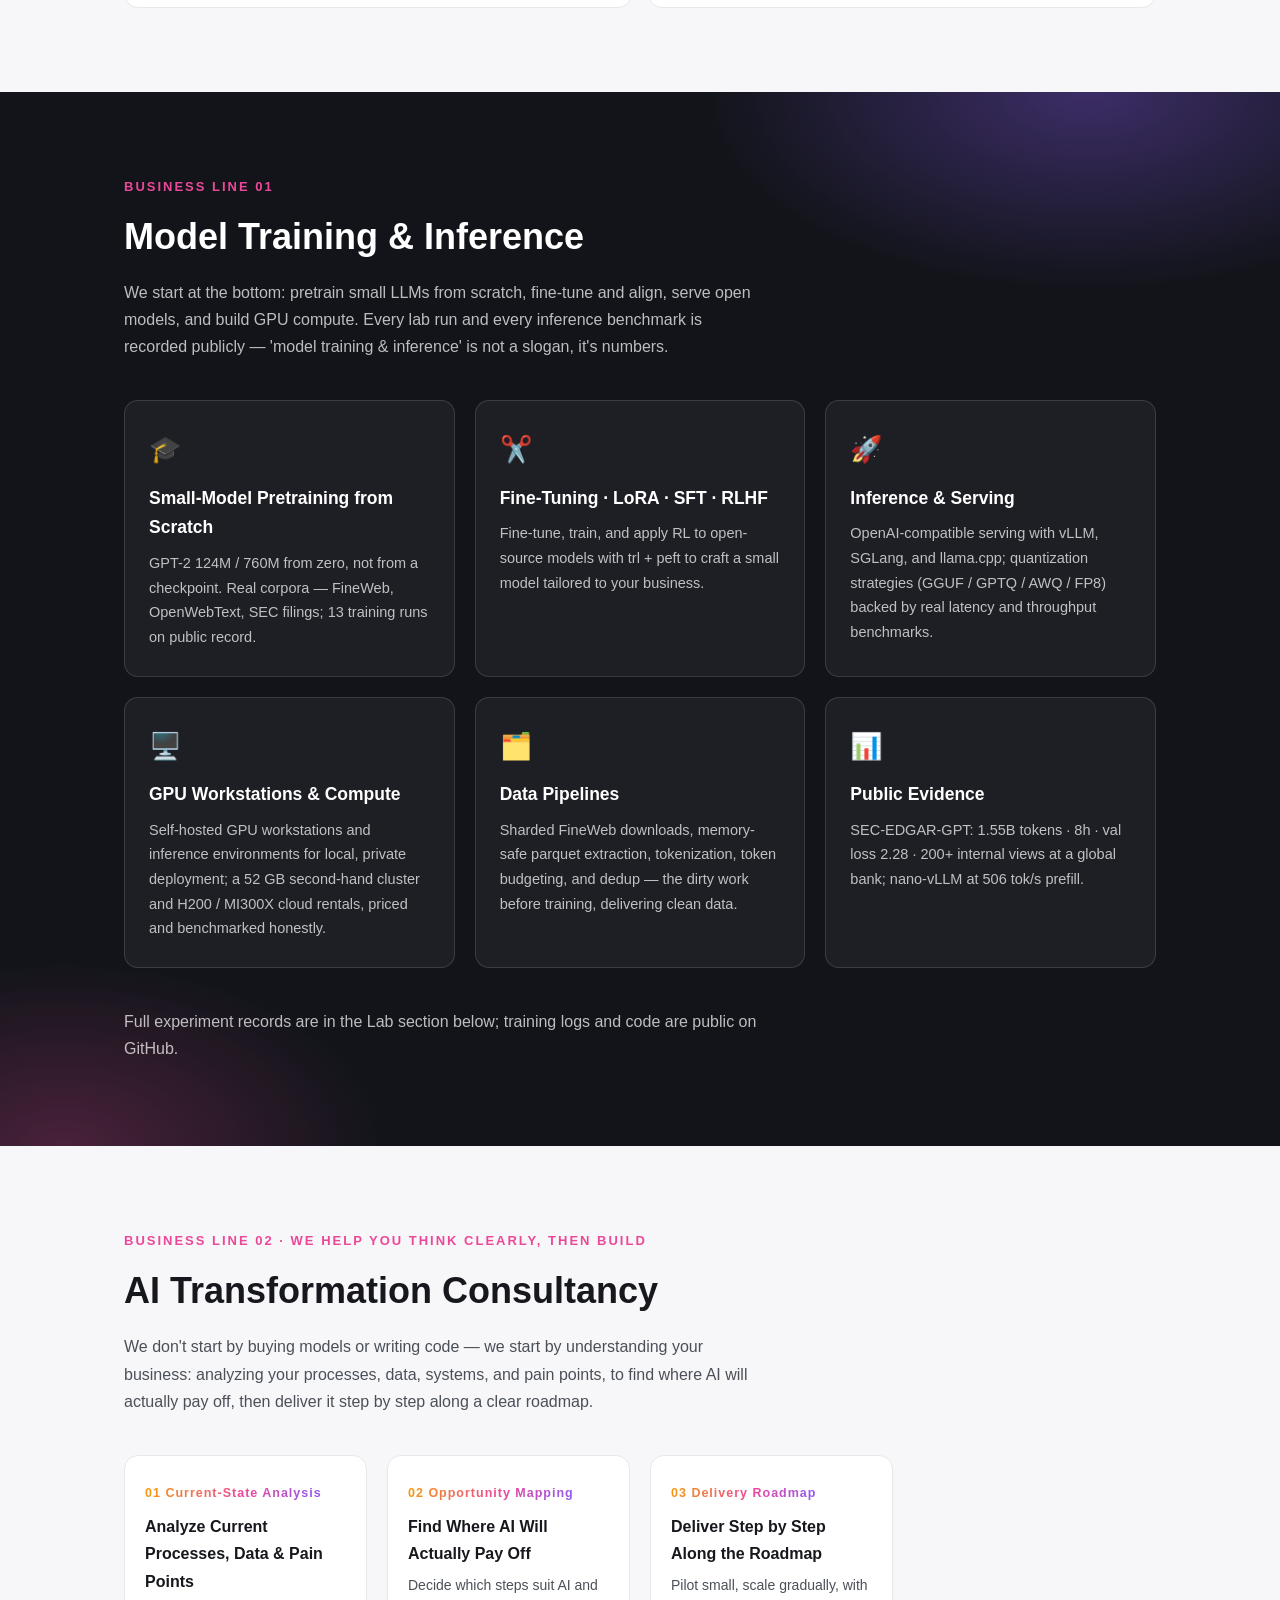
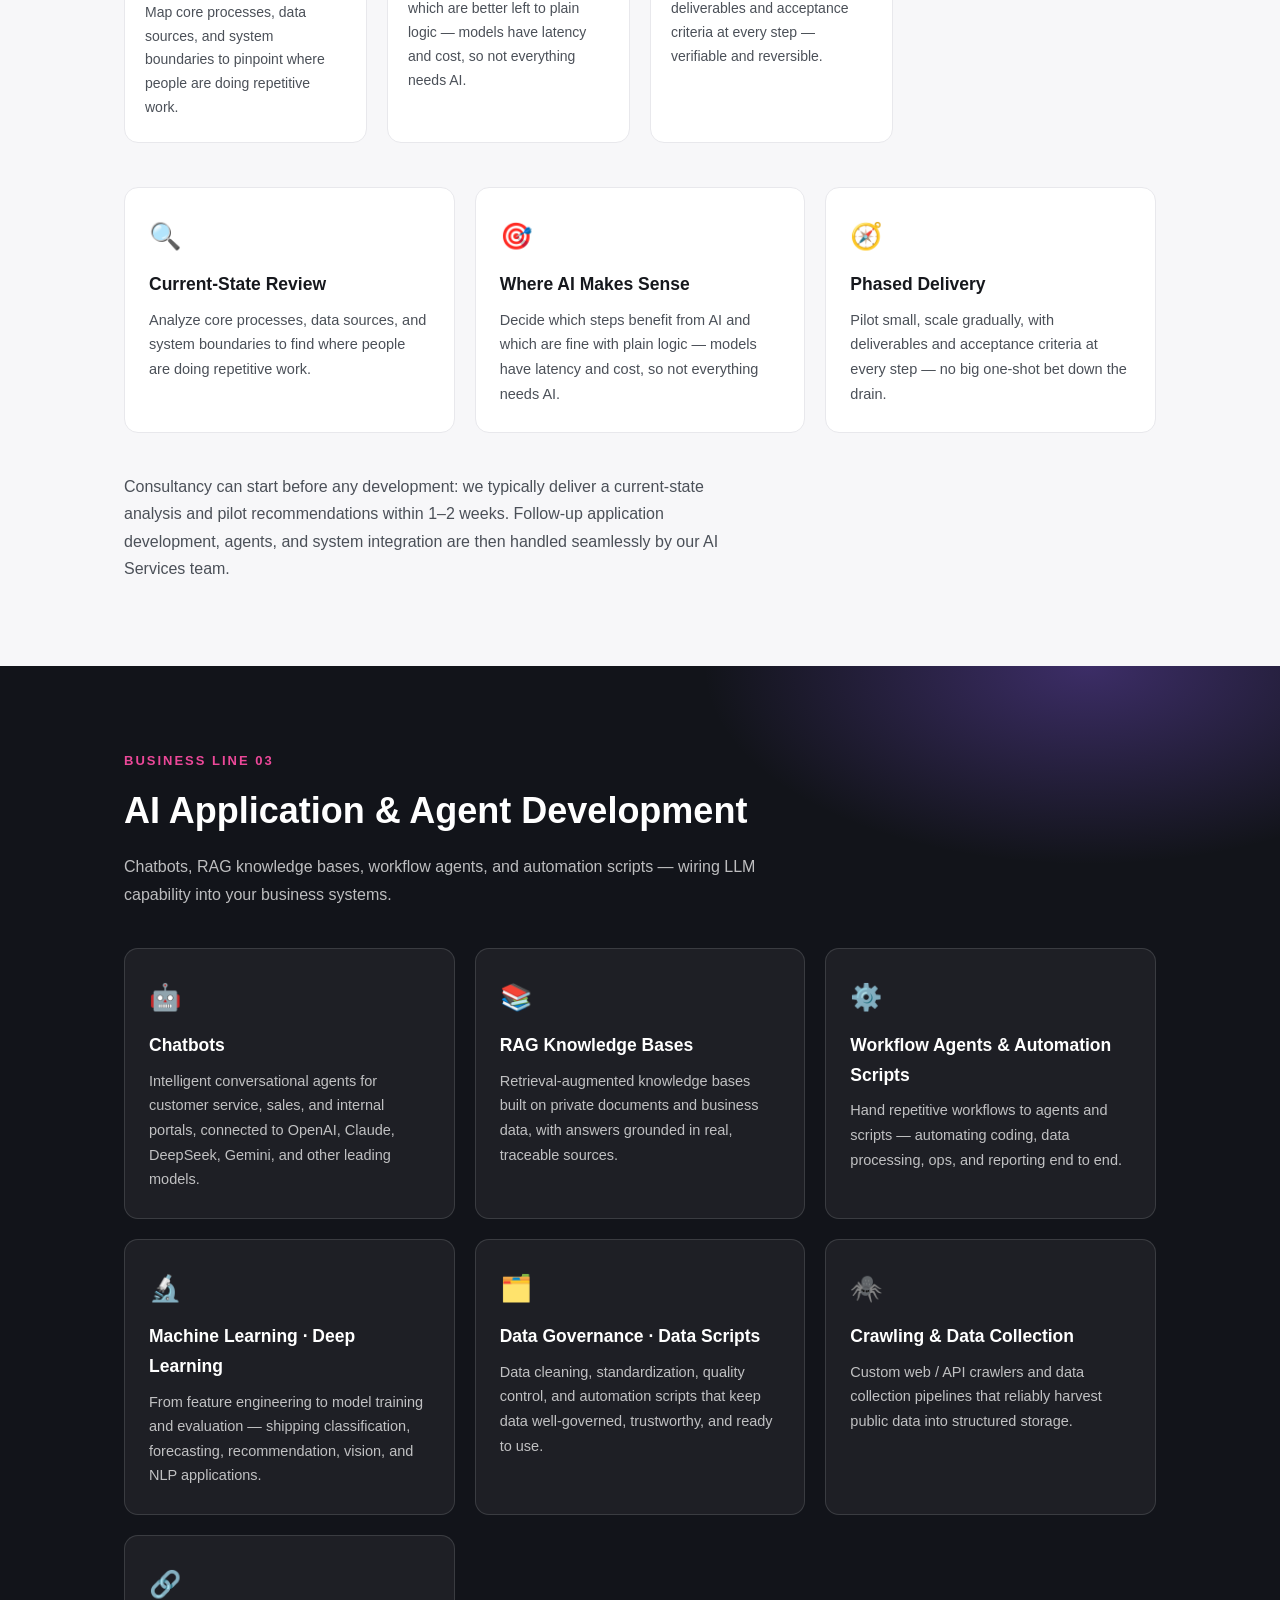
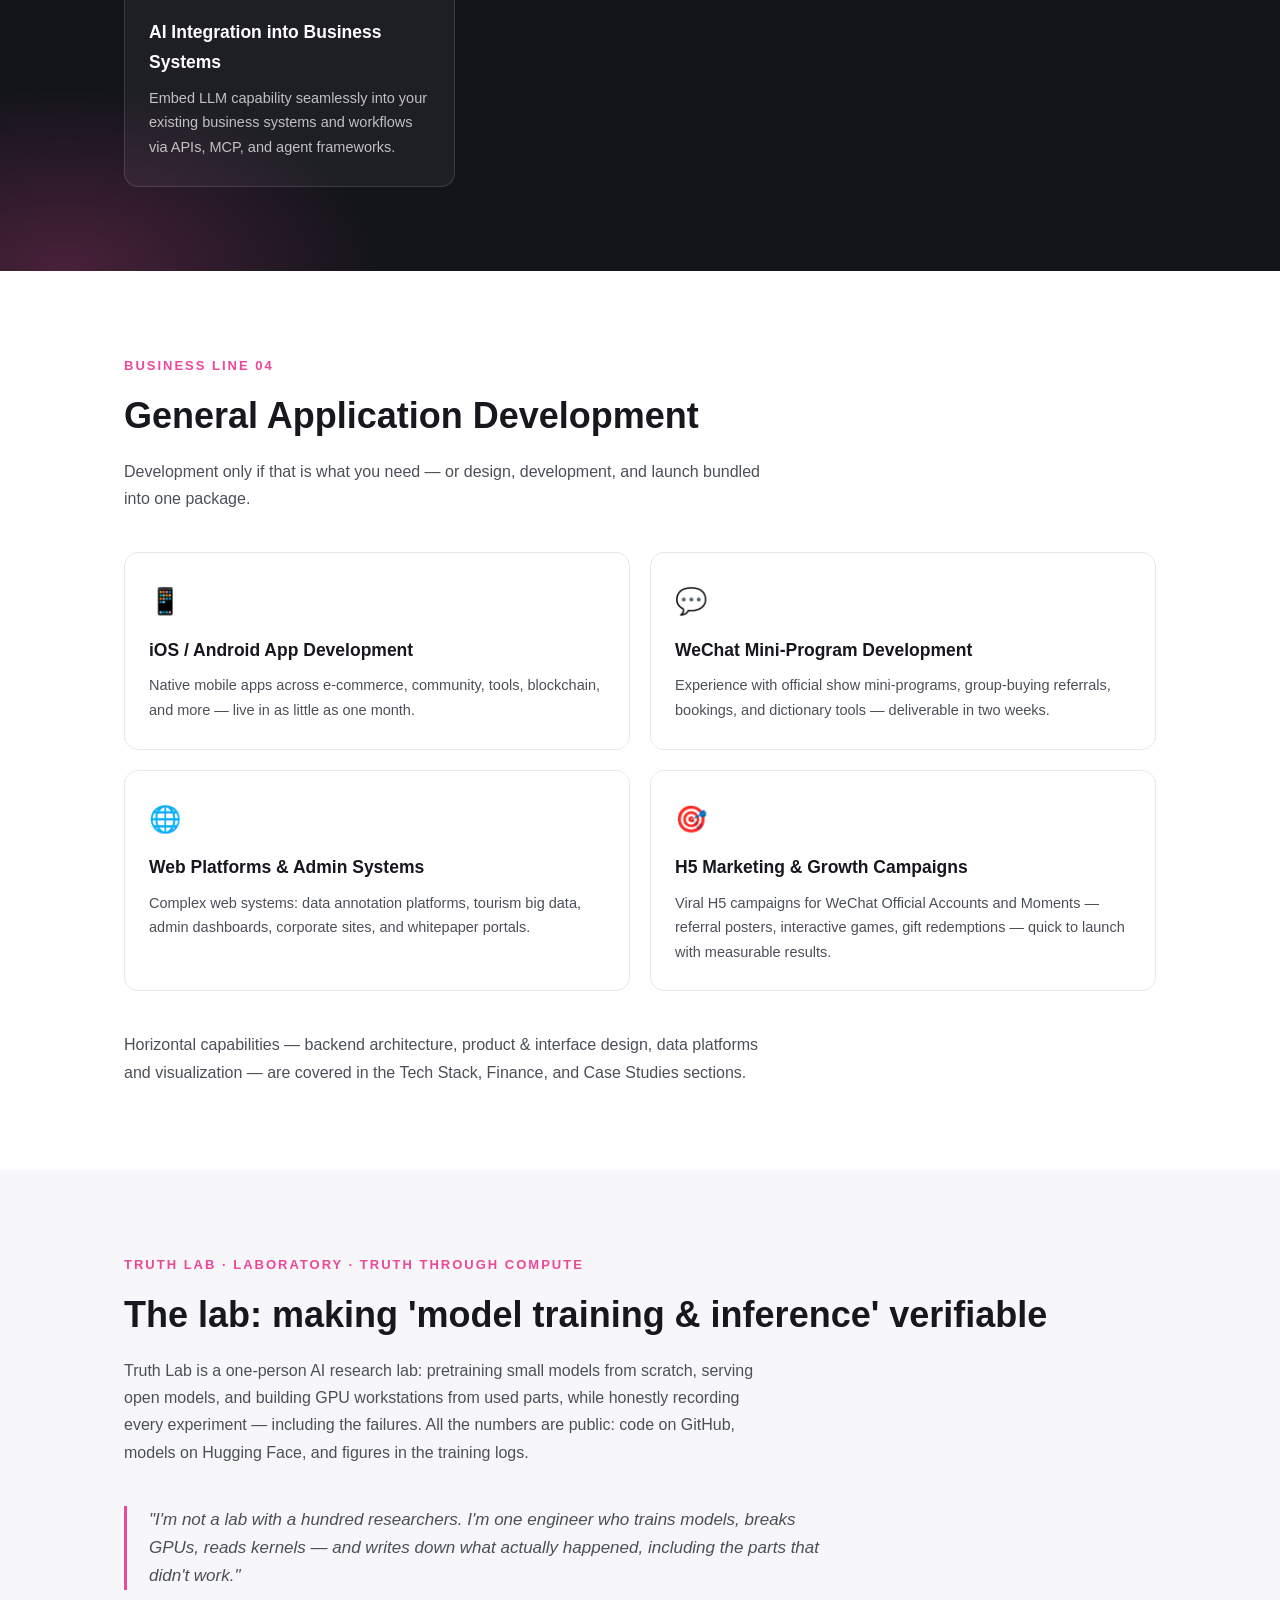
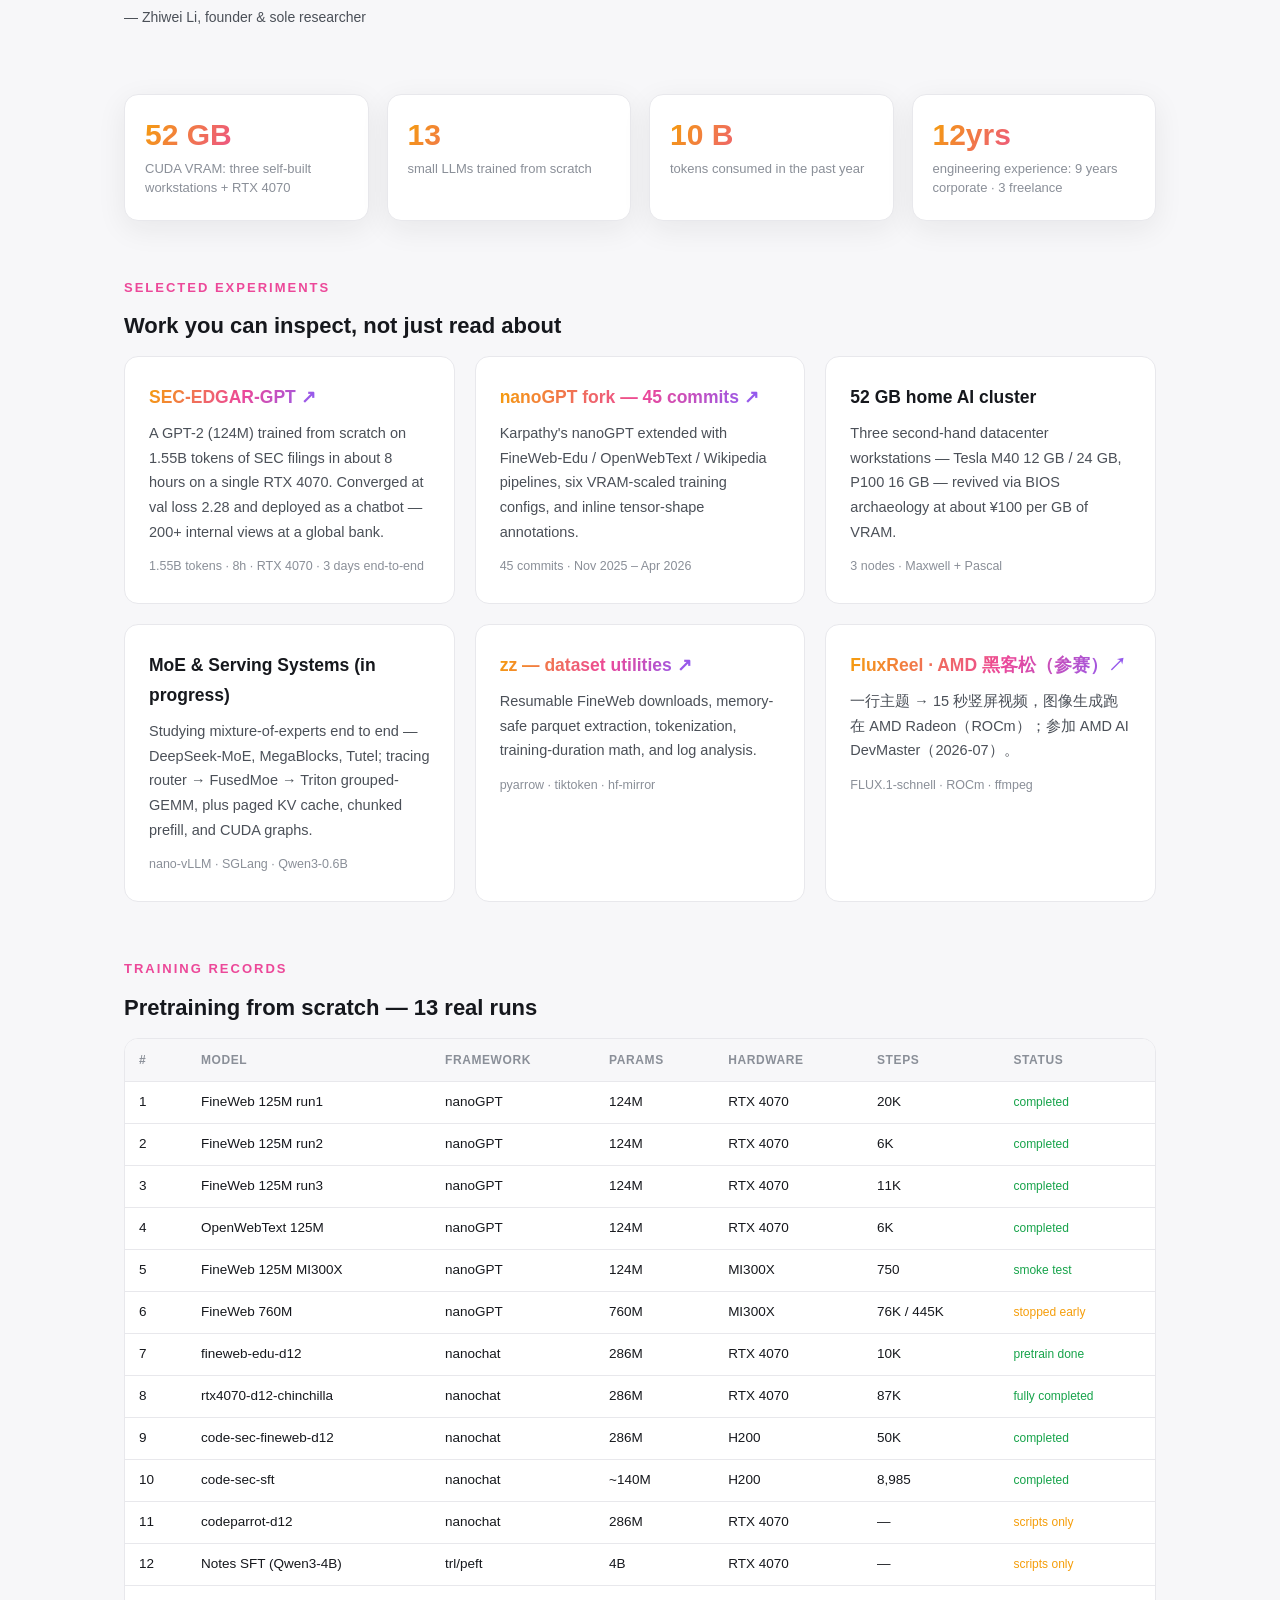
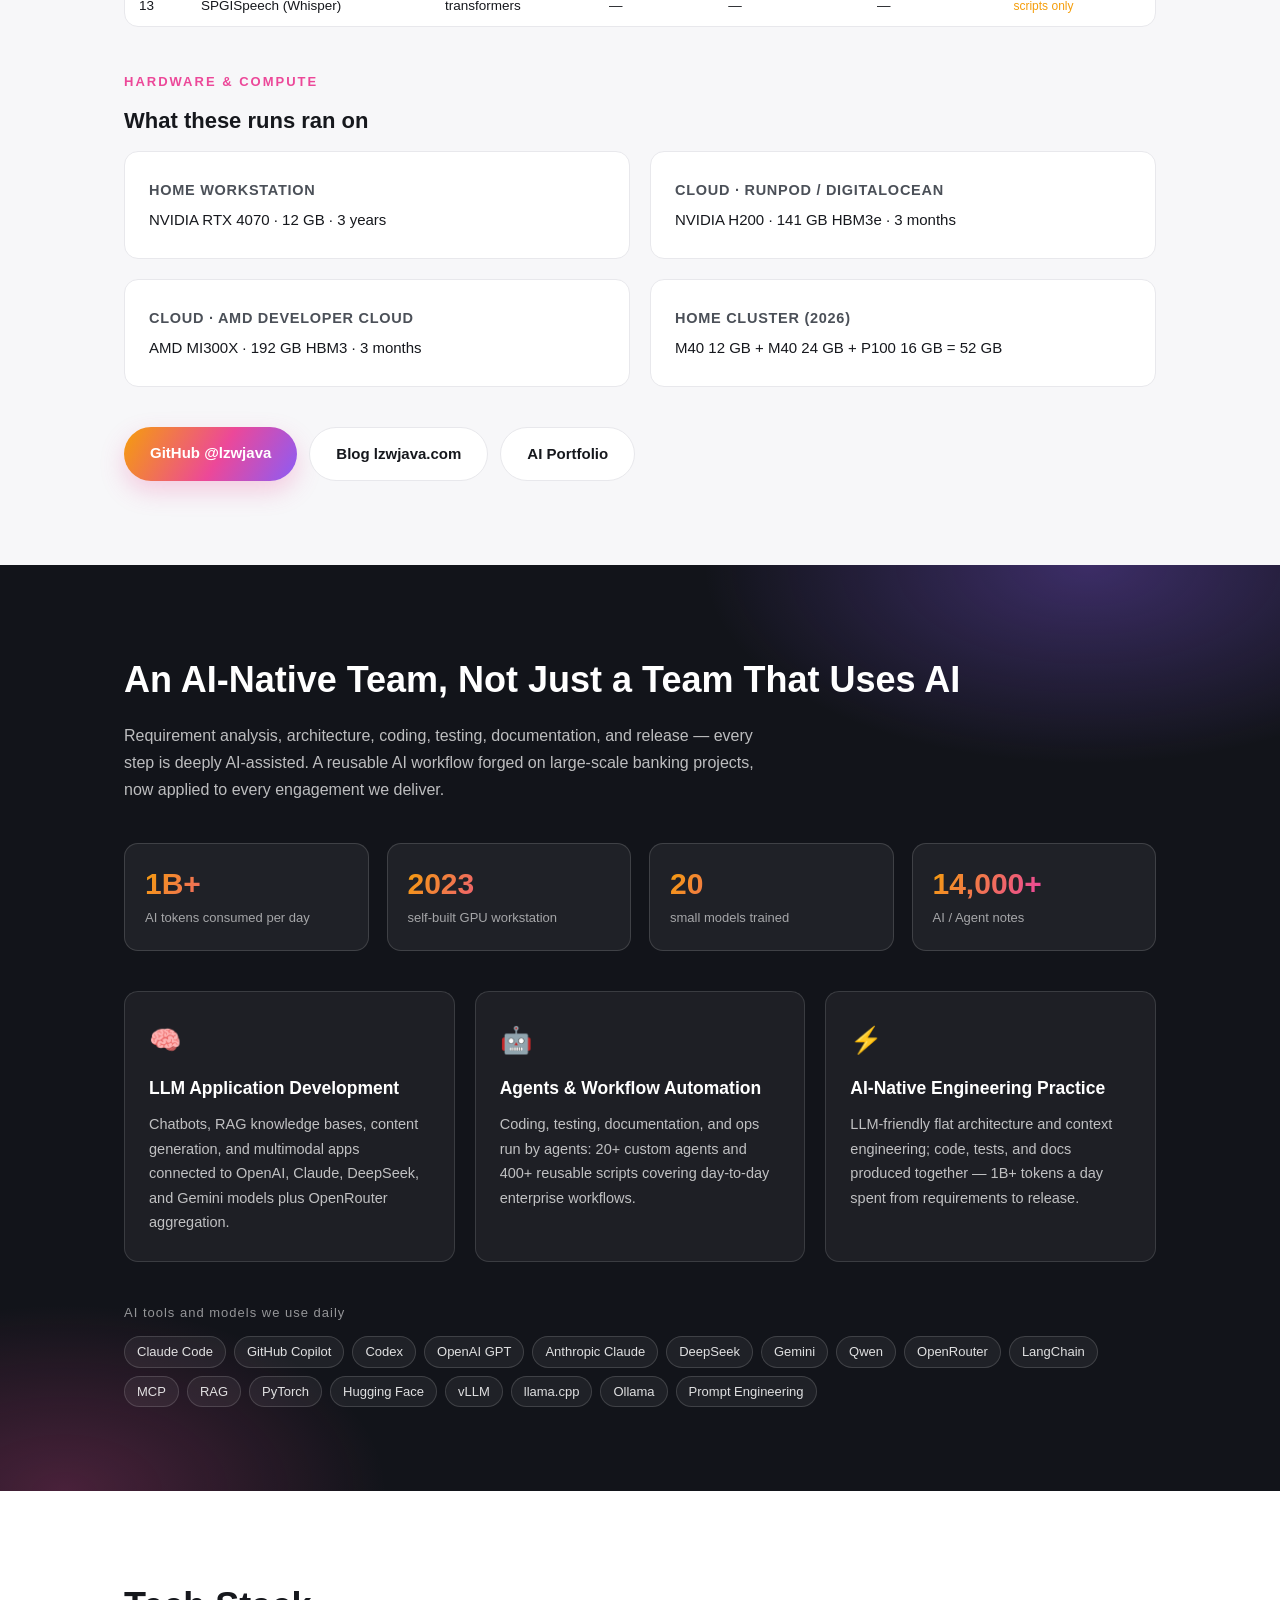
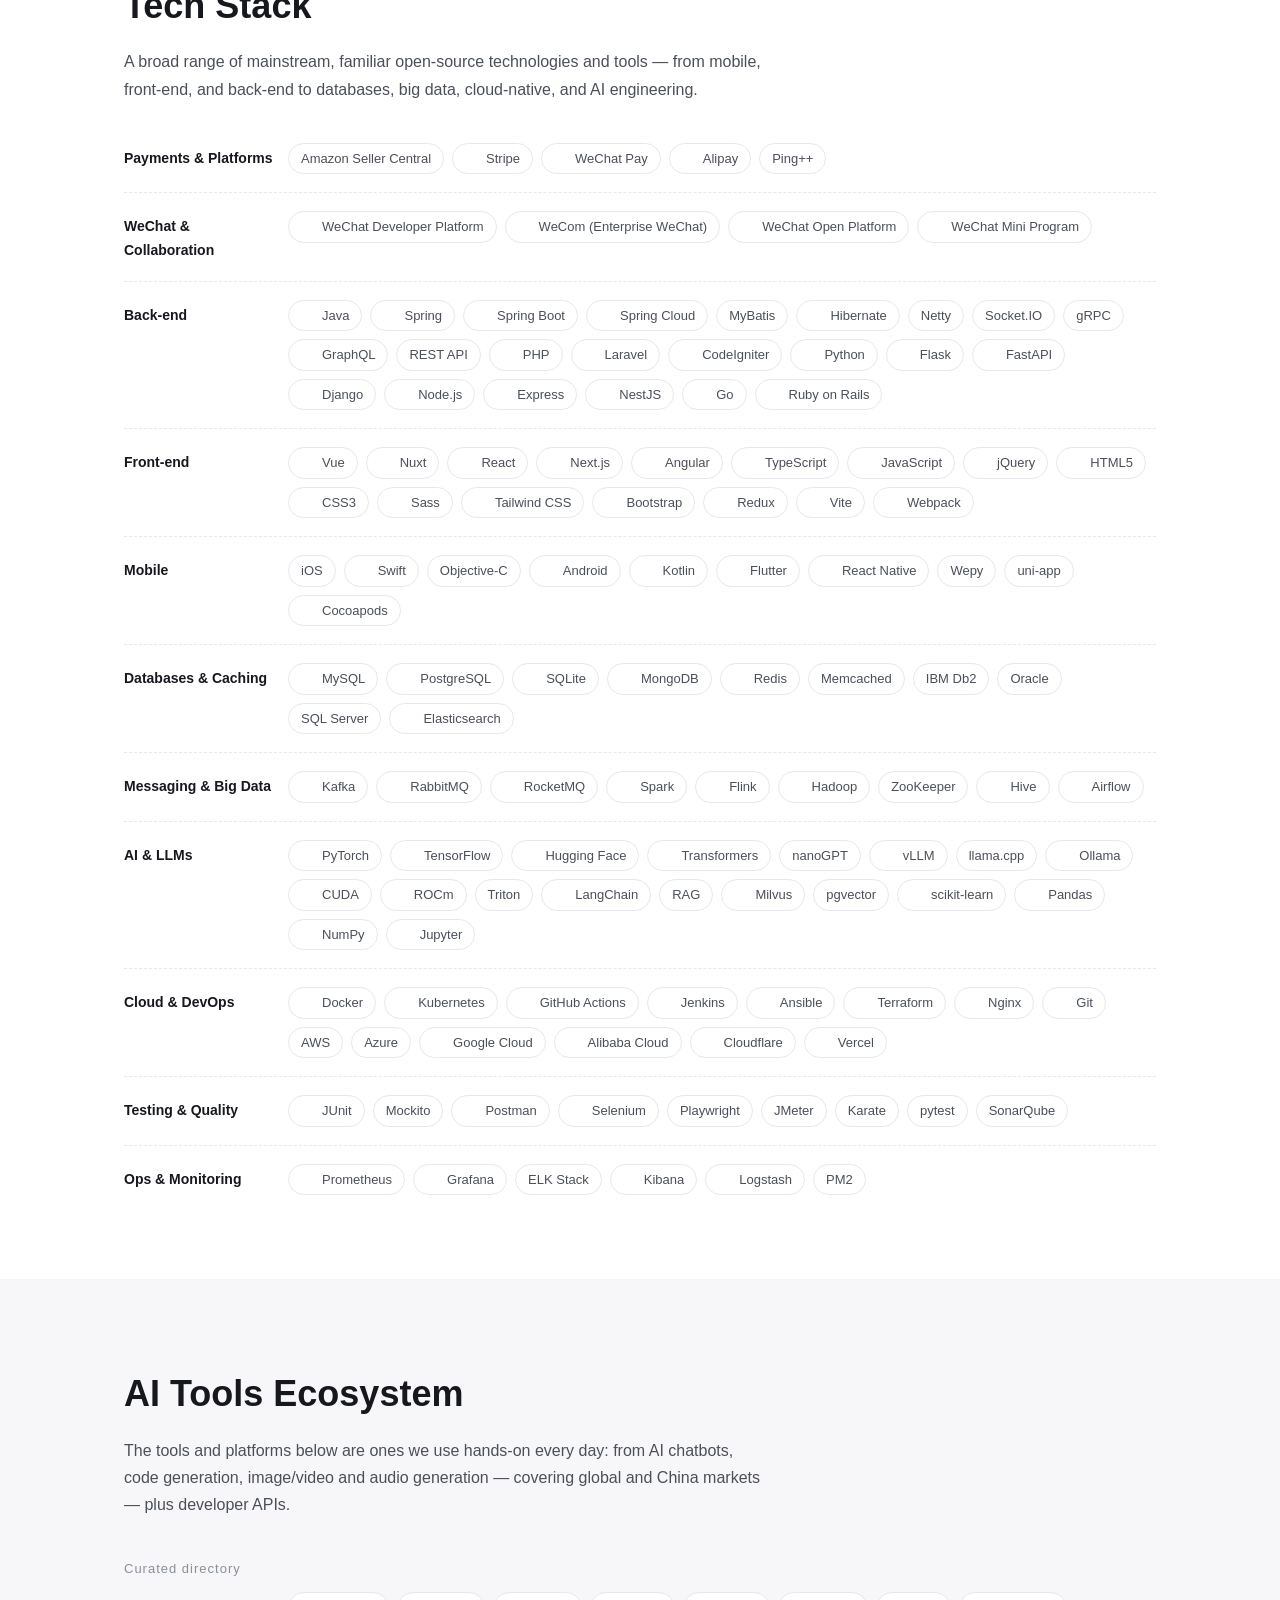
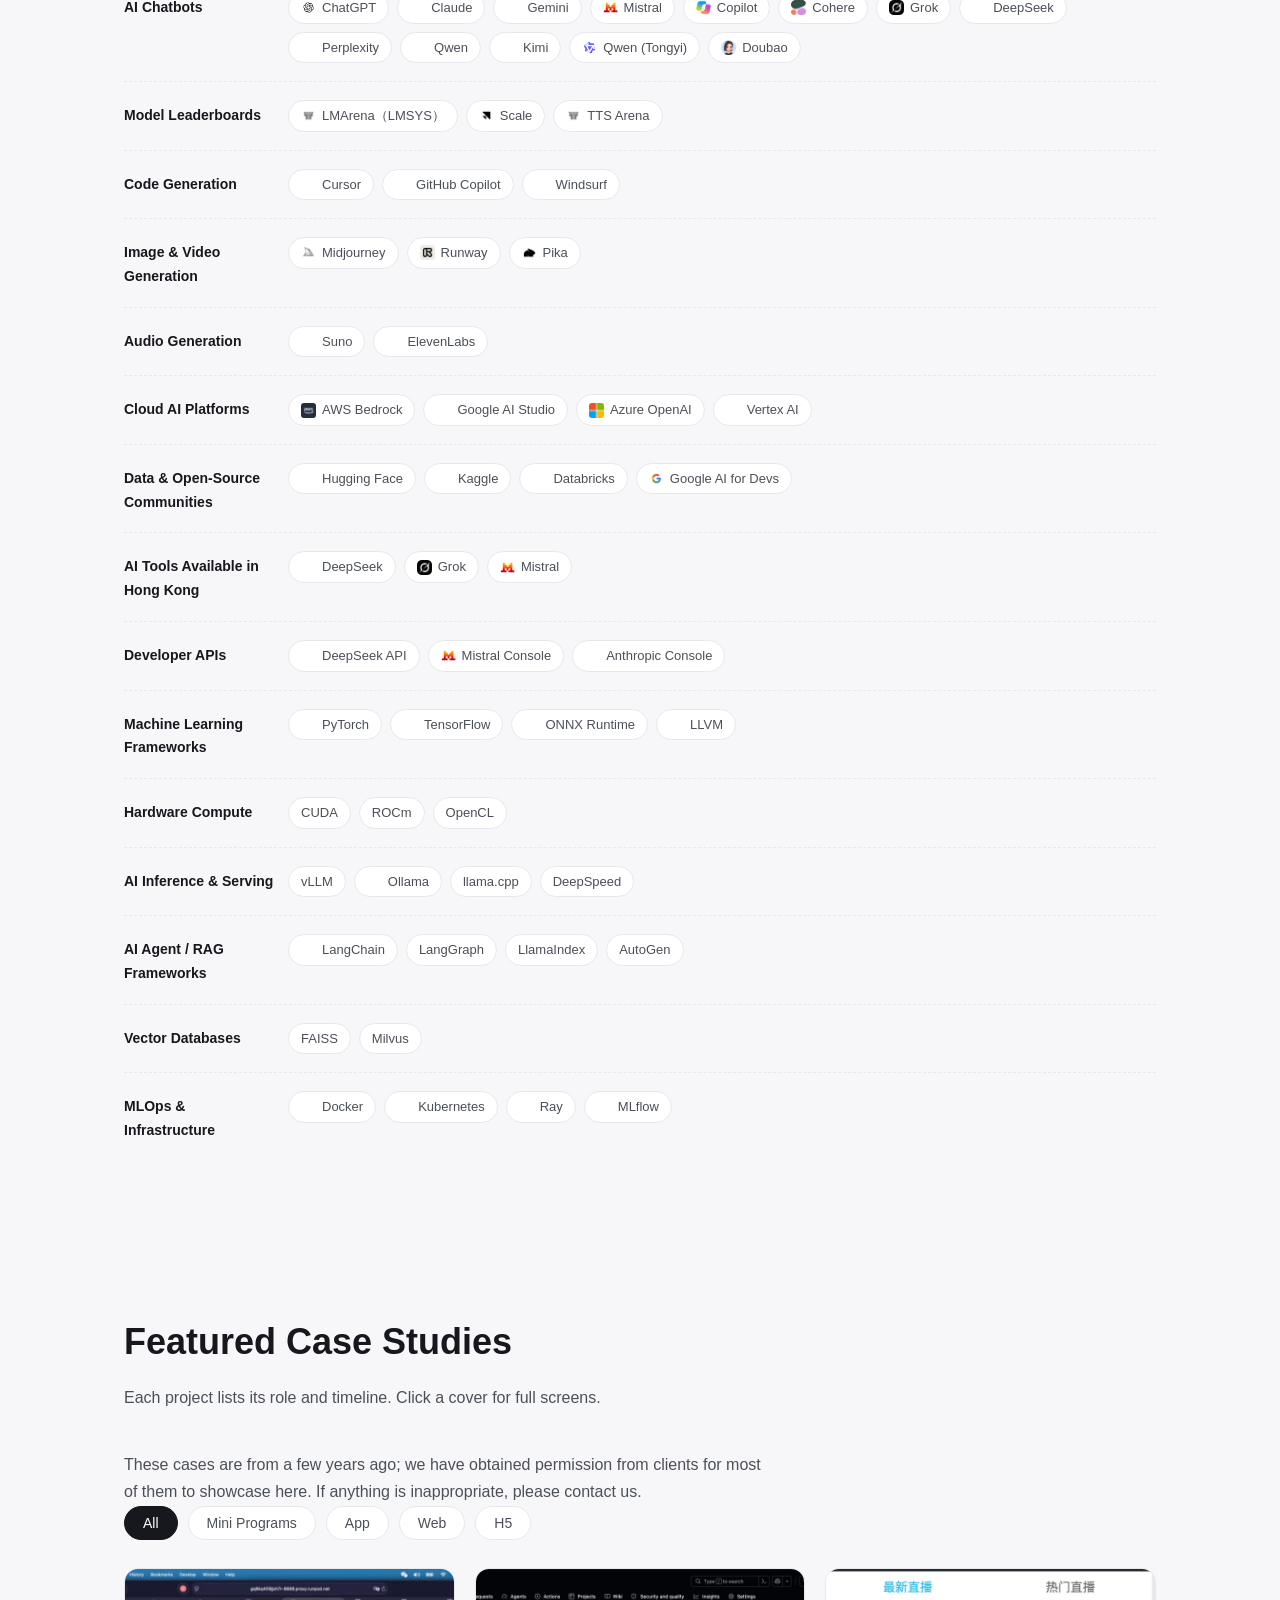
==== commit aa27e31c: "Clarify AMD AI DevMaster participation" ====
--- a/index.html
+++ b/index.html
@@ -537,8 +537,8 @@
             <p class="card__cap">pyarrow · tiktoken · hf-mirror</p>
           </article>
           <article class="card">
-            <h3><a class="card__link grad-text" href="https://github.com/lzwjava/flux-reel" target="_blank" rel="noopener">FluxReel · AMD 黑客松（获奖）↗</a></h3>
-            <p>一行主题 → 15 秒竖屏视频，图像生成跑在 AMD Radeon（ROCm）；AMD AI DevMaster 完赛奖（2026-07）。</p>
+            <h3><a class="card__link grad-text" href="https://github.com/lzwjava/flux-reel" target="_blank" rel="noopener">FluxReel · AMD 黑客松（参赛）↗</a></h3>
+            <p>一行主题 → 15 秒竖屏视频，图像生成跑在 AMD Radeon（ROCm）；参加 AMD AI DevMaster（2026-07）。</p>
             <p class="card__cap">FLUX.1-schnell · ROCm · ffmpeg</p>
           </article>
         </div>
@@ -1585,10 +1585,10 @@
   <footer class="footer">
     <div class="container footer__inner">
       <p>© <span id="year">2026</span> 求真AI · 模型训练与推理 · AI 转型咨询 · AI 应用与智能体 · 一般应用开发</p>
-      <p class="footer__company">广州智维深算信息技术有限公司</p>
-      <p class="footer__company">Guangzhou Zhiwei DeepCompute Information Technology Co.</p>
-      <p class="footer__company">香港智維深算科技有限公司</p>
-      <p class="footer__company">Hong Kong Zhiwei DeepCompute Technology Limited</p>
+      <p class="footer__company footer__company--zh">广州智维深算信息技术有限公司</p>
+      <p class="footer__company footer__company--en">Guangzhou Zhiwei DeepCompute Information Technology Co.</p>
+      <p class="footer__company footer__company--zh">香港智維深算科技有限公司</p>
+      <p class="footer__company footer__company--en">Hong Kong Zhiwei DeepCompute Technology Limited</p>
     </div>
   </footer>
 
--- a/style.css
+++ b/style.css
@@ -841,6 +841,10 @@
 .footer__inner p { margin: 0; }
 .footer__company { opacity: 0.85; }
 
+/* Show only the company names that match the active language */
+html[lang="en"] .footer__company--zh { display: none; }
+html[lang^="zh"] .footer__company--en { display: none; }
+
 /* ---------- AI-native (dark band) ---------- */
 
 .section--dark {
